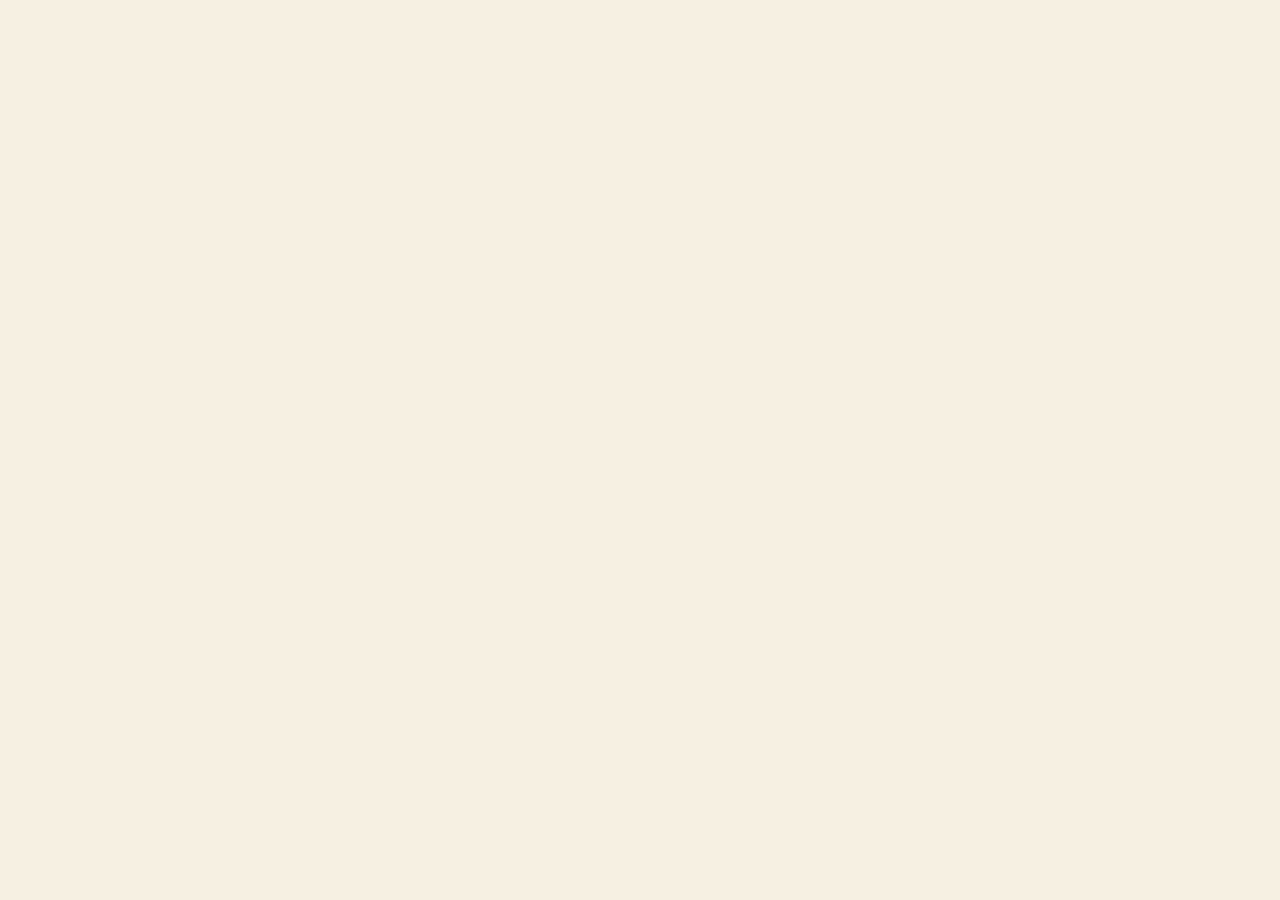
==== index.html @ 2b8ad11b "rename entry point to index.html for GitHub Pages" ====
<!DOCTYPE html>
<html lang="en">
<head>
  <meta charset="UTF-8">
  <meta name="viewport" content="width=device-width, initial-scale=1.0">
  <title>Semantic Field Workbench</title>

  <!-- KaTeX -->
  <link rel="stylesheet" href="https://cdn.jsdelivr.net/npm/katex@0.16.9/dist/katex.min.css">
  <script defer src="https://cdn.jsdelivr.net/npm/katex@0.16.9/dist/katex.min.js"></script>
  <script defer src="https://cdn.jsdelivr.net/npm/katex@0.16.9/dist/contrib/auto-render.min.js"></script>

  <!-- Google Fonts -->
  <link rel="preconnect" href="https://fonts.googleapis.com">
  <link rel="preconnect" href="https://fonts.gstatic.com" crossorigin>
  <link href="https://fonts.googleapis.com/css2?family=VT323&family=JetBrains+Mono:wght@400;700&family=IBM+Plex+Serif:ital,wght@0,400;0,700;1,400&family=IBM+Plex+Sans:wght@400;600&display=swap" rel="stylesheet">

  <!-- Design System -->
  <link rel="stylesheet" href="styles.css">
</head>
<body>
  <!-- Modules -->
  <script src="sim.js"></script>
  <script src="ui.js"></script>
  <script src="tweaks-panel.js"></script>
  <script src="sandbox.js"></script>
  <script src="sections.js"></script>
  <script src="concept-map.js"></script>
  <script src="it-apps.js"></script>
  <script src="app.js"></script>

  <script>
    document.addEventListener('DOMContentLoaded', () => {
      // Wait briefly for KaTeX to load from CDN
      const boot = () => {
        if (typeof katex === 'undefined') {
          setTimeout(boot, 50);
          return;
        }
        App.init();
        // Auto-render any remaining inline math
        renderMathInElement(document.body, {
          delimiters: [
            {left: '$$', right: '$$', display: true},
            {left: '$', right: '$', display: false}
          ],
          throwOnError: false
        });
      };
      boot();
    });
  </script>
</body>
</html>
---- styles.css ----
/* Design System — Semantic Field Workbench */

/* ---------- Fonts ---------- */
@import url('https://fonts.googleapis.com/css2?family=VT323&family=JetBrains+Mono:wght@400;700&family=IBM+Plex+Serif:ital,wght@0,400;0,700;1,400&family=IBM+Plex+Sans:wght@400;600&display=swap');

/* ---------- Palette Tokens ---------- */
:root {
  --paper: #f5f0e1;
  --paper-white: #faf8f2;
  --paper-pale: #efe9d8;
  --ink: #1a1a1a;
  --ink-mid: #4a4a4a;
  --ink-light: #7a7a7a;
  --mix-y: #e6c840;
  --rgb-r: #e85d5d;
  --rgb-g: #5de88a;
  --rgb-b: #5d8ae8;
  --sky: #8ecae6;
  --violet: #b8a9c9;
  --peach: #f4a261;
  --mint: #a8d5ba;
  --butter: #f4e285;
  --sage: #b7b7a4;
  --chrome-border: 2px solid var(--ink);
  --shadow-pixel: 4px 4px 0px 0px var(--ink);
}

/* ---------- Global ---------- */
*, *::before, *::after { box-sizing: border-box; }
html, body {
  margin: 0;
  padding: 0;
  background: var(--paper);
  color: var(--ink);
  font-family: 'IBM Plex Sans', sans-serif;
  font-size: 14px;
  line-height: 1.5;
}
h1, h2, h3, h4, h5, h6, p { margin: 0; }
a { color: var(--rgb-b); }

/* ---------- Typography ---------- */
.font-display { font-family: 'VT323', monospace; }
.font-mono { font-family: 'JetBrains Mono', monospace; }
.font-serif { font-family: 'IBM Plex Serif', serif; }
.font-sans { font-family: 'IBM Plex Sans', sans-serif; }

/* ---------- Layout ---------- */
.container { max-width: 1100px; margin: 0 auto; padding: 24px; }
.stack > * + * { margin-top: 24px; }
.grid-2 { display: grid; grid-template-columns: 1fr 1fr; gap: 24px; }
.grid-3 { display: grid; grid-template-columns: repeat(3, 1fr); gap: 24px; }
.grid-6 { display: grid; grid-template-columns: repeat(3, 1fr); gap: 16px; }
@media (min-width: 900px) { .grid-6 { grid-template-columns: repeat(6, 1fr); } }
.flex { display: flex; }
.flex-col { flex-direction: column; }
.gap-8 { gap: 8px; }
.gap-16 { gap: 16px; }

/* ---------- Window Chrome ---------- */
.window {
  border: var(--chrome-border);
  box-shadow: var(--shadow-pixel);
  background: var(--paper-white);
}
.window-yellow { background: var(--butter); }
.window-cream { background: var(--paper-pale); }
.window-white { background: var(--paper-white); }

.window-titlebar {
  display: flex;
  align-items: center;
  gap: 8px;
  padding: 6px 10px;
  border-bottom: var(--chrome-border);
  background: var(--paper-pale);
}
.window-titlebar-meta {
  margin-left: auto;
  font-family: 'JetBrains Mono', monospace;
  font-size: 11px;
  color: var(--ink-light);
}
.window-statusbar {
  display: flex;
  justify-content: space-between;
  padding: 4px 10px;
  border-top: var(--chrome-border);
  background: var(--paper-pale);
  font-family: 'JetBrains Mono', monospace;
  font-size: 11px;
  color: var(--ink-light);
}
.traffic-light {
  width: 12px; height: 12px;
  border: var(--chrome-border);
  display: inline-block;
}
.traffic-red { background: var(--rgb-r); }
.traffic-yellow { background: var(--mix-y); }
.traffic-green { background: var(--rgb-g); }

.window-body { padding: 16px; }

/* ---------- Hatch Patterns ---------- */
.hatch-diagonal {
  background: repeating-linear-gradient(
    45deg, var(--paper-pale), var(--paper-pale) 4px, var(--ink) 4px, var(--ink) 5px
  );
}
.hatch-horizontal {
  background: repeating-linear-gradient(
    0deg, var(--paper-pale), var(--paper-pale) 4px, var(--ink) 4px, var(--ink) 5px
  );
}
.hatch-vertical {
  background: repeating-linear-gradient(
    90deg, var(--paper-pale), var(--paper-pale) 4px, var(--ink) 4px, var(--ink) 5px
  );
}

/* ---------- Dashed Dividers ---------- */
.dash-top { border-top: 2px dashed var(--ink); }
.dash-bottom { border-bottom: 2px dashed var(--ink); }
.dash-left { border-left: 2px dashed var(--ink); }
.dash-right { border-right: 2px dashed var(--ink); }

/* ---------- Section Header ---------- */
.section-header {
  display: grid;
  grid-template-columns: auto 1fr;
  gap: 12px;
  align-items: center;
  margin: 32px 0 16px;
  padding-bottom: 8px;
  border-bottom: var(--chrome-border);
}
.section-numeral {
  font-family: 'VT323', monospace;
  font-size: 32px;
  line-height: 1;
  color: var(--mix-y);
  text-shadow: 2px 2px 0 var(--ink);
}
.section-title {
  font-family: 'IBM Plex Serif', serif;
  font-size: 20px;
  font-weight: 700;
}

/* ---------- Section Mark ---------- */
.section-mark {
  display: inline-block;
  padding: 2px 8px;
  border: var(--chrome-border);
  background: var(--paper);
  font-family: 'JetBrains Mono', monospace;
  font-size: 11px;
  text-transform: uppercase;
  letter-spacing: 0.05em;
}

/* ---------- Explain Card ---------- */
.explain-card {
  border: var(--chrome-border);
  background: var(--paper-white);
  padding: 16px;
}
.explain-card-title {
  font-family: 'IBM Plex Serif', serif;
  font-weight: 700;
  margin-bottom: 8px;
  font-size: 16px;
}
.explain-card-body {
  font-size: 13px;
  line-height: 1.6;
  color: var(--ink-mid);
}

/* ---------- Controls ---------- */
.control-row {
  display: flex;
  align-items: center;
  gap: 12px;
  padding: 6px 0;
}
.control-label {
  font-family: 'JetBrains Mono', monospace;
  font-size: 12px;
  min-width: 90px;
}
input[type="range"] {
  flex: 1;
  accent-color: var(--ink);
}
input[type="text"] {
  border: var(--chrome-border);
  padding: 4px 8px;
  font-family: 'JetBrains Mono', monospace;
  font-size: 13px;
  background: var(--paper-white);
  color: var(--ink);
}
button {
  border: var(--chrome-border);
  background: var(--paper);
  padding: 6px 14px;
  font-family: 'JetBrains Mono', monospace;
  font-size: 12px;
  cursor: pointer;
  box-shadow: 2px 2px 0 0 var(--ink);
}
button:active {
  transform: translate(2px, 2px);
  box-shadow: none;
}
button.active {
  background: var(--ink);
  color: var(--paper-white);
}

/* ---------- Simulation Canvas ---------- */
.sim-canvas {
  border: var(--chrome-border);
  image-rendering: pixelated;
  width: 100%;
  max-width: 600px;
  display: block;
  background: var(--ink);
}

/* ---------- Tweaks Panel ---------- */
.tweaks-panel {
  position: sticky;
  top: 12px;
  border: var(--chrome-border);
  box-shadow: var(--shadow-pixel);
  background: var(--paper-white);
  padding: 12px;
}
.tweaks-title {
  font-family: 'VT323', monospace;
  font-size: 22px;
  border-bottom: var(--chrome-border);
  padding-bottom: 6px;
  margin-bottom: 10px;
}

/* ---------- Topbar ---------- */
.topbar {
  display: flex;
  align-items: center;
  gap: 16px;
  padding: 10px 24px;
  border-bottom: var(--chrome-border);
  background: var(--paper-pale);
  position: sticky;
  top: 0;
  z-index: 100;
}
.topbar-title {
  font-family: 'VT323', monospace;
  font-size: 24px;
}
.topbar-meta {
  margin-left: auto;
  font-family: 'JetBrains Mono', monospace;
  font-size: 11px;
  color: var(--ink-light);
}

/* ---------- IT App Cards ---------- */
.it-card {
  border: var(--chrome-border);
  background: var(--paper-white);
  padding: 12px;
  display: flex;
  flex-direction: column;
  gap: 8px;
}
.it-card-label {
  font-family: 'JetBrains Mono', monospace;
  font-size: 10px;
  text-transform: uppercase;
  color: var(--ink-light);
  letter-spacing: 0.08em;
}
.it-card-headline {
  font-family: 'IBM Plex Serif', serif;
  font-weight: 700;
  font-size: 15px;
}
.it-card-equation {
  font-family: 'JetBrains Mono', monospace;
  font-size: 11px;
  background: var(--paper-pale);
  padding: 6px;
  border: 1px dashed var(--ink-light);
}
.it-card-bullets {
  list-style: none;
  padding: 0;
  margin: 0;
  font-size: 12px;
  color: var(--ink-mid);
}
.it-card-bullets li { margin-bottom: 4px; }
.it-card-bullets li::before {
  content: "› ";
  color: var(--mix-y);
  font-weight: bold;
}

/* ---------- Concept Map ---------- */
.concept-map-node {
  cursor: pointer;
}
.concept-map-node rect {
  fill: var(--paper-white);
  stroke: var(--ink);
  stroke-width: 2px;
}
.concept-map-node text {
  font-family: 'IBM Plex Serif', serif;
  font-size: 13px;
  fill: var(--ink);
}
.concept-map-edge {
  stroke: var(--ink-light);
  stroke-width: 1.5px;
  fill: none;
}
.concept-map-edge.highlight {
  stroke: var(--mix-y);
  stroke-width: 2.5px;
}

/* ---------- Table ---------- */
.data-table {
  width: 100%;
  border-collapse: collapse;
  font-size: 12px;
}
.data-table th, .data-table td {
  border: 1px solid var(--ink);
  padding: 6px 8px;
  text-align: left;
}
.data-table th {
  background: var(--paper-pale);
  font-family: 'JetBrains Mono', monospace;
  font-weight: 700;
  font-size: 11px;
}
.data-table tr:hover td {
  background: var(--butter);
}

/* ---------- Equation Block ---------- */
.equation-block {
  border: var(--chrome-border);
  background: var(--paper-white);
  padding: 16px;
  margin: 12px 0;
  overflow-x: auto;
}

/* ---------- Tokens / Tags ---------- */
.token {
  display: inline-block;
  padding: 2px 8px;
  border: var(--chrome-border);
  background: var(--paper);
  font-family: 'JetBrains Mono', monospace;
  font-size: 12px;
  margin-right: 6px;
  margin-bottom: 6px;
  cursor: pointer;
}
.token:hover { background: var(--butter); }
.token.active { background: var(--mix-y); }

/* ---------- Stats Panel ---------- */
.stats-bar {
  display: flex;
  gap: 16px;
  font-family: 'JetBrains Mono', monospace;
  font-size: 11px;
  color: var(--ink-mid);
  padding: 6px 0;
}

/* ---------- Misc ---------- */
.text-sm { font-size: 12px; }
.text-xs { font-size: 11px; }
.mt-8 { margin-top: 8px; }
.mt-16 { margin-top: 16px; }
.mt-24 { margin-top: 24px; }
.p-16 { padding: 16px; }
.w-full { width: 100%; }
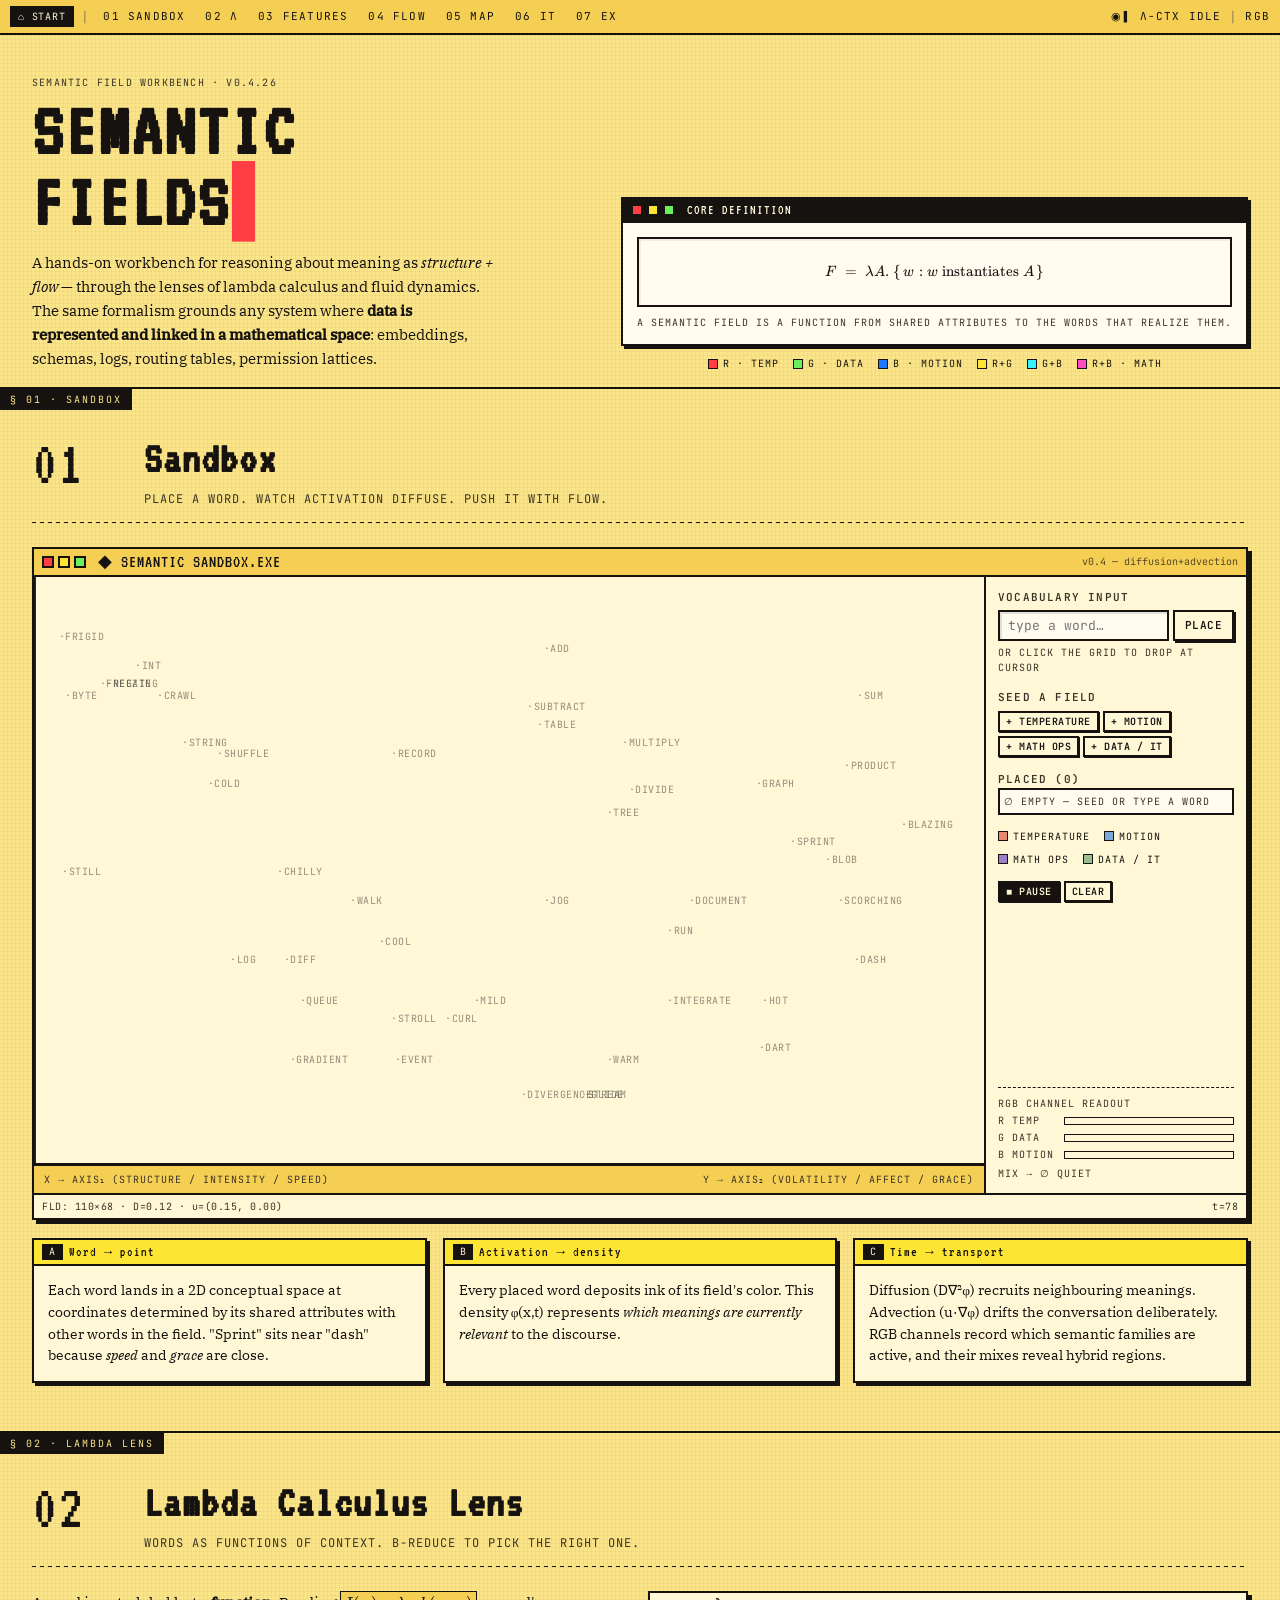
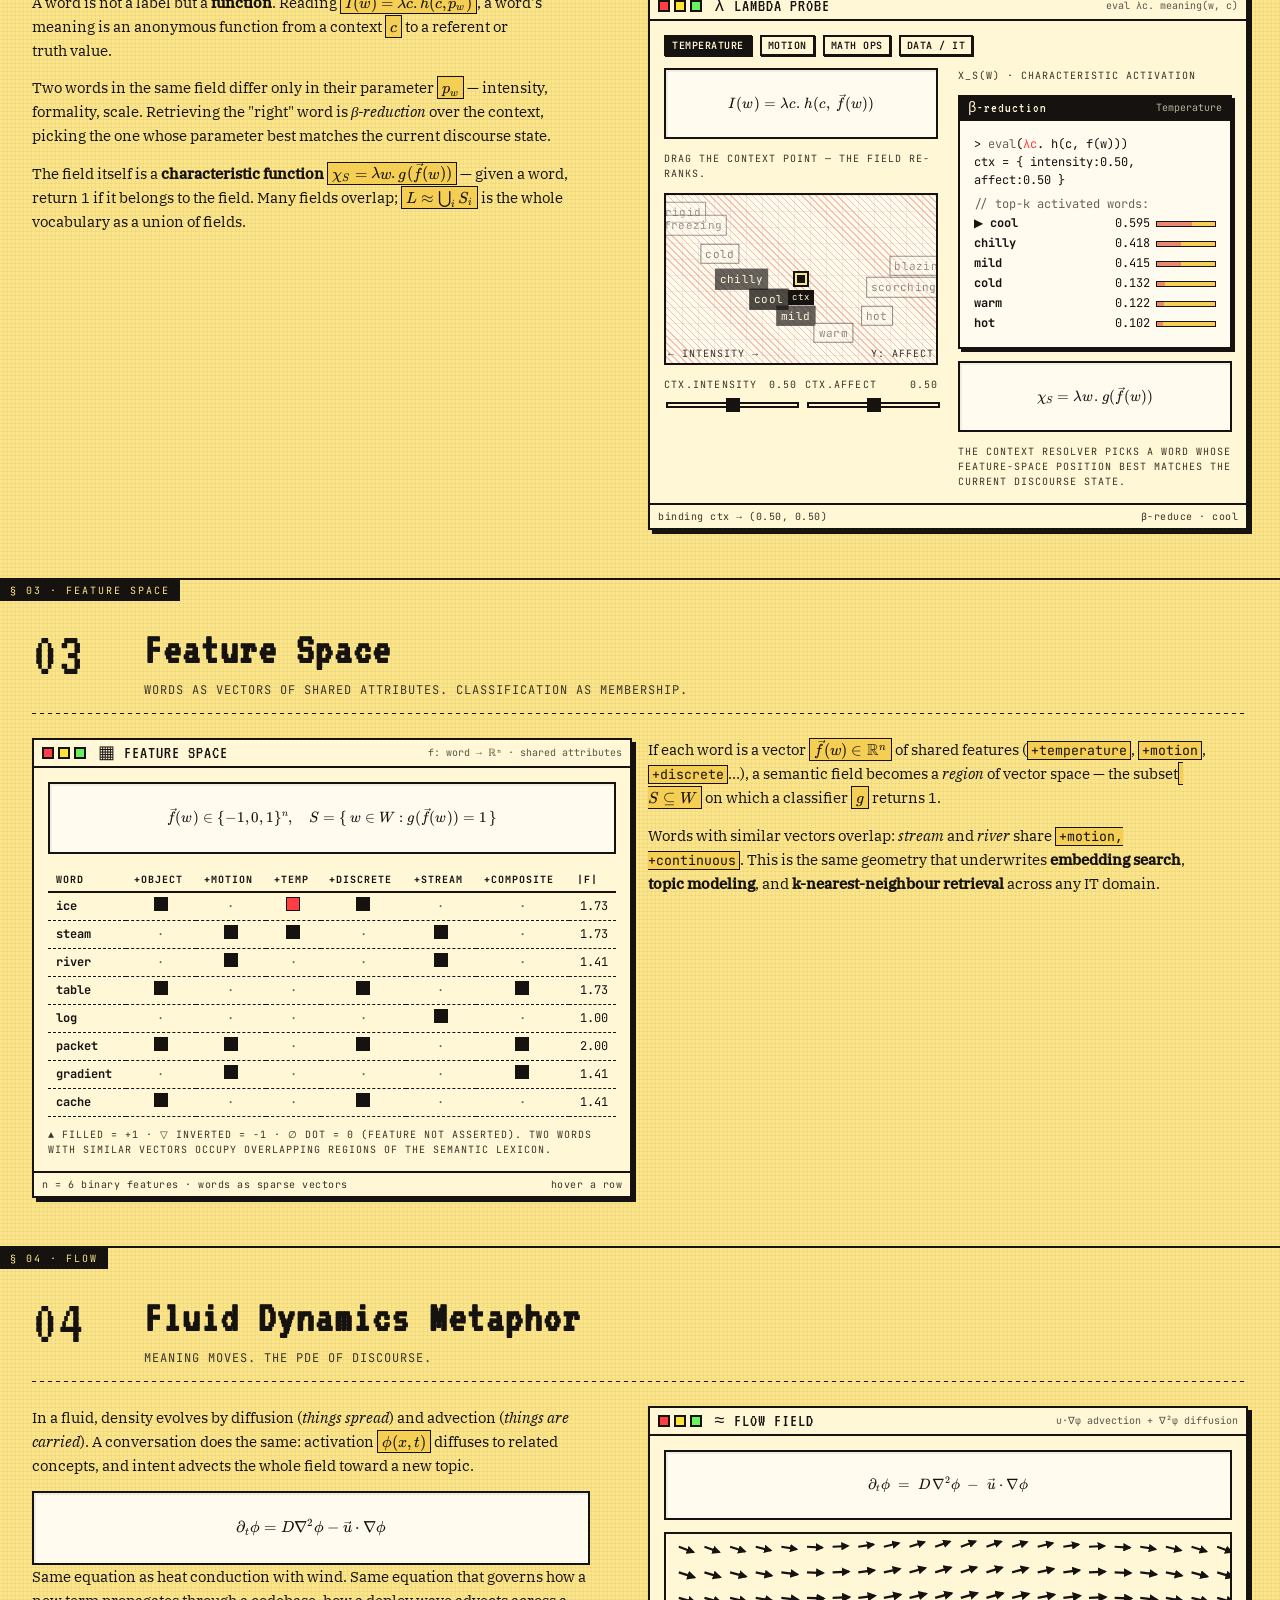
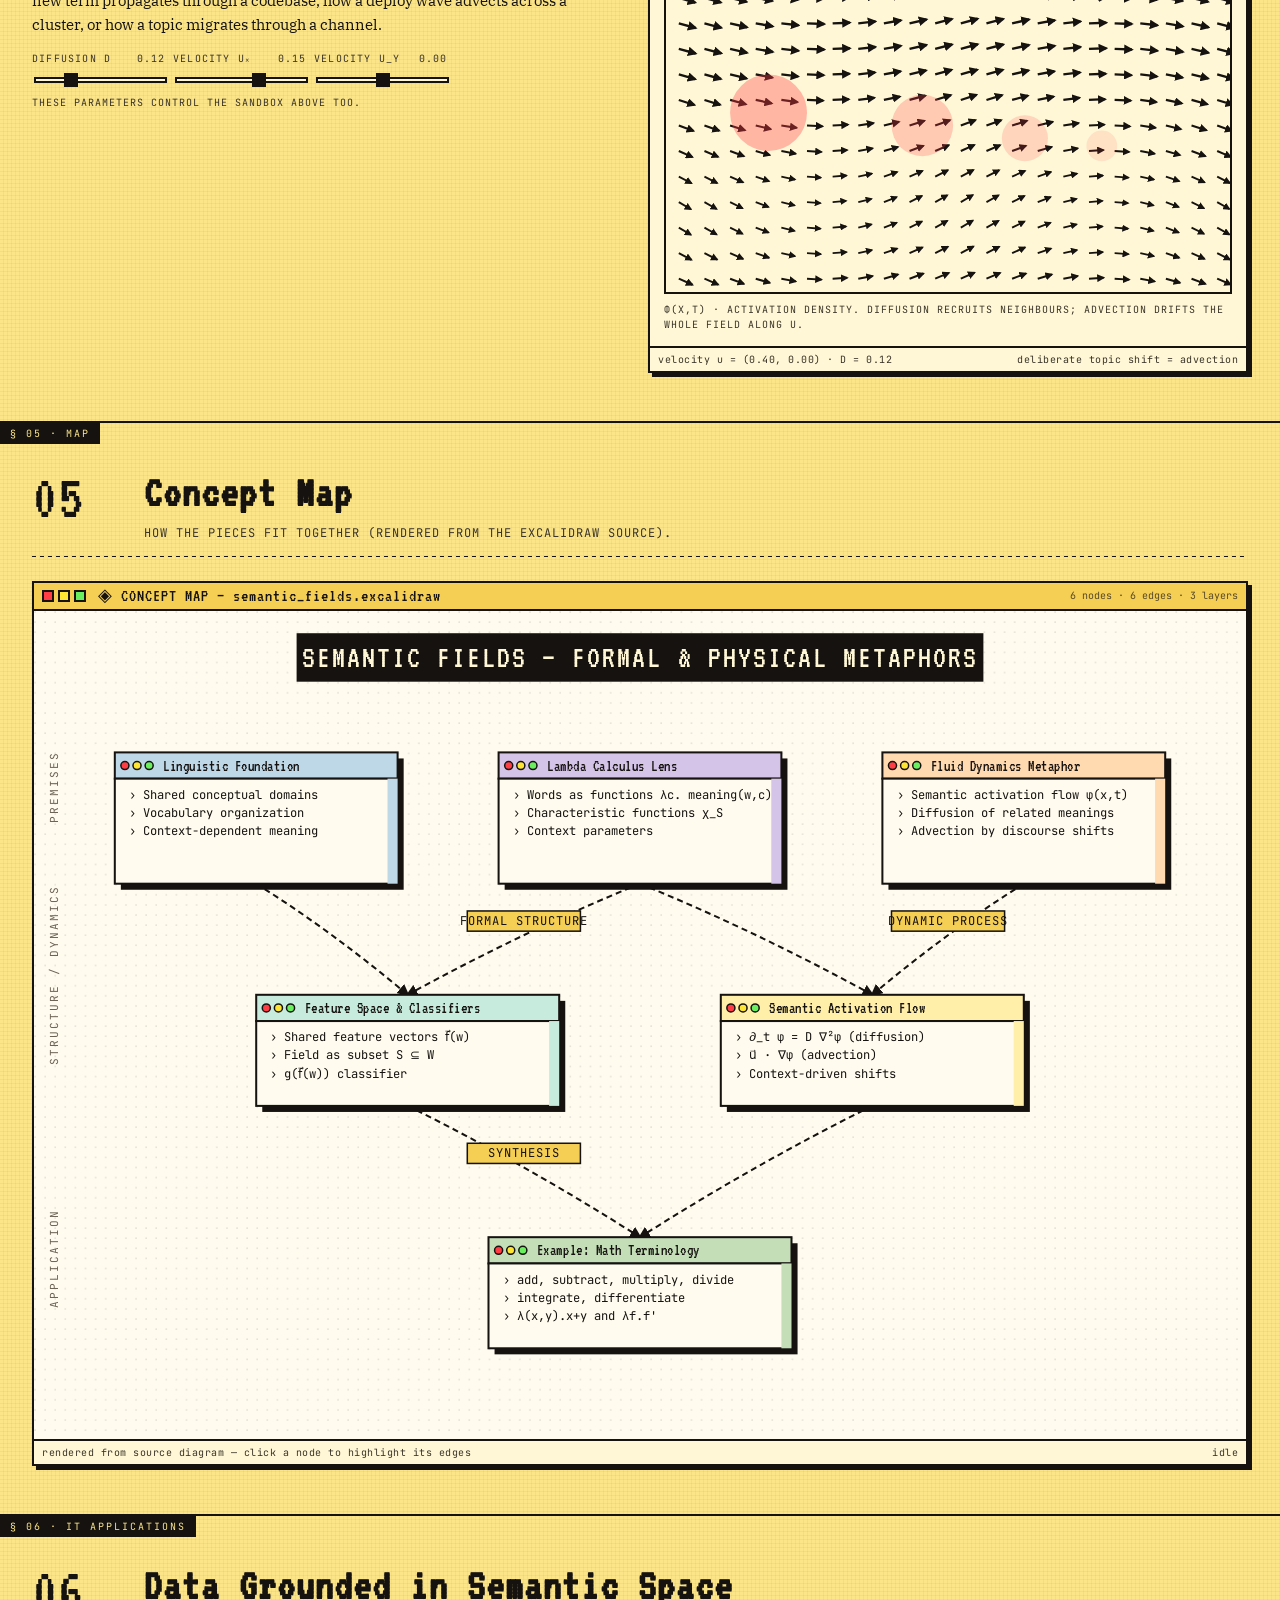
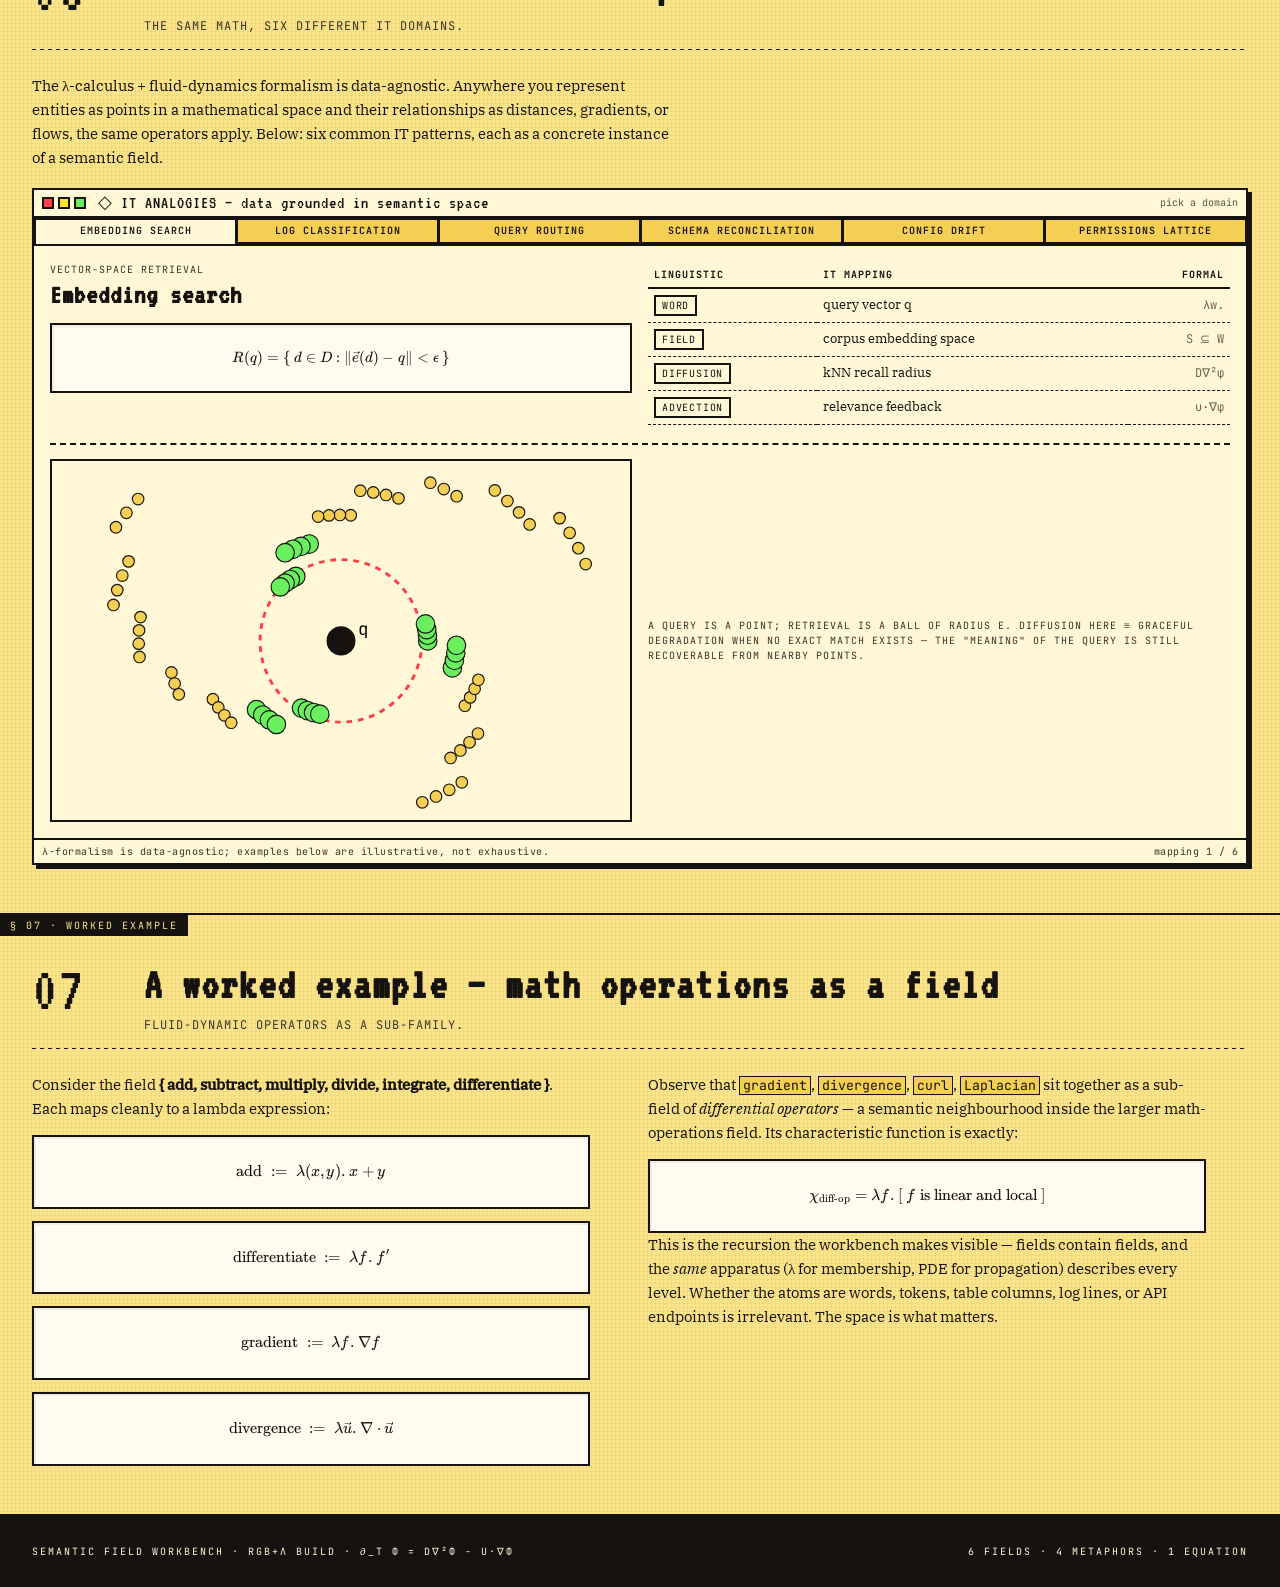
==== commit 9b53f0a7: "ship: replace modular index.html with standalone artifact Drops in the self-contained Anthropic arti" ====
--- a/index.html
+++ b/index.html
@@ -1,54 +1,184 @@
 <!DOCTYPE html>
-<html lang="en">
+<html>
 <head>
-  <meta charset="UTF-8">
-  <meta name="viewport" content="width=device-width, initial-scale=1.0">
+  <meta charset="utf-8">
   <title>Semantic Field Workbench</title>
-
-  <!-- KaTeX -->
-  <link rel="stylesheet" href="https://cdn.jsdelivr.net/npm/katex@0.16.9/dist/katex.min.css">
-  <script defer src="https://cdn.jsdelivr.net/npm/katex@0.16.9/dist/katex.min.js"></script>
-  <script defer src="https://cdn.jsdelivr.net/npm/katex@0.16.9/dist/contrib/auto-render.min.js"></script>
-
-  <!-- Google Fonts -->
-  <link rel="preconnect" href="https://fonts.googleapis.com">
-  <link rel="preconnect" href="https://fonts.gstatic.com" crossorigin>
-  <link href="https://fonts.googleapis.com/css2?family=VT323&family=JetBrains+Mono:wght@400;700&family=IBM+Plex+Serif:ital,wght@0,400;0,700;1,400&family=IBM+Plex+Sans:wght@400;600&display=swap" rel="stylesheet">
-
-  <!-- Design System -->
-  <link rel="stylesheet" href="styles.css">
+  <style>
+    * { margin: 0; padding: 0; box-sizing: border-box; }
+    body { background: #faf9f5; display: flex; align-items: center; justify-content: center; min-height: 100vh; font-family: -apple-system, BlinkMacSystemFont, sans-serif; }
+    #__bundler_loading { position: fixed; bottom: 20px; right: 20px; font: 13px/1.4 -apple-system, BlinkMacSystemFont, sans-serif; color: #666; background: #fff; padding: 8px 14px; border-radius: 8px; box-shadow: 0 1px 4px rgba(0,0,0,0.12); z-index: 10000; }
+    #__bundler_thumbnail { position: fixed; inset: 0; width: 100%; height: 100%; display: flex; align-items: center; justify-content: center; background: #faf9f5; z-index: 9999; }
+    #__bundler_thumbnail svg { width: 100%; height: 100%; object-fit: contain; }
+    #__bundler_placeholder { color: #999; font-size: 14px; }
+  </style>
+  <noscript>
+    <style>#__bundler_loading { display: none; }</style>
+    <div style="position:fixed;bottom:12px;left:12px;font:13px/1.4 -apple-system,BlinkMacSystemFont,sans-serif;color:#999;background:rgba(255,255,255,0.9);padding:6px 12px;border-radius:6px;box-shadow:0 1px 4px rgba(0,0,0,0.08);z-index:10000;">
+      This page requires JavaScript to display.
+    </div>
+  </noscript>
 </head>
 <body>
-  <!-- Modules -->
-  <script src="sim.js"></script>
-  <script src="ui.js"></script>
-  <script src="tweaks-panel.js"></script>
-  <script src="sandbox.js"></script>
-  <script src="sections.js"></script>
-  <script src="concept-map.js"></script>
-  <script src="it-apps.js"></script>
-  <script src="app.js"></script>
+  <div id="__bundler_thumbnail">
+    <svg xmlns="http://www.w3.org/2000/svg" viewBox="0 0 100 100">
+      <rect width="100" height="100" fill="#FCE589"></rect>
+      <rect x="20" y="20" width="60" height="60" fill="#FFF7D6" stroke="#151210" stroke-width="2"></rect>
+      <rect x="20" y="20" width="60" height="8" fill="#F5CE54" stroke="#151210" stroke-width="2"></rect>
+      <circle cx="26" cy="24" r="2" fill="#E8886E" stroke="#151210" stroke-width="0.6"></circle>
+      <circle cx="32" cy="24" r="2" fill="#FFEFA8" stroke="#151210" stroke-width="0.6"></circle>
+      <circle cx="38" cy="24" r="2" fill="#98BE91" stroke="#151210" stroke-width="0.6"></circle>
+      <text x="50" y="58" text-anchor="middle" font-family="monospace" font-size="22" fill="#151210">λ∇²φ</text>
+    </svg>
+  </div>
+  <div id="__bundler_loading">Unpacking...</div>
 
   <script>
-    document.addEventListener('DOMContentLoaded', () => {
-      // Wait briefly for KaTeX to load from CDN
-      const boot = () => {
-        if (typeof katex === 'undefined') {
-          setTimeout(boot, 50);
-          return;
+    
+document.addEventListener('DOMContentLoaded', async function() {
+  const loading = document.getElementById('__bundler_loading');
+  function setStatus(msg) { if (loading) loading.textContent = msg; }
+
+  // Error sink persists across replaceWith since it's on window, not the DOM.
+  window.addEventListener('error', function(e) {
+    var p = document.body || document.documentElement;
+    var d = document.getElementById('__bundler_err') || p.appendChild(document.createElement('div'));
+    d.id = '__bundler_err';
+    d.style.cssText = 'position:fixed;bottom:12px;left:12px;right:12px;font:12px/1.4 ui-monospace,monospace;background:#2a1215;color:#ff8a80;padding:10px 14px;border-radius:8px;border:1px solid #5c2b2e;z-index:99999;white-space:pre-wrap;max-height:40vh;overflow:auto';
+    d.textContent = (d.textContent ? d.textContent + String.fromCharCode(10) : '') +
+      '[bundle] ' + (e.message || e.type) +
+      (e.filename ? ' (' + e.filename.slice(0, 60) + ':' + e.lineno + ')' : '');
+  }, true);
+
+  try {
+    const manifestEl = document.querySelector('script[type="__bundler/manifest"]');
+    const templateEl = document.querySelector('script[type="__bundler/template"]');
+    if (!manifestEl || !templateEl) {
+      setStatus('Error: missing bundle data');
+      console.error('[bundler] Missing script tags — manifestEl:', !!manifestEl, 'templateEl:', !!templateEl);
+      return;
+    }
+
+    const manifest = JSON.parse(manifestEl.textContent);
+    let template = JSON.parse(templateEl.textContent);
+
+    const uuids = Object.keys(manifest);
+    setStatus('Unpacking ' + uuids.length + ' assets...');
+
+    const blobUrls = {};
+    await Promise.all(uuids.map(async (uuid) => {
+      const entry = manifest[uuid];
+      try {
+        const binaryStr = atob(entry.data);
+        const bytes = new Uint8Array(binaryStr.length);
+        for (let i = 0; i < binaryStr.length; i++) bytes[i] = binaryStr.charCodeAt(i);
+
+        let finalBytes = bytes;
+        if (entry.compressed) {
+          if (typeof DecompressionStream !== 'undefined') {
+            const ds = new DecompressionStream('gzip');
+            const writer = ds.writable.getWriter();
+            const reader = ds.readable.getReader();
+            writer.write(bytes);
+            writer.close();
+            const chunks = [];
+            let totalLen = 0;
+            while (true) {
+              const { done, value } = await reader.read();
+              if (done) break;
+              chunks.push(value);
+              totalLen += value.length;
+            }
+            finalBytes = new Uint8Array(totalLen);
+            let offset = 0;
+            for (const chunk of chunks) { finalBytes.set(chunk, offset); offset += chunk.length; }
+          } else {
+            console.warn('DecompressionStream not available, asset ' + uuid + ' may not render');
+          }
         }
-        App.init();
-        // Auto-render any remaining inline math
-        renderMathInElement(document.body, {
-          delimiters: [
-            {left: '$$', right: '$$', display: true},
-            {left: '$', right: '$', display: false}
-          ],
-          throwOnError: false
-        });
-      };
-      boot();
-    });
+
+        blobUrls[uuid] = URL.createObjectURL(new Blob([finalBytes], { type: entry.mime }));
+      } catch (err) {
+        console.error('Failed to decode asset ' + uuid + ':', err);
+        blobUrls[uuid] = URL.createObjectURL(new Blob([], { type: entry.mime }));
+      }
+    }));
+
+    const extResEl = document.querySelector('script[type="__bundler/ext_resources"]');
+    const extResources = extResEl ? JSON.parse(extResEl.textContent) : [];
+    const resourceMap = {};
+    for (const entry of extResources) {
+      if (blobUrls[entry.uuid]) resourceMap[entry.id] = blobUrls[entry.uuid];
+    }
+
+    setStatus('Rendering...');
+    for (const uuid of uuids) template = template.split(uuid).join(blobUrls[uuid]);
+
+    // Strip integrity + crossorigin — blob URLs from a file:// document inherit
+    // a null origin, so crossorigin forces a CORS fetch that SRI then rejects.
+    // The manifest bytes are ours; SRI protects against CDN compromise, not this.
+    template = template.replace(/\s+integrity="[^"]*"/gi, '').replace(/\s+crossorigin="[^"]*"/gi, '');
+
+    const resourceScript = '<script>window.__resources = ' +
+      JSON.stringify(resourceMap).split('</' + 'script>').join('<\\/' + 'script>') +
+      ';</' + 'script>';
+    // Inject after <head> so the DOCTYPE stays first; prepending the script
+    // would push the parser into quirks mode. DOMParser always emits a <head>
+    // (synthesizing one if the source HTML omitted it) but may carry
+    // attributes through, so match the full opening tag. slice() rather than
+    // replace() keeps us clear of $-pattern substitution in resourceScript.
+    const headOpen = template.match(/<head[^>]*>/i);
+    if (headOpen) {
+      const i = headOpen.index + headOpen[0].length;
+      template = template.slice(0, i) + resourceScript + template.slice(i);
+    }
+
+    // Parse the template and swap the root element. Scripts inserted via
+    // DOMParser/replaceWith are inert per spec — re-create each with
+    // createElement so they execute, awaiting onload for src scripts to
+    // preserve ordering (React before ReactDOM before Babel before text/babel).
+    const doc = new DOMParser().parseFromString(template, 'text/html');
+    document.documentElement.replaceWith(doc.documentElement);
+    const dead = Array.from(document.scripts);
+    for (const old of dead) {
+      const s = document.createElement('script');
+      for (const a of old.attributes) s.setAttribute(a.name, a.value);
+      s.textContent = old.textContent;
+      // text/babel scripts with a src: fetch and inline. transformScriptTags
+      // does XHR against the src, but blob:null/ from a file:// origin is
+      // silently dropped. Inlining makes it a plain inline babel script,
+      // which transformScriptTags handles unconditionally.
+      if ((s.type === 'text/babel' || s.type === 'text/jsx') && s.src) {
+        const r = await fetch(s.src);
+        s.textContent = await r.text();
+        s.removeAttribute('src');
+      }
+      const p = s.src ? new Promise(function(r) { s.onload = s.onerror = r; }) : null;
+      old.replaceWith(s);
+      if (p) await p;
+    }
+    // Babel standalone auto-transforms type=text/babel on DOMContentLoaded,
+    // which fired before we swapped the document. Trigger manually if present.
+    if (window.Babel && typeof window.Babel.transformScriptTags === 'function') {
+      window.Babel.transformScriptTags();
+    }
+  } catch (err) {
+    setStatus('Error unpacking: ' + err.message);
+    console.error('Bundle unpack error:', err);
+  }
+});
+
+  </script>
+
+  <script type="__bundler/manifest">
+{"81e58ccc-5fc7-4208-a067-45e03e51278e":{"mime":"text/javascript","compressed":true,"data":"H4sIAAAAAAAAA+29a3vbyJEo/N2/AvbJhJRNQbZnsxc6mllZl4w2tuUjyePNcXwkiAQljEmAAUjLzMT//dStu6sbDUryeLLZ9915dmMRaPSlurpuXZethw/vJQ+Tf58Wo7xs8uQ4z0YLfFLjH+k4/5hPq/ksLxfpTw08x1e71XxVF5dXi6Q/2kgOslF+UVUfBslhOUqTrBwnxaJJssmkmBbZIm9S+ez0qmiSplrWozwZVeM8gZ8y7DhZluO8ThZXefLy8NQ8TibVErsr8QV28eJwd//VyX4CXefyOKmrapGMizofLap6lVQTeOoGWtR5jhPYutefLMvRoqjKpH85rS6y6SCZZPTNRvLzvSRZrOY5fJx/mlc1zH97ezvpVRc/Qbe95Le/Na9n1XgJY9/HtzjnSVHm417yvemrL99vJEPXJzfjLs0sqFN+kWazMfTAP/rvetJF772aIfYm8062E/njb39Lmnw6sc2kQUqbCM1+/ryx8eze5z4CZJAoANhJ/gyrADg3i7qAdT67B6N8zGrGgh/zusHWMOkn/5p+mz7h91tbyc7p6f6r08OjV/zz7VVeJtl4XJSXSZlfJ81qdlFNm2RR8Vbgbg246etpnjW4/WVT4IZn06Yyn0LzHmHdJmDdooIeNpurrM7HW0092rrIRh/ycrxFUzvhEXrc6SlgAT9JlohLOG52SchBrfenOSLw5rT4kNOWIEryOvd3dk/P9l/sv4T1nJ3+6fU+rJa7SidV3ef5pDl30ANg6u9eHx2f7rzo/gxhnE3Drw6Od/6wfrhJnV3Gxjs5PT6Ef14e7e13f8xbeQZ4mrfme3x0cPhi/3jNjOsKN6uOfPnj4d4NX37EHQ2/3D16dbr/n2sWC6iwyD+11npwdPx253jv7Hj/YA2gqvo6q8dndT5pwerNyWskFWsAtWzmSGQ6v3xxeLJm3ubzs2nRtGb/cv/lUfens3xWhV+82Pk/f+r+Ypr9dRV+cXRwcLJ7vL//qvuzajJpRkAAS/fty50/Pd8/OzzdP945PTo+O/nTy+dHL9zHxSKvMyAlpvnBzpv/jLTu/fu/m5Y9bGopy2W+OJQXB2V/lq0ucvp9Mc2ZyiZJMUn8F0QXy+WU6Jkhs16D+4oWm24S4FCLZV3Sl8/o0ed79A/O230PM4EJx5cNFNgb6F202Xucl98uBpb3z+7Z9bVWQbPwyH9rHV5jb0HBQunpFvLtBFjiH/N8DqS2BvLIvA+o67KugXwAU2zm2WJ0ldcptd3S1H2XG+3ZNsgvaDjpGjv/9wIOZ11mU/sAV5b8zD1Us3lVQh+f5e0W/SujD2m+ON1nt53vBU6k1yB3mBSXSwAEolSzHF0lWZNcVdfJtAI+kZXJcj4GyYI7bK6q5XSc8Hkcg8hQ4xYUC2BF+RiZUPfin+OAuzSaXT3MDHgTjhysIPx4Z7T438t8mdsvvYUPGJRbyRvhSHUOJHK8BJHkIr/KPhYwTVj+Oa05H7+hBTXnKNRM88tstEJJI08ZoxqaKPDIF/RqCPx+2uQ8xLgYn2APIJXwW+5K2twJ/tV1aVCF256GL1Fkoy/M1ifXV5XZAWgBe7NyL7FttkiAhXN30tV0BSBAho9SwKJejhb5uHuPjmjcXxU37ZB7+cXyUsY9qLMZ7e1nQwvl4/1PALyTBcDPNDEH01LBJg9b9Rv805x5c/I7e6TWhgbIieeP4vNM2yNCL07e80Z3499uBjwHBBbiM7VKitmcZSI+o0WJtBkQ/WLlYRT8D8gEiFT31s0euIb85t4NSG/4hhrvjMcwyHLmrdctFTeukU57PVoBfIE0JMc1w8mcJxNa8/UVKhX4gleGuM54+jGbFnimxvekUyTxcchtKNjysI+2O4BsgYtz2svx1C9ylplzB1ADwU2gbqNiUowC0N+7pxaKr2Cdt4PyM70a/DI6d3wB4AQO2Os5dPA5l8ZWx6C2ks2v+Z85qHmJHPhkVM3zndeHuOtI52hj9z/N87og0EyTXRCBAJ77H3ErfwCtFDYXPki9bnYzIJ2iHtiuvBanlh3AXyPEBj3iqyr5UCLdA1iDhnWxNFwHJgKMaJaVqILmzQI+9BfAtPqHArHXXwS9bkAhBrDCX2fZx6oYo+58kE2nqAUlE1jZsiYF+KC4yGuGdrNYTiYpKOELRBniOTwU4wNQW/gERE/4gFSzGf4GbawAejxGZEka5iM4V+qxaJolzASG2dv/ERZXTMegOXnLICyLQeaUGAycKWDeNMk+aJsyQC5YnVxX9YfUo8AnpPAdCmVvLN2PiyzDjueD1jeK0w+7XrS/It4zbD+ynENNLph52slQ4i+e3dBTW+iIPdanD0jxCDBG1PC8wc1fXFWAnPAmS55nF/k0mU+Xl0WZ0hf82WGZgLa3l/RRjiqTOWxjdglYcF3Ax4Df2WiUN9Qpo5Xhws2GqPgw1gp5PsgxkwUKbvZBASidZ2PacUurQYEr+3RWFiF7dOQIhbo+IsnZlI5LVl8u8cw2Kfy+XFwN8AliC5ofduo6W/Wp5XfJk+R7/mgT/hwmjzcGydkHmM928uQZ//V7es8/Hj3SRDChXt9RK/j8vR6Ynr5/Zttampgk8xpg8haWBWei38P19QYJr5DnuRHw1Xv8/xYkeV2DDncnmDy9PVCeKqg8DcDy1MHlqQDmqfzsBM3TOGye3gY4tNLbQEeDx+tiigbKoAMjK4planSVlZdkYEJj1LS6LEaDZFUtkxnZMK8zoP2AzmiKMt+xfkECajXN3wLqE8vcyz+m19fX6U8N4vV1Pp2m3uasFSTvQCWeqf6M8HJLMai/4fF1/pr0596GjzwAL2TwvW+antspwRj8By0zo2zRf0d9vN/w5JW8ATax2AQNE7nAZgnC1OYUbZxswDNEYavJJvkmmqTKy81RldejUGTBkRC+BzwhGXqWzZW1sljkMz15ETtOqFt+aye3QdxnF6A8WU6BdL9SWsc4Rw2xSaqSUWEOjYpPZjb+TFLgv1fFZNHvCaYNk17ySODGg7zNifiVOEkgtNA/qPWLhOyp0HU2JhqaZvP5dLUhFmrSfUYZtikWMjDSamj+oUkO9/9tmFwtFvNmuLV1CXNZXsAuzLYmYmLfIuhuMV/eevLtPz957Pq47ZaU1SZrojjvTTgOlyKc4H8HAnS05y0qVKh4/imykr6ch3d06N4PzPkYBLDbCDQX3GdQUxGQgKuLnDVUaPumnFVLmNfYqmuicIUM4lVVzfvz5cW0GB2iXARi1YC4W16/UlK3PodnVrskA5D/cape6sNmVddXfGa9Tn7726SvH6RoX5lmK2oLArL3rqRpodjMfHqaNe6c4VDXjFZ/JF7kj/soeZA+gP91C/TO9C1B+c6N8L59elqyPDOdB7sZ4jCOnHxDJyVTyj6p83BwymqRrPJFIkOmCc62R/c78H8ZvN+s5iwOFwshs0U5LkZIVDMUllG0ABIM5x+wC58jztEJ6x2ylABI1TTFZYmk+RyPa9rggs/dQYItkYuVLDmnl4w959zPCEEOZxwUhXqxIvmFVKtx3kAP44S/kEukbxq3zLSncWvgb44jr1+wDTA/wI9cHw9lmTHww/lkFw2aaBaoshCnt0av5C8o6Bl7iSc84ynhmfiGKWU02b3KR0Borq9AFAQBHDrGvSRqSMsEVUdbd+Cx2WNrZZlnwHiMmQVh/Dk4XGQ2KsyP69xyWFSEXD9CxX8GwjbNs/IzqAww52JiRhywNpFUONProsnVFIA4kXpsnwAaWEPQlhjNXnI/Q2UX8CfaMsFa/Q92ZnAvhB1sL4i+bidSudEU61dJtB0W/rH6AOh1jaJHQSBkFRER0HQ1ApTMgCKv+EgBjFA+fvgQNuPhQ8TJLNk7esm2yIwJsnxqevgTyi/ZysKWTiztIw2M4g0Oy/[base64]/YMJKYCZQxPy+JRBC6WmNwxxEY2JXE+GnSzXx7E9d9b6PzzBznwCHp1MAGywIJwdJkZ3qdrRoSlwhvgRYpJEMDxZIwkZtrvJd9WqCFx+cNgJnFDL8DCaiNmHmdM/dKLpewFwA72XivD8JFPMizWT5GBwY417KXg0RUBOiO9WDcKH8GjAiyh7QwVrvptAqdQShUsIKP2XTZmuevgrp8efaZMHSaL3KCcvIKZMQAvv89cV3QjFa1Ftn18r8c92s13BrkP8nRDyZplheA1wH2E5kknpF/KppFY9WCM9RRACa8Q0VjOjPLl0/lvh37n+U1qbcoMSzyy5UnpmUfs2JKVkA4UcgCTH8iGBVo2iErXcEXb0vEaRjkaO9oiBbVCubkTQnFLqvoGCXmYTJe1ozxOU3o74vW8HNRZFOF1fJEuBms/ULmNWZJ8O+C9a9+BVQ/ERK5Ds01OL4cyw0x7ml9zl6YiXS+nRzRHqT8277OZ/PFil85nY7HlA8mdZ7/Ne+rhhvPQpH4OTkLkSB/lU/naLlGYRjhRsBntCesnGhNRYvHFkxW+ugj7jekvqLryUA2sjZAIXpObVBxxH+fuefyESlt9BfZAg694Ul6YiQA3J3AUCgFI18RqGWgPUwmOV+sMpCmOIP0nhsIP4RRFHyc1aHA7S3+motCM8mW04VZBclU5BiXA/7DfNApowmv6IylS93Q2ZFNR9u2S9BjYxqGNTdb0Cq7QdH4N7H2LtXu7jr6GEoHVh7gT6XVHaUBd639tSSBry0H3DxDa9PXEjlOtF6WSbMqR1d1VVbLZroayATFAo/j5ngbtiRjFaxLfA+gs0tSB9OEADrKSsNeUNmp5mzg4t4sWWTFRSCUf8pHy4XRegy5w1maSZJhYMRjS0/Ci8d64exKqIik5XRj3dvAKg0XueghidFz5lWB5LnkDnEukyVdl/WRH3oQ2kiTw1Y/1lCwnBPPtDjnjre1dJOBFafjU5QNZNJ440Ib2xBEYQB75rm/SV3N+MA9tNyfbCJ29bhlaoGEUnU+youP+WsiT3jUL3IgiZ4vTKBmDUhrIhQk70xvxvjKkDSrtaFt5yI36IMUS7wqcbJqt3w2/DfHPG/ix5Va5EIOkvxnvGTK23Bx42fguPkdeHlj8FLzcW1LCC0NyFDitM5iuXZCiHNh7QYnbmIetO7H/Y7bbTxH4uA1+U84Hr8AjL+mzd8nK59l7f00TTeGySL7wIYN4UUwHgMHOHnB19EAe7E/oTGKLWzOREsCJBO19f2kTpho8Zs0kHDEbblLmAnkE5+1fCVbzRdbamQaX89K88ttNNrK+AvtM19knXl4x+Mp6CaWSeQUtzqgHSdUmSu8QxoeyxhCKkuK4KTCwpYdxEfEvXwOFBvJC4r4jWEM+Ld1VicNEG3tJOmCMiAOG/grZyIPAsZIQI+iJGExu7OjVidDIK7MUNYEBZV297ISv/pZ9ZHfJvBHbUg594d+hiCLXFhRG31IxAR/nTsTO8gICwrRwGOQ4UEnN8teIyKQc+Jzoj7d/FgI0KK3LVVSFtp3PfujN1BXADMgTCAf1rTOEZqJkSujwDiqC5JLGkI6UVCBBMGGNSTtyiWAh6ZsnMe+YErkGISu2PUqmeL1W9p7P7D2YG1PeOcr/AO80+GIC+bXFMyCBBJv/qy8w2sACQEkN5rLrS/2vn367T9vwGyYUD67p0CJe2FQClYvd5MeRrOYyVcXRTmpHBsQxYt7eS0XI/3IaRkkuhN3dQQoMIx62RlFst/7piGegsfWbTw5kkyBjCb/kX3MTmjvfCRPk2+aHs/33eP38seT9+62hXeFpGYbdqMdDORfw13kO+sjMSlJF4cZ+OjolkA3a967FOjr0XVpAcV9bOhVd22ItB0Eo73jx+9vdHGwe7K3nM1WCGhfzaLHbr9g/yO76NGh3aoEhC/ycuR576IQZfTH5gqoGjAjOEOgXALHG+FlEcGw2X1jD7ea5ms4mf/9tepfovgibs01FF6rPfHA4+0WimLhHmOf8a5S/[base64]/jfI56x2MPigY1OzAgFaWpskuc/tv/ok4j9imuUdAadibWZr0RdIw5kMxf6shaIIISoxXZNds3/+aOhTb1bnsBGP3hgtqALz4zQHQ1oPi08uc1Q9R6tm5Fs1JCR1iu/ckwM0rOKVivXIKM2wMspE+jRb6vqAHZsWuUafZJXWU52g+we3Gu5dmDls35u1lGdJuOht/jV8SYjuQ3FPV27ZRRyXcsh3RKnFkagra6UXIX9ArfEZLedf+mGKv2DwWeteQcw0fUOtYY+xqwv2EtX4F8PseSYC5u+LMdor4Ed+JBQiWTlRA5wdelvlUvnJSTNsLASc/Qitd0s8jHnDOmaRblOgc13lJAptFTZTdxkG+JuPjxQowBuWBgkOu3JEgJZacAgfUtIfabAaKgOnvKpuDQI5yPXbbLNHFJx9ru0AtMcK8tc6ZuJ+hQRiFg0HyIV/ZICpUsYG61QXoQsicTk6sY89AiQSDJF+MQPhESkYKNvcK70nRMr2RIyLeXZHbp/meT76mqAN/3ddkSUVykEpPpkOkc7OqQR/72UxOaKMspGzbI+LnukM7wjlj/Lm99rIw1MRYwCan9Tw8rudp8hwds8uVgS+NjNJSZrpjynQ0OadrdnfQXtfFjFjD+3Njn6aPhUWwdIUx2m4Jpku7EiCjL4qLOgN0z5bQBRDhcWWt9kbTgs/x9gZtngxpjCdAt0TTX7mc5TUov7itGAJplvuI5oxSYFYXTVW2Gny3fW7tp6Nls6hmpkvj8I6gFiqIM+LYDFRbMcYQLTrAR6AtDq5HSjfCfa6SSfGJr+2YhQwMMrELQyd6Wyxz1lrscJ7x1QGjImFr6rCpzqdkNQPMW5GdsmHT/[base64]/[base64]/fRYdhrCQ83HiRD3fCZkd0wZBklNby7Y5mf8b/OMUQB81VsYWyjdtM9AD7DsXHhPuyyfYH2gbRaX+laRNbck296dkavqkVuGCWeRjMPEy5liOElnOqaaDbGGrDlFdlU53RBwXVRUq2ZB1/gNnhrMHdKyXZ4AwRz/oFYCiAuHBE0tZRotQTa9BMetaKkIFdevo81rfwKmhyIOkCfYc4VUgiAk19gJpA2STjmy8sx0wFQzdglQfhmsWaZG+IdbpykkfVPV86ZXHin5JeZSCgvGVTtnZM7n/ci878pP0MMMxb6ILQAFR2AiVi8e+/rBjAdBX+9wQlxpVgimWFI5HoHJouMJYDqW5W6pv3la85bE/1Op5CJfGnyx8S+DdPXtD8/odw1LzF1TbQDndMl8rVJ6LL2W5vVpbuDF5jRRTpZt5WtjCR6y9Lf/IY/0MdATUgnxnFTMWEoxhrqsMKbakDHjNsBHpAUXjQoSvcU4/N30KXyCQc2WXxuPbL5ID3z5vDaZAOKzyFM7jOMjqM5JhslCa7ssTQABOfsP8ec/Cc2jk3DE66TuKiwuti5VukH+D/cf/fR/RZ99eZuG2r4fb7XAcwuop7ywUf+8xITBsWXaPMG6SX6s8IFYwIhzzAb7K5sf7aaVtkY3nvt0zN50f4CXdHazfGpB77QGHI7KGA3fRl6Y8Mf3NpFPoWbEGFcbg+i+3GD1XYCDByFwuXlVYyNxLLziOlM3R45R0l3J+23cKlI9k/2j3/c38Oj+vrEGrdBgh6SxWcgw070z7MzzAQXPKEUePzsnlxMU0gpppLIpjgwSP5yZXVyRbqcegcHy38nEU87F4DgLD9Dk0Z5dsYbWMc/XyaG1f+IMgea9TnjT0zf8GFkwxAxXB/9sOHo6/3H1ck9tYU3/FY97OV8dQzSiN8NtlM4i2NLT7/9rfRpXBoFKj7ixYx36mIygjE8Pt5IEUHxrjXjoILd+lJQAfZ8DVBRN/[base64]/HUOjkzhgaUPVODA3a3YShQMX+B0PviKEA4i/HUGRaN2IojPAFGIr9HE4sA9/NStjV5/nOclGRGwma7tbwIdGTFHvTii/yiFZCndQ48sJL+Y4FmrWt2df+FdoxkCt4H4asLozs7xQ6u0cTHwj/ZMVFnnfecO/[base64]/LwhmOuAkzfaerRI4YMKE/FruKiX5nPgrlxWlvESH4DGuu7He8kTmOMMBu33QHfa4IgKMJkbs0ngcFwsMqGmqgb1nxPOJln/uzLoDU0Iu4/5JdvLEmDFgX3Mgn9klIuliXZJkGtZ1DscEPZuROF9yegheqaRdi/kGP/xMCmrrIdG+1lPg1f4z3vG/meBA2N3WN5Wk8fKfEsXZSR4u+BaqXj2UsDN2s0VH40Timfkah0J+zhPjSuvYicR2QAsa6VxdR6e86/suyyD7ItAGipM5d4dhI0iLUwz6Mi7kQLiSuiCPFU7JiXdO4p9qqAJx40bcY/Docn/WFYfDPrJG8qk2Zh34VDqVO6qGjglf8BkyUwoKsus5UhuT0TRtQ5SzsO9gZlBAMM4WKebefjYeczxaxv7zczKhY2JUk/JhQ1CIc4dQ+CS0KWlSrJ6TqZnWs2U+JOdRzENjnfH9iMowbYbK/2clKbY30cUh+RVwmnVezYBhJCE0WkLLbU/K7k4HGW3j5F2Jd5J0C1AWf1kiOSvGmEFosmKambXOh3RkjuEwkrN84AZ7LpfqOryXcOoip72uWEDKvb6x5yH9r+mJbA0fnHhLxobaCRO08qHEELnRj/NRVY+DO1GgWnNM944X2RND/G1QXK6oAPx3VnHKPXs+W/574m4hOTlxsyZT9nNyiZ4oUrD4mNPBmXMIg9yIGlfE/BMjRIJu/BxGikzHHUE6fRyjSgu6vqqs32Ia7K7Ed8kpHBu/tLd59uFlNoehyUHAZMEz/mPEqV1P7DuCIYZ4xa0KLyR5+bGoq5Jzu8kHBm5nPG8yscjlPznNixcDLEzjeCPOdOwTynkp0aUTo7zZnxY/dnNaRCBdVuVmTs4a5JvQZ0poXKUG4nbA0rbrqShH0yUIarAsYIFqRTgohi4uxG9/Q+gg583k3KzIllRXl2WFrBC4muHZcVHZh9GAFAVO5NrTXu2+ZKxSKxOc7Upbr67rYuGkafec1BGXf5mQmK+Wib8gkRWyiOiAqTVp292Jvd2yYD0k6X7ltQQvZDE4kL+W0+vKIGEjggxX6oDnjg8Kt3S+IabyQ65wgxzOoygpkYvQnO76AVWu0A2zEAYrC2JCf2uYEez/PlCjoRzcdBYvLwpeKwhBeLzgMPOaZ+tbxe85xYYmbdohSpIpl+UIaqoEUsMcxcP1Eqhq6W6JH3ruwVoMH1ejhh9sZvMivVrMpv+LsUTxniCcwBOMhAUbyyOp9IBSmt0iTOiahXlPk9eo/[base64]/9B9FwMBJfbdRJVjfhjSFlCCB6qPqfWq0jnbItUAcKGvBsi/HA6mQWdSw5ORRkZ+QflrIyltk83kqT5kQXvY5CcOFDRKatogFORPcbMAitjksX6+073YeVEwhgn5CD5xpN1GnBXQ9PEz+Of3wbLgmZ9L1/X+rvDz6BZwXFweXXtMfGTqZCQhk3DjrKMHcahxfIvDEaC21fSjyz3CmrnvK2Gi11Np9FqrSzag0b6xV/Hq2bPOgxXvkwdv4b8+/DcdFd3xLQ5M2yUKSd3f/oZUPLRB+p583a5HQJ9udDbqvSkpVL2XDOUy3wMBEmJvoXe7F4vScOw3WFVyx9uM2932acHjBk2801prtPO2wyvowflOOZaUYcjyqul438iHQKr+6GCHuwZPnIXAm5r7LuVZ8seDRL2gOavfZzx/74mxKqhnYmFQj7QAaFwO7MzMKp1MNyVavVakk1An+ZUZyzOmW0Dmh2lUvkTIw5HXyHj42gDQSuVdUh6inDWqqCpR+lnkZIf5Lh6I4U2PzZkv0JRg6K11Os58WyxnQUAzN94dAftC51UzA8rV64cPtkTTo7q4xJQFwveQW46qeRGTSyUq8+fPgySQ/G8v47KsZT63cpYTa3OHm1zSBcUszoct/VO6AU5PZMr+2JepG0nktVzjNvfIUlekT70HFNNQiicnJ3cB7LvMJUuVDV5xxkEjdKDjqsC0UUNVF6CNkVMouyOI3ZBLLamgAdTXTbWjtiSf+weTt5DAYCygdlEDnD9eSCJgMQAExO6aanq4fispYJR7Z/vrqAoIajSIotELbfZT8UeeOAP0PKuVfS2mXZg3ZqKdNLUliPwj6A6dIrvsRc7pNczLxss+H5U1FNFJjRyjf3fIM0kozXR+04LjP4ba4HCxS3aSkqVukfe7JaukW0zUje4ugFnJ/ecbOupWerQn4P8oQP/9FKCbdZRueTL3JLZb3fC0pKsf87qY8NWKTWXgbja9i807yU5FQxZqLT25fEnmOlMsDsn6JOrn3Oy8c14qi5IvoRVMz62Qy7Hs7SgZvICU9AtByjJ5bLyk3SPrE0+ftC+yPP/Zk/3XO1RfE4l/2jPOqydvnntvhj3PmLnfjLI5S74YSkTMo6kkuRd6EJgQHLppI/[base64]/xQ8irIygXTleZsSYvTJvGJcs4Qoow+z7u/HnrUe4Ge1dfON/1ufYB/+QwCML6O5hBgCu32712lTmDxQ8Rv4hhMULSbCMyZ350pgsk1YVEQe4DHNQdXhVmKY79i8Oq6XbGfFAwozS5Mvj0Nh2wdftn1GwBvgc0v+abNOcdWTifW4TKcjKOw6P2jId8CYkCMFrVTEaWeUu2Ks4bx7SFZIvEUYcj1xI+QmXdO9iCp9PV54/RV5ifjHHrPnylzNcXwC//gCaMBX5wSsq9qnaP+FcbpYNm9LxSivV9NA81wRRqWdtyZ9rGU6LEZAtwe/Eq9oZF6RVnxstnumd4T5J0+32JP5gwhkzNHm91DMS/qS2J++9eFoCqt3zeC29tRk8+t/+c8S/cJbND0FA8uWIAZ/1gSEbr6k404BU3ZPqIKvbKTRVRhHjc2gFHG9veEesoNoz1jR+Lryz58F/x9UryC4wex6KeHMMRub4xYa2zKhVShSJlqPm1Im7Js+hJUEtQc5aOZQaGH6rSsj4gnA8YlDChYz/5TB4LMGaOnxozYj8H5WrCuORDMbrnsyMzPKiQXG2h7ZAMOxqFI1fvOXs7ZFoRYP6n/oi8BnzpVCINuXGMVJt17SQDvr8zYbJZUbJEklkpAw0+G4geatJSUB2lklaRUpfwMHQ7NApvNBhqHFVoV7pWr1ZkFGFsZb3NVGHIrnEbA9Drf/[base64]/0oMHeIwOp1dp2FXKhUT/oWuQVUtNb1QgvnQiKMkxyEDL84b5MYk92WKIToQKZgQR8VSbfflxFJlNvsGeXDQeiMkRp0MNvzwmfdZR3RhElKH9gWEh20m4cFFJXnI5TWnNcJ08TB0I8d8Jb42Aw7jz7RxhS2nH/O6yYGbWaOGyTo7rkhXN7mFKJcwN2kfMGbGcHj6X30Df9nWAZW63YSsEdC4KTck3oiFJxNy6UPvF6df0TAMSRJJYK3lEHkCmorVOh9Z8hy3ixJZSufL5sqjCV2S35OWVELdOz2xlKBu5dyyvAD2lO9S1lyy5qB1jH5pvjKBJ2MjEdqU7PytMrCb/gWZbmA5iq8AJLTWr8Qmw2TsvZE7yuvsUGJMixuiFIt/VyijoZk+pe/0VhJyR2GOhdo2D5KPtiMicKf8K2Mp8Tfw8vKFQFrygjNkHZQc6XJofztIecxaxGf9XUcyDDUA1k+P2RZty5/944RquBfVQep4nO7Q5vqzCcdMAdo1aMAh9W6F5eAwbRLP6YrfRCdi1FabqEiiU940uTNKALzgyAIt9R1sTTxLr8UdvJ8Rs0RbTo18q7c32VY7xtcBIZDUJLiYcD73nxR8PNwA11eYO6V/v49t1QgpImJ/YyMF1ThwMzHHBr9IbZop89/dzw2eSt3Dr3J4lOXfSWNrcnt8PY6gDf3WKCf68qi9b63L7CPDsSXLO2fuUZEDvB99IstDuq3uh+PhEt+JnZb7e4/kt6fz8pKY8TMivvgR4QM3w/SnqoATBGIwsa3PyLb8YTYoq5NUh5VAzlkudhdO40FZV6fTnGVoxVQGbKQ1h01CRcOjFfMe0dhibQ/WqEZnzZ5ztjzWZD6S0DeK8ZwUrOOf+zcNXiGDuxj26afpBdBXdeNlSYNXpgKzPQ1s8AqK1CB3gz6lSMU0zwRy0UoLDz+7FVuKjTAyJr88jNwxhL//ECew2PhMeg5nJszmLhCwZWA0mWskRwzNUy0qtP+ZOw3J4yzTMXXkqpocxWlIQA2OGm5cVl1tUDLrUvYkfO1K8iiPEmVsCRQuo7T592ROhJHA5e3k3XsnJY2seESPOqxb/CkrjYHiSGJbOAd8b694OaG6YASNZ0lkYHrnYdr+QFz4IG4XuOEUcA+/ylGgpfxClDW4ZGzTp9FFRivC0fAtzPGcv7x97UCyMPi+fPToGdumUesxDljlikIgY5tWtukUi2w5J9lcXl79F9MsDL8w5CZCt+D1PrzGY/6PRrfczFrESt7tRmiW/[base64]/[base64]/aKBXBh9rZM3qvjnHdTBMFg1q8kkhhUrJWfHDBZZzKfEusxJMrVXOfIWPcMuq7r4q4q/[base64]/lPE5PFYagaZumZowbki12bJOwJr+PElTveEZikH2sxQA9Xv/exyWl1kUzTL+GV68B+BoU0guuYMeolM3d5yB0PTk+5csjIiGcjHZHkj89+rvAF6J/M3EPH8hDo/Na3VdNd+tOdiYY5K83HgDqCdEByWM29i7giy1CcUDrgOb+X7wxssFAkOaJzrDz/AlKlcUhEO90WBhb6oCu5VkBDLgNtc8klVYGDBGrHRimpLcttrF8AYTIIN/NbI1NS5WbBBY4SPAoKztN2G3HbtNe62fyc05EshqiJJGZbYBk0G3nxBl0IZExaTvABTTJfk9EP8hcQv6TwWXg570Tfr0GHl7sxpa+naInrCy2+Bam2L9u3ws5XFDf+z6bmF0CS/N5qP3TPTxXct4zg7W7ZzUJHNrisR1V4xtvZAZQ6046rh2Or3/Q0GdZcp0vveM6gP1I/G34azLrhGKNJZtPN7kWECbnQHNAiW43V06zXpj7rW5TXCxXWOdOMCn361FT79oiU+vdUan4aLfHrzKj1++wvWqPq59QrVN53rU21wdV3DxNbmRICvQKTirPRWpKqTC38pwTJ//J0IlhruiwiW+f7GDVPxtL8EF1vFQFoDtVAxWlukEyGisk7XPeyJMOJzNcZ5QpVQffCQnFJWSQ5yChZ8wD178CeX3hOmjJ5H40LcPypjHjEl7hdXtk8/[base64]/crdv5gWgH4lOcRtU+O+pE/CaLFCrJMSIwb4SY56YXqxWXF5JSXZkrygFHdu23uNRQsSw9HHk9LmYrrH61z8SwtlCaAqukj9lh6gKZoNLQuY4ZFnsyhmmEPNyMQ25iLjin+uSy5gZZzSGChVTSXpxK5H4bmSlda1MdN1y3R9wl5jMcJJ8UkKPEnnNe740hYhy5xGPlphNRibCcoAPsU/+iq4heqPHnlxTet232Dd3/6W3AE5zAbeYp8NptQOlyMFF8xbN7hF/ngze1mpFxxxf9CmbuKr/2BAsYc5ChR+6wGFH8WbWaDQSiPQ8B2j7rQ2Lh6HXup48noYg9I+Z5RNs5T311nBWS1FgzYoq7tkgyXuKRbjXUjualPxXsz/5FaBp9V+SVkFLL1sgU5eKbjJjkaaWJiZ6UXdL7rAZZDUp5saJ2P0U5r6iOh/1B17LNIhUvshRtKIQZuJBy6Fyv2OV2U2K0Z4oUGSH8iGIDThbZe4e5k8uGIGHw+Tb5o/l38uQdyoqZSyETqmVfWBKlINkz+XCX2MuTgxSgJJWDFj4x+mjuJK3aMRRXBxZbCsNkRxhjs7zhHwQM0oE6BbVA99/BfJS6+OCy6xD7Pe/s4s4wEuo5duqXa9jQ2cNrnhGDHWn8KSrJbw10VN+fqM/ZrLHUOP3/cG3patyyDk79n9fk9sgT1EVq+T/[base64]/hoq2+44mkPDmgLqouz/GF6PDYg8pBzGc5TfZZemZfhhUfXleQ1bVnd8NG9Cfg2TZpvbmpluqfpu4r08tikfZCnTFIChKAgbb6JVWycihl82lz5onRtGry6cqPc4tiSDeerBSW9PSUvDyoshUq4amtE2G32DNqRA0UFo+/PuK5I3J7rHttvvlKKGfn8I+Jb3Z6jGyvPaLy98Y0O5mvhmb3/[base64]/p/CunXKF+WQLuWG0b61Z2mo2XiBJNHuvj7ah8i6zDdI22Ux68tpRjXic7c2AlNIjxt/FdVj5Eo9I6XE9BP0KbBSDOQTfxyGg4KBqL9wgEoaVR12Bg5IuavnfqOAnudy0wXxtrnHDbJ2N2COCa9KKr+OUa/mkqT/qz9LjkCF/bNny5WMJz3tmwoip7rfiQKxDobm5KIGhFQsWg2W1HMtO6h76PGZYXcA3ARkDps8HZ/DpRc5+XkgHiFem/pfPlxLzXhYj9uHKyqpczaplo9ARjp+bGMfWBzMw8fOsFsoMNkEhGX2Qut2s+1SXxYiPpVkcuyRRZYImmBwVOglno8qAN8vLSyp0kJl8NayB+r0kEj+riLnJpkoJWEFv/Bmou88kjbX4Axaqx2A+2jHtLimlgRRoTamFhvLk0ZUKuZh+yFapZvWkyAupoK3FJHOGsnTfCrVbGLT6AuaujpV3XSD8+GjvzYt9PNf7x/uvdvdVVdJ4A4y5atUwYvU5pVrtoMvnJivPvc78WJ012GNFv03ekdtWHFeJPqTovGWbfCcAZ4VL3lB2ul5DC+ohyTV5PZJ+nl6mnFOiR2hXTVcTwOaNNEzX7IQbr7K4lywlUgWc8rGSWXAvv1hentbZCIXVyGdhAfBYE13ie917W8bbDf8iv8xGqx/YRy3y7dHBwcnu8f7+q+C7kxEQ7p3Xh4l7tJuNrmyWUvfY2a3NKtft2b1ufFDJgehhu6C0+Swme1q7hs0KvU5AXdfI86Fb11B7YK1rF/JXbGsIE9ZwFMLMtWAwL5OpGyOWq8QePZXnjonbgqQJp5JhhliQog6mdBIsz2Qf9HJ17ZJAuT5sZifMnS3OXtLBxRJ9vdmWg8Rerp+4HiVSTdULaHWG7neCPyQ3BmjAwF/SUg/H3ekzW8gUD3W0voZBfiVUBEz5DCwDlMe0nftdhCyiAGCPQ+3W3k6ZHNFZSNDTZtjewJ2BDnVAiixG1nx7Ic+i/kBtkl/gSuAyNH90F4ig1/8jEP6PQPiPIBDSyWZR8L9KCnRVCFAGDOsUhBJgq47B15X/7LrkhhQdctDEldd9fVUxto+D9Nauvctx3SKU+usWn7Yk8rDkOPwrvFXi66gf4E8uDkcRGS4KsqAaWCbd0kU1XvHdlgpMtcSUC8zR7QJ7WSCGE2WlIDDpY1JhcUEulZo1gO/DP5fU6EmaoHcUi4uUgGdWNJS6ExtjciA6HdANa90mv7qJSkj6jUQl2NCODen6qe4aFkdZ4Yx7xzFwOOqWgCBffNuejJdaGQSxlZuKSTFIHifzufTRFdJGdV8L3oRN3IRNyvtIN+vF3HhQYRgH1fIESZXWaqvVYvZ4wLB2cgG61lJVqyl2g9iDFKMmBKDMl/Qb0z8vF7TBYiSZX5EH4VubZVI5l2PCLJJI+EIOaQ9W2+Y+HU1Ej/SGh77CfJqZkUAoVSGcX4yOaySZpWo/JROSn6LR4TOfI3WMYDATmBWErLaOUeTERSo1UhhXNkYDJ201ET4kn1LvGrdHNk1ie1J18natR5m473UKTOwpkk1NvMF2En6r4mTH+XiJKS7RvO6BeJpfgnQ/4yhVet6gR5FLqkW1I8dAQunMuqp2y8YWtCxKl2sKb5sVBWVznJ2k8r/btvONl4oGPBExNNie1DlWhncWA2KevDpcxMBzexXZ7MaC0aHbKx2qGJrEvF6VxVmv27nSf/m6nbt+R66eXzbxNUK3OwVppLvYkTpBv6a+XHDTj7udqs7BIx3Hxj8GfB9BVzX/i6Hx9MVOfcl/f6Xp3DxOfHYTswQvUOEXTyboNjb2Pgk7fb5qG6ATR/OVho/1HJsB6Ep4jV+Vv95U1g4Rm9OLDA7O4tebUHf/UYZksqmaFE5fdS5dvcdm8hKl718BHu1+o5gym5MK8jH/[base64]/8YwGf173/hbmwd/qKvlvPVgFxRZ2BZ23/be7JdjP5jDzA4mgvhNO6iepWdnpB/uuUcqNCfsBd42/ZiZNIAB+h54Pt8Pg6SASZAKsKw2nb/NpsEbSibE/wksuWCRQbVn3muErXpfCKhdA8ps4RpcC+xdA4K+ahF4v1sgqyaXZn+CJnaHwrbe1gUfweaFzXE/KXZElHlQva6WF+momm1NslF+ASo8K/hbRdOAYrj15N8e/9u/+ZkwbTlnpTus9zMLvY70O6narXBIv/XLvTtVIfDW5MgtyTosCyZdfDZb0vdKIezy6JTPfJ8p3HVxSNHTAmSJPEUMiDymbY88pw3pem73tavBfmleOagoZcodEQmEutsJsb4u3kl89KiDxwP1LTsPtNfF5qYX6vGrH/Svj7D/1ShJuKdKVoqPgm8CllMlZE69+rwxaKH3HTpDotjZG+P/HXpDCtrZmxybO3RH9LazPzlud+iPiOj6/tQxvWvH9tP1I9A5v2vf+6Xf669KItrn+Pf+KRbDkt9mkpNNDA/JX/O6EgPSqRhRM7SeoYmMr2CS12QZSyaYJjnDGxVgTpGUtNpDJXrj8Jsn5jLi5CoDKf5QFtuk8fZKIJoUn3wZJmdJ9/mymC4OSxtCcoA3UnSlF1S2aytkXDebE7N3GVmpLBEnWkNZ8ceXJingSCbF90oXK0rxmKDt2d2GYWipxhS2d3MiMs9kOCJhtP/JtwhylRV8s518SulSLl3Uxay/kdLj/tafy37ysJ8tko3vN7a8OzGzLungt7/lP949eU+VtL1yIGYWXiyL6cGWiyI7PU2ioWWipwCFlpecMYsvDc2FYBCj0+ObjLlJgu0uxAwzY2s25jdfheXKRt7ekp+KcnWiIGn2qFi9zbMPL7O5K45kH4TFxs2LIWZH5plEhmF/8rD7vtOeWujI6cMCbJyUlJOXU92pjG8UsYzqB+XjaT5IstBMYClXZhlA44O5WBlgmI0Y4dHlFugSKH5jV5cruT8p2cmVYNly1jFb/7l9sU97RyJrCxDowgHL8ANFuf1NDh3UqtO7AW8q6mpqtFyz/84LxOhDRbVsXteYGgpNwKMP6I2Ek6XTlM7DN6E4cMi5Aozvs3M15ql09JKopbWno+mUB8x2g8472N88sbewnBOO6YyyCgAV3tv/0b+0sfePZOGXS8NA275nCRjilFw+NVbsuWk6QaIDT2X0MEgTOXMTLwhK9E5fbrUOgXx0Yk+Bu18yeaqYFqEIadN+SidV7Yf+HuAx2e50DOmivq3Qs7WC4aqPw6Dz+KJauIiPMNqjWR/b40htxvOitZsK3i78oa7+iplp66QEGcCIvpGSwp4zCZbzU/erfHkL36NH5gizHQJR8dKZ3wQiz2FhI6hWJZT2OJ9MY4VR5Xka3Xpnn5GXXjo2oQ0SKY6Wo4yT81lnunLFVh+/Q+ZBeAXrKvi5EchPQaNFwKST9pRpywfJu/c+TDrYdmInDmzbB6L60R4EucS79wNC4/aF4s9rp0w4SZnTv+IUJ1Jgw0f47moSboRfKPhEJ6emNin7oexpemoyTNW70aJIzjPAVe0yJwZDwFDAMclkxlQ7F7Fu6V3Nc9+I1GaC4ssK6M/vWEjz/J8DSkeTEUulzpHMvNRWsJehpM4oToqMl44C4vCp7vjkQ8ERc+hUwr2Zwp6cndhkM1HvcHf54eK68mkpT+AFAAxVd726tJlPi0UfJbqg0opMy3xkZnnDV65/+tAV/X4S9O66bDe0LaWUS5N8hyFKuFX4F4VOqUHeNe9JbtH9vRu9j5EmzimLWWJRB1oQeJWoK9llG1JnAj+4U5tI3LnYXkh4VFVx2lnsD72mrvOPKNxpIVocAf0+R0vMCTBJxksaepZ9KmbLmXw3LWbFAjPhlI5eDmjG0BVKC/yx32Oe1dPCuNOTER696ympriCOSchtsBK9RqryMq8TSeGB7kp+p+JSVbNvopm0DJUCv0e8FF4/KYz/lQUKg7Yo/U7VFFBsZj++riMBVASNXTHqgVWyniUhisCTzc0BftVCg1eURit3M+Uzi4BVJ9Q6bvGVhZNkJNe16y84guQ9ZY6cSioug0WW5qjR7dHZhPH/+K8DtQbS5CgKl/QXI3AB+lE6U4xv5GiLH1827LXVqm0IWgxndmF3M8rdwq7c3iiDcEFkaECqVpUxLOJLIPoQIcWBHNDzYpVcVhU68IzRnYlQUDxYLdWsQWmDZ7QbtMKsJS5pyCaHKRzCixwrPuA+52iWkDwcZldwywzistLFZ8xP7uDOPp+/0jgwFlwKSFLAZ5JPGGDV9n8cGHkvLqPR3tN2P0E9b8R/tpPMARcLHyWI4s9aD/GgCLVDksMJfMhVsQGCMqVavlgROR8XlHyaqZPlVd2ilYKGpDvqOjLusOA+zuRuDouAeN64DgIjtHLh+u9+DOysfvxXlBERrx6Alv/AWCeQPohNg3YJWE3yIkcEZN8xFA6I9H6gPwkni7xuL1yK6Bq1Wmwg/oRtsfQeIiwaG7BWDv7dszV0PedsQxuBBmcXOdKOB7+33tbfPYivlMKUc1OMEuuyb9o6Jg+Uq3LH58i7R7TYorRLp70jtkNejph9U+zqkU7IXFB6XtFAeBk0qYjzTb+nVtKLlCjl/yxA5XMLQf31IPGH22ijfSDtmv/igypNZ7KuUqD/X8yS0uQs6vPso/PS+pZ6hltx7EgrETbkSpgXIQ52IcRnng2me5TPXeLT+qyeUho71m/gVIgclAQiZ5QKLH7y3AH0FnaKmD3GQUBfjTmlQf7otvt02pzE+MHVAKTgNpwJSoOztKn+OPZjQlnETZCIoRhiFlFVQhmfAbG+D9AWKRw8oQZDa7sjsXlVwjiLYnRQuxgD+P5mu/iG9OSZrG6L3+sw2p/S+oJ1XtOWe41ZhKmhFrGn3mDbt1l7bjDLEtp5vlN6HsyWdq2KbjvwkkIZzZg8sE0Qg33qOfDcv993zeF42R9p0TCm2xG6bcxvSgzlK1UQG63nsNzb/1Fi4CLQuae3ubMMXGAejkZyRhCjZfVdC3iZYwBcDsSLYs26AOPWEtafAGXCkM6b64JMBzqiOWFbUyRAd9i10vhwvZNlg2lCc5W0Jta1je390v5fFM0iKEuzLgzXLVQv30Z1ekfeTTcMddUhW8F0O44ujWLzn8TGsJGMQTwYeoyyez/XEUq4MokRi2iFXLahzoE3NIB2VHeLPOowbVD3XG88UGn8VMUXYEOV9QLCC2NO5qYT5DlaoVu5jHNe+/QskhhUqtuWxaLdHJ8GWZPaVkSC8wtM6/SV4HxXWOMsbYLiGLx1x571MJZsOsZ4mL7Za2q8Vs/HNIusmC5rMlz9/NncPBJJJrdbkUBorjfcYrfa+y58wC13jQckBSNneM1hSlhJxF/sqjp4ZfabgIPJXfl1ekYPAhsbmyVvtwmmI8Z52623GSBo0L/UKOGaNmp7uuCGogJdp5M4xRSB5tadC+kuXXmzCJwSnJ59lY8+2BRhdLxP5vmoGUgw1gCQYpRxmkOL9lxQuWNz/JtGY27GUFJSvMgTydiWKQi/8HIjYnb37cSWiyUl+qIox314cXRdmnsnR21smXcz91cSaGzXEiZEgp70QvV3gZpFEecoFBOSk9/vY9JDcRp8+D8K0lIR2pVIsyYLMAq/GN43cHkHrrn6cWACg+Omby0pXlDyxFEue5KYqRXbZYztBd1+fSKD4YCTBVkwMQMnKbkXOdVsyjM0+C/nlJt4Ok2mfL06syK466VNDb2rAx28iB4wJQCqoIWhNQNr/GHY2eUVpgJAU0GXQcsmn8saWwiQ7EiUCJryC+Sf6Iqai0jCB3QpKAa5tilIMXja3Xd6c9+vyXNmp3TbAt/ojbRJuLGJQX5N0JNgjrmS7/[base64]/YHgzsoRbi5hZ8u4dDuu/CwCwH7vm2YoYpG4htkqod80HLV+/k3jYy/dueEnxI3gfFM7l80EkVoklnOE6jmXFkjOafbngrr4nqzJ35gUcxRqDkSZiCBm5auoyi1FdmCeudKlMZEs9O1ZUNQTshiqLXs0GVjo4d+sP9BfZW7/4TwfaOCnLho4FJzrRnIn6pE3MEnieuKgkcrHPTmhsq/hhqzfxUBIWYM7Ibp4yJSay5GijMiPLcwCCnuEcS6zCoRb48kw4dYAvJGOx6YsqcAQG1PxEwZYSL6DsFOym9OUfKbQntK7YOLvo+VafskJwJEAEb9pJO3MN/4WBuP/4l0L/+oS9dZ2/Jsn/x8Rtu8uU99RdPYSdb8sGiBz0+lbdig7uYKpKW/Mte20Y6e/UyBA7eVw9jnfDJ25HcxpNl7OrO8Ubou2Bh8RTMQM7FdaEF4Jve5qOnMA8gDlfOrsJhXzkMKEMDuQ82j9c7mLdFOLsRxLRly9J26uIjWss4YqpVRD5ISQAH3+fYAwcmiw8JMuV0zy7YQDKslouHFqntj7k63/mz589+c//3nr/RYwcceYSU+GHl9Rdj3XgXtmWrZBs7IFCDLO+GzngdIfCX+uZ3iU+ubHL4LPQVVT1lVztrzc6+psm7ywLvVx60UEmDKlNduje0nP5ChH0/uYdanq6RTVxhGOdd6jsl8fcqpsPC1GBQZNYqp9NAZLTQhi0o1XTZ2jMB6acqjwfUPlcTFlBMkfEoiZYf6cBqRl5DYf8nwudX91X6B+XIMuxR0u50BBJV2JVOq2RPGHrPljvnrT5HLgxY4SbJmcOXsqCXIIwj5esjB11Lb1gqMA15KHZ87aeR/b+4jP/Qrqi/TgxvJTVX6v3wzVj/BKRr0pjYHHzMEN6GnhvJAHPtVYgFYyzT/mU0M/JGMHVffD2iVq9o+SB9+lD9aRERMj2YVQtoi5MUbwfXBpsYtQjYNdOP+7KNoPxW1NPpesPCXjXkq3+/SnxNleovKBsmBzBXD9kFBWH+6nzqsacywBCu7ASi2akRaN02FXN7xMXrESL9YGFHPplpnEybHYEx6aK+0HMPMHpkZcaw0ixHHhjZwPwwivrsZoycyMczT3SG5aJnlVQ2wLpTQGBDf5d6MTy09KZZ38rMvdf7bQMik1aYkqlTjMOPW/f/hZ459832vkYY+FK3347MkyQNqXjYSTaMjQIGmfLDoqTtagQiWY8NN7kjrIq3eIIa102Yx/HoXr7Cv07R91UQTh37chGIoCRGnRu85B3q9dxF07M4vjUupLcf3LzRpFmhM/zGoykYgOVOYoWa1EJzTuXGCxN5oK9Giwm0JAJEkg9S76mqRFo2+NyxSgGkySs42asthUDg/Ph9SYE1R0O4IdHImgay+KFeNUrFIE4MiT+9t+yEOHtAaT+QN62vgpENmjS8p7Y14qSsQhqUppfkbn8Sb7AMM8rqmavHGzImCQHQjJaadA6E+epUCkuIbgBtEyt1UsLGMQPWkfY8R4TuSVPy0aG81jnHPK4i/LXBE0Njh903yDVefX5IETIrZJ7H5iylsgT8AcIWhZRrW7C3cHCpJu2jetU2kNJo7LMp59k5cNthKdW1eWIko9x8LuE8ECqTPIM05rJB7DfTF3YYuoz64aR/R1IRHmTyIATYsFZp405B064eRrSMvM17cl769Alv0MkhRItCc0YZvEH9bBO4tpDcuVItYdBB47uRN138XugRY1ffy0i7CLjENTvB+98Y1QOvywaHYQzNS5smLY24aCsmHAP7+nzsX/Gh48ehSqyQyIbWr3rngfRIz4SXj71Lh1DdFmaNTOW7V27/XEIpeDLRgrWJt1yBfMVLSDcJLxxKCkjgUgCDBz0zNXjzt4XmSONClPaCWEhU4OSuaCh/Y3N/YETtlw/U2n0R/DWcnhyrRuOH4VDYTsEIh1fNzpGugvkU9RDmmMQCqwJA8QCETtRe4lN6Qblik8VZYp2gs3Q9K6EFYA9boI6xRpEAAA3HccjyIg8Ns3i3zu2ZXEle1+H9+oXlK84OhvbKRjoIChsS6CMvh5yomG2tcnMTx1H3Qgq0ZY/++YQUuR1D9QlZnM5oUd2PHFqXbRSKgc50a1sXNkkWECSVmbBtyf9QGVIClHgW4h2K6jVO56tcPEZm4vlSmN/R8CvHZps3Vue5e0OlZcIBJ4oymeMvv6FegiZ2qtz5Nfd4pg16rV1a4/[base64]/skMbvrLBXxA56SdUlXLPSTBdic30E767KJV1Y7cySmfgC8LDzsHm+O8dAS40WHFPweJF/OtcGqDvXJd2mOajcpaJW5E5UtCHDN47AwpECzI01Hm6tgYMFlnKt4+bwt0yBJ2nzkYpK72IZpuY5vHEgbtt+aL2LMg0T/bROhjb9scz6NEXcZJcDiB+sEWFQNtqlVW3xlEwigiNHSCUXsU/gj8LO4SYuy6/TklyDHOi6K75Ex6++0YKHtnJHGwO1croH9p277SMc8hxmek33u3KzgnLcPNUR46c/jDjog/xeEA0Trt9m9wjpx7UowXwazAGLZAqgayKywYhjlBrh5NSXvtGT/VDk3MzrH8s1bOCqmo6oU/2dhGmYPtNmbFsD26c7aSyZk65oMvCrik+R0lWA9VWGs2gpMM+R69MYu1CxHoxwNJzZ8k6yhWJ2BDz+BmMy/UudK2d7tpANdhm151pAUCHfrZbmuokH4QJ99goguT/i4ZXx/BN1RKn5ZDXtHUH6bT1S+bxXGWYnzEGU9ooLVVHHDTLcoydKwCisNfCKPM1P/j3OnE32W4trahq/A1NjbJOatN11uBUTO3QIeelcgbvHubadIZprecN0SmT05aZDc3S3C60m59ogaVA8nIiYZiwTtbvfnZB2KfW9RxhOuuiTb/Rf7tgBY52AP6Fqmv1b4EfOhJ4Qg+iRb3z145gMbcTJaFlJwMkv+4+Q/jQFLC0iq+ND34dI7pq4OV2sPW0KLFkaE9IiTk3NjSjY3ha6QrZX1rgTLsTIXwvJS6D/[base64]/WAi99XyE2fHVK9GMdUsoH4y5iAa6+pF6R29U20//mLgRjkAMi4cVD1osEzJZTm1MO34NkG6qqvQgXjSmuwkScY6SV8CTDA7o7pnV6YYqJRjhfJ7Q+ZSFTotn3ZJnaOi1n4AYOlhTKOymgoaaJcdEbV9XDehIt1Un5tSgsNDkdRsXY1RLdzA/wF4+r3MsQzLepQN5kGEiJy/nWyBDSYuIDNUSmbBb1+EaEYwd7NlfVUE17CQVG5WyTWknsfu3WJje39vBgW3F9iPEPp8eS9P+BiduMP14tU5UmRMp1x6vdYLhd1SXhM8nchtqT8lv8iTCBmDYcQFDLtiMEOqYFEJEVSmpLNTQBc3bCOV4Wq0Q9oOkh2C/bb24tTXhGIbepnqgS5MdrmtE15Cke9s1Mivj3BB4NyC3plheRe9GWJU+vkhmOO2FCfItpWSfeu6XOjOZNVY6Vmx9DbEQruZgulMGXKhDUXE+BN26Splf7zsmq/rq4rE8uy8gkDeRRzeTVJ1pKwyERMw195Psu+fW64wkCSmcepVjJcuaQpIuWbLyslVyOxgG9IbIawrF/1ORT8cv0YDxO99Far5srvpXeTYfJPpWiPWocY4JPfGtgQ+9pAf0oboYaYrJ4s1cdTXgDtqlDOZ5/oHamcEEDGoc1qhchUh89e7x+3ZX1dzriUKPwm5aYotLM6jkNs4bs62HMmGT9nmK42nnD3qH8j597QaSTigqslmYg4Mg2gPhXICErwY21UFQdBT7a/sgxoAc27JC5ihXUvz4Ow0K56l2aL6hfzeTJ8l3333ncmG5hgY46rP3nvIldTzFUcYg1HdBim+Wd6VLyipSX1KKputsnpBATpZH+0FrTLnmfea3KMw7bqrVHl6f6qJTfWlNrplhuiSY3f4nHQMWXiWY/23vltrv9ftl0U0wt33sOHRvOnlhWkhT2a72hv9eNfd3fppP7L5L40eY0udh8lTnQTNNzc7bz97rFjUaI0xvrudHfj/UynTkPnlvcs5QghEcqzJtyaHA7cEgaRBDSMamYDd+zF5IVePyq2tUxB4NIgZZqqlgmpv67w04Kdsef02vBzSt1uch2lHbZ+FrtdAW2jrUdK0Uj21nYfQHxFm1xnM7tGY42yjC0VUxuVvBJgratZC5ES7dUImd11fi3CNOTr/wyJrVZYPkQuVN3pUCxg2aSHh+RKFJZQPpKGs+JIVoh6x/TCawgizFDw6FsF64Xx77p8b3heHRjyF8idYO+KQYWy5gFXy8k+Eq9M33wuQPZ5Is63UNWmyxQLH+iZEAoH39fFqNsG6oev/UvH+FDltT9eZb8+ZFda0e/5N5fDie6oECkWKW1R9OASJkxsvHfYTOIJnJ3SovpVXnoaw2sWfKNo9/OE/M02JmZZmrrHmd1+RgVo7yV6ByOxdr9zxqyfWbpOhW4l+70SIkdtkfRFNsdM2ZvtZj6W6FCvuT78gQLLsfdogzswmPae810tsp7OFt2XaC/zjuIJeoMqhtZ7r8srm5HgAh1QjeFDFdRvYp+fZJckFJuxY58XRkpjN4Lg+AI/6Voth+/FcSx799uonNmxUodbNGqie9xLKrcxjv6SD59jEO+oRfPL54svY/Gx4AI56QN/a3T54XcOCQ7Tx5/C/f/ss/PfnXp9+yya3AjHIYC12YkzNdme8PX77c3zvcOd0/e318eHR8ePqns9PDl/tHb06ho80n1MH+R4CgONyavsz3b072j8+evzja/ePhqz/E+nj6O1vk6dXR8cudF7FGv3v82LZ6cfQ21uTJY2zDVBALVbVmcrj3IrqIFoQYKHBQ2VmD/MnorjhLZgWL5qZPPM7/e5kvEXfevTczxKFr9Zg9AEBhRbWGNNgxOuujnyNdKo85rVvBGT8KUz0xIW/9VI91ON7l74ikUWaAzKW9aox6JMZQtLshao2NtmTKbIkjKq5RZRpXbwxBe0HhEdsBVXymo/MxIoYlLTn7ZAesaiBz5NeWI3LAIdpEZzM61GZBhSEt8MVb+CBU1ormh6pZmHqJRvcbx5shEsNmt1sRy8rmZH6hMwxzoRTXo5xCbyTZ4M7rw4a8XukSLwPhe7qaUDACIFNdjLlG2sxOnro6yc24jvY26llY90C9G3pgp952p3lWt/obeU/DHr23kT5hhpYdenN0T+ne3N7RyDTda+mUcHifrFzohZv+1IBQ+1MzrmZuOw/L+XLxOi/H3pVHmX0sLsmZMBwJuJF9mQry4qetS6NYqzQYz//o+9t8I3bISMMNC0vNzLPxR0RgBHfd9EeOc2jpiMKLyBGTKAg5cfgXDuN8mq3EYoiVqjknBgeE/wWphpOdiJIQW80/9B1Z2fA1HG7VvsgnuzS+S02t0eh1oLCAmhxwR7hCzIrrpEVU9L2xW+IxD9IsspoZ6e+3kwh0vLEmBcUhUS1LvGEwAfFIkhQQ1oyfJDKsFSu35Un+aV7w7anjzdQRmmksyR5w6+5AXUr4iGSZ6CttOu3kXLCnU5y+p6YX3by4vH1FxU/lMMfQ6wZKR226cdSL1IuTVh91eN4GXBtRT5FuGu3HuGPoVd4sdOP+ZAr7gYS/ewusMep0/UEwU1ZtY7P15mEA7YF9oIZTCL2Z+JA03d0UA2+XiII0fmsRaqDFR8oQqLZ4Dc+zexhHBs+7/q0TCfCKeCFsgiKeFhzeKiSpzPMxHsddOv0qxc9tUC4RoqGBGuTCa3P6rhozvtwRE0cEBjplEN3P+pZfz4cgyC4kEj0KKS8qtJqu3RtthjAJUiiLidcnGVqUWBVHP1/8Kqwrp3vgl5BIWgqkGmPQgZS0I64ZMD06K61dUxskcDKJa3Slzs4yE+QJLRABuQmvhDnYfI5KS0Ac7wrsrpS1cclVvQkxKIpZzyx2d0ugseN8y0Uo/dTf6pbGuI5at5cbEGRfCIghn2RO6bo72fDpvcYZn4Um33kLQZ/5+yEIKB04BdPR/cppheSgv7HRsne7IsQ0V+hHvBpQIuA0Ntd57yNnwLqSRPDjPBv75d08R0fPHcoJO94xMI9joQaefNSRezfSVYCCnUiov53HENHe1KN5ylB/pwqs2Rlf1FLs0NQEKcoltd5VUDEcOD7gRms9nZTKY74GltFB12RC64BsrJ+ISXgNDcZBgzMTkmOSLdWJcm90XJD986bzGiGT8RFsnzeccO7SpR6/vsrJwmsyVID+UHBcAREn5RaznhmZq2zLhVteJ7cVvG4hdn1VoctCztwOriPYS0wlBcTvrF6WeLtuDmbfO4WDhIwUP9CcLF83qXm9pkGK4papeajfxmzNXgPfrOK9UtZm77k2N7u4GiGG8lu8X93r+XpzjhbV7i6NKSxuM9/1cptxWlLQt5JjF+u/A4Nfgw8UhhjbdV5/e9oGG2Kz+HsgBZeZuiom6F1+TUnlSmpoZ3un3b4F0mBmz3LFhQHRQ1KKFAWjmgD6muSARGoVmZwLlF4l7ZxZN0Kp+f3/[base64]/9L5a+40iIWIICSj7F/H5xFpVttdclXXR3BsZgu5+/U3a2iHiQoOaeexqbG2PEfFEdxi7o1vbX5zptXiSG6HjrvAm7hFoT9sKZx45vDCty/xaBHOrJ4+H/kXco0cDuw4+00N3uuWNh1lD/+cgxN2h+9O88yc9DH7bHowdfJhsPjEUyhIGt05Pl+9gBOaKApdqiLwAw7O3KxIkSyUTu1UTBuYrX18ILcvbyl5hYb7dVjoCWwImMVvYe1qZs6l0x0uxdwrWVYrLIDYLbh/kyLjBpirjipWUkuEUzcJcD8A3XgXELqMobU3bo6nT1Opb0jm0RF47q64uQXWzvnWzkhWZZAwB4lct4UWLQwILw+uswELgC0lET/XpcCmY32SFBiS3oHU3FmThCs14v+IFhaYnzmMZF7dGGphjguH9T/loSX7dyven3VasHkHze78QDreDwm1gsEZsBUnlAPV48y3eE1tJU4AVMXB0AYKOj50HfqOuWSWuwYaJ0pWhzeWMAX3wfW9h2mX1RbGoM5Ad0b1OyidyfivKyEYZri4ydMVg/[base64]/eHd12S4Zs/[base64]/7DKDr9GFyxDb4OL3KoecebwY9AC+hM/pzH8NBVR8c/vkidPf+dB+g35aGGt1mqav+vRFVvvPYW/f8zGefIcq4mS4LJ/8qLgNB1J0vqg3/PnAcj9gdKZcqgABnqVCxus+Zg6hKkMpMABfEtZwgjrMXFYk1wVl1dmv6AlTb/gs4YZG2Cz87GLL+vIXcdrVmpfeCbIjXEyraq6j256yRaOEw93JNrecKUY7gcn2tFveNYUeyKTBHND5F5vUNLYk0ukqKMnCclR+hlXlm/Q0nEhf/SyOkvJ1lrkHK7ihWG6szyjZI1X1TXdx1tyKqjvIBOeAevmf4O2LO7C/n2dTk+EodXOe5AEZroMxixLnwrfpneBz02rplLVEbCcDeX6lcjt6gLafXSuRFtbrqGfEQnxjf0YM7TwbNKtsiHjRIxnhOlYedy5M7reFvnoilJ3AkZn5DUJA1B05AA39jy6secSEM2O666zcwDVy6rOEW/OOaZTrJsIMHtDiRmURVgj+BAzBByf210RsJu+kiC61Ddl+Q2jE45cO8evoNpmLvHlNiO0VJpDl/[base64]/AzM/yT3z0aoA/F6IrIa9aaPIKKHF1BA5CeTBrgS+hxeZGOqtnWJBvlF1X1gVMDbxVNA8Ro6+njf/ndPwcwer7EJOtNRWCpQU8Qk0QtsxCrRQOHvMREY9c5JWiwIMGa5CR9C5I1lOCXModKhniSrnuNqV4G6IZibOG62JkKRC+gJ4EhFoAzZeCLcoJKQK38o5UT7b3bHOGOYIoWqva7mHQk7EOhvL9JoWexQnjEFNxB7B81kfJjUVclxzmbNm8tbgfd6qpisCX/NGu0C/doms3mFiCceZe/26Za8n5n2nJP2WW2TfMUfz6Vuyr16EmKE2V6u90pzBgr9pftB44DgzULmayXVFqB/mcFK7nxI01hYqgqK4YlyeOG+rWB/QuxxlizumChIog7hXyPoYaXa10cI/AdEktMmzVs3MQ4tLnltlywbXKJGPjcjdLMqiahqh+CMQZq6xsUSrRmMjRAG7oRa6f02Ypt6Hvzkn4jZgktyjtHDqWqYVyk+vksbKvTABh3ftOhs3dsJ1sP/9fZ2es3x/tnZw+3JHXEpM7zv+Z9XsLZGZUKPzvjqAC2uNth2pdD7fui4JPonU/0Jij4MLgnCe5Nwonpax/vEihoqG9z9NVO0Cy4Fh52vgm+Q8lx6P8MWoT3pcPuV8GXvplw2PUi+ErfsA/jj4MvOsx4wxtbhCt15p5h2/YTAlxh9zD+OARHaD4ernkXfOubqYddL9qAaVl9h+tfcw8onjmcAN0XKYaq8KRDXoHs+KP6dpBhYJ8JGls6MIw8u8epW+6pmtNBYWmqe8mEQNfU2CuaOaqpeT3seD5ofUMVHobtR+2Wz7GL3aqcFJfDrhcDw5SP801JWafDADGmrQ/MAEX4Ny/3kosl3gE1SuBHWRozEFON3boaL0esgo9zjHHJy9GKwx5RmsEeLqfVBWXC41BITFNERansRE6cwm6FyYyvYskABtINCDP9PL1M2X4H6pG9Q9sF1DgBWe2i+pQ3G/[base64]/ayxcm0SSlqEnY7QcVIylLZ5KaB2goKZHJvMTK+3jJmc+TZnmBJTo55+CcMqLhMb+uMQsl5/iySdBc3mtMa2bq7R6hGnxdNFi8qDTmyRmGoFwuM5jCIpdyY9VEMi8i6Q8qPHsRMDeCkuJtPfOUbz3SMqtOOBcolq2sVXR/idfIh6DGKxOVPd6qiXcXyqFPwectg7VvaiQbeza25YENeAB0yDakcA/AH1l0VuO9Glu1iJrWKh8RWlX8SvMSyzomhKF7I1OCeCzfi+nHRli73ig1Dre3eVP7PXmCO073CLA342qGNUSaaTHK+48Hyb+oDSG/Hej/WAbeNsuCA8d/vfPG4PD8rGmWHLme94wiixmKpjkVBwLwCTi4bpAGwEeAiFSc1qaxQXKxMhnrJtmH3ESQFlSgKHVYF9l8N32uucLzxtR11EcPlq5GcnZfCU87y2svOo12SZaVGbNRsId8Xc7XnZfLqYk9bnR95BUVPgNmzVkOcVVj3Q1bMxFYPro/UgYGk7VwzfKdWhqq5/yfT6DwAKw7adty1trlY9aezyAPpBsrboDajhug9H+S25fEGWMhsRfbUn8s6NXa9KQoF5f3rgRmZG+m2+2PRZZk5FEDtLKfNatyhNL09ndJmqYbbIXGotdCN18zsaXU2hlmzm2WVCL2tmZN7gWAgbZWkBIlJQWn2eV0rQGRJfS81/XLI8G3taPxf932Mmeyibd+6pm9XK1ZRdrXef0EaMs02TNZoJiHQsZePqcMZTaBieDdq2oHtwykwySWfhV3MsR/dUl6Du/PaZGNTZQMOiH6v5ljmEmd0zFOIDVy9ByvV8tF49/bOX7OHZN41BjfDqpoHTp77wTr89ZrQOc9fPTI8wKMycimRmFnogLl10cFd8jHQ80ZL/5M9RSVUUHySps6Ox7xw9Mh/Mq5EiG/Yqu5TvxtlQPHtNavQrLCeFhuAHjYkGQJp0VStsbVhrQI2ulbXU6V3XGlSI4H7OyC+476Xe6yO+NeX5CiOn7DMhyWLQGOR3NBMSpNjkDT8ih8TnLBOVLHc4k8RZhdUhUT6xSFRd3IXIDoiORtYlVFj3VK4RuY4nhJ/B69Roh60SXRQDEf3vYrKavFk9Rd+aTSITItV2ezuBWII+6BlJJcxU7yFf9xjqXH8MpNw9UUz5Q5BHPzgewVeeMbIPK5o0IGIlq7tExJNmFSmzO6KwHxU7FoOJLNg8uE74IsZM0HSgIhc3YUI0FmisILSJg5CtySMaitsPxljT5sTklLNeGPuiLo7zKh2K1wwvA1n/JonaGf8m9n5P+8mhtC2G9RRZ2rpB1bH7unvy12xnarRWgocyEjro4IFwnGoHQ8Pxy/TSmlX3fwLrmoXXGA+bE5IkKTjBOXpgotLEz6RQp0hpkq6ZdAp2ag0m2kyVvgjhqVkYiwXggjVNOPeOYoMbRcGnteKswM/HDo66whlhtLhaBXovz9eevyUme3ltEHMA2EWltjVqP4VMT05sBFAO7rvhEQP1LBw5YMeROuRaTVQAgJa7Mo6L6lmHsEpYTcO/aKCrgw12Og6qDufKQaLniMlBjhdcdn2Dp4k2dBWYkjjUkRlra+rF3/B3RKEVtgnZRDRQFnkIS70BI3234jZgj60AP1DbLqQO1+JPeHLNlDdnTduqYQAWwfLvS2VMPMGFcoI/svP3cRLoUNnuuMSpyvBFB37l/z8eu6UVfL9ZNWbuKtzibd4ZbVJn3ofSD9pgb6GyHmwwifYw8jSH3fHbEYMsfk66g6Z3WyP5G/+JTS5MQVKPSXWLCOJUoUJ7IgI/cUpUM0V5W2IAuwbSJJIhUsa1HeqLgxtP+IL63jMx4wFuVR7JwVn4SaFVLLhaVxGRgnK1fwm2u0vmc3amA3pzswTrNCshzjiqRpUsdpPQ8gP+6WNEIZatsU3BfxrBg08LeEnDBuzZI9uedGAon5LRV/iVLFA0MJw9RlUrTxi6Sgs/VikC/EnLWlmBtVE98Nzs8zkdlNT01CavLkJ3A35GLELpDMBLJLzlzpw41TKfoZKijJnMtKdbGiq6RRXXGoWWgJOOvgyXfmypK6uJwU9QzVY9QKOEAEE1OSDpKV7FeltEmbEbLdlwUJ2XDQMZVD5a/h1I459oEPJxmeZRXtbvzgh5BPfJGarHqPsusv5c231nTdf/+Y7FzjvG4q5O4spHfR0e1tpzGt0vVHJlYYH4m4yK+IuBFc8ImbWVLDVguuK8zaHlvybqA2ZoCnv/zM3AzcWwPz6Y13JrqSxRoCHtjCzB2bb45CqumT9k3M6e/Wpzh/k/[base64]/E/fPF1ximt26MYEd1JxaZcCLUfXJhiEbcMJOx9w0tvmYIEb/ge9+CyrToacfzV0asbEkUo9zq9b8eInq12MgvbF2du8Tc+OjCXPJVZ9kv91FQmW5dQT770a7UCLOsf5bNh/g/5gWbmwEn97PR1dD84b+lC70h/+O/WVRUE3Zo/uCn6I81pP+l1veM+YE9tppUTcr8+Uy/tlV/txP7t25gS2lHqyvqluzVR0693PL18dHB4Yv943ZL4Nd6YO+3boheAqPFS/RYMJ2enB4fwj8vj/b2W/2eLJt5Xjaq8ZuT1/uvTtotz85O9neP90/PDl+d7h+/2nlxcrZ3dPbq6PTsDbQ+Oj7709Gbs7eHL16cPd8/Ozg83t8znLjlPaa7zcjeAf+rH2p0S7YDfPQaEo6BnrTAaC9TxVF+txvuxwu8xvoMK0Oqgnh+w+N8YhvB37oBYOt1Vo+5hfuhm/gFu5OwgrduOs3+itPBf/TjWT7D0sD4j34cODbZ5Ceej5xpbN1Mo7sBaqOKLVC/wkZ2G9yPoAk5Bhqji/e71XAChDEfe23Vo6D5/mSSj2Rk/jtocDjml4fj8MVsjiG7IIdw0jRpFjwNPzI1L/S4wcPgkxfZCjQj3V4/CRq/5D2Vv4KXxzlejNb8Xn60mkzM60nw6mTB90zmz/A1CGH7n/iknmAlEWkaPg4+8xDN+60bGtcjoQs/8k+gvZ83MF7j/wF6h8jka60BAA=="},"930cd26e-d1ca-457f-acdf-722f75ea306e":{"mime":"application/javascript","compressed":true,"data":"H4sIAAAAAAAAA+S9CZvbNpYo+lcY9Xx2VZuSCZAEiHIUf4k7meRO0unXzvQs5bo9sop2qa2SqiWVlzj1399ZABIgQJXTPdP3vu9lKZE4WM85OBsWfvbqdrM8rLabkzY/nH6cbF/+pV0eJvP54cNNu32Vte9vtrvD/sGDCHK9vbxdt0/5Z2bzzQ8np2cTV2ef+bJ9tdq0Dx7w72xxffmUH0/OL6Dds7F2n9rf2ZvFoX1Ptbf9893J5HbD9VxOPnNF9+361VP8c3a4Wu3zk26Epx937eF2t8m8lMntvs32h90KGn/ydrHL2vnHy7MuwyHfnX58td2dIGiTrTbZ7rSdbU92+eb0wYPP8PFAjz9S/2fcmT/stjft7vABYfnHdnN73e4WL9ft2WdF/ro9nO3ONxd3p3f59izEvu2eretmtz1scUyzq8X+x3cbV+tsuVivqcDdXX6Yf7x70s4uoamP0Pjidn04iwe8WdzdndLwdnMHzVoeHSJptllct/O329VlVuSUcLPdrzBXkLhuN68PV0HSbvHuh3a/X7x2xamVTb7IV/PJvyx+av89u1nsAMftbrfdnWWTR4d8O989eLCbrbfLJ6tXJ9sHD7az/WGxO3w+387azeXpR6xiDy/r9n27m602N7eHJ5u5zZUvOFu+mc/nrk9PV4/mk2xxyACQAQ9QGWjtzKW78UAHTjaPxOmjCUCpr2uoZL9eLdsT6PXpbNferBfw8vj8f188fp1P/unBi9uiLOXk9AnUdbL5QtRPJy9uZSHV5FFXcipqYIMz917Ay+mj9aOTxSNRf9510oEXOaZDH2w9XbnF6ekd9ulqvmnfZV8jyk5Wp08sFa+YTJM/IEIJOMmvZn/+MzHKn/88b3uWgfSOgpt8c7tefzbfPHjAD4sHD06uHDEX080p5PboeMiv7p7sPPbrW6BGewjTer4Dkjw+Of9y+p8Xp4Cy1fzj5MHkbPJgcX3zZJJPvsDn1wd8/Bwf1/j4cPIQHv96u6X0h5j+m/dSP5nArJg/Pn/wxeeTh4D/J8wKPs86pp5sd5evd9vbGxAa88MM+/PLL5Pldg1o6VKeCnp8ub384IgAVdD7eXFxenYAYbXdHLwCDgywu3w9/7gE8GK12Sen6lR8Nge0r0AIvf/xFfTtLodJ6E9Bf17zBIGm2qeHs/Yub/fLxU3r5e1yPgeBtHkNCR07bj051udbnbcgSKDVqw83V+0G5GKqtrarZZFPpv8kJqezw/b77bt292yxb0GMolD6Ch6/XrfXZ/t8tX92tdgtlod299X2fVAjkuMw38OjZcrJ9eJwBZQIiADi+TBMWxy2133CXU5MBNT6Zre9/tfdOtHK4//9Yv/bk/P//eLF499c/Pbp6cnTs7NfHvym+G3dwM/74rfl4vTxCjRPu+z7kzGLH54ezsXF2eTPu3a9OKzethOQlVcg2ld7wMSHH7aX7dlH7MjZ5OV2u24XmwlQbr/crW6wE2eTP4IgaXcZjg6lvi2HSq/Ns3dXq+VVBhJmnx2u2ijT/vBh3WYn+2324sVqc8gWIJNevNjfXmeLXZutF7vXUAcoFVByMEXW7WlOWZbtBjDuVQn8js83MCnxeQXNbd9tsjVq0Em+XK/OJtPLPJtObcNT7B1OoNsDSj8eH6mfs/PJ1eF6/eXm8geo+HoNUw7f4eea3y/uwuH/roWuXENDrju7N7c30PXN61vqzStK5oa6vnyDfYFxQZ3Z59j4F9CZdfvXzfaTcN3h2KKTSjpkrttXh+lfbveH1atVe5kdFq/3pzOo/hXm+vXVv1rf7q8yrBQrOVzttu9+3JB0S9TFWhV0Nw/zgMPcbKdUarrdTFsWxQD9XaJdgu6zkxVTkwRU9hpYcpO9/AA1EXxKyacw7P2hXVwygqF6kALZIusFPrDMsqX6gQmhhnaz3N4i21DGDTeGQ6KHZ1ipG9CeZEo/nslvlssC/nHUW+ZhZ7LP6eeLeGBf2kFwjXYsdniW/A93r18+zCDPw93u9euX8HwCtPzN6Sz7CayGbMtDuAy5jGtF449RtiMEArUBTwifHmxB5jiwh5agsmCEscyb/GbyqIUpf71Y7rZ7hwJrZNoBX+OAKUP2OSAlMdDfkTWXLYHtttcZZ7Wsj+PMHr548Wq7PQMbdbHZQwkYJZqT14DeFczrbIoz/jVYfxuYujjhOwj363Rm22SKgCk8MixPiYBdCKwLI80POL7V5o9gfgNSl28Ajd1IYc6/bHeDifD8pl3i9NkDS0HB1TVIpIMrmSMF2+s9S6ZXKP6RRChsIO2/QH79dXf4r+ywvenSPi52u8WHu//K3oJZugKr1Mt9hY//xY+Xi733ihb7rn/dvu3eUAgibl+C7kBBCKiGDK9ebt9zVnhoL20+BBC/IBTQeHOEGTIUerPrxXuwy1rQdkz+KaBgugPkTTscZJ/vVz+3Xwy4i+zXb9bbBRgE1OR3+59AwQWTKy15fli8AWS/eMGM/bK9WrwF+b9602bfo2X8cJ/JqWMQyIZqk7LmvhxwWbeb1s/MdaLEz5ZXIJd7lfAS+ZrA09V+ipXyG0gFdnRsp8+dani3gAmTT1avN9tdCw8sz0Al9MPqXbqLcIg/IX6BT7jm7DF3N3u1WB2uXt2uCau+0iSptu9EVbbi6UT2egaTB+ZJuwCikUgAQYIac7M9ZPvbG3QEWRhQG914n+N4rQvnT6fPBEj2HcxdN95PGQ7m73uUg4AFx42E63qdffvTD9/3/dvfwngWSN/b3brrzU/YG2p2guLn/XPgqHhWcg/F4yJs/rtXMNjN9Od2t82pRcDIbrq38/YyQ/aE+dXOXs9wur54gfz7sS6K9vrO/gCiV1DwJbDF4uYGVeU2s93A6T3LfoTR7d6t9kCSFuw9kk04o/Y3YCHuodQGCy92L1eH3WK3Wn9gi+VvmWJ7lrDvp9jv7PNNcmZ9tzkQor5GKXo5iqq2DFH1/ep6xZTirDhVWEJ34niPY8ccPQI5b46Am137FqeSRSZI+tXBCuZsvd3eAKq+w2DCATN/x/APuTWHunZQwxPCD7sPmBF4HjDGIGQOoJLj1l+Pv9bhz9YXYzCh+VxXJ+RoAIt1aIZMoDJer7cvF+t/Rs8pkl7YLEybuyedw4Wm9Ufw0tuZpcRp51TYhCdsrbdk1+e7+ZeoFGarPf2CSwSWeHFxdkBX39kgXahm52rbzVAWQcYn+3erw/LqZHf6cQkeSde1M874mXhCybYimzqZcKplGpuaFZxqtb5N/Xh3Ry729dwLk3j+ZdvHew5s1Kz2M89tCKIfbAAPYiRgtQYpZKIGKb69GQB6qy1IZmshTBoo/gA41FIBkCVl2B8UV4MWSWIM03iOBqkeO7n0dg4O30fwt06B5leD6BVwBDt4u/nV+eHiCVYCv7YsutPw9pSCDMzj/vMJAk/P8O/ZEniESXnwIx9POjsJnF7QGL8HOcAj9s0pDHxh0cXcwwmxaBy7xHDJYr6wxU5zeHe6Erq7oOnxGbr1C3BzWXfiyylROcNAzuZkQkJgugJz/foGHNKXa6fzSPSy8iRlDtaxlTkPqa6HFDN7NMnOwaJ9NLmYQB+esMrGVp6mIqBLGDNMmwcP7MMMs/9tfcCSURdOz/5nW73d7Nrl9vUGOPAyezh5tHg0ifuAwc8Z6MfnVMVXaFyttrsklTefQOXNKUjwj5u5K3i3XKAcAnGwmVuq3lkZdPLZBihtWQCIgPFf5oCNzwHwctIRavM0Gav+H6dU/pk4PfsfbnpIrk2KXNgRjFQdQDWQldVezn3t1c7AiqKQuosMAVL7l/l6NogYnVCJ01OrfxIk7WXb0/4R2jrr35y0+IrVDEXw2ruT0/x2TD3kfdB8FUrC/VBgLneLa7DAgjQo03rZD2HO3TF5BibwPA7t35xfntuaLy4Qvfvbl8lsr8Js6OH9/vY6mfV1nPV37SaZ9W2YlQaSzPgyzIhuSTLfhzAfMMvq9VUqa4fEL+bSEu1mfo7i9haMqAL5Lec3gW+Fe5O58GAlvnWwKpcerMa3Dqby0oNpfCtOwX2Yn1d5neP/Ktf4/0X+an5e5/yv5n8v8tfzcwllgnxv5+clpAX5Xs7PBfTJS7/IP8zPC0jD8vb/i/z9/OPvvnv+h++//I+zG7Cb8p++/vef4Ele5M+f/fG7P+Bz5Z67FAU4fTc//4jrCGcTjIyC0fdyvV2+2Z+dn8ta5bURF/m5Vk3eaIMksHmXH8AVWK+WXnZRyCoXMsi22IFDsVr4tYpSNrmoZOlle7lbXF0HlcmyqPJK1rWX63W73b0OK6uwj1VZC79rf3njNydlA+3JugIknQtjYChVgYPJz1UtmyJXdamVVx6959u130hVlDKvaymwNxckYN7Mzy96q/h5YCbOiyeHz9/Y9YUnh0dziYYP8OUbsFMePGg/x4dH4sIau58VT5wxe/duBrV8vQBFkwrvtzPu09FMbyggNANnb/3h5A16D6f4H/X6hzmM9+f5x8vtLQhyDHcuQDu9O5v8IJXMRK1fbNaimIpiWVbTUmVKzvRU66xRUyHLrJyV0yarpwIe8EdlxbSGNAW5mqks4I+elS/A0obsMzmDLNWszgQ8SCghptWsySAFckFqAQ+VgXQDhaCAmOlMKEiYSqEzKdRUNlCXqKY1ZMhkPW2arKTWMjkVArrTQFeyGquHRvS0hMol/[base64]/iD3SwQp4BIQjfyDNIEByGAyIBaeNOYivRCLpoaJqWg8SJpgIuAk1QmgQZVhjw0lXXWAE9NS2oOuUZMkbgCeoLVI5UyoA2QukQm3U8FAJopvSwtFRViEpumQlOFFQpmYeCjKfLRlPhoinw0RT6aIh9NkY+myEdT4qMpcdEU+w4FaqoA/1B95dVULSEhw+HApME/yEkZc7LOAHPQYURmpYBXswZnKSJ4Tcj/tiNlI4H/pyEbQZZmKWkiFRkyETA64AJmiJlKml4qwx5DvnqKLARkmiILZSVNcABA3grZMWuoqZ9/KHBWfBr/[base64]/[base64]/ge6IP8AIzTPoPcKMtc6wykOtWVMYlX7jTo6OFmhZN80GS7UtkDaYNuNpKaniaaBzCDD3pbNEloWdUNNS2Fs4/AUNn+12N1saekGm9U4J3H6E4kBaxVxvClJW5tySdONNBzMIwmiHapERQD0AotEs0CCRkkiAWBZFyTqQCsB8xY8CGDbGqUJTX2UtTi4kmQbCieSdkDYBv6wpCMdAS3tpyQY0RgDlMDcAFI2JMWJwXVFlEdRA+KLzKiKoCiQUN6h/YE0nKKIZO348zVMJjA3kpPbIudmfbv/FQgK0AN4/zsRFKIHZcXfhaAhekjX/XoEATaAnzCRedaZWAWbWF5igMrL7TvkNY3yFLoHgwRjo0ShohSYjxlJ7RqTMCEzqCDEnhJQrlFe6ufSFJSjBmlRK9RbmR0YqoSSCIBwrl7wj0ElBTKGCqLawJQrUCWcF+c49UOiWasQDZQugJCYTDQo0abF2qYNQcnIgV/EI9i7UohOeZhCM64MoBQE+Ld2emPi94SCGDmW19BeqTsEoab1kDPzEZOxdY6jIaSMoSQjKmNliIwOFWRn9WiwSGAru0MCoyBEAA6fB6/HBv6t/vkahg6CL2aeWJ861oln4Xb7xpONiEhRlPsp6j+UgAr6BEbBcxyuNaxVtRcVgdBokDgNpw3keaZBSWU1ekOomdFAqdAxypY4aFRANZkgEsUaWehT0tGIfwm4KKBXbHKguaTRNSKzvyRLEicuFCRtD/OXjFlEnkFbCHErUV4ieVBrk26t0JqRAqinyfxno6M2aHQQ0yAe2BBB09NihHYdtK9xKZMQQ0j5UwWE/rbI/mQq5LTsT4DinuVodn5yVm7menGzP2z9Fiqwhf+kK8iKRWyJYd2jmbjWn7YYzyR5Kip91YG/[base64]/T8s4ya9Xl85olUWBnFCWFZv4ONYG0WgIc2BONogFcGbpHY1nQW4eIBqsjxpcevipliQiqimOHrEI0qRC/4McYTKsJRl/NcoPQKkxU4WzDFxnQR57rSgmAla+BNYBFrgSaKM0S6GpO2TRZaWgEANqQ7CMQXuKDPWfoQbQ0WVn0ipAQaEJVLml9U/[base64]/RXAEKTBGlU0QpMQv+ReIKnE4VFkecThGnMGOADwomOKBzu1ptDrgGKwCXNZm6IBPVUmp8hGkkC0uhxj1rFORghhUYL9HYSQ26GA1UC4c38DzLmaASgCN6lhVI5CV4fwJMefD8zJRrKkEu1/yMpkwJIl5wI5AZsA+6uIDMEqY5Bg8B6p6hUxVa34pDNMY+ERQdZXLIsTByB/[base64]/T8XFbNDE0hHCc/[base64]/s9DnboxY1wanEdBsVb4obChRN8F5bNiOxv1JI4ffSjAFq2SgEaURZ32CYjMzoSx9k5dUVheZeoKpiqGhFA0TjGGhcoKDHcYg/WcyaRA7mQDEYNXUwxecfiaQldTCl292Oxx4QHJVVPIG2PaGK9aTql2OaVwBWpGjq5OtZpWJCygiLVkKJ4n1iCF0CqgGQ5zrQQ/g0LxJSBFAX5QkZbEBah+id0bkFWiWSM23pZ1MHBnclDsAVAM1SvIswYEIMnR+yuqKQUeMwo8guDGViWtNGFMgqICGLJFMQfCpfgWtFjXY/A2lhh4BKezEejMCMCWVBmbiOhQY+BxalDVkOerK5okMCq0/rqQREbsg36TuBLaDcHF2TDEZqNRy1ITa5BdKCqMsVUCV5fQ4aUYG5pwBf+RFEvDim2UbYmIFzUI4RrZzIDorfH32yJoso92SrCO4oanXcNT2/[base64]/pw7H20yxt9xk6dGTp19yLKRsZwGamCtmAaDzRLr1dYq6B83VdknSNZeCkI7KIpCARDJotiZ6ah5WbBa9toGNMyHC2KUPSIFyxxIQ8Xgkio0/I1KSta4MNJYJci9yzrC16Qqr/tB9XQcihFPxS5VUBbwBRWxzgEG72hhVLsM6HXtoxyAxfBQRKmQ0MxpixbWWzpoj6KLdIrPr7+Tmwhunt8/Z3YQrXl4+tXYstGYT1sIV9OLQd6cdhkaJbxygE2jjxxZFarql9NBXeb2qZlS4pxNBQDQTkvCbMc8YCnivYC4Owy6JNR8ARRVFeoizUZOrikheIZLe2aoiekJVBJKVzDUbhQVdAasR2wRAGNf0skqUY7AuehQY1ZUw8xKE9LI4IVCOdAw6MLsAF9G/Q/UfFKjIxjQHA5lRSMB57lvFNb6/fEhz9nPxRBFK42b3u8hWE4pICiUhRXu8K4GkZXrqYUYcOwJYd+MVjz6ZltW13UzBo8QoGVoxG/GJZBOUnBKHxR+gqwupxyqAxXkUn/[base64]/kKjO6RmBjAGjnFZoLsH+FEzDhGA6pNA+6bCbIA8HD3MZCPso0MdBmPKqkLUgUuxRIGMcUEgqQLdhZ4YTiHy+jF0RFuhmllBDrKSqDlp3yDt6OAQgZLfYyC2YHwK2lyAxnINzo9BO6ZYA7NWU/NMYICR4uQYUWlQwJVgsxZLUbEHg/NSsssp5b4EI8JQUGWK3h6GKckxz/QanZmZ4Dg2YraijTaoXTF40fAqZIXbEc1MQXnaVqRQhEnJewUViISmxsCtwAiDBgLUJFQwgod7ItBx4mdEkqE9DIZiRbjEWEr76PBaYuwT+KM2z6oaQ/bQb2AHwDIG0kv3uCRWE2iuVDU5pjQ1gCVn6MQiMwPF0HXkte5yDVYJ8OeselZqDEHRMp0qK1IPTUG/y7K0uzeEIMsbWKRS9om3nWm0b6BOTUEUEKaIb/IUwclYUzSn0DUgE2gN4htwRbEO4FKw9xS+4kbNykjAoAC2lLTXZklhZINL+KJSIPwNjQJwDLiGWdl4r1AdoA3DtlWBSzNQtcbATuWeHSYrh8mGMdkwJqF12iXjHj1MllXdYbIoa0ZlVUaolIhI/axs0PTCAAcIOVETHvmBEQk4Ri4lIVJV9OshUWpGotQpJGpTLTGo0BT1lKQ/mMmG909WoM+mFEyCSaMrxB3QqEbjXuM6A0XmUe5rkENaeW8d2hCHxEilYszxM2DubbvEia1xO+GStgSjUpw1KG0LDuRVz0tDq30GRVllNxQ0vIGA/0rcdMAKVdrNCbzJASORxr5JLoqeR0nrw/gGZiJyHSdxZTCb7LYFXKhB/Clc86ItQHI/5cooAGdIb1BOKosLc/gGSoI2XSClkMB2UKhCypnADOTN4Io4ODIV7kotUYSi4wRN8U4J2v2MRTBASftPqBY0lTIMPjIewBsQuFWCMWbrfV6S2sa4L7I/xt6F3XDBPcPdWjhgXE96sflWCtxCrAWuO/F+EVw/JPeMakWhXtgWK06zY8IA4FWJlSwpRED0m4IVWtX4tzZA4nery/ZqcaDFJwkVXdXrGrWEqJe8Q6JmQhXo6mEgIYPe4NIKVQqYrinymhmwWr6vYU4pMiBEjQlgdiASeJHMrKc1Wza0vQLYAqOOfRcooA/CEfog1wIVpAApqXg21MQsYIGCd4NTEKiOSTRB4Rcsne+hLLcOBJGY0s1lXqMD+0+ygwDpFZeDv30HyqgDMAv+xg40f0sHqrgD5m/sQFn96g4sr9rlG8sHOdKPOCGfEivATw7PNf4RIAvwHf+T9BdZImfa5ughYcYpFYUf4AOgvJC5od8SkiTzRl5groryIXfkXIPKZQ7Zm7zjDuqa448cqcv4gZLIIlCPKLBN/EsoynmY+VRRVyCd8IRPgJY12jxQPS7kw5POcWGZ0YVdgtzcJ0JYzjUpSKOkPERY2fWq6XtFfPM39oqnO/VKir+1V46TcuSDrlfm7+iV7nulf2WvXi52i5fbt21id7jCicr7jddlZreIZ94e8Qw3ieNW4oy3KIPBZreJZ7RPHP5iDIx2+k4xt8hwwYVWgFA50H7xDHc/dVvGUXDZXeOZ2zaedbvGl27beNbtG89o4/jS7RzP3NbxrNs7jismGquiYNrU7f7m7eOZ3T+e8QbyZbyBfBltIAclZ+vYoxlDFnTmWlsWR3eQF8Mt5NC70U3kR7aQZ3YPeUYxaUSypP8YJYx5DE7RbnJIqDPeT444Z3Ktp0hTt5/8xYZiHEDyYew4Gfw8FhElLiKeAt76FYuebsmTY7N/96KnDbYCsf571jzBiEK/6L9nzZNWPGkm/1+65jlY8jTothumYNXti7PUr9wuLidL9lfb3SHcyF0XOufdoyiSYCLmMKHyqc5FBfoKkJJD86C/QLnQmuQMD1hiMv4P+sbuI81rEF61AuUD4suALpIN7m7OMdSQY624jxSqwfMLS0l1gjDFhCWeRq35f9pUirJWYR+g8ga6tERZC++oFTG5RBHPh3hy2lya0+7SnLeX4g8WEFwx5rb/rQEnZS3yYg3JGO6DGkxTa85mTFVq/wkmWG1K2gcPaMy+xRXAoo/J8v5FfCOQKRraC5mNAcJViZ4adirmGNyFjlXg9xgD7ix0hVe/vAcU5DhC/KMRGyX+EKHoBUVPTpzMRoRolrQiltOSGELQuig5lzGosSQ5jliAKlA56QnAKDyAs42GCqZrtllA0aGtwUQisZBjcpMrUg85kyFHMgGbCIqc5pXMcaUsx5WyXKGOwzmE8ybHlbK8hlTwq8HQye1KGUumDu2EQifyKvBAOuTWdgfqKGCSOyR3urRn/X8w4wdsDxP5b2P8MbbnHeWjjG9gmlvGR7a3HDbtWKx7QvT7bO/tQscZUXik+USQpUHE/sz5dYms7zjfTsduNrqH/99wfoBFHH3P+whKkmVyl385fl0P36BwtVpf7trwnp3lerHft+HdOFct3SfgJ122N4Nbja8X77/Z8n6ywd05H9aDOx5cu23YJF5r7TUXtJRoJKj/49Frba4W+2fYyDxxFnw9c9fVnvi9oSulDrPD9vd4gZGPSHuEvZ1fbpd0s9xsuWsXh/Z39vWb3YIW9E5Ocz7mHgy6P/L+6LTFE+jt5vIZwk6CbOeHC9v2yWl3T2vLPfqBbhZN92kyubfRR/NES1znybCpnwZXTnAjyWP3nPnk9O6Jf9lE14PrxQ3ezfuX7WpzMpm4K0N+mn+cfPnD8+kf29e368VucvaxlGfnONvx35msL3JVYwKezmsMp2oJ/wBADQEK/tEA0GMlmjGAGalKFxFAwD8AEFFV8E8DADkGKIeAEh8BUJ2dzwS2F0Bh6Doeuq1rbOg6GrqpqgqrGhu6NsnWbUPN2PgbcbRYjARurYmQUMM/[base64]/HS0XUVsXzA0DjHCiiUqqkqdvUBtqa4pqGaaAuBR3vZi8Aq3GgKqgkmB+iBFGgVKM7ZlXYzVGYQjqIEkzMWS1laTxQMwpC7kiAZsJOZ5jW92UwA/pRqiySqcLvPzBIY2uzIg9yHBm9tJTo5wUhTNbJ5LLw+K6roxTJ1Ip5GOlR008gtVRZ3wNHBAsUqUE/KsGMokpzHF7Je+DlPXASG03RsEjpxlWpkXQ9kp4eR8NTHeAmXa4ujper00xEIDkOOsLtdXUEVo/[base64]/BSY4dwSzJsWNwwhwIfRof/gzg5T1w7cnheMI2VXMcXjdHJySYwcfhStwDl50PNQCUY4BqDFCPAJzX7gl1a/[base64]/Bi2U98CT7oMHT/oQHrw5KrMN6aQjcHJUZQkTPLBNe3h9D1zdA9f3wJujOsuQbX4Efo9OM/foNGOq5LTv4fUxOFSv0vG1gmN7VZMKMUByNG8p2bB28Ax2Tlap5Lrx+9aLa6saAK56uId7B1dlWt8BIK3vDLnlA7lgg5jkkY+BqmMiwSg1Xqsar1XdUytHPvGflNww5GYmKGvD2KIoikgf2/[base64]/Y1gWWgvaVdzlGACu2yNDB86S3ychZdNpLsAgutonYE4Ave3Eoqk0nXQS2CUFugy4QWP7CetwLs8G+R20Dt3jJwABVgsRXGWwvmHlTAVh1eG1lUhleFI9Q7pBlFvleI14ZsSVuLMuzeRXgteoTZNQ0Z9tR1o6K1wQE2636cRbhqTBlkXQlt0a3QDagTlHc9lMBxF/[base64]/SEGCGAI3uHkBkkey4VdhCpjUYcFCDwRaZVmGlKVD6xtvkGiliGrMlAqCIyBYErqaILIfKaLRfEVYmGLxkUJoVAZG47Qwz1COMbqStQY2xemUzxKzJZEJYE5OwKmyvE9YEuBFo6f2wWG2mX23Xl0dtPAxfcZ21Z+B1qSCeUJ+VQfy0gxowiqH/FPlw/[base64]/QT1RX7CawLRKQtrS3Q7fHxVD6LNyMjpWYRbGSkqZuCjCDaWDNQhMz/RqZMC1NGxpHlJ1PGbdjWy9gccGViO8+VGTP0wAH1ZfVAhwJUpqDAhZXhmJeI5rWlnufaxiAZK1T23AAkxkFVUrtZeQDwtNvXwa2LVXueT0X4aSqrGbVkbV1XtLPDYqGKBaFSuibTTEXc7jBbqWj8Vl+hoZacorqCoRI8lpa21rqI8GNtLXdaK/I3emrVpkxjSHsHuo6WH8GwLa/uLZ90MSG9SdXrFzTHM6iiuC+DuCdDeV/vFc6i4zmq4t4caZ/[base64]/itpp0rTwS7sKSaAUM21jInSHK+5Ke6DsyLlTRmm23/Ww+vjcJEMe/Wc0fBx2yMZ7HG8kdgXwPVxuD3qOg5PT+we3hwfoT3qOgofZ66muqeoPWU6DhejVdeRAdODjkuipq7ugR/1mHAT+T3wo/5P06jIonEKo4ntpB40FnYHUOQ2OJApimNykLZnpsBu4ho+uz4mhY3dxuZJMHdcQw2lXgfRw9WAHhLJQwex5hjvkcEo6FAJ0z7xYzl4g3TK6im6bdLHNA5vhT5aXh0tT7r5iNVlGrbppVFlipa4vfYeuLoHro/DrWc0WIwxTZkW7j08bUG56FLBMYbEOg+ChlZwB2piR5XidvZExpjQwAxHBRrujEyGBotg6e27w2K9Wt67AIc3n/NWtJID3sFCHG7uKq1dRz5LvBoHpl/DG+IMO2CDlTe8U55mZQdvggZAEJKuRrFVD9bgkNgVBadLXpnwF+LAs2sK8uxg3tNimDf7wL0tQ2C3JAf8anfw1YZmJ6/MFSzuCrsP1Ja2vQqW55DAVsrYXvkxHxRGRO9ZJWi8bo0uLqZTg3Gd8pfqQCxwmKmDmmPQYOEuhoqjUP8U20iW8mgF1VFofX/16mgF+ig0DPcqZXzuidf/oiyJZb6ewS0zqOH80dLrggrnj5GFz96pdT0GhEs9hkLctPVUDdb2gJNcnbzpI1jgg6J4nh2hmisOVnugtyUxp66pbLDUh9ONVzbAeaEbl0RQM4ZXWRDVUg8W/WZCu14ZWiosAyDupObZyItzVTggIoESJGKCRUBvsKZCLZNaCdRaD1YCu96AdtNkfwTLgVFnTRqDdeU2ksWk0eCjJdcH4/[base64]/SY4erDRaKypMEu/WFgjXHXuw5X4xCGjrAWrjNchEnnsxGKxFegMsBB23E6F2t6eGZlVjlxD9VUkYgWJ7qeRNd2mus8bUYHUyQm24OtmBtSKBF65OgmzgM1ezWtnFy3iJ0g1ckRAOFyit64HvxlYQLi9Gmi61yhgyAx7Y8AvEoXA8yNqkVwYtEkwoiaz+Iq8FsZBY//MEMCtdKaNQOa7flUwL3CYYLga6SWr1a2LBD0lZN97QwnW/ntJ2EoWLf94oREUbDcMVwEH7iUVA3BDMzEB8Fq4DRrIxXA7EMx1aBGC3KmiZhKnTg0MJ4wz2DhyvEVqIHIiG0OwOFwsjUz+xYmiZJVwxjNhSR/5NAA7XD3uVas2I1CIiy6pwETFisuRKol0vDDVxXVgLgudxuJw4NE3CZcXefrO8Ea4tAo6t7nCdChYYQXWpUgal1fHS4Q4jZ5Ry4Wi5caBxowVHC8cNSlKKaMEx4oDBqmMCLkPNC/[base64]/lbz96WFQZusmT3w7Y/9JLt1ilXNDyyi4CKojjhaV2wnmsuVpTIuuFBXfAqWVFpUQf7YO0Zy8q6UoGTzCWlO/ataVEtPJcLo2YzStXsWYqg3obDPHg+gVzL4CSucMukdjzhIdwuBlSy/O28ZDse26ta+l7yYKyKVaQaIlBZj14nu9OwtT44bjvsrEkj0C5bFEnSWBSGbnK6gvDMctkoHpEM3WSuXljfsFb2kt0khSzlw9O1w2GFB2tFw2sIHVQnocaEe2xD+rmyIVfZk/oOGp6i7SioBEOTbjLPvsBNBnHJBR1woJZU5c/[base64]/LHRDwZW68XXcEf9YcYGi0r4pk9pYC9QySf+YcGBC+eP0Fq65x74xO38DqZvyjWFG8BS0ZJBlkZyhVryG/rG9+8KEVlrvAIc9NQ2FSDv/N91C5N+GQq3zb3HvEfGgqQOw9W/ZZB3Kn6F/6+zsDhz7tyLt37oVHAc2AbGFrn0TKrUjlond+bcqyVZD/zY0rHr3dmCssP7v3dt+WV9YN3Rw+0jIJ71725sUhqOjMlSgtTT+ROzd26T27f3bkDEs5Xv/1ur9LgZmHdhA8Rc13+LVl1bHS4fKvTMnhfM/Q/E60JW9gxvCuxX12MENnbTYwR3Chw6uY4TKbr0N/duBCzr+vQLn+n7KTRwdd9rbKuODmsllYcvQdKVZ8pBm+oimKxHtFbHXAsVHNG23oiOa9tKnaIuaSx8c0eyv8EBWqD3Pw9afdmxd674S5GbK4IBmXCLaPZs8npk8nJk8mpk8mJk8lpk8lJk8kpk8kJk8jpk8jDlwM/3hxy6mD+WjmOk7NxOuZwCWR4pGPE2bXFLHMF2J2BGtB16o3eREF+MEDigDBp/z6QFshwSOJ0vVpqjVwOdkQM33e4ioKj4sGHiaXV91JLZpb9HAubRqjbqk4zHbu54STmUd3eBU2AvJB95k36FoxO6qzHjEjIrYdwyKxcPmU6ZNNPLhB3yGVGqS1B5cvCSc/qqHzqEDCd5CNfAO+/oGF1Z1n9oxMQKcTh/ICjtN4pOXiXOXLm9KbEfeYLdxduAJdgXicz+M08D9s/ug3DWYI0VCvy8sEwT4C217VRa2YMJlcWRJn7bsmqw9y8pHT+jm9eCuyWhfo72zLXHasqsywom74jPw6oIOiggn0VnLRKEIH0EPAweOR2XCpU0fwhQI3DZfb4r4ox5dN8KYYkcR1w2TBNu5F/prQf9Trtqw8sBVC3gpPmuZOmnpaBZv8o8dvS79U05ZamXwvgzhr+EFewy5l4Fj2DWgo1G5O2BjT5HPbOpjNoxoomiKL2ZSTqbtnokkmeGDXNKeuhhpMeGBBuDE6cyhu+kLaD6ZOd5a7Ih2tmYRsbqzZ8vh2ASz19Ar9VsKl2S96cPiInUuc+im9qnOO/X7mzqRmfZF06cxh+6nP+KE58mWgkzwYOoY5tDL7G2BlHvJMi90L31cJj1LYrvQs/T5P3QquyGEzqTPOaEfGTRfjpkDofcYlhkz9CKf0dOokb9oYfFSqE+t1NnLDhSfvYzXPb3k9JlLO8lHz1x2cMs3IFLtPKFLm1JnMe338txJTMFuU+3uGD3mmybPYXbf0hucL3BXdLrPjoWHMe287K7SLlVF5l9CeDoDMD6R6b7f4E5kpr7hNXoW86I/iZkuN3IG86I/gZkul/AeR09eXoyfubwYP215MX7OEkF0MVVBV866kwqUrKPkGd2aBqBmFFSOD9Ud1EzC7BHNNCztJxLMfuENeUJ7na+PdGPknKbjDndOM102fb6gK6uODCM6m+lKJc5m9h9mC89mcojF3uFalwUfwowt2vC7blG8xjudOZTu7nTmwO/uPjfGVsIYVMpjWt2ezDwGTxhtqXOZF/2pTN4oBpJGNj6Qz2QiIqzY84HmCJC/zAT4GKDFncaMLIj+NGbw3cdfdQ4z/H5cNNT4FGaH8fgUZg+KTmH2oOigXA9KnMJ00VYnnD/ho3PpgzrdOLW475NyJZ9gQvuv/9Avg+77mlxzX+WN6z6KjdKvvCnuKWtPaY5/2YpPaY7DRSIiJi6605kJAJ/KHPlujT2TOQblE5mj0NRk7qFHv+rgTmMe+cbXKJPZ05jjReujN8qnTmN2VcenMXvQcenDpzGPwY96SPY05jH4UZ8ndRqz+yRVfBqzB41F2FOnMTsQmVeyMl7Anr+hZI9pJoWjO6QZAfvvX8lxoWxo6hQFFK0Ld5EjplescdAV7W7Hptoq/kgrHuARoaVqKj5kiXsYHUQ2BIkOgjqrNz4I2kGig6A9JL4Y0kKsNVhJ3EhQ1rxozVPWHQFNwIzgT3ygYNSdXS5oQY+/7cGQ2oeMHBjtP99Tj+vCsdOifWF1pPDYUdEjh0SdZzV2SLSHpw+J9vD0IdEOPjgkasNao4dEe3jaiHNhscQhUQ80NNd7kJRpuiKoTBMWQSa2pVXBNZZFAlbyNXaliGFNbcvRfJJoItoPAHt1lgmYq7OKYU1tYWq0L00cQuCr8twXy0a/C2TPxx77csix87GHq3vOx7r7872VLO+W1GGyuzt/mBydvvBg6RuDuvtSR2Hjl6aOFhm/OXWsyKddPYpBvdIeKFPV8IhioYy2W5nplMzgiKK7mMqUDTJ0eESxqKva7oEq8Mr1wRHF2u78UzyF4itJUe2Vw9OJ+B0L6pDBh+HxxG6FwW2xCE/dFYXifeNgNEYHFLuhotRLXlXqblUNT9yBmK9YNVV0DfvggKIFzwxe1BydUHQIbMpw72WIInCcyNcbu8KUL64P8VRUkpEPheuLwenEwkVwwD2hK6+rNGmgV+XF8HiiG1FT8MVYATfRdjgq66ztVM14uSvdmxseT+zIZ/jsfXg80au6QrEUHk/syKfBjdSpq0ZVKfGTOomlL0nnLFNXjZZVdDCQ6yroozepq0btJZeJDY9C2L1rtWqKaP2rYh+/1AXvWqoqk1wCs7echQcCWakUVbQCxkcBC8V7mStNIx3scyxEwzualL02P9wdWjS8aFc1wt/o2A0ZiFnK6AwgzxjU38Pjf4wmXusevX20AO2QPvTnYUiKMjr211+WR9ROXENa8+xPXUMqatkMT/txf0CGeffaR12xF2oOriF1MWNwUokyiWtIa4Pf5UheQ9pVbiicOjjlh/Obd7/VNS9MDRexhgekulldkyj/[base64]/bim5HLZTVfKG/[base64]/gPvqIIvkr/ccPG+gKD7/7RBnS3KFmauhme4ipAZuAHCvkrijUqq+grihYjtqHK0Le0Bl9RtDhxuwUHG5kxJNZ9/g83dERnu4IsDYZxRj6l6FDCXxdrjuKUHJnUdr2uFsM7+gafp9Ta44DaoFYffFAxIK8SZeLMl98VEN+l/2GFYMwOczyggF/pU7Is/1Onv9wNCTg43wvxid99nZLvQTUj1RMehh9S9GcC9I/MhXi7laSITeyPVBJ0S7QVz/FRVUodHcYqek7kr2kON+V1pcH6K0fcEzp54+qpGlNH30Sw+x3KGtdeuvvllNFJTwVoLfzNerWp3cVZFU2XwZksBCOHsHtZCfri39BXQVPaas74VFYhQNl1mJcYDEzv39MNf78qEuDgeMgy3r/XoS/ltnR5LM9CH8uRA1kWc5wRPxkqooNZoZAEPInodJZPzkYntvm5FuwW4eFeP9cGojqx4S8krxtxuOtPKtN/2RT43SS2/vXNiDpycsK27GgGno77eHNpGp+Bi+SevejATCDS2LMbbmtyzJ7c25QWnMNdTt13dFNbnfAAlOp7odFYjE7SJPXR4DjNQC1q0wR3RgQjru0Fq/ZYTrgrqv8CrD2BOjhY05VXwu6dGnw0ObADtKw8F8mSC4zHXjjTVzGTrhLugu/nDIul0F9yR1C7E+9ap/wl3fTYI3PPc5oGU7NSqhzznPBzs33Gkj9mcz/H0mejh25UwDgVR11NXSancFmXxveoPAXB8jPhUSFxq6FHNZh1Ci8o89yq7tio6oUMmCSmGfGtKlUIzwRifIyopIGT5WOKxsGOrkpYxh0DCE3OeOBquUOEeBisF2mS3EFVjrQl2KELD7uCodEPutT0nUpVj0s9u4UtdLwGXVb47eeh9zXADJifyoy5YNSg29PGHwLp/LDBsJSk79EO/bAOe0bwzakJZ6zPQ5+f7lyywb5GsHNIa4VOWZpKvWs2ZIQCbQbPPRvwZClJ4Qx9tEErZVMV9PnB54vN/nm7W736Nd8gVPGlLjYwS0d7xj5DyHtbkifc6uQRNzwdQt/UTHyGsCSrMPEZQt5WHH+GkHe/x58htOmDM261u+tUsOoR/dWyvPWLD7nRWTX86vFgV7OT1yhFAqS5Q25xiWibYu8nByjuj7mFqXUUQa/r/qDbIDX+jkzdH3UbpCbI3B92G6RG+yvquj/uNkhtIhQxJngLYGFtsyGUz7QVBvcNwWRQ0m2uYLIkPh8InFgnz62xRZLYQWsB8dZXC0he3N14X6DuAWyyxNtEVEXHSnS87OGOUo80riPS2TZ0PE95juiYgIwSHY+cT9rFm37r0Hf2JrXdJz82ch1vkGFAE43cIpEFLJM/USwevi0Wf6vG7t8ZI3wzNvzGHz5+q8wes3YbFVNQXKHhT3bEmLDlgkuooNO1BzQxH4B+HtxtYv06isbE3wy06cnZyofX6AaUhmxMpw4IqIcTsebAYlQTuzrOae7zV26LRiyCVHhvideGu1FkcH7N3QnJBxND37jmzjuC1CMH2FybEX2lO9qW/[base64]/F5NycS5RilTDx0qzY6Xz8Bib/2aHsQG7hdmfjyGVcmtg2c4gqmeyiC++NOIVDghppi5NCTJV/yg3MOlDj0xDZ68uATgQKn4FMvfCxqzbGPkk2LwYWPRcnX3dXpyx7rorHfEk3dgYH+W90VH1wECTXzxYiu7CByUfDyuLaeSaiDdcPdStyLQdflk2+XuBwDT6KXygd6F0EKzZq9Tl2T0ZcM7sqg4FS/uW9wU0blAq+VvQ/Kvy4jUUynhuF5E4w9H6vOo4ghzqtIQMQoRI5CylFINQqpRyFqFKJHIeHuElkX0kMdux6yHs3gbtRAheoxburSDGi24auFUzdnYNjSbrViOyF2QxwgtEYbaUofOrhx3PC9efb7ceEd012T2J9y4JX0Ze1HXwPXBI9yuFsE2XcQ6Xa5Vzo06gAPvNTNV3/oMlmzO3JbJctaJAY+i9eu9TZix8X6WTpZKUX2dXO0syaNQntxRpEmjvUFhGOnseIyXRzUQDVwaejKJBYs4dUcAyy6i0Dq5KDsR97Cq5aU8Bkx9G8c0FTBMt6wUVs0ZCgt+Y4lFwgv0qSLL+7AnUe8jU/aLeXBxw4azdt3HHD4FR53uUXn9RQOC6pTQ4NvHOCFy2zBscESaRF7ty8PZHABeckSvaoSt3jQNX6lV3j4jQPlvmBQpe7zAN1e1J5GT3/koCndsIb3N7rvI3SNW7bQhuSX0YLA0n1h3XeMXB7Bd3dLlbrAsR+98wGb5Oi7FgZfEbf9s0bS8BsHw+4PbtFWyu7PS+5yRI/cBKUTOx1BPIR5wk1EDrVllfzAgbtshReCOhdKi4oWpux1c8MlwrGmm2TTlSttkmDF6xSDLxwg1YxfOvmFg0ELg92Pjb2Eryp5ebJ3saSqacXN3kl93M2ybAQi0ZlFSVdL486i8Ws1ysFHAxzyLF+l7/13eaxSGtyM2AuK6NL/qpQdyArhwq51aq06UPT5oroD3X/5hCcZPO/MYgtUYeXrxJSLRhjrXDQd0WRw+aHfv9BV85Q7s3nCXxsu3w712eB+iigKFzpt+KEzFsXDSyrSSjh033rdMbyxwo20sB9uGlxbYcGVKsLS6njpgcCzSjq6xcJNm17JRNf6W1jiQv+hLzK87zCGD+47rHrqRpcd9u5X4Nz9qisNU46dY+x/wJWGCf8t8Hn+IVcafoKbZgPvn+6hde37zlmXaBKJgUvWJYpUokwllqnEKpVYpxJVKlGnEqOzYSNelg8LHCyfAr/iQsJf5VEFgLHvcCcWdhIuFA884T3ZmGnsOPmNJxZ2Eu6Sj6t4YSflJHEbv8Y/4qkYuUZBn+JlnYRD5KNw6AsFhaKhpzwgG6OKnR8ukfB7LCB2ebo70ZI+TwdNOT0+yYZLOr4blVjRGbuhMPZxgvTx2wg91yZxG2E/t1JejV2EiR0a3+pKreik3JiwTOjU4i8JxXEP5r4bCVPOC6No1G9hcMpl8SP1qQWdlKPiB3ITZ7CS7km3qDFy/mrcKwnB4dErh6mkQ2I1XMIZYUjKDwkba5KNpV2QfhKlXJDCL5g6ezWsPPA+uHTa8egQe4/P0eWLpZ67GvAT3Q2fMRKehs9r91xn11/rF/kWfep/23V23kwY9SOc9gn8iK6m4zfaRWrkUx0HX7F/qs/g9za10JPyFDpVHTkJQQ8SCz0p1yAsEy/0jDgEyWvtQtg/5lo7NP6Xu9XN4Zjlb60mjTvwjf0MKi5adGYTuqeVjXsbcAB7u0nTtetOr4rebqIwUqmtV1VVveGERZruY4xC9ZYTQkpVcpjW1Lj3zppOCAF2tcdpjfflIE3f0rTnn5QR/eF1LGOE/YAPeHiarSdGYwAW4JOIur/bWaPrI/kztHi1SNVZUUGd4I6XnRmlKYLZ2I8vNkXZn1nH6vjuB0Ce6DfI0I7fwgbDSjqt1xRDCN62KRFHTYeJwn20ABx/up2lwwRujbIfz+0MqaDLMNV1Z0kR6txqRkXHDZqeE+qGo8DaGKM6Y0rT5YWSo7iSDi02OoKA7UFHULrxS1Xwxx+ceWX6HvDmD81UNR0CZFWUvEIo6VaPoeRHzl793IpjjE0uYlkXuOW2cZv/[base64]/a3HeLro8aAOjV/O2BqLjLQkFUY8agzAe1lROmy7j6iMaiuZYJ9hNvapuvyOLg6Dh6nD0JHaWClobxXGiooLelD5pZDOXZB4nAMphOwxvNshzBHBXmkXDlejmXiEOiIR0JxDDguFbuZ3EnDPkVHeZz08+Y/yZuacI/SwlKuu3uRJM4RsEiBKyeSygRpRCc3GoWrSmJW2qM4wZIwyw3IMp7B3JOB5MbRRlhuRP0X7ro8khxHwM1xcBK1DszyI+JN+w0JFiCjUJ3k+Q6a5Hr35QKWEhGrdZtYRWpeqH4qy9SocA+s7AXFMXh1D/wYSZywGIFbcVHeKy4MlC+RU92NnRy9I3ExBtMxDDrArG5SBS3GSV6MFizHC7LAiLpTO2mRhNwrKtzsHAqMLl2P5B8Ij8EsHw6w4/BocI3Tn+YYVKfI1EOT+LY2pOXwJHoseydglneq+3hHkKbCwt11r/xdDWSecaBOADtBapJF3bk9ebRoeaQocVAMbWz8ErloHDrKSU1/4R9fxmY5KUrXI/ktJw3TmZPioTpWirvqAvLES0fAOkm3HpxEvwUbCkxiGN8KRIcmOuNIscnAknfp+lih5hhw6BvYdFLFY4VIEUdAF2OiiOSY3WisYTJeuDoOro/[base64]/LDZJ1Oji9gomTTI3kIU9211Sr3L/9mIC/bmxrvu65EraQPlMdKpgev0oNX6cGr9OBVevAqTWKVJrFOk1inSazTJNbpUer0KHV6lDo9Sp0epU6PUqdH2aRHyav2zBARLD3UJj3UJj3UJj3UJj3UJj3UJj3UJj1Ukx6qOSKwjDwCK4/A0oOm1fvC1P2yIyenB5261qjuV/OHueNb1KS/kj/InviyoE1PU5eX7/lypkSh9Hi7lfsoXfWVxcA0sbs1+yh9ZOSJLwhy+sjIab1+bITi2PDjrwfa9OiDarV/PWpdl3UTpKcpHl4i5KePjDz1ncDaLcePDSL+PKBNP8LnbO2OAutjwDTTk42bSg8cLE4akYt2dd+4byi49MT37awG1eNocSv4teruULfp7pN0dWB3dKv4kdoYke1yRFyXI+pnTC2N6aURJJmR/nQr+cN0OSI9ZVrsmxH6mpHxduv3UfpI/SN2cbdyH6WPqBA5MuB+8T0CVGkRaSTfaUTJMymMz/B3d/lX84/79WJzsNu9+P+LfH+zWLaWt+HtsGsPy6v+/Wq32rzpXt9/265eX2EVVUl3B/Gfi/yvt4tL8I/oMx74l3bQtO8Pu8XzoP7N7TU5v1pjrA5dMewDpNLKpeErYvCPplSc+7zjReMHCnCp97LdbLmOhnbwSrqupbYAqqbi89holUMv9rc3mL3CzZ11UdpqIJXy4jcoeBg2lQQt2h0S65eGUl8SZnE1C09YUKUv+asQ2mbkwr/bbW+w1oZvf4JkW94CcEGswKEI7O96hQORMG70KOF/vLGJkimKREFTUSMA7ypfvF/tO/T7FLxsXy1u14c/3q7bn65Wyzebdr/HtmjPuaE/F/nL1esfb5AWq81ryyZ59ycE074xvErK/QnBhKCc/gsBFHkgvqQ/IZC2alv8CdyJsf/rbqTL+P9FfnP4Q7v7+hoQAV4y/gcD3d6+XLdY6Hl74/disdstPmD6v60uD1eDil693L7fU37c3Qv/cdIOsoc57/Jn84+TF++X9eRs8uUkh8fLAh5/x48tPG7pscUMC3p8hRku+bHLcFtUonB14IuAl6/ci/RfSnj5xr1Ufhls42v3ouDlX9yLhpfSvTTw8nv3YvyXhV/mpQ9ZwssP7uUSXr51LziEH93LK6+MxPH8wb3geJ65FxzPT+4Fx/PBvVRebRLH8+/uBcfzr+4Fx3PlXnA8/+ZejP+y8PAmX/q1LX3IpYcd2frZcDx/tC9l4UiILziel+5F+hAcz869VN7gShxP615wPNfuRfsQHM/GvRj/ZeG/vPRfln5tlz7EZ7HylQepcDw37gXHs3Qv0itT+fSpKm/YFY7nvXtRftXaf8HxvHMvxn9ZeHirXnpDqJY+5NLDTtX62V4Rru+evLrdLA+r7Sb7/UmbH/Ld6cfVq5PPfjo/XJwernbbd9mmfZd9vdttdyeTb7abQ3bdHnar5T7bbA/Zq+3t5hL+7uB/0HXZ5NHh0WQ2OX3ydrHLNvN2trxa7J5tL9svDyfFab6YY73nm4sn2MbiwYP2vLhYbbJnDx6cbObPzvH1YqwMPP7yy+QAam7y2Xy+++WX5yebUyhoM2iNOU5Bod7uNh8v2xsQTQuoL79iKb44Bxm5opsO4BmVypv2HTyBgHpHcmxxDkLpDjv+1/nHOxrBd/Nz1LIYZz+X9re0v1Uu6be2vyov6VfnAIHfJocU+DW5zkGmo2Btco0PAiWsubjI/zg/n1EsG3c/NRh9RR0kaQEJdZRscomX/8PfCi8//3buiIWkOv3IY80Os/3q5/Zz+bQ9++68nYqLc06Z4qrfj32Z048drdsTKH64Wu1n+8OHdTt/u11dZkVOKcvtersLUrCyIAGJ8HyYeHMF5s72OkhDrogSvllcr9YfouR/IzpFyc+vFjdt1J0fQAWvbtarNuzp9eJ91K/r1SbQfAHwz9jED8zRYSOElwP/+og58K+HGcb2L7+0s6++fP718+/+8+sBlg7d4y+/dMVCpH322cE9e5g70A9w/STC3sF7CTNYPB68lzADY/TQP/fgAWr/eN6lAjOFKD64pxEsH6KkUYzTpDuAtLjZbQ/bw4eb9knH2oC4dnPZMzHwLebegXmNlDnriZVjN888/FqcnwXEyIl6Zz1Bc4v2M58eOYmzDmN5j+uzASHyHstnAxLkHYLPQtznFnNnPkLzIbrOkngFgQ2SmMRrBpLzcHqYXS32P77b/AFs3nZ3+MBCcQcCc35AqelQiWK8Pdmd3uVY4i0Yic+JxXuR0guUfgLM5+1TfOXOMDFOLOotxr89CRHcnt55jTzbLa5v2stBW2FTXndO+rZnSyx6cur3GBlvtMMIhP4+eBDOvmND8FrD/CenPCSPeXiQ/Zw4+yOJWH+IXy327WB8KF3nBzfbvfqfMPN+e+ILi45G/jh2iXF0ZSzM0egwPkAe0C7q7+pnePIJgh1rn+zfrcAh9amwujz9uIQSWXVGP/VZOy+fvNy1izdPKEFxuoZ0YdOtjwQp6s4f2qchn/sKHbl6RhJ3jOCuNp7RXrE/WKE6wm6unJv4nxV9UbRw7m2QhIPX3k8A+KYXzZ9S3AqTlgXNZBJXZsX4p1Rmxc+Ryljkf0pdLK8GVe2JW56tF/t9u09V0xLXglnWcfDT8wmXAntz1+7bwxRTJ484Zz7hty77xdn5Bbb0suPNqLV4tn/mT4mxBnuFMHE9cEVco75GGmnO11q//HISazIfKaTOyMT96zmotS/m9dPiDH7Kp+JMXjgFBrCL+cflfv/1NfjeP9yefTXDuA6kPhbNQMx/dfrVuJj/Cv6gue6mGlZ8d9KN+/Q0Vrw46tftYTC/wiHb6fF0ctgtNvubxa7dHCae4rzL2zsQaD926Jwrkm5fz3/Mv59/vDmcifz6+kxLqR/LuiryZf+SrzbwPJM6f3lzJuiq8zq/WZ4JmV9ewt+yeSwwFrOEpKqpFb9tLs9UUz9Wlcw3ACh18VgUOt9DFY8Vfi8uv3nvarvLfzf/2L6HyZ23OMXz61uc6PmfEuw72QNSgHE+m6PtsX2VgQ45aYG3bjerw2neIgW+B/sOf38HxlL7foLS+C7/w8AgJ8Ii4bkolTvdzb8/5/eLxwGvnZzObNjl8WFgeT1p1yBSoaLJ9S21xV3ZzYcV9OxDRagHC+zBwtmus9X+JxQPJ6dPD6GmDWTvKagKNzDX2GLQmI1HckvYufZ68lmXv/cWNyeT7zZvwdO6zBBylj3EWYePjyYPwTmMa0bGv1ug/ECm/i3AQ3xECOqYHb9BhEYSoHxze/2y3f0WTHNnU4Hw+iZBb+jMYfvN6n17eVKdPsJR3OX/nBZrr1brQ7s7OUkB705PZ3/ZQtOTbAIt/WvADNaR5uliRRkY2ufWil4cYOgvbw+Q+vGOk9hPnVv/gxzYee/WkBRHMyDwT8ALxuJgbQyJbS0E2/Ts5nZ/Bcx0QGDnnvcyAObxBjDvG18kGjand3f5f8TCbX65Xd5eg0AAI61dHNqv1y2+AbyTWzsyT7kDv19ct/N/DpBx6g3j1Gt3IOV2KOXs4M53F/M+J7ydDmzhELGng/eUAIWa28OXLsvJZkgcMqBdI4t58WTxOQ/iarW+BIE4W7eb14erJ4tHj8AQX9zcgB59hrCTINv54gI47vfbyxYmWmfs3eX/nsDs5HOYLE8C4nEjiIhH84cZpc4nDx+tZ+1+Cdr6ZIDZ00cPJw+dpTmZJJB0H9ZZtzyar2dXH26u2s0CcQMz5cypUyLA5uLR5MnEww/Wv3PdZAb1u7njjg1xfB+dFqdcJcyyR4tHD4Mqh+RaXNjBY/4v+qGvgHSrNOlWSLpH85BeK6TXD4vdm1twQDqCQZ2fPwbqPIKq7/J/G4ms0OTPNza+4qoMggve7A8iL1ZO+GlXcVSERYOfQgGsYSCkkxhxWMOm/OtsuVivCYl5S33Owz4fUGAd88792TPQhUPStDB52QfZk2mXkrdrEDubw2K12QccjS4llOQZlDBX/sMbxwQslc3E5mcKJkr8e6oEmjP5n//voeqvpuEhpuCuVzmBpJtc7dpXE0Ts/7eou/h1pF10dP3LMbq6WOhuGRJ0ffgHUrJr8pB3vWnDhs8n19vd5eQiMAGOUfC/kxwUIBhT/JPV9WtPFZDp29IQ3FjylgdnRwmvvWnAw/o0i+CA6qC1KugQWASHPtrVjnEJj2LyOfQ3y7B/D51O2y0fTbKH2EeXBM9gsGbQMV+N7j5Zje6s5vLV6C5SozurRh3RcHhpBXqwChTAk4ePUQcRa/8TraO2uLrz4rYQpYC/ZSF58fRVmNpw6mWYKjh1GaYW0MB/HheH+SJf5dt8bycQuhK/fnbwokw4Md607/5GDZeapPE8o562QSdB2QVd3HXvtoObLoG6t+heuXOr7t11YesJX+rBns31yKQnW20dTNJuJgH08Pk7Z60cwFrpGHH+Dlg+30COzee72cv1dvnGGYtPNpCRvcG5A9l1t/aLOa6LPXjQfj7HRTG7ZJbtZhuYi86v2tyu13d9ZDdclDt9sk75F+tHkz+/AuH7crF8MznNH58jVyIPIschf108hsr2h77aU+d0ED3+6bx7vjiqmP7HxRrGzchc73sKQgBxkhADzB5fFDCWk1HPyFoZp1ZSXC92r1ebPxLjfXPiVeOiNaHt7yoHHr2v/lGH69d4XJ/W1JhX5uj09CT0iVrowunZPaL5M4Hi9nNqY8QNgkww03xfKCcpO+IOUdZ7PCKPhuD3TJg80x3FVa205iwYLgBp/Wm4/HV+1C4Y2qj/9IRndegDEYt2yu/pCfs/WNMiZ78FEfrF5PRsYbXGv4xL9r/FyHV50zGOAwq+YzP615kbv38OBuzhcHP2+PG7d+9m78rZdvf6sSyK4vH+LQaA8e/AGhl6nT++/Eu7PPR9GdCutyK9QjkKrDa0pA9RzODgxQx2IJx3acdzBxK6PRIz2CViBvfMnYefw8Cz99frDUyKIwh6+D+EGjRcJrwJpDeifMRw/K8NnfP7cDR0zncp57xlJn/7ujOL/te9DH6zOFyRpBxY4O0OZ2q4ucFlbYe5Dv9AtsZeTMLVwq4jTwd8OXEGdZcDRG+c5efzYHwXYF3e42ANmp18jmWzS99qZtAjMlLP/AzD1h75duz/M0awyN0ck0jtP1jMrFeb9v+snPlUd4d6+n921nsTtaN5v/usJTqjeQp92x8WmyUuxPynM04xIjrYjPb1+xvob3uZ7T9cv9yukbAZtJi93h6gM89pSQfqpP1ozBPt/OPL1eZM5Mv1dt/C72qzaXfwCyPE5BvsDPzu2vWZuIMfcKwWyyVwwvSwfdNuJriiBawLzio8TbY3ffKe993CE2piynCXb6ACzH+GRj8kw+9dvmjnm7Yf9yrwpU4/btrz9uJ8cTHnVeZD/nq3vb0520Fvbta4t3tzl68ePMBoPWfd/L/UfYli27ay6K8our2OGEOKqH0J62Zt0mZpkzTtOY5OLy3RFhuJVEjKS2K9b3+zACC4yW5P733vtrEtAYPBYDAYDLaZmaPKcDNDXE+johAxfKL7cmJFaX5QF0v45K7jupjjB7NxAhfiJwizhQ/EorrYwEfiUl0sJF5aqp/CF91+cUbf8NM5fCI21sUJfARO1sUVfJD8qYtLSRNimULjQw+IA1i8ldjpDGgl+tH7vPXP6+JO2xIFkCHdbfy4iWC5WgFBtyw/xtt5FUR3zhD+ugLA7XMlXrSpF7Nd91TT4H0uR+GetDUVVTCdXlfRUQnSYZC1v6gAGDA/VquqfObG2VkVDXSf+qMLo2hTRYPkhhuBCoAeLQGZ08bCx5PwIvG9cjRd2ZR47a8qQDpj7v/4c7w9Ae1XyZVxR8Nt9sH1uRMWYSVIt8OoTkG7BBVY2szCwK/ItxdSHMJNElZJFFdzvnDjZRUI8wchqoRfUgKkxmYvnEN2i8UAmrrJZ1EHcR/O8/mXkP8flPUfnByXJ6fQB5R8kIfOJKfQULfd5brdlbfJt/1SNYw7CiYotyDJCk2bR93yxI2qsDAHvUs/TuIqmCF3pnuycstBBgPuz9OVm1SQYsuKqmgdDDxZC8xebiUQY5mvQNi3fmVdPLQu8qNTY2G2xEs3qgRh4Vv47joMFvvqYsX4Nj8+NSIen0vPjZJ9aBjsRV69ajRSN27chVeF5tLljnqnM+OyzEKxkwHl/FRaTGcWiWp3pK5wz/KifetcnNgA4gymy7IKmCuLKhy3yk6rWJxkNPFW6rMThovW4RbMqPky35VnCo5JXlXBSXxDj8UrIjukHNfQY2lflcGslZKUE1lV/pi7Jlz7wTY/dhXMiOvZblaVIGM5yXyeu5WUDOWMl9TLEPQUgqqm9CVLTvyzuR/lbQxdy5iBtjBl5gV8XezynMwoLD3upYu8xpP5bpdJcdfu6ixfnjXyw2BRMmEPT1knr8LgbOWdJi7Y1Bflk469YBpe7gcbnrKeenkzxuHpQFdOW2x7a2fd9fYGuOHpWFd/I07Zx0jmTbDD02GGUTfT29Pcuhm3m2HZjbhd5tva3cRVhsbwdK7p3Qdnj+U86O2tkJm6DMNPN0mJ62rQm/nPohLvrftkrjsJp7YwDAoDUoHOWUKp3ptgx9yk+GJv3Yt83YtK89Ce24Xa90BLPRfsrX8+T1EaRGSU3tKw8aW1sfLichCvbTOLvgOYz/[base64]/O3SgFLeH+/CSLrhLfsIivVAqlbR2cJVFVL53KXjrbM67aXgpUPq5YuM72jKuxhqgcV9yL353tHVdDiWfPuHIlyP5xpQQ4t81i1mWAVI+rsd4n2Teu3BRq/7iS6nUeBmdVfBqaA6uwq2GOLolMw1QMHyklH/YNn5PssCDVXtpBixLA6pExUm2RGyGlnT5S42Kzf5idGMNis2eYzbPoKvGNi/hK6XPl/PWhWke5J/1Us1ZVCVCDVE72EKZVq9xmylClbO8T1q3bYLVclOb3ZX60LNPN9thVs3KJ5WTCSdEoN5sMwLkUjVJL3IST8lhuMxuArpdSeHPtXlr7TcD9E16GQc8rOTY5lN/RAcUJ/V4E6Es7TOEgs6oEbC73QMMvHqjYEoie3J/E9RqgeVcAuZSskABv9Qp8P0Cmko5czq09N95G3oKbneWP3oWS87bcqirhTYe11HoZluV2eVX0zA/Oy2uwpYHxvbuuoKEtt+Xwts4m8tdlfOufcD0nKwDa05N9aaxn4Kp6y22nsPHnrRuVYRxLhUlQ1R07aPfVWjwGgSztFblXvFmCLp27q73dwkybh+sNHwGWwaEbEoTyklRXmZtMnI1/Sho/lEt+3z3bbkoB9F7dWSUD1S55Be8UwCOYJatHyxPeDSwZCszSKy8wm7cvO4N/KHd65ktv/mntRp/KsJSBlYk5K+oTk9U5CB7YC3e1B0baPCDj+SmcQdrdxUJy/cxdr90KINnvoNQ+gQ3imgTLnbC+WttsV/MwomOzDCa5qdZXq7FtVAqmsNk9uVK6AZs0Albl2LQJKZdU1bPnUC17pSlbDjVmAZBAlWvOTkeKMkLssTb7Gmi/[base64]/UrGlkpmU60+xm2tZPZAySkRF5Q3KJlTU8ns2RUZnmqMe5TMSAPtVzKFdVblxoJcrub3Fcp0CEvsntW4upayd2uyn4Ls22QZzJWNd+EVbErNXVaRG/ROchoaNmUWTN7EAHbIyxglS9O5sfy4STN3pWaGpYMH1eaXDQqsnc6Q3ib2V2GZsuzLvYlMxZW9pRZnMMls46p6U1sGR/pe3ZNk1kZ6C0NaaBUbHNLkKN3e6PQ6StdWXqOSq+4fQr909pBWz5P87RyDBGkB462V3JmvCTQw5jMv4RPkMlXNFD/OngybANzgx9sKALfvSXLQNeaJG114i7N85+iDZDk3hpeFI20TylNQexo4H8rVybm/8MIgASusElQeiuyFYRsh2gujLNfTJFlGnrcX1jituhnY0JP72Dc3jLZzr5LJC3NXpkRhacATExDP/[base64]/NPTiWcbMm+tisJvQgqgA19L1seApfC0yoYlih/7Z55WSDTVuGGrNHfy7qgrnUXLrL9En/e+md7pXmcKqqbRXTeS6FvFH45SqWc3jgE3W6K+0ZJnWcllW2Gip4d5mRvL/BJXvj2QvNs/bZa+lwtKvizXwK9rATuq3jeyYvgPmi5k3c7gVgoCXIXcam1aMt119sbe1S2KPLQmRTd7S+7A0hbdf+Vz/mGin6Tv/a3N5kuAoarlVu4a/iflP+f+WKZ5BT6d0r+PQ+9Nxnr3gYLL4rnobEDbdyylRciC3vtBojtyVn0NLkqB2nLU47s6USar06ZCgcTq3TPVt4H/D6/rWuC8Dh/4q2SShDWR++XXjUIC8pLd32yqIThJv+Wv0iu8qUS+akynxvzzj+rbIzcnf9FLkMqgOQ12GVlRdzen+JKANakb9beWRkl0q96d2zn++SRyunkc56qnH4+558qZ5DPea5yhvmcFypnnM/5UeW4+ZxXKmeez3mtchb5nDcq5zSfI/23d90CD96rnF4+5zeVU2jPx0t1kcfLv+TIZK+CMCkbkK5cyYaF2/+UK1eb5WXlGZu33iRXuFNiaL8cCCy8of4lvvQx8Cyk0MgZxF2B1s+1QYN01GZAJYTcuisZ0BpELhpLBrQCkddfvdJhovHwMPmyhxiebvcAqF2tPSA8lPywGoInVj50qgCRJmqZ9tEwc2lUVeXL6wWV+ay9LvM6QeezVRmu/XlUyVO5+7KpQqIuUy7z91Y1gHozVdSBGkTKulvVErnI2+7t/YW8cFJQkhqLtLWqAeSVwYIW1QBjybGiFtVM1QNrv6zKHU/cCNwja/J4DPfHqmg61Yj29IE+2tjbDWllBRZl7uLfK8k8rONPWQmsu1mBznjlVFVhehGkDOLyVG+1lGZLFbbJ73hxrjwLKKzTjfo73OXVrxM6ckVY/ZBC7napja4KNHLh7mav/+tsuXMYlr46kIUL2zNFBLmdGdO8Uzf2ogwB+snISNFXtBDPVB081OmecAkOtcO8+pDLx3Pxozr+5BLv1PEnl0jUyIVhGTXbLDVRnpptlpooTw0uEJw6/uQSJ3X8KVkiy6OQ4sa/CSMlPXfN0YAYMMSZV1aFzqx4FmnL05EzL4nz5b/lnKpNAPYx9dEvvwDvqbdS3+UMFX32K88dCye/JoycAwoHNybMwMBT+UBUXmgve0Zqnkdzk4IyZCbYWIHtfZQqjet1CAZKgbkG7294cdEZqFcspR2sMsuoeMB5Fayz5evam59xdKRNWba5Ly86BWeV7BrKa/dFGq/YouX8Wr0qh4KpVeYGITmjN4DiSuSFnKr0TKUlucVKNWXoPcoAqch1V6vwogCAr3j5/1zitI4/BnP1HrU8Vdt/RiHNRtDixUe1eudcGinVc6q8EBTue5bH4ywsmxr1GkKu9sGE8QtvZjUiHjwhXxmt2Os3N1UXJSfcemvdlsuey8rGqT2GE/9MbTNsNyVzprqqasBlru+lkMZT0opHf9J+XeQu6JkQUrklbhmC/jy7L5I53TRJHmfAsmeRcp79SiBf8/tAe5Nxe+gkghGQrxinyh2B7PIl9yZrhHtIXBFAeW1RIQ/LHaflMncUZdWl2SnmWYq5rHRpdlp3g5GTV/0S5BaXzmanyB9ormSueKQA32qAM3Jokx/b6hFwW15jO12FYR5GPSiWPgeiMhiNR1pzc8/PD1yNRppYJSCkAD5KfTX/lL0NbigIssCuK3NQjynTK2XFdSpBlX4DpOlWjprzPpSgNrIlfv0mOwX6Pzrfjee+n/[base64]/Mv5bpokROAeapEU92ZwztWxm5ZrrwlBUZ1Sa1YWu3jefNP+XzWuku3QBHyXm73nHvz0mrHUnuWlG2rC+QoAVHpdrlnd+VrbJ+8eRUBOvJdw3d/5AHkKY3EwB+K2bI8fyhMbar0R7/EvkhLf/yjLPtS3oYsNU4+XsrH3a5XjtqWd93D0vxL6WgiLM2UlvHDp1WoWV+9Kc2/lKLyJpeZk++79bI8lu3/Ks1jov5Vlrdg5f1/SsuxCDml5eRdj9I8Ltcq5F3K84h5aSl5LayUEinqRYw4au+CAXO3DCPPPM+LGLUTFdSUcqEm49JcoNu9ZrOOQZvgr/zwX//Ff+/exb+7ad4Qa9NzomaztNtlrtTLwaLEvCKgXp1rrMDRS3GsK3HwAX8FhpHG8HkbJsb6KAeH/Xe3Csk4i8RYE+UAUbL+q5KWeRYNmK6V5GA33q2kZ1FAVFim8eiS95cWHixKyod2FqIqm64+ZJGY1chT8g3GJo6LVMhs1JkxcG/lGzuo8X40JdlISwFNaJ6NDuV6f42OUeO0VXsgtKPOT55zt213ur3+YDga3/+uVb8r3qHD+Hfeg0+e8pL7zlPO3l95zicOuvwwabzzrKnZ9lf4z9op3F8yuO98d69hNZ3D+nRydL8l7oqHWM1D78EXXc1DXc17z/miq3nI1WjevMd/aTWPPKf+8NHjJ0+fff/8xQ8/vnz1+s1PP7999/6XD7/+9o9/uifzhXd6tvT/+LRaB+HmcxQn2/OLy6svdfEYKXjsPXikKXisKXjtOY80BY/NhsLk+Br/ZTuMk3aZvuGY6rCK6OT7JJ+Tlnmuchb5MvmctMxrmWP382XyOWmZn1TOOF8mn5OW+VnluPky+Zy0zFuVU2hPPict80+Z0+nly+RzUnNlqbiTGdX5HC33n0Fo6uIFCsALUwBeaAF4awrAi5wAvPUEYGAXsK3TKFw/ltELGv1+tzcW/UG30z58gaERTSGhYlnCb4Fp2PmbMPU6vb8JU3/0d7VuMPq7aBp2B38XptHob8I06v1dfBr3qvkEEtwZHBw0/iTnu3+bXA0rOa80ohyLn+o3UjUY5RBxoXToPsdB+9x7YONvNVrfeM5zDLoovTJnR+ubm1ow7Ix7h8/zLXhT5MXNmLr234ap87dh6lZi0rPoU1CIsDxpw48HKyAwfF4in196D55q5fhSs/uJ5zzVyvFlTjk+wX/ZyjiJvEd/8JzjY/LzTNd5aEsSP7xy/aD5KFxh9Knb5QdhtMZjHIJBH591jNXZfEFhNP4E1AkgZRffkJn5ouv8y9BkBM4jWT1/ejeP/E3SfOudbfFyLYJBKv6r/oh4TiP3k0QkPz6DP8k2yqD6c5B0Pkc8xg8PX737KxDQZKNG42tlrX+6RKxkgT68c4P4HaxLTv8yHHXcqVF/Dj4riH8G2E80qJ+nIicYtwStlogkkcXpw/urjXcR+bBWKDT3ZsCZ+OlWAzNHwX8Lv29D7TOvEA1XevJ3MUbQsTc7OFCfWtK1PYW/ySdaAjTaaoshydccLnjyWmLc7cT3+WrQjT7rQF+EzjMV30/ETtiS5SkGFnwltBi6jINvqQA/0wb7zHccjAAWHBxIWcCEgMIWY8iDlYMrPQfDEfwT6lBBxIQMHiZWgqOECRkdDKjaYdjkOl6bP/UDb5FGm56HQRyuoPnyQ+vCjYJG/XVYQw3uzoG1NUl7DeYDiqaMcen8gIMEYQIFqnODRQ1vlWBCREEXDBLb+n/XQhYE1lc/E4UsyIVYFkExprC/L6DwElAYAYUxUpOfiSa81FGb/Z34JR9SEmj6vuHpsE13HAxgpb9eX3vEUIwRTR8wwSCf0o3vMnDEHRvbalNU62wcKRWGXacftyk8Wn2NMRC49zkuIX7W6HaZ2FEyDqFFIb8rQ0B5OtATUy+/pCRmIugmKc6kHKdr4HRNnK6BU35o78Q/vKrIciKCnwB+OLSxVxrXmEeT45nRjKe+FPhvMVxh4qivIHA8AL7FYFaRI79hstE331L0CieTBsNDB+ITngrBJ7ysiO7Eb8URr+LcoaT/qhNVvJF/eMAv4e7Er2UlVbS7TNGd+D3LMmYXAj3EENcpZgwLtxN/FJUdB9iu16fxBT5ZRyRzF4a/u46jdX0CWTBV16d00WdKOah0ZBaq9EIeaGTM0zq5AADaGAFSfawgQOG4MKohM43ud1hv1g8bahZxKPC6MsFQ3o/qhqU0MeE4R6YxNKRpSDUHABO/keFPTk4nyA/fDZIJmWR1gWoUAwBNjOlrR7FVorUBrIzDHLiqg6Oq+IlRgnV4oYQkj6v40wWYjBsKpUYrFzo5MQrwA99mnERbvA6SljMNNi43z9QUkzFqlngMdZxF7mbpz3Ml0UYzip6yrWaWzZtvXA7q2FtjziCWhcxOjUEomzFJpVmuYG5w0cTk/zoMQr4tZ5QssSlgsv8nyNO5N58c1/[base64]/LXl2Ae0fdypfqb1wCKBEYZ1Ko4UHMHjkOcMhoweydE9StmRMNqST34drvy3qOXmcCLYwFGgx9kkixt+JzA7O9Fj8IkCde/UozXZ41Az3RBZmqyRcANexjMl2FU0q3pJPV79SSFGGCUnqHvwcnvnriAka6/Z+0lFRnLjJf18Ai5A8zxZjLUJiL88NKP86XT4HvmRIf2jx+Qn4mtu3q39E9JwXutTRj7CIQj0zQhUqsAbInjBGwoDEjbxA+tGIvzR2/lraVlDCwAqxTMsgeJsjJ8ZWWEWNJXJV3+YpQFK77ZgMSmLZO5Lw7NJDY4wHJxQhGxmfoVDe1J/[base64]/xYoegY1DEezuFPAUwsK9CGBhB5rThKrBiilTjILCTXM07ApSYEg3i8Nqt8MotgGoXp2DAZZZPH2wpEPo8/CB7upQdXXsBMehwVvgSMy81etPTJ/6qQrzxcpUMfBNqp7dzj90OnLNhQO+vkHLIsEV+gwWXmrVwCrxWcNPd2fnMI+IteOKLfxs4GcB9C5SeheK3lOgd8H0Kok8ZXo3h/[base64]/eeau/dWVWOJJ4xyXatBJtCUPxfxcvHOprbNTKE+fdrvTu9fwsgWa/X5nPLAOs+k2pOPJo3U4gIoGoDk0zclRe8JbFfZ41B49cGD9HD2wO+3eqKdW4CRqdAu70YiaDGjd7wwU+48/[base64]/vli5ofwKszJ4Rc58h37fALNX6TIdssx2y4Q65KOxy+dbBgbmb4aA1EgPDvEZb2Dgo1aR2ipPaGUxkZw98NZGdwUR2yooHaz2GOaZYsVZcv3uNU5xWcftPhjg1JJrpzqzxs6gyR1kzbpCWEEJEAnWO6yl3BmOTNr/pE/GO4DEqK8CeM+wJ9oNcNFX3xtQk8CRL1I2FLdleWOqBFJ8fHMiqr7Dq81tWepWt9GpfdTQ7UrvkZtct67jM1rGnhoI1uA08FSaYFgE12hnHbVY509TlevR7PGMo0+802a15i0KuOsH++4lAFJVRiV0BS0VYY+wErM0Sfw5L3FLs/8TQvWhPoi4DSxJ0GUxvEWrPkNaKPyCamD7+2AAVLL7SecLkGS4YeRKdoIUniIJJnXPrh5R/7nsXj8LLSb1da0PLba97zz2sy0++2ERe7EXn3sMYWfQW6Awn9ctXfvAP+KnDEmnl/IqtD8+9aOVeYfNjc9WtDFIHLdWCzanTLuTSGQhaAT/Oz9DCn/wTuBBdPQ5xu93DM/F4UrFLPU0eqDPupj1NlIUaObg5AbyDP4f2bBplAkcfHAS57794DVxy4740WQ+HTsBWRFTcPFDHOelqX9r4Jgwb/YEyTiN5gARo+YPwWvGG9BXQJ2xLJM2mPgHxdjvxg+d8DbbrE5jZumIb+Lgdtq3vxM9pes9M9xKd3jfTE0hHM2gCvzeTHzyBPJ38DH8xkrWXiDUHuv4B9wMAgoERToKXgCEGhvuZ4fiPx3gZ8GcExLIMiBgAkP/[base64]/SZXSJ4GOxPzEP/coTX8Tkk0Tdwcqrz1dPYiUGXF4uLKC5DgC42jmxFNcRPrw4yagehzQcSEm0JcQph/dTTF1E3QWM1X2EvXQBKYQ6qDJV8Xp9k5ToFWg9bUwl71bhtvVAlJAHddOvNocXSovMLq9MPp2ku3pTC9Pcr2+4zl5lWQ2AaWFC4LN8Vxp8wYbcHDAB6kn4eJKMuiIv8HshZuNy1sikqUmMPftxDxxfkS6eE9YrBNY1OFN9HWITlr5OBb+cHz5+ppCyuNX/M2h5sG0w0J061yVkmAyjH0KuYHxtPBBL7tXk8vWkxfvfnr58B90jgRf3z/97b3gAxD49u7x2xc/qe+5VP69EwulFXgdSmqAiSNFIKknZSBpYoWg2iO1giZUagVFr9INdf4Luv40KTv/zB0VkDMB/DVLd35cNJJ9kG5fz6bmxusFSCyYozi7g1UYZjaV1Q5WqDe9pi6Z1i13s1ldNVwR8+2GGic3QjItoVdzMzyaAHe0Ve3KHawkPaI3j+bnDi4fp/XY/4J36yF/[base64]/1XvIyStsULUJXRk8Yjj2RhJ07ynavO8s5RzORtJHk+luoYFCGtEXCpys+KzIU5yNOxq9cGMyFBeAFOz5ny0DDyOMNS2/01ME6vEqf8cO2okdC1tJOE0i1Q+Mfm0AK1gE20ZEMv83h4NB3XMXvhrdDgADU+U0tZmAfd2HtHGk5umDfSXYk5rnUlZIQHpxd55U98uaMuO2EBarqLRKIGnCm2pim8cAWgCMUg5qtTEevQr65DdcYZgkB4jl2aGXgfMsldFLsf5RJgduBl0z1YGbq8PoKPit/uLrPV932Y1Mg+qIEwbYNPQXgRyMU63nQjqukym2EGf0pM9tJYQUaCXvZ4fU5J8lDEOCXOLVLVOu8wShdx9IHGIQOjTwkMG/dw5Z8FuPOuYBFYn+ypwU5rfk3muwyZpBfNeQ6v3Lg0X+FMp6asSH5zz4THH9FWYubjadMpIRU88VhT3HN3NUIXZipjMCJ6UioAQiM+VaF4P/[base64]/2Sb4KZi5LvNpb9YkEENY4TeZKkzDj9zFrzOD5m5GjJzNWTmesisq4aMgtW7H/[base64]/qRZJ6MZqlgbrzckf3jxJGZDb2W/hwrWRKyQSvtRqSmqS7wVYZ1tTk+XmEJTTMp5m4M1hA8rQehFouuhBpieV1otA63m4ovGCxWPMa2TAwLiVbDVmaI+Z/cqNPm03RXbXH9QPNdP+m3gGFp6DW7rJ4V2nflfAt1XLi+fuxsuDI/cw/2797h4uQn6N0muA7lDjynP0ELEgtvq39Vtz99ApYSkzr5HyFHA+uG8w7hCqYD7jjpHJZXMM6ArX7qbRKDNqJQIwe0G1/hH6YHvg3om3A2X+sFLXKD2DVWf0BCZ4+0Z7cRDKrNwoRKJIrjReq0qs9Ma72cOqWdbNTELkssXvE+crDmysefIlEYqKycNEvMNJl77sZwrv7GfVrDyrzaQynJcH8b51Wu0+/Acj/wF/HBzxzQW3PsFcezAYcCZ8Gsq8MedhZF/OQ/9fMq8v84bDocwbDkcqz8Dc5NoIhj/3Vc34e9CVUFitBEJaFAUZGKxewiBNDNM/zcIAGQoGaDMpQhhaPfwpUcLXARluWrcRrhR6+ndMCOlSWY+xrKlBHV8XzxqpGICxU6k1s+NZknpUf7BGuf1WqgSdcQhqQuZM7j5gUmosaqC5MnWCtrr/7d3bKBFVafbrBDSsHDdgojyRTNMXM1/BoHpUXJvJJxjqEu31tf6oXjddX6sbJ7kLJNfXxQNxD7Q9Paswrq/[base64]/QZzR4WWtLyVw3ezpuoKhZ/ZeskQkbvEbvacvC8hTwmYoEmxvfLei1maadeZJ5nM7PMLDUWPWk049WRCQ+CLYPUUjN9mZODlW4kUPEtTvrfl40kTxJBtdcUN+ZCesOuN3eM6Bc1KyF/[base64]/Eup41lFd7lHry+idemzzkjv7S6uQEnb5fPM9vLKAAteWiDti/vQ0wb6yoi1+VEppfgmVTXINXNkyqv/xkZkrZtgTYMZdEd8fUzJBAEVAosMwN1g5/9anSB7MxNjgubfDUbwm2uxDjFkRn64pt1qCg6zGTZ+MiS9/h2u53Pe0Mxnt3ExqvbF1VWSu1x0vicyDQY429L5ul0o7l8gqch5Kd7z6ra3N7zv737+zwpe+xN1INh6zvY46GWyRD4nRvVGbXKtgkMYRfmCNw0U3ux1lG4x5gJ2YTmq1mZfDcIQrz0hbFajvNmVII3suOcBvOCebggB2J1FHF/TqXvXzahf9PH1fl6Ym8N6sKfx1CNL2JY3M+LQDxjHC+h1vw+4OV6hTEsb2Ppg9I9OMiXl8fo6GdjFaLrzCnvILpHvAsJMzfvRvKdg7qaAozT/sbxeiaO5zPe8HtTal7SDYjGV77f5rVkra+gdUf6AF+d3a/dSzwTpnsO9EnkX3dhVi5pB+L+tETcE7Ou9CiH26QaP5vioP0chGCby3vu9BVYBiYUfkwz6CtkeOaFh0aEr7WMe2HiZXGMqr3/N3gQpG2JtXwFGG6TzVZZcWp0uHiWkdKPO8pUkLaGzWLydjmdVbjWNMgQJ5uLB96+3BuXFwaqqrFx8/tGZCHKq2rz06QRoD8H8SRx8Hqjt3STCbpexc/[base64]/povEsN3aP+eJDWQl5NXlWGJK3qianC25Tz+WeOuxWbzAuVFLgZb5Yt1DkspKmTBWaqHyn5Ap1CwXeFPqEV8QlLBu0s6S9vamY3ep3BsVyL80mcbFsw4xSms68tpENk18r+yiriv58IRrq2WIUu6WiaEHFqR4urzLlSU4B/pViitR8WmXhVJFgA/[base64]/bKQkaTKmklmp3F3/1soUoNRluVL1bIUf1EjpaeqLBbIyKaRYhZVNpMsx9+K7FGiJa0TCf0+fAbfFLT8pkVxNCsaL8d4eytyT6CF5ZJMWSdupNCM2/asxNIx8MTLMDJlNSdOKYyBNRXOHFIFqClMkVJWAXMO6U78VLy1bW5dqPs1h9Lx1WF0SNcf75+ehJfX5DztGkN03W8lXoxXJml96ucWV3EC66n5EhbkCd1Pdi1RRwS03a/2O132xXZw4Jq+2mLDVxt7PaEcJ7Z26Zpv5RzPpvf/dXxyOZvjZsrqG00PbqnwZSRYrP/c+HppT+pgJF7xn8vOpG632/8JCfoTUht+8pp8QghgrXZv4K3rO8sS9/91efQnamCE2Urae2swdlR+bKzUkzpZXD+qC60d7iYpJrOTGnqlv0Tm6l01dTkqFH7+tlRoCX8nnmX3NVJvYtmdmrBku+gJ7p3JPfvG/X99/Hhf1PFRf3qpMcntyqRSoK52JTvxffm91NyFlcjpeX26mL5yT7yV3like9Tmlplco0MVeoUuP3OIFlHnhTkMgkBugLoCBB1f6ZuvQRoLh2/AWnzgszCflvB7+PjbvqXrw0OC62ujUkw4arhOr4O+7DrdQQ9GU6vXQb+Hh/Ve3ZpAZtfuUGYPvXO0wIjwnTqRB/nmJfBjW9iiA/+DmTM7jmfTm+qNnGN8iTyAMliz/[base64]/bKFz6MurK1zXF9CvzVBdtGE3TjHZ8fd2WyqTgs6KZi7OqXppkkXxIWRwNfKqXRqwJrGqHZY072D6Apvtx6HUQTsqdEG2Iu1e+bF+Aq2FkIrNwtIrM3RcefSi7xaEtak84OPQa3kv/rhBfBeH2jU8ck/zHxoZirK+cscTAia6/lrZSP8RaE9+gDtk9OefnpwMf2kjszeSbk5R8ck4pUSnXep6PTaeBCXys5lhexclcrOBvBCNukefIP8paCAtwABwvNKHdpxR5ui9iWVqRNFx+Vu+iWvni/RRQzNKl+0C6iMrOYm1pk4zQisgZyuhuA9enzDhi6BFBA+55Y1FryV+aJwJR2Go0vHPypH4aEH1FCHcQ7yS2IczaA/VFSi6A60KH9P1St4fFyCRy3sqgn9xooaTBy1szCBrw3vqJ6DYKwT6bnds8zLj5qSfyTpxPYbfqaLA7ehgy8CyCMgeiX5V8lJUnJ+M+8U44ly3dVesfiMLirerpHHderRCjbm19JpE223KZ6tYpzn7YlxYQEUdyNwflHvOkTdneMYrFsWf+dkJ8Jb/Fmva9kXNfrByrSagShoD54n69WTcI2mwrcG3zR3yM/VrnGhXq9IAgJroinNEykfeVzQPXT5du5x5K433oKf0AEaPE7HRzstPyYfcVdonfnxY3VdCoY6PliRJucKLU104YW3y/D8AgxeD2mKqyqwyMMvdcESffNgwCq6IEB2CcxX8yNldR1KF7MT7ZhJ5Yi8/7/L53zbRZMuh7W1dL7HEwgY2UulbMhlXuOr6TNskvNFJrSbsGPpYI4cewn8PQGrr5i4FFnfWBNQLednTXToifsZpoesSfht+0gp1Lm7mjdwQq41a+jZoXMvhJ616iL1dTXh1J18Qb3DW+CGcYN+bmSkupSP6AXmR/QjLB1UNNivJj1rxHR21NCCRJhrwSoBcOi3rWLRm2jR+Ip3fiYBu2WiR7QS9w5fqKgbPdih0jdCG3BvpUtsfEa3PoSv6j3NMregYcFsok2IZ0bbGRvuCycXNyxt0nSBDzxyfqckmlMY1XU0drSz4ik7jwmni+vrxmnT2dzvABFS7+JMCjr31MpHKUtro7pSb2X1Vofup/w3CJHhurC5LhUt7vEde2PLspFfJqthzsuX9EKOC/azeTXBORNuwSGGcoSms2CWKj4whUXR5Gwnfi9fbHjGkDt6hjqSmGiVHLDjSuiRhhB8tQzWPDDDlgCfo41z/FZrXfTWkXn0lX39wmzQq6NgJ/7g1dhb7wy0K1204giWaaxKHZcyDUOpAk6moSXTIJIqZqSKDqniQGYiPs6qbqqjH9ZDL72kfg0DaKp9CegGSG8C/0PU4hdzscffVDFz6ffxY/[base64]/cGB6fqCqZ0wRfQGyIJADojAbGPce8FFmKvQ7DOwIxI+OLFhxipe0g8wp3ql+5777e7cY25Rlaq6hZYylyE0ae4FgarK3r4AyUpSgPqHocdFVqirL+DvX18x047Gbjyb/TyL7wjnHZ19pyU+zd73pqmlYzXdOPZAMuNWL0/9OfGpOof6kvNFZf6t2zkyKYROzPjJmCGuTmGldV5YU4sAZqK9Ml10mbwzVeyqVp2Z9IW/l4TAP0IC9Pd7UQ7nNpnDgR7zccyW8EtMxUiaRyW3cbK2grqYID9guxyslTGK2NaL52r5eHDn5ys1ZGFnrF3bLp9c7t91Y27WICyEd7RsTebHFdvncrXKvXDdmtAllweIL2I3OoywM6YmC8f8hBIB9JldhBd5gZKekjOX9/mskvGVu4Yj9Myx2BpUh5MH+MoSszz40KqHL35c/JCooIrnA7m2pBL1qfK9LV45msm59rGx025WvkoyUg0znBSSvKJubsaKilbYfZMvGTOyvuiqlBiqdsLrcbcyplfCZO5wGLVBTM6+k6iKQ2+hxcTdB54syKDASnjxKDCzHjFgWGHLzAt1lumz/kGaz+oEH0wWvgvRMV3aeg8fTe5Yx3V8dbnHF9iZBdh4WG9yVupMBrrtBGBpNPbhCItJ0hLI6ogBgsqaqy91cgrumKltfbSaea3BdxLP+adgcNW/95Ka+J9kE0DstmybTqqaKjYN61On0y8gsilPMOHu/NmGh8nUs/v95Gn3VUYtR9S7fHe+Sbv0X//olOQJ4vJvGzuWMnMZenEIjPXci3Kvmb/xynLzG6ZW/fln+1Zbr8gnVQtkZsd2avYZVOdgbM/zFvMjDD4jLmRd6Cyc8vaD3DORvTm2JJBHNswtPA8Gdo7qXdb/BCGB6Zy8fJN0nirB2vCTmjlaFF3fDUIDSGEiaomabmqhpWEcJVTjDJgDaeh8tWGf6ZaQhWmFUJRGBz76jWsh0gZBv/MuJRLN8x/zPhjOU25RbejJZZ/Jo1jKEwyMRMR9q9G8EOS7dPPBsP1eoJdtVEfMpajsgYoqySwJjrMmC7g5XZTcWcZpZbPSR18cDIpQ+oTvsaNxcPy4iEWF9qzmCanERluBFpsBTlgBHVww0tkMqNspqVd2d0C3x5k9lAiI7d5Bi58bsO+8/6tCiT2QtfRc9vStrf7/UEBn3x9DAYkaGWbn6NFu9REZKSmiajcTavNFvZ2KDdevJX+LN0f8hfl1ZC/SVeB8hs3ocRKMZxfljmc/EurLNUec4HFaZBXPwykadC32GZZJugBMCubk8LJgWvljJkf88vYHxI50H8uWwGUeq6s9Fqphi2dEFEsPfmK64T9YsN8rF5aY38YKUfaE1/9UKWZ64FiZ38HOBFJoXc6VR1Sze3sbpBk+s9qz0qxO8Gt+xs5TlC7XWZvoEh9nLjzT0omUf/CBJau8PHL7dulFGipJQxmKFIEliZLnGNWjg73j6CdviU9aspnWJJscr2J/PGlzYxCH/NG0oV7FT8nct5tN++2J5gK1YNl+SJWKbbgE0n6tN3gCXWMu/Vkn0zyhGg+++iEVdEgzwWZjpDpoO2GGFFOTI7h20R+wRtC3kkxL+TTyD3DLshIQMQk0ZWPG3p9eatxZojEZn1iygN+vcUO3q1Em1D/Kbluz/Lkl95wys7xIvcgKTvP5/3E4d7cu6ULy15S+DCf1eCPzX96m8s6x/y6aVPENBJKd0Wotjq+XazYBpEAtFnYjImiSa2UImN3xIucr/Vv8clGcZn7QCebS10nTU2X5w9JJjcS5sOEDgcuAlXmmsp88CJUBa06Xv2pcR6Y4WVuKovv/EGzfie/oXua1FyLotyyOTr2ZiqiZiAjahZaNzGSjUcS2lU/elJ6psgKhAxadowaBx9JcmHVYIUsbfKErW21zYizhjz5ZPmVLy55OpjQnLEDhabUk5qaMsA8ZHOkGU2oaypn5HUwB/[base64]/HQbtVnx7pr3jpnWJL0H29i3xjqGRaJVsdnbBp2pXcVyk/[base64]/EvYXARqq5KQhfu2+bqwsK+OLQbaotnTjWhAGTWiQF/lzmM85mEOtfsjFVw/a19erbx1Y4/bgpxwLTNPLmi+jMdLt1k3oKyTKv80DB0Oh9Y/wyTjeM2jh1v5j6QkLCJw0Vk2Ho6WVg1CgtcPG6ttvbTDvKLzaYcNud7oH0Dp9rqo7z1SwNCfEO2UvBVH5HfnUemthk/jJhAxpb+F799xJmhZlfNHuliP9vBfpX7QSaWcAEdSFJi8wF6QyMxVgOounxOLKreQkPj14l5hARP0zP8BTkVvPgVq8CUczCT95AUgrfaM9Bju3xyDrMnuOkvAMV28q5DRNkA984UZZFZnnRAUXyu4j5Llw+6ZDl6MX4jfBe2w0hz/Zy49p1DqD1Z+XgGDNo5DchuAAm28jVMDfyWa4yjN3xHU9vaRlKxICBOsowzfxU65m/T/Lyyg7xxS52C6ckLVvqSJLj8zqx3wHT7LmdAuN8xqs8I4ChkPfH9+j8gQOsHN2UJ93gvReh+Gz4vrazNhCYbrq8chDEwrv3MJYxJjUL4InaSEQ/hdBjS5+iBo2G6/yf/woHUXXFqGHOhS3487w1oesTl78yHVIlF3Jy+rwvIMO8Q8OULuLOh0PWC1QqOjt6DYzq3l0kYlglvprlJXRPmd2etU+rzGOFVRNIGacs/cUofWnBmfjvr514yRcZdoV/EiadOVsMUhmb96ihMY8NFuf6IKyQKjU+z6ukz9+PFuFJ+TIQH9Esx/XMHJVzKmUIPIJpRCwImF0+EGoD5kUT6VcqpTLQgrIeBa/3HVjuc/nciosOcOoZGtUepfDp4X/ahxNjj9+/Lr75uA//vX77Prpm2dW+twuO6XrS+duDV+BReGqFsPKzgvQJvaMG/gijgoPHdPgrVlddga6jCOxWVMcoBRIE1KC0LsEmV04qGxh3YwKEXRLNBOpPqGwfgCDLpsmdzRmP36qkxXuHcpGUYui55rAMmdHHx/L4FxmaLO8JBQ6vkTX3Uazpf0htVpkrg0p6EMMJhf54Y0blvQNCLoO735xjAc/OnaphcrPVkruHYoikyf1DvkxbHAhxygucApiQvQyHNZEmh85j10qwDZ1TM3FaCQ1YmwNZp1T/xLno6zpXMbZzJjQQ0GPgFvw9cYDjb1MpjsQUiw24YZm5AZegHBvN0T8PzNEzMg1YMe2wSA/Pp7NpvWvfJ5QNpNNMQRD/T/omWQprZZ0l4dgX9mlZxke62tYzBGr43gm9fxX6GDSp+jmr5wrd+7/69hujmeq8cyjLAfuKrnQqwUOVVir3z1keHIZjozVixGJB3gQH2ZXEXcf7sFSC7cJPgmih8qAMj48FPJ1sArgQFyB/[base64]//bnekU78oTv3/D/ulUqmWpOYY5Ze0hHmVloUByYX90lT3Zr6SfKzyNopaY7xuuBwg8dgjP7rqc+qtm8HpcWNQfNxoBi2X7xrrh3gDHPhbw1tdNbQ/+dVlKzV2A+iBarMpkju5dAjJu7mWyLp+CFSQKLcQuclC54IU/stxbwzblHNocI88GsjoTfhx7V4+Q+/SUKqADf0czKsYmxTaEKGsNOxmIZZUkEuw7lVfiJt6uSULqT/56pmWBPptFkUfVs9sm44rlKcNx8VYrSXeOVREnLCkZ3JXp6mr8SUlcoZ6t/nWA/HE9zYIv5OeEimS8zJqZFdmRLQMcigXeYfowCNE5wlCOrYMRLppBtPInMLRyUzAuhPbCt5rIXOIOltThkrviCtvYqU2LCPSb716yR27Srr5zokIgOoMjPFd8Qgpm9HmKiihCnF5f0y09jSts+Oce/zZ0S1gjnuziQSz94OBLPKj9rpsSXbRKk8cPXXiuO10x3N1gFV/1RnbtXbtec8e1j5Q79eeQ9KXWlVGfarQdDrdFI3d6yO0PRppaEgCNBUZJpr+X0fzqjsYMpVtnQ5JUKAiI623Oz5N6+31Cbo/6mpoSAI0FRkGGreTounaY6q0nUJDElJTnmGiMbjQGXQRutszWD/oYp+UZ5hoXIOaUY9ob/fSSkc9pKY8w0CzaJuN6lCl/b5Be4caVZqRomnbA6NRzMluO+2QDrG4IuNVbzgiKjt2yvrhCPukPKOeO0Wt13eou+gZaBRug0UDA8fj/gm6KmHHD64Rkj4wQtInJSHpg9KQ9AF5gyhUcnN4+rDMN48/M7bIQ3X6mIgw72kBr7LnItQHVonWC0FVLSJ1gG++xG2126OdOEWnwNe8R3DO9yA+foz0J/owE2cI9fGjhPug4fSnDwx3vncuErFYirlY40nQFk+CnKUzdzyYVnQkhk1e0U+N6wx4xHmERbSIQuYvZZkkeJmLD5SNFZpln5Rnq9LbTa58g14P6OskKTJ+5p9CW0xZafFfssWxMi7+xChuOCw6jYRnHTUYGnUuMpA7aOt0u90M8FkWuE/A7BhPFen3B0Ae7ULzW84VOlj5ZJCIasTWzQP9JiTLXahc9lA6dWENEgVgHwyGgH2WYo/KsPdS7P0U+6ACe5TDDiSfrsIw0pVA4bYrq1g64Z+gm/GYmOeev8ogHpVxZp7WUY6Y0Bh4oyLFJwWKb8OLAsVRgeJxGbfnaR3liLMUNwz5oAPzLM7xie5BMCYU1eNFFTsYBWAfDfuA3TLkowy7l2I/TXnSriI9h/3jx6856fZyHBnW0ZkXfRyl+MepVLolVRHmXU6y85hPUswpX9zFLTCv0lu/3JFDr4TsP0NrVMR4WiT3T9G4Drd4hXTpmQJ30q6m8zZYoxTrHcBDUSsAq03fMNJpkdibmi9dbayiRig26Evw1FmoN0cLXjyJM8xecva5o5xEHJ7J7BPMnnP2lXOisk9k9oXTFp8cejqFsxfuAioXUytc32C56YXzTpV7J8t9cjq0H/[base64]/6or0vg53mnBepU2G0x5g990bHh98dgDmltYQ8ouQnJbdFEDE2Jokk46Nu8yViaUKQ5lh/7ogmYmoSqSbiaEhnmAGZaNMFqCZDiSqlI27KnFw6GgfC/vknYlbD0+/+QdFyKIulI3r7ekEZJZlE5aHdIMGkBiV9SuQSUS5RXFmZYVAIHblHGXH9Gf67GMQ+e5l+vkM2jP60zECeOQajwBj2hIFUDs/XdTksYtZkFltjuvbVJa0dXNxp0xXgOMtGhfyASAxCdOYvJUP0Gwem0+Nu41RVt+CHRQZHqwxf8AdmC3zaJmrCHIIs9LNMZ9+B3sztGmMEI6uj1RwA26ACEjSUGXSzdxd/d3lh8DJrdgejDwnvVFvXDRnI46lmH9Xm71REDgR46BbrwnHdAcpEYEOkuVA019USv35v3EVG/M4Lx0wZk494Y8npDoLYz6M+RmIHAJNtu0TADUrE0/sB3YY+FTc23R/LXvAc0Q6EmlmyOoc3ILmoUEj5qyQFnj4BNXWbFmPI78A042rN71MJ2G78NgIrmAMdev81FO5AMre73iFO2jd+boxEyCLOhekSJgxn/joAC4EyTWDPuEGswG2vsE1V2DxqFfO7NO1RFZwis6+Knvg0M64yhLZ3ufIC0QsXIKLtPhHfHA/jTAW41+/3xfIBlJJOhW9WHkZbdnDQNByQrA5aVTl906TfKE7p/RdwDYXfn1PEd5BzICKS1iRAUxf58PKB+od/DTgu90yNDOgCObq6Hrf68j+20x4AY83tQH3SjjW6zB4Nei3QmSVaXSEcZbBM2kg/074oepEUP5A3ye30lZ2OMAAYSDWnct9QQ+tQdzVEH4wiBpK5NzCSE0Jn2iKRvhDxDegZjkgFFEA0Sppg7uGtjq4Y8ilSzoLORyC6B9JC+AbKryUwBSSBh64GMwgi1bZLCIQ09FGVsnC3l1pa/5jRUBQsfjU0QK3tO/[base64]/wAGP6VO24UY3iaWbL7a3+LoGei0d8llPch3u6S4/2JdBWLS8sVWyBd17pMpFaTLxkw/yw1bYHUwm1wVXLS/RNnXo3f+I0CLB5Yd3vFKGfILRZS0pCXCShUHJXWpJXVny74AMsPPKnZOp856e9ThT43UXOo9D71JXCo534oHdEbzh+WoMs4iXBn2ZQxjx82omTyMGACFdlG5TKwUD+PCe550Cnywix9fo0t/KJP0fJK9cH1RzklkhKVYP2hFE66HQOvcNEKj45xw9bOH10WFfRXISz/Ii1BgzCvjIw8UNPzodsFJDWhJE9Jy1B83+3NSJrATXaEIv0sQjMdR056Q8YN5YfDAjA5uL4C4uSoUozd1ugqqVKYPpvfwxiewgwQ1Do/JencsGz8BBUG86eHZhxBjxN96BYl6jojNCUpvp6HZzUB2PM72ERyreHqFkZotMBhbuqH3r3O632sA+js0nnz1BM8oQogvJsnvOaEf8DM6zRax+iw9jno16/BVMxZMaAkT7DZIGsTr/[base64]/6NmgL/iMFzW6jDPybktbZo8NG3RpVo3UY9Xe3ZXcz3c3Ggc3jhewDWgnmiIH+h+6GwnFz1G1hk5E9YOjYYtRDs5b6uT/[base64]/ydktStlqQedBYg63THI2M+tNlyRiaNaLIbdtQAhkkKjNchjdYOj7ERLa94jLcliJocebjJdSAo+jHLy5AnD1BufTZqUTX057TIGOu8AckUTlcoTn1B20CgfHp6BYqTHU/X+BPLv/r7kDB0hPwbD0lKbSH/[base64]/+2rKS9CLXCRFFvoviOYcLh3Y7OWI4QWssN+BuoBSyOUpApzzYbBmOR8xUvPuk3L1WhgkEvJpgug3bz8xQ0muS+z+oN/rL896X8g7Wp9n+6yIROG+dtWLm3e/MBche4yXYJJHXoUw83K9qDL7fSTJL3VSLz3l2t8hKTBg+vv8Lux3gNJC6yZzNz1rDXwdoisKubSRMTV81erYc/8ybu87aGtWanBh0JSaBGYtA8Nu5Cg13ehQHZx0Rgd79mo0lfg8G7hM5YQeeDTTOXm8VgzTTH9KlG+wNdKNvptcHOGAKk3ak1B71urTmC8kPsxmYPdRMAjej3kHDYAGF3V/CDf4aQ0O/X6M9gPhjUbBwB3W7N7o5rPZv2rz8GHdy8Hdi1Vcce4YcvkiOJ5obJa2CGZDSGPdbXQIGpAd/V5FW8B+suEasVeVgdYSXJ3avhGjHQyv5LNDrKSt4ZrFrFZ0LnoLM7FxaCl3iVpcEXWeS5MQYjSE+iRf2Yc+Wtg/qMc9VXPF0W6cGyoENhkZ4Hi/R+gkgP/oW6pSDU4b/Qtw2EPsUX6sqBUCf5mBdvowVFWKBLOPr6Sc6XSfa+ijBvmmQul4jc1RQhr/9cpxd+9I2eqmtBZVeAVqnT5NR/Mp9iC3X4LLJnyCJ7+CvUabJQB8Az8Qkb/QBSvuXCGEhOFlQf79PXE+ideOXGS4Zjms5wO+AdR7pCPQwzfQeszu5MvIJE5fBojepB3ve6bL17/PbFT+/5t/bVWApTlYvbDjpv5UZnnrxzZZemdkpTu6Wpvd1MfPmfIp2cRaGHkof/W5lVaMn7KB+7RtKj/fmo92i4s5PeQkNARl0A5GvT/[base64]/tETuHCtP37SnHYg7HtO9Sf+HufkZajcv6oUgqbt/jDVecs2PpVVnVMEnlXBKyjhgMXx9rqPMoQ9dOvI6cr2hrUXi4cn95hudm6n7atqUXNsAONc8J717hdcbDCC/hFB+BQBuNqzMJivjb7cp7v/TnnwIvjgvuiJHADIQlVk5boFefudMu9IQvA2N5D+yj0LEn8LfVQzl2WkP0xtywD2Prfoi+cq6gBXpDGJBi1uFJhLlz3EWmu8Lx4agtYnL8nAuPVm+3Rn30yi4CB23G+6HZEYoOwNQete+9i4594sQMaUi/MTGrbJIkwiCRFRYDiJWYV1Bkk4c2JMhGahorxyNsUCd8gFYR68m6oRMcSLSwfUZNZHfvqQJs/p6qo9XuD9BdkDxKWYoof+V5ZQmObwfSsDjHaGMcxw6sTuhS/ty4sceBynt4KRpbv3iCijXns4HHGeqw/269kdcQ19d5PaKU35pH2x1bkpeLaXphwtLIBAlIZgZ89g30auWduav0TG5C0wrMKDiXIGPeh69cGXBs8i4Sc7DQwvW7lGOPI4FOp8jlfykPM9qq+tbavfx1NRjR/ft5+E3ykxc9XYNk69GeNEMRHYY4CHXa6n6/3b43btuic2/VjLXOe4wMWQp0JsK6aic+s9eEE/8M1oVftc9XdlOrrA925lYF0CEAwFAJ0VUoKiF6CkdkAkj/uFkyKiFSOipBUkIqQTQlaxOC3KVm6ajIT6moAEhpqADQFGR4hRNCloDy7LT+8vy0+vL8HgjFi/9tK8OyZRFrp8z6SKqg7LLo//XKrmzZlluBXmfXoea695fKNfCTG1bE5vdWfZa663wbmT5edBjQCINDakX7IhLSMYc2SzOqNTrSDia0ckXdyoXQZGePE3fJ57IOsnQXZo9iuYK9j95KUm/uzyO5grkjPekXlhGPtmeT2vulV9NhTGo/4YNo9FpTu3Dj4C4sL7ar1VWN3kkvcCmRPt3OHK2nr7dJZ2rdmOrAVNdpnaZVV6qhUkWk9Y1WLKkGSVWF0glq8OtRrodzmdervxBjC7qfHFl5OfdGGS6UeAwk7fE5Ok4fmM/YsJJKJpfFqezpYMJSsdcZkrRIW7yGpGJH5T6ArclrfhLNU3RDQgvlNkjGIRRGiWpnR+oF/fFsCnXf0XUfHPCT9QbFN1QVUHxDvmhe4Zc/saa3dX6fd4F0yk5IZPikSVV2pb/JfEB5eZ3jWUOyyzB1jplXRkiGqigXQbEisEDSvKwTBD38ZBBrYzRVOWX9C/[base64]/[base64]/gNpWfRko5t5JmSu9luypjTmUVufur85k+8FBHjjj89ToH6CS/Tdplj8mh6zZEBckXZloLJzyN6nFKZuWUm1ntVx+tuCayWkuercCHTn3FjhNSE2dPmrPEV85N9zCNiKCp8YAoZJWJAeIGhiRU24Y2cZYnymz4CvXrmDkiJwku2mkB7QT6H3o27iLVEualEQwfK5Ngw4Ei9Y+HE11UrStyiNHsx/uKn+6OUHMZxvBINt9cvidh4iKEMoH0ZtSv8C8vbInBp+KwJeNvGfjVnVBh/OWbCHqh1zq8BEDiBqyMbQaeX+hhtVHUOiuXPlSyG0uySvsmT3C+zGG2mv1C957LpXrHhkqrL5Zumy/hioE3k+Nr+z0bdIaiG3gJ5P6JsFwEpbYmpndvsz1Lil3Gt8v3R3PuzliLwn5M5fD9eF26ssdU3QcD2Vfcgz4zf3O4Vo9iM3t2W7uxfg0Fl9gyTP3RuAs8KLF83btZf0wgLL1Wru2GvRrvX7tJb66Q5jmqE1A6qaOOFPn/NITDfNFnFrVx/4LusNfcfS/uO3Rv9H15cf+ZzNj61nvJW9w59DgHd+kvz/HXeWV9BMYWkfz62s/77edQDhC46SOeyzU/Ud5OMxhoHzOSXhJGdQl5yDnJ/BzBZbTfchJ625cGdudOTk8BUjc9C4587AA3XlByrFA7G0OG+xAGb4x1e3JlZVpRuPc6d3bV3XZeCkjA+kwDmdanX5TxYu0Jkji/KiFwYYj5yf0BxiKc3GCg+Q+knoNP97i+lQRa3Al0vEa0H8iHSE6MMhX/qIusnm/Sr8o2RYeHLTavTHM+VeGS2Au8D7cpGVyyMhMMjAa4nOCoQzd+aczes0ip/oUdTbHKaQIVUWhZJrqZL6xWVhAZLl/X7TKaF+oTBXKsi2jVWr789KRI+iaxn/aa5lYz5Pj2fRvJDWlZk9Uz2U++vSlDPPJs2d+4KPFrpSFUrWwDOAIIDrsabHUnflRziTm6HhSaazcDaokF1XSpARQ5e3E03LP++0SS0DNpsA07/LNqTHCrW+b9pGOIwJGF5gEvOd/bMbaBBtCvWyRET5VbCImuz7JmwZBmLjkbFTUt5uF756ha3TcGPjk1TOX7z5+PLkFDtyT3Y+Fp5N9OBAiVCdr2cJkAewruwwj/wtu8VbUjhppLwJidrYM6Zt9ZcCk2bqRTx6Ks7Xp/lPhm9IE3L2p0u0FY0Udm+WJ0IHC64ede9EhmidF6095Ht8PpazIqnwdVkYBZNpnBBT+al5U+ZMTXmHJp2LQsMqcgDnh4vvAGs0S8I0jcTTyOjXTC5d/QfZrZYKs1golc0RZCIwUqF6cVnIRMfRwzkWCQN7+xZAYtASp2Cq/IQK48PdHxwhLomPoFpQGCs82HhQ9bXmFuUXhm3yEh6fZCA8lXDqtZlP3Vmz6H2HXLxwAszwblkzHnX+Hm6EwpF/xNv4beFvK1syhzJJB/lKoxWwbszsH3FRFQxpoPrehXDZseLALY8IShhIQahYRei76W+KolUalzbYw0zQZM8b993uJpqe/0ku3i7R1q14iGrK9REuil5Hz1Yij+ITOOdWmayKvUpJPZ2oPb99jQ2h8SepgeMHnlEm07ZDhklBRVxPtgjxoyU/[base64]/hw2SCRQfItPCcJ75riN0mIkJzP3Jw/itt3IvsxmIzksxJSlHQOaSECVoH2+4uZF4FjFUAzHhjgS3KO31X6LMsatX6hyeHJlzFA0Os4DDAg+akG66bQuypYs2LFFAI/IoLPSwuaQ4NA659cevCzdOk6aWiVEeABegblNXGmoFG/OPwl3sdLu5LNJRdtP5K16M8IJzvkGxq4Gqrp14tW3sLWphsLrKxy3Cyw0pt39TlyeaNlmhevEECyV1tyOfda9u3L74NRPdlS62xp/8zSMPesR7GCwe4j0P8h0Pq68fwgTNH5y6Y9rsdKMIQyXSJiWoDsp550HbXbUIFhhcwd0m4Xv3TMxpfxTXNm/DC7GGb956k1y900lbB899L19v14+xig18XXmfg3BK+wTyYPjEO/MDDitlifn1dVlgGZwL+W4G/sdiZYk70hvFIg0dwGPoFZZ8GKOGxKJms/ismb1ZLKzYsfWm6Z1GzBH9nq1CN2ksLOv6On7QtkrjtGSRoi2/sHalTaIBcgpjR5w5x6czcY4fT/DXlcMe+pZHx7MJD+5UEi5BkSwxwnopM74DLsZ4V8iuYwTmtP8voNgVDbbSY/fF6XeJe1bHXTweLxi+9IRazXuk30cm2Mwqj/OTggiplIAIayJxPgrDlecGjaV1cAAEkrSWUiNbYYHWQYUBTRYnjIK0jjWdcv9+UmZK5phbzI8AB+hkGaoJejYVg2ChJKpczj5VxA72jEPsTzuBekuD4vrNvG/DF23ovYgKEP5pBhbOKbfhE3f9u7yywf35A+TKOxrp24ODUzk9Q9qW0mAUrLJy9z4Ma2s3uKol7kltro4e4kntANdjAeClcA3IAq2jIg9farwG5Ueh1xq0LHganIPYILpTwAzje7sO4hpuZvunPugoUE/J0qt9JfHeSQAdfga1laF106gw3BHcKJBBgTrq1HzBwayD1E/y1UWbPiPbwMiivxq8cab8QNrX13fWIEZnGOOCxIMzHiiIQ/vg4ERHqUlD7rBE3EF6ykPUHHBoORVibh7xX48XuBmG6uZO2UGmHKr1Gh/RlsUHgja8UkKbiZpniXOm9tXRKw46RwaFJS7ywi9YZ3DSqSVgdOzSSX6PnBtpKp429mVWbFn7w/oqo8ZiFuMzvPISw1IMGPe9C5b4uSiZRWDxtsRocjEng76fnIjChDFZCdAT8eRKkOafbHapsvo9MiKYy9jlfPjWFrZ1pGL31jnUaJ1m5z/Kz/hcMqwNKSLDOkcfRYla0k7lQ2w2hjyZI5fX1Ts8xJ+36iJ/6cHG1rHvV21ybZz+vS3JUI4vOCjSF14l2Y1NLt60erGWP3q7nz+kvNfqDIcjdbRWf/ykoo6j9Nivmz30m9ide1sQwC78PoOippDcW8AU1hreO4NJrNWFP3hEZMw/mUVRe5o88NLFR2Il37ahaVeHTqvTB+ZLt1SbEAXEj5+A5eYtJh4sQnY8J1w0QlAPaLK1p9GDTA8DviidH0iRRDPxzjkXr5yTafzgU6pPYkd9Ya58MWQgzcH6XKjH1UWhCumF6aFzkTQ+8Tb49NWDh7zXTsP8odp3fwfJvD8J6e8c9cUSX6Cc83DHHm/BLOdRhdQ+gureA/Qj56fGezS/iT2vHjQeHTonFqF/ZCEUjm8es5h46IBC+KJOAt7BRz4CeCWAs/gVGOpc4ZdXh4/EEmpyvghkZXRoz3hx91i8Fp+dq/udw+pQMOIFiw2sO2GQvMWR8lx66oXVLoxqtE/wbysOQT82TLNZaaodzO7IWO5AP+20Nw7SJZ46b5Da5mfx0mFkmPpEKdnGE+cOzhQvcwcYoEswkrIKvQnr4CKQysslniaNl3RvzKITWObcG3ml64li6ht1vPK8ynXaE3mG81SKKoiOeE3iA/x6/eCFIUPi8PB1Oiw+OC+OX8+ur7/uxPfQumk95mHJftg/8ANHsgO+v75uNB7nLhHQYMRe8ejUZqZPkVXAhcLRKLnRRaUF498Sb7lB6Nmufo1T2IeWJgC00iSXVG7/6my6Do72r1mEBtkvDl8nMTKO5InopL6gkV4X/8g1Dq+k+HN31Ux5oqKr/iN/WH5liX9UH4auS3P5YPYXncVBV506Hu4/azTX9ztM/G/OVfPz9DcYbApSUfYQTwsBf/M3S/PyH5bAToVe1t1q72hJ4X7rxBYL/K9apt1v27jMKZlTYci3gf2NX50VnmivksYHWM97Z+5GbCzUB39eGn41e5za9juO4dIx+QePyW+cP0Bj4TD/htP/6fzBg3T6jRwvf8jx8o3qjj/UePm9arx8I8fLP2G87H7/iwetv9ONld9zTID28ykuep/80KKP19f1OaxgxPHvM82B3y3RgOHZtP8M+8M4+dv4v0OpWOajCCcYWhVKv8UZMfWArvTFjwoerRkqU+f9DdBiIOU/lGTrLRAG+dkpOaBepsfl07RaueTyPGcube7EczxPdj98ULP00c9VHf2DRJyA8p9UQv1oQO2Wf1EcfqbDcuApzhHP1Uye87uRPclekjIhq9H7i7U+3xnRnlMssiJcFkM9kYcVqauo+trZ8VJAjrUT30TO1/mkzoHVanWx4hvV8Cma1PlVDNhi/8ybu/oiNM7GZffvEtCqOPXBp6h5BgsMuiq8F3C9aur5lG5OT/2cqeXjJWIdbVWZW/4MLGpAwZvMoXm9Wl4qqqj17f9t7ksY27aRhf+KzHYTMaIdSb6lqG6uttnm6DbpsZXVLkVRFhuJVEkqjmtrf/s3M7hBUFaO977X99YRB4NrMAAGwBwlyCLzET3y4wlLlyWgVJTYNH3YoJCKvTG7PzpTyaHfK4RWqlRQdVSbe0Hhi5CjjnSagugnJhrsHZK8rAu9Z3ud3l7nqGVCdzutphDLzvbap72235/Z6orZJT5G073BN82IL8E81pDnMVkK1w/sP/5rhUBYchEsmGCWKWqzX4Cg8W6wFOQ2xYclnqa5X4NFa+CV2bKBenAd2O0tRFHCbsfIwTyfQqZ3u5BLat6PBxf98YN3/TGMrsdUZqiU8Yhbga9agy/zIQEoGSQtKHECJaZZGjc8PNFi3Hi7GWNRu0C/kXBbcGhIyaHBaFGlN7uwYO0LVnsAX2AMzfvDYjLiGjETH6PJurLhkll4wURko5sE2VfHEUpNiitdVH6PY3U56PQvH8gpdAl0e98aXP6je+a14wV2pYP/1PRAMs172Ri8bGGtCcua9sCmdwFMHed1R75bKsOWof7gpqPp7WXQ+ZMVVH/4vL0U0u7t3YbXQaw+OwYC1V9Xj/194OrXOC3EzDrjK20P8CnttTYTFBJfhAFLToIXMKYvHij0/gsY1betAW4/r4cvRO4zzvI9hEHNZ5Jre4KR+fah8+VbB1/C8sGZ8q3kZQ8l9AVMFtdCpnSpZiSL1CiJLGRp5pKGq5D+/aBTUw9XZnHVUkR5siwxcMecbqj9YLYOvrc3Mv6MwZ9KzJeOO3f+rQwxYPOCKZW4cGEeMGUyMSt6fLYG2cArlvOEzxOeEXYrfB8RT97XdMsVirswVKlgDxu97IyJ6j18jxG5gVTG6wZmqF53JYF68IByuvxin99+VR+SCL4O5F2X8Pxx+/X0cLTG3QPfqOHYJhExBKnYA9TyFOHcWMA+vXhQWvetMD1gc49aQu+D7e2LEVMjQamJ3Wmu88FLui2CXQwa2b2X0266GuzM+wUrEGp7GkYz8yZA3QZ19NugsjXoilcqqBnvfAJ5T+z3f8LAu/x2OFC981lFYvef0RK98ueyXGDX+SCWdzpSBzSRwPtdsjZ8kNTcsONrPF6Dhw1I7TVicWPstfKWFzSAxxsXGawLrSSI8W5qvfbVLrkEEi8fzOFItRRvUx6GPkXwP7qDQecMAHOvt8SLnhU0doo7czhcjsSIcwamf3qkbw6nj9404OcQENfFLXBRXVUHKz4XxEyAOREU6/6TvGneBQuVC/4J6xP9+FD1keavjGf8syH+M+pJ3SFrxHyQgpcmXzCe+DdatMuHkd0OLG3ePMo9OcmlTbuLPiVNASYxlCaekjIC+bMHmCxHb+scPchhMIqIISCeRrAhKNrjJUiJpvAUspstLrnz4hwWDm2REMoZa3Gi0NeoMPhDX4J8U8PmT1vD5jfUsKkdbMDNk/eolSp/jeWvR/LXO/nrZ/mL/bin8t5Tme+p3PdU9nsq/z1H+PRNAdKvWTZ6GQl4fT3mA8OHosYSMiRnF6PgkYQIXxdrjPopoTfkxWEU/KzhWTFC10O1v/DI5Pi0DputP0LLzcjDQXWOZoc9lwxdDJqv2SoNRRnbHT7hPSzVyEqJwvflcsVtf9HCtKLCwAJlJqbKxLWOig6sHJoPZpaAdmFzwuV+zZPZHJ/IIvwDMyTR38g2V5pI0+ORp6U30YIVKTeopdyaHTc3TQjN19ZeuFzOr5r4GeA+xuO3Z2zLqKw/8i2NTz8f/lMhbqlh6pWg8PemyXzedLfUD8qzGqtoY8fORswumpZIZhVNqpSaSTQTF9a97JNmOsnvfPJ+2NwzBCTjcXDvEMQUJttJU/CGQ0VkIFwplp/WhdX4/9aetP2W9KHbBckj8snb0icSdGCqRNzlC1MlwjMGK5afgG7ZdjqBPaBYczO0JpgcZF8XE1FgkRLZpzZWWGx/EoegSnyBsov4kUsI//W5WB+dtNav8SDPCTGtLcU05Sb0dlwyWDKXtc2uFoxFpeSLiuN8lPPj0Z7Hos/yNWcDJu6cPcB3LEmfNFacCOzfe+IHvgDxc9qmofo+/5Sq2YUIVcXvRsSP7eUSzdfS0FWKGjn96Fry6ejmmggdv6qzZ/UoKSsSx9LbTqObz5gu8bLUDp6fPr542BC/tDEOXS5RPtfoxn+thN2L+Ln9sBpDtS2VC/1Dk+M7/z/p//jJ1p3mzaC+B07fSlNyzOFSm9teN9OtC9n3r0uheOjQ6ON6fG5lpnrtyoo+L1Ox2yG9Y6kJlvumphp8t+mypKzc/pE/KXz84gplbnl4C+0xQ1lOOj5GTyZ4pwWSbyZeT0r99UTemcygefNREFVUEPkNENsOmM9jroooGWrN73tm+j0PXhjlzdlwMYKDRsaGImJUXKHcAymtQWfETwdLTQLukpiCzws1d1O8FeJuKliCZLslqje42VPi1Qq3In51Q4/[base64]/AK4OTHPm6tgCeLsZpbsc5Z7538kT9MjSCMy+onDOsfLtfaZ5OhetsduCH0+1VhC5n8GFUqdewtTpO5oG7pQnhziNcaIyY/agVJJ0RuOlnjtwMXFve6hFBjhN2wGDokBtoGKUqZWp1Sa5VUOcVjlbrTVDvQDKYinGVMcZG47J/FUKHNft9eeQiINcR1dN/8inU7N9osrLBgWHNU9zWEHKQB48N9gr6fPgljzctlgGk10SEFPQXj1i+RqgAyQ5Bkd1jA4KFsl/5kPnueGsatC0t1R4h5FncE9YbNF2yZrzYqdnmWrSXZ6uK3JFXZH+OV2K25p7W1gcz10w6xe9j0PlWT7xYPEUrUs/IxeCBgco5ZYzwN9trmyjuMiyExn/pnvzcLi1WX6A1AgzssrmINmy15mjWIVzfSW4dk4w4Zho+aDf+a4T84GOSPCQ66MXsj6rgG95a29YI7rymwPiFvAWjtD12VI72A1uNbNFrl018sCRtVeDtvVYC6M9GApi4IFnME0n3m0tQuPeRNoitzkgynSJa/6zzP4B8kzJcvAHfTKYy/JMNPQjMTsT4OgsKmNr5hwAXBWBnV2Is/Ry7Vl5qjxpN7vlHUa/6H1rZdI68Z/uT07xKRLGKQD5rTtG/hoSqdZDeVDKUXDMTv21TZF/GgUUabkAPvReEwnVrI8Z46Hx9l8omDMse80D99KGH0Q5oJgmKGgQASebpyObTGck0HWnDl0xZ9JKX/ySvBnmuWLcK5SxvJnpIFlC/Cj4DIx/VYllaz8R3qvZFdcy4RY3ATTb+1307bonfNbMVg0UkH8hMw9UjT8HJTpMBnJ/[base64]/d6TZ69/eP7w31wkGVCEBOabD37LZAJAUSw2UE/ckvIKRNECrqWi76SBGZMIffEGqbMLMEI5CijMPTKPQIMKfHuwRkQvVwuKTMK+nsSw0fRzy1AkZBTKBrQ8A8eg71HuxJLOo2WSruIJq68YnOwd1pqvzAf79akgzHPlX/HjQXFW9MRHkHFdYf7vg/nZvMd/r+02871+hhtvgCeJSTANLsj51hXrxyROs4XWD5AqHoU5yrpn5HMqRzsrjEXyg/pEBcxZVT0WSbcr1GMj3+/dgsOECt6rhfzp91AzBt8oo0GbzF9vd0lGvmhcjAXHR51lGbM1V5VCYTg7IKtEX7XP9u8tesf3FsHEUTPQqgPtQzR3IV0oZAEYzsR9SITS/bqiu0BWxj6XFQRlPtJf7fLh3m1etvYO70X+gyVMhlVrsNxtVhN9P7hE74bRbvOKk3h3wrJMKIsj1ReqXyIVhNnP58PriusoT1w+vIT+9FtXYsYTd1fcoZdURHk90Hqu9aT/WhAHutFc7r4G6qvfqDz5v9OtSsuFnrM1Y1M0dGWtvzfIb7NJA1zq8jaoF4OaOXJWZcZ5suj0NHR9kRV53EZ0jpK6PWcF3eDdgBmMM6++5K/V5b7ZjkfT1PBhMdvBWFAWCatenccDbY22DJqY9wnpF9hsiHCHXNMSlePWpkgn2i4NevGsTuMI+bnnOnwUDYbv7Cy4jKI2/BR7xnzIhe6du6piSHm5Tzi2i8FK/KPaC8hFnLUX0KFTrv/C05G5JfRtH/m4zJdihUY17RQtNeim6RZUr718L99eq9s2to4FB4NDX6kHuLt2dVjoVOYj4Zg9rJkIzH1uj4cXqHSI7yS8vMQRfsBQ0Wx7dFHIvBFoPHtzI0CKeUTwJGYGWMkihAq3X2AORTFT+AgUGZXSzfk5ad2Q/7/NzoP5bV9Brecf6IysptHzrVulcjqbNd+qWXPdS7a6eMz10+hFnDIuVyeCCQOwMyH7Ucpfk3ECnM/DjYhfpfp5fh6W2VKiAxZG+LG+3/JJWe+JbdvDZlDvRIyOYsy3GkbbRSlpzv6ZDTx8avOEd8dQ+nVkXRfuBY0PRoJejvaShkM8rceY2jFTOb1EKeYXpxtlgzaiftl84PmeXYGioUSlx/[base64]/HRLCPtf4/NC7ZSyChfLCKY4zKBCqyZ7fxhONh0iUBOAMWETiV/UrN65UDMZpMdeVtZOmNGy1kp9oAla9PccuRKnRNIaqpWsd4aWG91rO0mJBHJMS0NHuFDo3MI30J+ScpZrwyIVOxeiB3T08FQDTp/FRGXC4F5mwBLaTqoPtkjh/QtdUZyJFDyiCPwI/bPmOcyPyhv2YEEqMInR84dQn/KYC9j4h8WeEh0SU/b/Nphbivl8GBEG8ohbijyGhOWVfHemnEDMk+Ecsr2puEimV+dFSnIBaQb2+Nb0Jx5r/RpG+L55yK/DPs01wqY6wVEzEqiO+K98+Hcz8g/2NmJ9pLi0TxM397cNBeDiPl3oQP1OM6/avNXdrb7oTOs4b71doN2b9xwA9/aTfU7YU8ADVgqywj5CNNfDbJ0yC00JqzNIy7FLimThhzoyEuOvGmx4xsAW99Cvr4l5oZgbABi9VrUbQUztt6tPnD1ryx94Th75wwuorElDdVo4yp367bAFznr8vOW6c5WLmwhoyV1WeqjMg5ibMLXhdRa6R3TUy/Q5Se2Mhv5NNxi4t22JVb84lWD+0lFDAzKRVNGs5gRHo6VonW8bkp/soyWzL2NTzO+O6LoynIC3b4bmxtwPYNmkkHD7bZlmrTb8Cp7s6y52qVQ03Qs63vFalmsxioK+1kT6Q/QM7rvhB/[base64]/6UdTVJTFtMlqSvRLgKTf7/Cyens0VVW+By8sz60zv/u+sWdxsGZ9LYdy5s2RjgZzbC6SrYd+UMsCDDBpViSVRQ0cRMYJWK2D1kRWMbJZjDGBNxwi/XTcfatNc5XglBpS4SFJ6ef3oh1ba1ULlTh1L9vfgrxHHk6kIJ8WbfFXAvtm85geLnmhuADngvOCfGX3Sxwch6Eodn1BnFEEOUqaos1D+lMKegW4g48njxaQpyrRUvVwdMWIsduTQcDZ/mMLpDbWEsTh0I5LfGluPFftMj6on6ABHq6JEn+bZtPF3CdIzux39u2x6C4qJjFei1VtMRgnWhkp0U3vokfqbpUSG8dHD7RhnlJFuHWRiOBxjEB5k+Oba4aPCpcIWN41Hhy2p4auFXdKiSkff+y8PMNTM8PiLsn5YRAmslTBIHhrh6R56xBGBqzqysxv+he2IuU8R/sl5WlUvgtWBugxcR8RaZdz8m0r+LXxLCCaX7/osvt2XP9OpqyoLbhNx0Gwt1e3wFy9aWzIb8E+cT9I/UH7LLKpZIfk80WNW2kshtM8gInw/Zmow/OvZRP58zUOVsC/cUW9ZNfPw8hNWTbpD4hMp0e+WMjyG0MkokNMLq0InW3iUoBh9eE8XqlnGvN3yqJY1nnCxV0/[base64]/XSfI9p1aECMrmRUfVYGsCJX4k5mxgNQ01EzUZ0i/VQFyuq6x4rwF79vubgLWISbbdVaDU5NgxMlhsG7xP77my/gSDSZ9lAiGAMj5GM6V+l9h3P/d+Hu63RWeNe83zSap7vnU/u+Wc3+G/L/5KfAGJpD83dCbdi7k94vPTW3L7ufpMK8nlJZz2zLAAPw92/R9fdtX9/L34fR00e67es8UCKJ7PGXa8Vt7y7LO57AlNhNYkv8nA5S6LCE9ZhsllE6xbeK/msgXgFS0bQOz9X/B6IiggRK8IYzUlZV9ueMms2nnjtRmlMaCc5RBo7uEunuuk6xdaaw6AKDKHtt4I8beEEeuGtYeeVIWFPdXjhRp9zX3Y5MrfaPVAxvrJpf/yOMtB2lGt2m67tBWJD1vYKvjWH8xK2xcFK3+5YuLleMpilzZUR647HmOtl1aQyK8O5SC+M9OrmovEQ7HHEQti0DQy0ZkZWy/ozo0evE+TkiP3/0pcqCvd/37s3PD+/P7pPigp4FcgI3mwHczhhF+UzYe69h0EXAueepm+nFd7FY8pSHUUr6cYGCMSYByzKbiLi62aBRsJeERR5BAXW7YmOJmyxS6K2D7+Jo2vQNnqYVLXK62SgIlMN0hIhx24udj/MSO3Xs4SU5ZJ5g/eFos61jB+ct+D83Q8JN5FeYNE5ZcphFU/CqS80dpFt/sSb3TzCDXFeohGM9EnCtW1zqVmbBtk2Z+7qYeFifrWceRRg3D5U41xhdYvg4yY9kSzMAbibpKGLpGnl7P6O27lB90PfdbbngR6/aaatkCyCzZEQbnL0waj0hYeU/AYkDqV/Y6tC5RH2F/6pXCGwK0C1XrNvtOSQv8jPBoPRr63eofRD6GfS47felJhHEetIJEjm0aMn3oWjm7zFipmskghOO1w/OWtmNzf5hvMT8tzPFF/nJ8iAR8jn4Zv417tFw2ulLa/BZ3HBrOoWK9pEi6CR0jOQXhkgUxoG4aQXKrTUpgWEdPA/ugWXWf62kBGXyKcbO7/5vezTSp5kcZHeLUUfZe9sTQDGI/[base64]/Fe4JLjLv6IIl0xJpWmemhLy67qWOAMlz5x4L3TUT5uO+OhpCvxo1G5ghh1xxhboRbszR3j7u12vJ632947rOrVirjCsAywraV2VxHBjEk/2N5XpMW7ml8oDX/5MebOt776yIlkKNUwfQ4MUUwy8wtGR1x/hURDjUI3GegUyAeSfIleVVOX2w4lo6TCYjYhQxdVdigtC80oWqkeRYvfKEtTsE3W4j4tPqPPSjKnUS55/lRklEflyH7i56cPU80bTw0NU3m7JzW1uNZXnyOhWZmFQYbVPFkzalAITDHMRNmAyNHFWcWoZ62fWmlVn2WJ+RipQSt0P/[base64]/yRxVT9JU04GJYlpOmNQtU/gp4uNOiz/X0eWOQkaRqTZWrB4OsmdOzvcBmdsayExiYpiPMGaMDbCMv3IhdUEoyYKOXNcq3GD55FsuTvHXQgvU9+RS4kVPpKcn5NP0iQlV3S1ynkgR+90NmjmkQyFWnehrlsHFaMEjrEtQq5YhyB2pUNxdalTwQwLR6q4jbroTYTcCQC5NIeDK2gYOf3wyRU/xi0TiKzp0WB25qEuY3f3x/hiNQ9RQQa/O/I7WPD7WdQoSpAMO3jmx1LJQxrADCApMLOfyoiffQ88VgDexaJoSB90WUi/0N+SGBhqY5Nlg92L66Nyq0k2WMJ/AvQA2nkR76LGP3Mgiz/xocRSgF4Nsr2kBHk9CpZYU4EhDaLX7y6aixb12ms1obQuxtfwUBGyn30+y9lMxkxyTKQlT5yd7bVPmFPPUlHt/[base64]/F7zHSrS8GVKcNLAQ7eHKPrCGYmnwUYFS9c7kHUyWIUmzjWHXaTyuazpPKFV4iMye2Wa50hOvHEwV4VYdL5yTMWZRDOM2Yf6MsY1OxxbVRlKI8ztnoaQcAvJh6I9ckFQdxd2w73zVbd91BG2H4jIr3dAiH5WvF4tX6/GZ7aKV5CO/[base64]/Gl2KUbcTlCQSaaZMFBMYEyDTLlEAXabwsQwuonUZhHBXfTBz+jrBA/YQ+SPy9kuvx5wW0t2T88G/wbR+KXSCrFvxfiB08pOKpI4PBJzL4nCZuF8Xs2s2bcwPstt/OcM7Q5a+Y8Y5+iAaJT8C8rlrdHdAv+5QCWDw2DPshVumSlvFaZXDJU+SEMRVMl/6SpMokZ0S+iCV/jmDuteSLcvL1n/3Ii/ZDzdc8xvf6niLBpvfgsROBzQU4mNYfk1FEzRkyUQMxLOR/lNJSTT845OdM+H9Fo9c3V6psPLlLU/K6svh/AUu0PoCatT+82nA7hbMOOcB9+RIwpnBB53MQjknlYNBJD2+xTyOPFIKwJZSJIS9fFXFGEqX5AC7F5IE7LCCWmhjf3+kJXq+W6h/G6gzmeNYpA89focTeJPoXNnoHEPnswF8eBmVDaiQbz4WzUjwwpHsYxYm6Q2T9KXYUEgu79wNv1fAt6DNB7HgZgdJ4f5uKs0nCns4DRQm8CpfiES/HiLN4OYACStQpcP5b6UYLcdB8cc01Lstsz/RbZjoxu0cOXBz8Zc4H5zwHpPHvQPiMPvXswk8oMh8lQ2tRyB6XldidHcz4NYZi1OiOM6QNHobjcJXWAVskvGJpVTAMv57aXhCZ8O4Xsk7tvCtf1V+P6YqSxtG7NpMG/ZkuPBkF2k7c3n8G6yfl2bDat4oJwhiFlg3B+GV4V31GFfE2pbyuKjJvWImvpebfZKEoF+NXOZY6ZiA8W+LZFEefFotkPBdMlg5zH8E706ai/+atjoY0inlZ9oeLOjdJJBw5OhMyFyCIVPwr5g27z+Aed/Xqa9hwcD3tsQiS67SLdZCiIXP8zq1XCQc8ZM+kfZB+8nvRS5SFGvIEhiK0lKY/angonRvmGoFFl9obcR8J6ufcnbKlND/U/BxVnQoU/[base64]/NwsYwn7H2OVpWKL0xRp/KHGW7l7DL4bLbgTrPc/Xuh6xo2deGG7Da2X/N0QIoo2oBx69yPUkZxuRSj2bkfs2lpKyCy2AHk/IUciGmXalbJ7zSTV3ZfhyavSvnC0uSMIvIALvySpSbPLoEH6WlJsawAfU5VrioLy4pdm2/lJuEWOxjaGX9gJTb9TzGMqGy6tebI3kJ2wVabmzmoOvvfIeusnq7brAwblN1MGnPFKmFWP2gH3LCefolZ7Csxut1PH+T29t5PQVJR0GE60svTwbxsaVzx+dYU9kDj3CSYDt+WDDMTpOJ+NzbyCypf1SuwpZrhU41GNNcps5OJTCrVZMt3DrZ897/Dlu8+I1s6VSgr3BnUKlNuXP5zpsQqdCr/[base64]/oJKetcQ89QY+h6DgnLZpfuB1SSpY2WuqbbPmLtFHS0lDriKne5NyICW14+BYdthK56e/iz0X4Hm8nUP1i0NnrdA/vhfcqfr3zbQ0WZMertkfujqOzMAxEnOUYue8iZoFLm/7NjTeeo+fHIHO5W14yx1eZ4wA+hlx4JsWoPwlqZ9QYFuV+NVEzXeKGXS5/yHJlyLRl/6tB+8x2eqyKC+FI29yYHNipXCoQVlZ2slxXeG6ho3rFlKbKJL3iD0nvlyWfkvDFNG3F5zTLyjQrY5XO4j97GPgLby9kAikm0K/n6tfDH799yt64Vhz0Hf4Yaa92/[base64]/lk0Q0R8Bi+t5YQbSHuQ3fFUJmhNN353YaTmgFKa41AvZ1xOc8Fsx2GbrJjKKB0ZRNdy5I76pDumqiCsx6Yjm4VAeCT/hTKhV8oSbKTlPnb7yjMTuxe0qQrOKUJ0v2a355z1cbjhwfNolU53Fk7om1cejzriWnydMwlaCCRgHS9uU6a/cMMuh722m84eLdI6JQZVX5kUS0Ir7oWcJ931ov01v0rMKZ9sXoO8ZsblZ4GUeLtXNUyBtqbe6NoWFuC/MiJLJA24ZlEzIurquXs6/aSu8f0Chu0yvh62klQbF4CWMLlDt2SK8iJsZylTzAQgFwJfBDH6gFEriYBDBVzh5h68vDLDA+IhMk3LWX3xVLZ+iyDWT1mJXpO3mUuVShBieqyT+I4HihNiJXA1DgEroIHvyuMTLzzYnAxyVZZzzt1M8bEg/[base64]/PFDNAQ/TS5uoxiJRqJcRTgQ2+7uoS0vG1agoW4Fmm0vI79PhzFbOkYUX1SfXbmvPZp7DtF5WxP6zZUATZQQnVJovjohOkTaSNYaem3xNDNi3MUgTGV7JJhs6HUqQJnUVUlr2UjN5rs+5k/GQoFujBuUkZllIubFZV14V1RxklcPZ6ilRVsmqUXle+z5F4MRaIaxjvB3+V5V6cI/W6bkhNtS29DLr+bapi7WKv/snSifP5apkqtmltRR/+yXkmfR3OXKbExIXo0JwJ3WznkdFMijr569uQ7Z7TIKNycl20pBZwYioYJrpnFds4Lroc24HlqEuwrt9JUIhcEKhOcl/G+C7kErHc6oSmmiZ3K+pDAZlvZTrKUgw45gcnPTXA0isWtNLYEFcjyBNeve9LZAcBTWiTt6uqitHs1J+yFWPwsuRPVLqJ6JJReV2sdU+8UWtQvLLZ2DzhbYgU5PNCBi4iID7/fony5TJITdtHIHdgVyzd7h/YWIoXl/[base64]/LGJENxgZVcnYCSSC974zID93903vygW11CZFL1eCHKqglXhSk1UAQbHVrLFZF2YCZGzdi2I3jHN3mNDL8Z7xHQUu2Ya6PkHdXG+Xd1KbGWlikvRlclc0o8CgKhIc3yCS2OqXfNyDFRvb7MV/VmdC8pYgbkF6anPTmxmJM/h3aXpYKzPYYMlVB8csE+8EO+4ZuZNwLilaYuamaqbCI8i9Teww1l5l7NBB1DO/rI35HgxtwwqwDf5RRKsiDFzTcTlpSUuqHg6pzd81qDcrw+Y+lUKrlgkeIexdfJ0UgoExKHY4V/OYms7tuZN0kUFjlSDGCN1m0Hz3vofWWDPpaqNYWsrUFr7KoyEhmNYVLMgKwoxeqSGcvRE03N46KZC94D7Tmz1Xz57L5ImrS/Jbmz93Nnzuar4p0Nn9+W/MV/ZcinF1FeQf4lnR2lBxGYaC2dMTFTF2Zpr2ImEoGzeQjhmJGjT5Bb4yMPrWyhROjcZKypYBVIS7JXpZMDKRQ9Lts6yZ15OotnqFVyj0TeEtsmF7wWUU5LYbpj0Mk1ch6LMrWjsokA2dpMO4+zq3mJqxSpYUnP2G8hZP3IoF9knUkWKQ9of8akDax/NTFaDKNw5uFbV2pvcondNcoc37kgCWOAROv+3xkYN3lnZGXFkCkt+mQnRZGt44Tu29VnZXGGx/cWRn7a7v9yNExOOqqbvGBUFpZTO+YeAnxHXczzIUTqrn07g/bu6cj4T6YPZ04cqQcnexTkwXfDhHbgZxxZPdAoRFn+CG0DxntmQxLNovnaUbXIx6yIftF5oB43yIStI918AKzNbze9Rrx+I//wj9kgYE3KqokQuHq8wyfpwiYK49xmmR+ODZxBqwkL1LbGTenvmDzF3jbgRBuJ/KSHSaY8whziIUr4VpOU2+GRnQivDSpuSHk/tVykJ7ql1smVUF7Xtd2ZmPpr2UXhaWQ7vjr7k/p2zS7TBtI1gYckChXw7vbYplad727t8whlIg3EHqbltdrK3x4W2uLFBOyoqz8Pmx72o3o39rNDxv02LEclhNP17GLa1TYDtv/wCcnnXXLEC8CP2IFLjFEg+qBnoKK0n9Dc4Oahj4z9bFuRYU2EuZIe2Wrc/rXaVMf5fLxkC0fzB7mXZZMGm1x15svPLao5wt1/zvlsGIqYWXJYWUpYXwJlvnXwRtV0VgUMlaFLCYcBj/WwSOFnIjSE1X6aslhKEsFj+su//B2RV3+PUR7zTOmkon8hLev35BA0KQkv/fGgfELHfOabxiGmfZ6Fi7j5iOepF+n2x4BeZhRSVeNnBoVLeIFilwalQJFF40cHxZxxoiQ+j/kB7UagUezYaNgPNuo2D7WHeBJvRI85216xuH9TYPt9OofV3ziScUT80WZjiC2LY0CfoKyskE6rZq64D6OgGZbqKNWrGdkTZ/ZfKbqCU08Vm50iLa9zUyNfc3tqg2Bp4/X/[base64]/m2Gblh47L8GFg7CMl+qrerDXAthv0fxWF6AjNtILHS0TIVuZXj7PFGGiID1kFajuHH7LyyDWGiOc25+BC84alwjTgXWRpxmV3Wi9oRXppxtmRIjOpGkrT5cb9i4Ac3KEP5lX3oEueqEg4Xwd/QePK4Fk68IaN8/w8PS9HXvAjfDYxRDTG0nm4+9vXo5bvtZ6lLe+eF3yHuOer9n67vYv/HE0hxyvWRxigp++Xze8As/UltPQpFsRytvwbLLF5nt5QTeWodZ6e+fz3vZvmcGcXKjw/H+3iytw9pr8hfEyOp9Pz1fSU6pvCfyOvhTXcu4FmTE4IPBkDGD8j9qljYbU4S87P7zWHv4/8vXtn5+cHEgywe6ybPOnwxmv9CDkJY/i7qgML9b3guXGOka4fYuH9OUHnDMtVOeAyOkFEoAADSCHpgGbxewMMrBkBl5i4rMjYKq2sFKQNw9M08C7QeaFR6LX3D6/XOaArhM4+CxVDDlWE0wjBkCVW85hls8R2o8RhPBqUsKbCxH9fPeGpxgflwGqsiiZDrofpSoDH5dFW4G8xHvirbzw6WH2TN7EQ9MHhi8BMdqla2Cd8EsVHdLxIJK2fncHAigT1UxqLYOOReLdmEaGGJUbZYfVCI/DbbkOr48soZ/nwaAT1DPdHGHp02B2dsesar8H0gjsH0BKTcuFIuFmIlUOPc5Ccagkllotd8nZw1qxFlKQ0OaYaqAID9cDe9bB8ilYK3j8aHNCYhUUjzRpAjgVIFZgbSYZbS79BsSwal9lqPmlMw2TeGMdRuCro9oDnR/xyFostScbOaMDGebHX+NLHIBr1zU9aHdZy4KqmcfsAQxHa41BLLlji4jUcyp9snLRsoiH/wfYUD65hC5cgVNcsCcTGbpXjQ5YxN8ewJ0B/zQmLQt70dRlGb83JzfOXVta4kms42jQ3xzHIet+i1rneMasMHpN17eP0hIGo4ANbtgVXatlc4RZ/SsfhHF/7Jw0SZ+iOCJgYhFgqrdcIyzJeLMtGmTWW2bJxMc8gh0LuN5bzGD3MMxZsYKUN4LGwMV5dcBk7rjQFSmqqcIElhQv0Y/veq0TdAzbZcZqegZwTl3FDpziAe9Y34Rq0KQwugUr7btJ81e77lCIyNqkYaJVrR9arrdzY+Tc3BidUEbDki7j88JLPjP7GvP+iIgBgyYVRMpMxgS0k/+fkQgu9FxlejVD13k0b0r/XB0BhDNMR1FpLU5xpVgY36m5nRLuOrx4XQ5tz6rP2Q/L0WiEXKkZTsSbV/DVjrNLJVbHFVWwzpDXn53Twc95njk7SDHYZDAUaOF1uAZeTsmRTu/hMiqeUBW8nQdimi116HRVl4VM9wPM4LB8WP6KxJrl1vqaFEI4buF1JZ2rokYs1hWUOp3TU27o1LNcrmP/NbSr5mjSqs2l5mVmViCMnyx+jLF6sFjGW0Oz6qKTvLK+IAXHyEQV2agpMprDxl7jl11BBL2ff70sAeT6Cg2xfXl6uoAGxIhZuzXhUli6I8IOiCaK/IdLxw7cn0eLSbGJPwbu1TUdpXvjLEd1o3Ls26H79RWe99kQmPJS8yl+Q7+xbu9sVfbGf41Tb2jVttslNVPohHVy34ZTb6XWCbq8b7Pf2g4PeQXDYOwyOekfBce84OOmdBKe90yDsddrBQ/wz7nU6wSP8E/U63eAx/pmAzBo8wT8xCrFP8c+01zkMvoE/az7Z6gaVFFsUc8OJlr9I3fXksPjl4MTCkxokd727Ol7nqA7R+49WIPOXToZeJrpP6ahCG3LcPWz5YyD0w7LZ8ZUBGIq/Ws3mDQDm+U9jkRQUBznkF8YeqjNWS21z/TBofZvH+5BiMgbdo3dNfNSCbSn8ypaVRSBK1OLY9VoYdm2SXCQYjY23TQX27WOhO4NmgoWqScJLv3MneVD2/fAeCEJha4CBexVhuLSH7I1Nv/[base64]/7/rzFf9bkRkrM9+hyq3n/9/PiHukDtODHl/drwvAyVwl4IBGDXPSALnMMJEP3nc/SsjlnNuKO3q7lfkgMQeeqZiJ3w1CufQWcFzxPLEgaYV17F3A0MPJOhzyCyWXeGPYN2drorkhlg7PCu2QSb5dRrw/E9CJE2+lbt4eOr96QGpiQzeG0mV000Y3euxioCATb4PQOw0RpDu+IUko8yfNPbElMqqOfoy3FDF3a3SIjBWgXrflMNSkSSFYBER6VFv7CR8ggZHoJ/CftA+iiVq98zL3ZeddyE48FSOzr//UqOh4Cd/4XpP1Hfub4eVd+hiHlhFVTgh4+5KCHEoTtirLlVc4NPY2I59c8PcmjeTy5jtbra74Znb8PT5XkYRag5JBrq/w1B1Tga6M9ORx8C5Bd48ktDdI9DDR+NFoXyyJX3Q5zUEy+0SHD9SM9bb9tpD010jpG2jd6WntspH2np3XMMp8ZaV0j7blR376R9sLIZ9b3o9G/iUyb5uHb68dGQyMz0Whp98RM/E2NxKPxmOktwY/rtxL+fnzMHJFPsnKpWFGP8okf1+J53ZRRczs0aA1eZEcNrcEjclAMy0DzVHXdVBj0EjfmsrR8bhSMaBSWokngXZvhqKWx/AVtAaEFUCW7efv7J+u7spD4LwfXqkIg54CyKhDj2VW3e9TWW8NM+bA8OV6AYQOxQO6g3F3lNTr5Xmsjc5/HIO4sVuu6lrRP1xqbwCdfhbAqBT482VDvgMVBvt7txIu1cjR13d47AMD1l/rkPT+fwk6eflnbnsMToz2Hp46KC7wDYPnQH8n5OUW4WF/XktsuNNym0HfxxiJDs8jx5iJ1CuCBb1PJY7Nk19pYaSzzAXwNIud6U9ETs+j4A4pebCw4Ngue3l7w2abipnpxxywQyPkyzpcK2t6PtHUjg9PVDg/[base64]/sJJ/MJNfJxd2nwhkIP20LJJ5lppoHGhWNrNrm1mtKWyEwkR4tYgvrPYQSCGh9UxJXrtQlsbXkmsAheggfw3C6hcdEKfhnCxhmrwq+sDlar4jdhcrVhvZO1yv9UC212IZ2Ydt0/zA/+uteRlHWAbzqyfF/Ow9F2WnuAF+aZrzowzypWpbMmXT+8mrN68fnZ/3YaSz9GIeT0taJaAn2SWAFf4CDUYLR55N+JPxVU0tKgPdD3yLyp8BRcnBSSAXTAnBHa5lfA2MrwfG11fG167xdc/46hlfvKUWjMe2MoE8ylUFyOJdVcAs8lUFjDGwqsCVDXTUj3GxKjl5hKwq3F07Rc2qQFn8LBP8MLXrnxtDbyU+35Q411nAkbEubV5h0JrMtQhwei/KzFGsM2GWZW9ri4JfIBzbxZcztIyqQmGiWlCAjCkwpg780QV8X9uG93WUQiZ+JmFsARRhMRUkq4ISF8gJcwDpZwWMbflVwt7Lmyy2VzpuRHha5tGdOLure4hvTN/oF79Sxxvfcb9Nz8rBt3gd0hMHLLrkZm4/2sGBf3NDiPyyBC36ZOTCIVmzBRgy0dOvU/boisSnl7KBJK8flOL2+Cdcs3wPFaq9EfsHxnWc41bBv9YGOJZfITKq/IriZC4/pvMsy+UXu6YRX4tshTvRTGUliY5/wNTNtd/q41Fi/OYfXxKkzxL22D8B/qOPkPuJrGHdwiNpf0pRS2XOZB22ktOHdg/FV3bnLdjUNbi84Dt3oGGob3NrDZGDq25r8teRXiL7sho9llcRSjzDj0UNnHH+jiuJxfqSnRBJbMbyhUHb09l25Ib/[base64]/m6iTKmvzYweZo1J8l2XrvNxskx/RpbYr22cFcl+KZEqX35oHcxiacil3HNpt17LzJ1Y6nEa3Ep5fp9aP2Wm/o1Lr+odlaR1j+kOEmaJW+Zss90HQI6J9ohYNPv5hcdX5Utug2VXBvtRnQ4OACZ1LT78IZ0urd9yBoD+P8vOtr8uGQ2J945/Wcy4pv4V3XjsLg2z+Fv2AzZ5bNXu+jbhXnxfn39dC0xujBRfl1fQ3l4yqa9+t/p4Jvmm6H3ArZ8qf09GnpvPPNNezTsjHb3ju85UB86UH2+VZIWY33jn4um7R8ZTfda/05b3vra8KzWeKh6QjMe+3FNNWjXtt9vrvF7WcTxx9b4vVXjTK1Vcqn4mgHVL4n9tYZOK08Dz8nmgIvcbB+T1yP4pz5Tlk+SNMyvxOFabRVkOaHO3OaFera0sqqOTcZznmvDpbwq3CiZUe2UVgqFsnZcFXX3j7WrIkKL//rro+vs7OFcGzhrOjzQanq8TU2CBB9Wz/6xeJmYVLv2iT1T8N21o/L9ULai06329pM6e0vVWr+tyoHKtzHSoL7SW9jn8FCr6ekn1SQI4KLrxM2v8a316VT76E7unxqd/Dx1buguDuCGCRoulznGBvlETmbFbObigxObi7eo/HZOrq3a4GKjciqxwODEn9htKGNzn/cju8+3VXt7h92VGr3Vq8WQweyhWe4CWgp7OhG8r70wHfB7Qb60aimHPIudJzxmeR5beWBrBqGYXf+r/csYC7Wl2W0ULViF88LZIq0ADavSBpam6rGbryMorKc2Fn0tknRlNMbRFoXz2MKhFL0hZg0qWW9GHc3EDLJmVBWx4KG4JQ/Kq/[base64]/FzV5KIHhH3dM/GIepi6ltK9loiPfvK6euaqnbeLX1zM369HzFbMsLxeJSw/ja5nI8nUP7HzoLG0+j+f1mQUGL+FIL2E1LuKyrpsyleU8OTFyLjfmXBo5Tw2GY+W61Zu+1tN57tCd+9bsLH8Yja38y1tqXxq11+S+NbuoPdIWJMR05aMExG939jUO/LMO/0+JjyKtmlFzepqIXRzIpKU4vR7KF2dc4YeaKBWn2oJ9HB/p2nb55pKZgszIKHoki2apetnHhv5NfMSuzGXztSQmuqn6ZV+Zt9INHT0/v96uq6cn+3pXNxXs6uf5+bq2p6cnB3pPoSbWU1aHBmeiY27AmSyU6Q+P1h2Q2GqZWqNxqUcac+29zsFhzMTlWkC7Y0Hax12CQDeSPFqLM7Ls0/jQ6NOYCcS8sfLKBbYK/ox6mbIXTJn0kCc9qSQ9CWuTYPFkt9hz9rSmpGsOz034ShS1WpoFrUT1P1kJP4U1CS/VEIyvXypW+VGHKz3a8990uKYIG8IWyq9i4+XMABdXC0fKw/lypjRX8sX1Q02rVlf3gSSli3w+XvFgaPhDmzOPNVUayPGrriULiyYT6fHXKlGZonS1KPQOKZ1gkKYxKvr7mtQn4cUFv/qbTNhvyQJJuMjSCStXfOi1oqELUyyhX4XWi6eW5hD0ROlanz81qaJ0lM/JfIUVib/Uo91MjLulWSDTBcM8d6d/F25On8VhzrXG2E+9o8ki5DHonqlDCciDXBMXfgEdBPxZZvbumba3FDKHdoO8XBr432t7hd5pa6bp/TWTnoe1SfP8FjLO81vo+Dy/hZAvVnpnXmjiSFjaXKpN05dGNi3h1SKJcpOTXmlngfmqWLDEpRoa2UZH+2QHf6ym/RjWp+Ux9wv3Y2zAjA5p68uPm9Jmmd6fH7QTKqoC0RTHHxIaRwz6WoGW4YTrgbGfOr9S/Aj2rz4p4TPW4Np5HwQikbI0U96ExsC80V97YXETSyIIVfQtUy/jBDV1Me1SGQ78Zq2H+rqbXyz47HAecCAdznSAYmYJ39+aJXyv84t5iJL3U3rO6yUdnth5VluDQLyRjaeQ09dio8MnzxtVi5DBFOINYojtb62XWMXVC61mecQbgRNYYNLzDLLsjVpWeLGIdiPT1QZMz3G/Ov0NSZAWJtJhOkeewFzwsAae1MAzgOuP0NiJwoKdn9+gk1MBU84yuNn2fKC32u5I7l/HFKRNM/KDaoIM46ULc0czFSsMCl/Yhpb9nfLOHYWM2Um3ydBmoTo0QzKM3+irEEfMpjA5C3upblO9Vv0SDZs3dzq+3riy2rh5kwrn4SGdlI0AzjS3qEVFcyhdZSXBLMiVTzZZvvJ/IY0gI2V4ZzZb8vDXxMS/pqzVClwIcNvX2FdwPM94bfIySrEBSqqTyTwmj06QFNRDDb5W0+S1VkmhVQI/epitbxfWt6A/K2hP1qIdQYpKBde8RXQRwBusZcAG4vp2zX42tIVsPF8pKwAKWHz9xRdHB6eHMZSkqwlk2M0q6nQaHrbbJuoySd86ENvtcGoiCsM7HW8CePtWgRd5LJRNNEw4+cfHYxszvLIQL0hL22jfKl/Oq105neyfjK1eI3keVjCjaBpOp1XMRxXMk/b0yIX5uErz/clpHFYxn1QwO50wihztfFrBbEfH09NTE7ME4aDao9OD6XR6WMWs9qh7FE8mDsxqj9qdSSfqVDGrPWp3wtNTR5nVHnXbJ51jF3dUuzQGwo9dqI5RCqfdk44Dtdqp44No6myAY5ym4fjwwIHqGKjJaXffYpOLbD6p9mo6nbTD0ypmtVPQ+/Gx3SnArPZpOj2N9h1lVrsUt48nHbv3gFntUXh8GLYPK9Pd0aEoPLU7BIiu/pwcnHQriI7unB6dHE4qiI7enBxM7H4DYrUz46h71LGqXoR5ljnYDsg+idsuXFeXTrvRkQu32qt4cjgNnbjVjkXh/v5x5MKt9u00bu8fxK4Fstq3yQQdKLpwq32Ljsan08iFW+1bGJ7UlFvt2/HJ4UE4duFW+3Z4sD8+PrHokKSlY9QOp6exA7Par3gy7U6mVUzHiLXjwyiy53945aj9aHo8Pa5iOjimPe1Mu1VMR+378WF8VMWsUnRyNDmZhFVMxzwIx3HkqP2b6op6cjI53a9iflvd97pHh0f24gOY31Uw98f78UFl6Q2vnlV3iU73oGtR/m34yCXq7HcODg73bdRvnQLHcefRflsME0m/v6ABwO+kOf8HV6/[base64]/2pBd6QzEX0PjFPQsL5J8a35M3QnG5p3v+0Q+3QG3kjjCgaitNtDj9hOJXLwKSSCfETgV/CT9SXRbdhCeXUqa4G1fBRCwObRWJcFUHRh3S5R6exZh54HhHM6H/F8WSfCOU1amhCSt/9ypBr5UKHqsOAjrzzAcX/lJ4sc+6B0uXfDuPzmVyWwaqCfqEmGbYvtIeD8xGGjvCuySEUa2+rlSn3aGstAUshb7a7u5lpRfD0fZmHjTUGUZJBLYUrtNDhCk3z5MudzpLfYbIg4w68hNOnoCFR73qtJtAjP4uHxaiHnnXI6W/IIq9DAjpwIy+p2c1Nh7kwZz3DDD7e8nC/fvSN3Wm1Ct2X8TXMjSXZtO0WQeH3aejWrEtAyfXlLJnHzfYO1ZBLYwmqIxGusYhk5bBUa4O4QirZ0OMMRG/4tKpoVzDSNV9AzNxLAiBOL7Q4pbA8PEvXcKJCjMrW6pgEfzOLGywViS19yxfkYiy9WzK/8+QF2PC7Vex4ylFcTr4SgxBYKlTe40PhPT6pzHcMYDwMRzuCOBYTMCfEWCcbcrMtsK03yMcaxQvwKIqfaEmGkwNZu3gQ9wtoQMZY2V4lSvToWLQ6I+kDTeyGGe0p0lOmY/rZs0X4jqJbUOHY84wCPRPqHxdx+VRs6s1cc2od3tzEyHyrNJZuQpmJzp07HAPYhjkezIHC6I+OfHFLR3W5b88f5n1ugh6syjybN4r4r1UMHUEXabm6/LM2NT/Y6azFom5KIK2WSy75ynRJvQjfM0+nFndlGQxaetWQmYteg17RgMka8yyjCLApiB/oOi9Jo5y8C8vSGrwC5bBPu0E2h7Rohnv8qjII9xQjE7llki8YpUCvhgm3U/V9OSX7xVfAPbu7PNj1fJDAikAOJr/gcSnFgofLSWF7qIvo5RX6Ro77ZxnGGWiEpfKgjeyMvv29YO6rYptYD1Q64jtDIlYbYNFA8yK5c//3YWf3dPQlD5jHm2O24mVWwmLJfOVJN4hs8lKtdH3cb84Gic+r4VLALBgWQVfeF2fDFisfFiof5ph77yyaCYaPZ/RTc0ezG64TejR3tHyzFRuUKka6CnTsrUiPjpDZ9MIMv/Xazqo84eoOd9FdOFv+PWXxEq+tMMaqSS9wDGsdOXOZcxYW0nmzeR0vPNH7I59HAFNF10lubMevCJe0/[base64]/k5L7XOebCZAvPNBxk77fSFf8859+/JIznOfQ2HU69wSDCFfE4K5XqS4njJLW27mXVz81c1cCL6u2VOBGqSyJOuI+kXR1msUcp993Y8pB1zdtBq3h7O8ubGxQQ3NzulIQX0XN2D7f+vFPhsD0OggvDzLuZeyv9MB7AxoHOsk5D+julvRH8n9Demv23626G/Xfq7T38P6O8h/T2ivxS75eSE/p7i31PKe0p5TwGzMznCEqJjquWUcp1SrlPKdcpyUS2nIeFTXafUttOIIAf0l+o93affR/T3mP6e0N9T+huO7gdfpoNX4z9B5N+b5nH8d9y89lifvZ7Xwlsj6jp87IqPCD4G4gP9qDTFBzqK8cVHGz7a4qMDHx3x0YWPrvjAoDv74uMAPg7ExyF8HIqPI/g4Eh/H8HEsPk7g40R8nMLHKf84xRaE4gNbEIsPLJqUTYni8JGwFCA8fPwp0LDSt+IDK52LD6x0IT6w0lR8YGmZ+EAiLkU92NNcpCBFC/GBlZYCDWmwEh/Y0HcCDQt4L1KwbRhmaNwVkGMB2ReQEw6JOgJyyiGTQwEJBY4g6LE+8sf6yB/rI3+sj/yxPvLHcuTfj0/FuL8fy1F/P9bH/Fgf82N9zI/1MT/Wx/xYH/NjNeadSReb+FB8YKse8Y99bNUT8YHc8FR8YHO+FR/YnO/EBzbnmfjA5vxTfGBzvhcf2Jzn4gOb80J8IC1fig9s2yvxgW37QXxgNNEf+ccBNvSN+MCG/iSYE0n+s0hBev4iPvYlq8MHtm3MP4i3IpGCDZ2Ij1M5IzqTECudihSsh/RMV+3uuC3nCtC6I+cKpHTlXIE8UzlX2t24I+dKZ3LY1ubK8VTOFUhRcwU+juRcgaLVXIHSunKuANqxNlcOT7S5cjiWcwUKQLRLUYCaOJCCea54njHm+VsUMLGn1GFsT6nDqYAciAnUrkypjjmloBqZ68Rb+8FvFBoWI4UB5jXun+iq5S4L0os/w2hVxhSzmsKJaUj/UUgXefhOIZ0IpLtwsr0rkSao/iZw9rWC/[base64]/dWRVnHJHAlc1i3NPKAGCe2iZix3cE3WsBME90aGVIPunOnMsGOpUNU20FiucGtwwxRIvjNq7HQkSM40yXhgdpDG+MFiDiHFhsIZWlqiRwkZeGO0i3p/[base64]/KgGc+SMJkLLWiQIZFJ5EVoJgusmRlSDGdxJaCWLxOFLtEDPpWAMZ1VJHV8a8ONZAJp0mMkGy/4EEcfZXmcWCejSVICEq0ZFsZbAmnRPfGY2ma5ZLg3foTubSmCt05XJpNPRYgQRz0PXLpTagwAknEhQKLGzEe60sAI0liA874lwZraJl8Eof+KkEiHKIOa6MybyvsokxpRuDK7PlqizZclWWpCgyw9/G0NL9xt8GW9OF0t/G6ND9yN9a/[base64]/zKB9N5QgeYRQVQh6aZVwhlBVCGrRte0zg1p0RftPo9OE9b3RKjpYf29Qi25wvzfmIN3WPjcy7k8kSGYcC5A6QmBTXxhMQhe3L4ym0r3sS6P46YkEMVKTSPvSIB/d4L40VgY6jLw0Cz8UID6sJAO/0oaVJOpXel1HEiDF/FCBtBV1cijB8ggRKZDZ8dhKkGXbOeQRQiXII4Rqq3WEaFsJ8gihqpUyVEeCGEeRUPXK4JWJKs86QnStBHmEOLIS5AalWiCPEKp06wihEuQRAhv3g9nZIwmSgjdi/WjwEN17/2jwhwaSGY8ESB0hcLBfGzXSexMHGdnpYvu1UQk9OnGQWVUkE+QRQmWXWLEAyQZR7W/MSkIJklhdARKcjjg/6Zx+KgGc0yMJkILVsQIZ5JyMrQR5Xji0EuR54dRKkOeFE5kgzwsayKj2SHVCnhc0kNH2I9Udyev7EsR5XXVDnhdiCZLSbVuC5HkBC//ZaDS90f5iMAo96P5iTAx6r/3FaOixAkmp+0iCxOpJb8i/ahkBFEoQH2Nch/9tNIGuRP5tDBFR999GSVMFkscDlVEeD44kSDY0liDBeXTY+80YNjpd/WawLL00/2ZQnk5+v+ll7YfYafwx7ui9mh63TTin7nTcMeEHAm7hH4ny5fvVoVl+14S3Bb583To28Q9MuMSXr1inJv6RCRf4UWjCOYvsn7YtuFHapOtKFTSZdMxUQZOJVaagSSRpPjXbfGLCZZsFDSOLhqEJl/hjEy76KMdIwI3S4q4rVfQx7pipoo+xVabsoxjHyBqXyISLNp8I/NDsYxyacDnuYxN+IvBPTbhs54kJF+08EfwTmu2chia87a2Df24wLtKNYXSbnwtyAOQ2AzJtjLjDlSfxspwZSanUjKxYF3nMP5leE2p3/cFCbUs8321/[base64]/6ql0Nrza1BIBVdTE92WDGvPZhSYkbkcbFWC5vcEjReFCmc6GI7Q4ojNfqHpi8xkzgzTNmigzyKpYhojGV9NVZ1SgZQb7XDbJbTj0KxncgWG6fhXOmQpI/33Hqr/v+eIunUIdvJhmS24hcROwnG8JC3jHAbaY+YisADduZMytdNE6Bl7WLar00CdxfPkIkTFcmbChdAZzNB5/Axb8hKVd1FhOSgrYINnBJ3Rlmy3w41dYt3YBfV3qXfMsigcUWO5dRRpAxvLXZbOrxpZGpNBxPuGcEfUgH8bPEg4KwR5AXhmEAYlK5ar+f6SlLO1LBw6zM1tgiwoYAhFDK4cdXPFZ95S7JcMULe5kJaOXpZPWMUIHrZZ+8/wV+8af/YURoA07klqB2jT0CvWQUZlzt1lzmWZ863LhNV56GHIknCcvYunOYimOMxMtT6C6f+Nmg3DBCiWj4JsFAxHfq8GhaWOhPpxrEb+9Wr5ejVm8Tnq1gs+VVTEeNeysWGqEZ+zJYzpnO+ENbsgEaURoiEFboI52/Tk6IW0bQF7h+VP6Nl1meWQ6/Fi4uZaZkPQ7ueKZ3PgWa6wz4cCOwTDwUeCTaqANI6QrmvWkXSgYbsHrVxLD0iEyfcLC5WgPXPhj9HYgvYfVtIwHa3lGojLg+H1iZbZQBo4arT1YCotiFw4Kyurg9DwT/rCULN23LLKEqmszdGUkLjg5kY3OpdgmvsJzoIltwSkBYEZIDmK6Sd7DDQogmQvnF+GV8V3GmuCJLWWtkAJVKr7MFPro8lQz7FEYQ9WNBaromxMM4w6RDaVaPnHS0H3WH1XvSDxyJY5mu2vLdFLmnr+btHCWgKfZKvxPG6gL7qcTTtqAt85q5Oy6emoWj1/WPWENfWMtVrCTbWMq3Xc/ai+MCsy5/xSM0Eo9aFiP+olzgbD+UiZ90jC9lkjKvJw359JOww7x+/OHHfuzDTLyFspjevdVsv1bK0Y9Mt0yMg10rb7aKDAwWLwZ8os2ThdXX3uswmzcnSb17IaKcFDFLjyYTosdBtrtUZHrQHloqPNkg5HcTOyLF/YagL1L87Cmr7zgxZ1fLnu1ZHIRJN2L/nNTXjGc6ATRvTgaJM0LOJegh73ezn8HffCdS+Ry6HY1qzzlyZ7is0qHOTMRDUZoCQ24gKWbpRvWfTjTgbrFq2iO3SO28GFARaNePJM+ggwZ8C3cFqT51/YsULYsRpwcpk1UmW2XXitZnnmNcKiAQe7ngdSb16zSJt1vqnYCT8O0Sh4BdOzUmsCwjXgYzC02BMVOARjMonTKnkBKB9SCS2fshJtu2D7lehzE7YoNKXK9tB0mkylsmWJdlDGUcCQVcIAEIOce2bQk4zxDmj/Y6OeDej+4SVsBr04oCaw/TUgGbIXBjQdXqV0vECCIjcVA7IqQhIVd+6IxUCYrjUkoJmRt5S+ZWyq6MLxYHPJYWy1g6qkg5tThXFui369WiJCOCfqcDtb0Rj071n0QJLh1IOfa2nDFqKIk+CfDOSc7EHez4QFOvqWhKxvYK4V6FlR/[base64]/RDDmLLi/MM8yeCKH1vXdsLrAmtplicXeKfDxpJ6zH6xC8Vbh9XvT+JpuJqXPcsrwts0u0x5O5B8zsasb/fo4jVq5K/q3aM9nvW7tLjk05zvNEuNrLmxUcv7HtjVPU8a5DZTo1miXWFrkLKt35KqjH1H7vlMTBiE2sXTj/FF/N7VA+n9IzBvkWANhqXEaFvuaBv6r2GiXyvnwp+ftdAtQ+47W4xbOIngttMF5uoApImW16PNWd0Rh+q4zF33wPlfDY9ammr9fFRmJT/LOg3GaYDYyN7/vfnFMNydtndPR9f765svzuTX0foGfv89avlf3k/24vdx1Cw5BVAuy939Y6dlug7X7sDF3QK6B+Fdvf/7EKqByrAmrIGoHOLGBBzzBdAH7bHVuXyXhIOa03motgK5Ors8Qw12OlKE5Pxs+4baaZaDGLbQazmFOKLhFemshuy0ZQDVeypdcWYT+rzbGp017jXPel/enE9a+L/zvfPJvRv66zfuEcmv20F33bj35f2AFej7xtBB89CHDyMwvya5ueGjM/DaeKbL8TmDU/1+k6qF0ptQH9TNKjujSlsIZrV21/796kCH7oHGhtWMczK4Zo48eq1mOOyMWuGwO/KDVZqUvXC4D8IQlvtzM/HdRRMiFp3s4U/zRknsZkRoixkg+wpPIknxaB6mb3u5YguxGVcfMvjwMj8JcK56zFwlNL1/eEFn37w+ryL9F5C6rNu1cxHFAz4Tb6/xYJsa99Hhdd2c5nwhvSycnzeHX3z5jzv//eP36/XIR5cLX3Y8i57URoucANNJaOxiH7ZPxLX7hObTA+uUD2TaW1JpUqTiYl0XiYwXjIA92vTr3nEqjzWCe2+5QphnUY/crzHxKVzLbara+BQ2GlNMdVHOsTfJqwPunovu7qjv8qI6Me8D5U0gz3HmrfEd+Bz6x7L0N5KxqCVjhlfzxvWiTtGsjppbXMYgJb/J+Z4XwnGC39AHRbxIigS9FPWq3b654S5p5K0X46ym/pal3aaj8wxtal4txtkc9nfptCphTquq/jVggZI+BOXdLy1Zr1Lyt/Mhbq0S2uYH8r3HvhBHD0WWfCauYMQdunwiqrk8j6WDKH6JXvZbrVw4zqFHh5ALWn1vl7zbARF22UNQ3lKe3uD3g1JP6rKks2YsfD7lwX6w6T7eGNo0YIX4/A5xd3cX7bbL3UHX7+lldj+0zI5WJi8SXf3DlrHDevcf+nFzo3WQAT5PtWErFLVqMgixmC6Waw/OYo7jcIk5fv938vY/Hv4OG/HD3d9G3HNW6TunOK7x7KHsEG/NvHss5APG2KLQ8+RMDIcRgAwPaSJc3j3o3txoyPgqx7F2O9aOzFoFx5AC5gNenkzDZA78vbt7njYc/5kn+stZWHLPiFG4KtB9Gp7x2fHe2H2wFpPmtA5o7Q+gbeRXEGW97ysztWR3GjthPJSry2iI0JHQg5ATGE+gEXJ33RO0xGT9eAm0pyywk6cJbsJ4J8Vu4V7QpdrdhxHGToUO/sQQ2LUekjiM8GHMu9vCtrTueg2ig34ndzdAHZfB9ylrbqtUQ9bnD6WDVymXy2hoMwzzkZBHtnJAugPsUN1sBxl7Avf9M3QUhprWqPv0pyeVXJj23jHelVu0GtnqGZvo9DSWb+2l/9Wg/dGUex5Cht3O/Y8kHNu5YHuyO7NH20UwG8iJywWw2GadOfcsFg3m/ULsWOxdztqtpuEimV/1IloQZmz+l9K9Jss5d21xErefDAr18gBiNvb0MaDRTPxq0OmemKK+e0Sar+2s/tln5OaPHIverdXR/[base64]/zO1FXAGQ5A5A13m5B/0L+nrwa873oio8S/7TYgmRcUbGRx3UfsEFn+QpOCbna30nQrvfUkea3rfh2/iX/FmsEGKK7QdN1iJdKU2QSefvLWe2E2xjH+yNvQnMXnGzC2VsmiV50BMVPKYTL8uwwveB3yzEk9w0Pzbc/OfX7MLmlGwRQ6OaaPw+FO8OUxU3Sn3JgmINeEVzmV7Mwe8xmWWvy0YcYCFOHIDA7jjOBR48T4YijkVXjh25TAAOByAhM6a9BapNWbkr6XqSgjsElau5dkp9TEIyujF2/P4STAPAQGv1jLUbcKjBrr9BA56PEvmE9SA6nsrIWeDaMd5ZJJFdNKE3erx69cdDC0Zlij5iYS9iEAvaF1suorAtSCbQyr/sXcZ5kC1X+AvXlg3GGcJJ79IRiTgX6sE6YlE2mu8CN/i03oeN66yVd64jMcFepCd0asGBsJDp3nYVqxyDx14hqZ2pDZat1fn+VzVpaxSF2/QjZPKzc1O05hFqZhAMefj79Ep4Vu8CEubQ+9tCMOzS3ouwHo0wr/BVj/SbiphpX9Ywswar8q46ZVJiVGTQKbN2ARtUpwwE4leGWAFYLd2XivXNGkAex3kofNiAatfoPQjlDfTwb9SYhTRnOclSuYAWKOry5kWbK0M8QiIKesgDQfX6OwRiu957b3O0d6pF8A8m8R5Lw75rze8Az2zJeIwFtIndPNFmL9l7v1/oDMz9qSXBq+fvnnz7OW3r/94/fi7py8ewub/xx80T3obe8aL591aQybRmifZ4k0ex7081IDfvXnxnKC3ksuOOcc5hFHxdQnfr0r00Bw4WYAGX4360xKO6dC8Jm9n0L6N5H/8ASzwDUzzFzHKAYXV4DfDeDQoEY1NSCYd9JJYQsRBvpeVEka+V3s/5Ajg1LnGVvd+CR6m0QzG4Y+AlYSrSO+34PW7C/r1PYxVOaOf/wyeQ0n0819rdYUDAjV/nYEtbg0y+P8DMznsSC46BAA="},"2dd9130a-9065-4cb7-8b90-63089357518a":{"mime":"application/javascript","compressed":true,"data":"H4sIAAAAAAAAA7Vb3W7jRrK+n6doaCcQOZZoSRlPvLblwfhvYsAZD2wH42A0G7fIlsQ1RSpNUj/LJbALnE3m3B0sDnJ3bs8D5GJzsVgskAdI3sFPslXdTYqkSNnZmTUS8a+7urq6fr6q7tl8Qrof9PeIEHL55evX5xdXp69eksvjw6vT81eX5O5P/0scOu5btEEGjAYhZ8SfUJPBo+PNGuT0itDJxDeQwIexQJ5sPno0s13LmxmXzAxsz/VJl2iD0BUPRNNJBMPUQx94CLhtBvVdeDahXUAicnJ6fHZ02SBX7LpBTGB6QmLon1A8ybZ9I142yKVjW4zDlQ3HzA2Y1SBntM8cvDnx+Dh06CHlVpbQl6e7j4DS5uYHTlcKHcicvfji4OgFeX1xfnAs5G06tnlLZh63fBJ4hE2pE9KAkZ//bhpkzKhru0MNmDf1j8dHKuQzsdivuddnSt6J1AY2cyxckfP+72F5DGSL+ZoUu76baflWND0FGfosOJH376DjBaPQD5bvMoD5aPWAjSeMC6Wq5wmYwVx0PgzmJR0jYsNaub4dLHZIy9hqEDoYAEvigcQ5UoIVICHZTDh7l21C57b/ApqIbwadM/9t611DvD7Iv26/E2tPlgwdi4E1EFV3H/RKsgwMvhVE3yn2xNPBu5Q/XDXmOzCLpmX7tO+wpsvmQRPeMEE/bqRCfKerMaHPBXVvmUUCHgYjIuVPBh4nwM1IKAwIhgQj21fTHtpT5uIsA6CemTGXdJK5CVUzxnSizcQ0RMukLTb7ggYjY7SYeIE2M+akSTRYIDVF8vw5TktvkJmxyH46SD+pBUkoThOKbD7RmhZ5QvD/9nbajDNQCRfEaRgG6PmUxPJLrBu+x0Ha4Iz6QuJ9YwpDUmOaCEmO0Gfw01XThMVUHxVdTQ2zJ70ACezAYd3az3/PmWINTC2g3RqaX4np1UD+3KZu0K2ZnNFxTREl4JpAo/0zNgi60d5+H8aATgSkQu6+/SvRoqXonhuBd2LPmaV1dFjxaCm53Bd9b3M/LpC/sIcjQf/nH5qcWaHJyE8/kggn/tyYoeDrd+//Uo8zXfdTEnuWPUUP6fuv6BhmLj1bs+9Zi9qy1Wo7DsIa0klzuwZcLEBmUQRRgM3fcDrZIfUZXOoNMqZ8aLsHXhB44x3S7pA4zhIlJJKeRCjcAFdRy32GcfshdHbJLVt0o4FhW3GGi+hm0g9Ay213QR5HykjQBxJsSWDitt/03DoBjurxTUw89xAdajeSRrp0SRp20AvMSQYNoRNxka9NyVi+h65n2+1tgtD2H62R4pDbVrOTEeEQpddprcpp8wk5Oz652iHsGwgA6J03hOfj4HzAshPDhsCZ57Q4IqiMeVsrznMPAiXpO555ux/[base64]/8G+MfrBm/ZMFWTUDq8sXpy89RmSWeQXX2wmAS/tv6W6Vxv3z39SWqMzhEc0TRWBi3/cA2ibAbMXS5npX6RQX8mgG63Ixy9IGpIfdC1wL1gGCgNZsTCnimORvZAdMrlKUwhPAzfcrX07XdWx08q+k5Hi8MNqFO1VgwGkB1d2W4rIKDYV3af2Dgp58ijSSaSBFh7weRxUiZobqeT2m7ysNWDVK6PusjV35WJ3RsO4uUCXzVHHuuh3LMzHo1Oi0H2o/q+wRCqJhtQlzObbkuzTHEkDoQQbVWs9HWdOHDfpOLDoApVHtDOFoyQPeqV8w8ZQkSoBjBRJdE9ageE+VpdqIsKHv+vKUXwIV0CDtRBp8VWwHFGCHDGgaWQpZh/soD5/gsUc0SsQBqDbxJ8zaxPYCdAm7uVA6jXLYB+NhkWqtBnukCKmiQp9l6GV7IsCcgAzdmWcRQ67Ngxpib0ZAJtRCVgXq0J3PSqrIfQVYsUWQLiNFCfHH3/[base64]/MlNI+fQpe8T1nJBZ2vIwYTuXd71Wrbma6Xt5bHsmsblL7OIstczR/bXl1lQOROgcqh9CJxcYe8qAy05gyWbAhaaAOD3CZU58Wzk+SypXjVF9SpdZpkqjmlgjiCXFjA15JwBQAWbML2Qi1oTuC3jwbin8kXucW9TZp/yWaS+8aNsIWaJeQGMCbVpkExZpJEk8XG+SsPZIFswuWADzQ0dR//AgkfKFqZP3BsfTzWmFyoFnJki62YDQwnRGLLgABUffC0kYfDmAqslhXoAxjJRr9M0Zpii2TVk9UjOcMDN6GRTPggDa4AZknaBxGKVxFcJCQg/KQXpxQokVos28wzwXaQFpbi8ioCaCnOGsMMGCKq/[base64]/g8TEsqLh3sGzb3Gp90iD4C9G90CMD2e9B7O2yrm8kOgHR7MO6PQPhfNZqgXCetlZidjYay+afIqjLIA9Sns8VCSn9WaGRy3cKKVyRlxQBGVulGKi4RjnY+nQyX2mR0d6nZIMgDAF5rNDxRBlJ2La/U3c9l61QclgATS6RHo4IU8y3wExuJkBvIeplNDbOwAk0k8PzV1fH11fk9fnpq6tqw80QK9PKzOdUP/O5j7Glr2hrPu/JtMiQW+rtA9R2vRDzgDTvlxRQbD9LYbW4T7WhU46HqwoOMq1eRR8VIl1n6nWYZV3JTN7nOirGt5d8b5eypRiuFqeUZob2vRMoZ7ovq8zN9nZhAiUjX2tlrufBjue3jaJJtBslKU6J3eZy46x3aKQGvbRnIrwNjsFQp9KyI2jvOjgp7esFqLesA/q/NiwqSXaUHOHKxQrDTZodYjkUmv4+9AN7sBAA1QWRC0TdVEl2vRAzy4C7TIDvvv2fJEoqCBrjDslq3iKbg0+Lcsh0Jf0t4Ov0YQmuP96m7cnxi6svL47J5esXh3LXFkALBzhOg4DbfZApgRwn8Lj/8YZNMfiJTGWEkhQ3aeUn3KZ9W9/wxE4tLFl9Y+xhV3GL267iBlMcQAxMPPgBbmOJW9MbCx1h9dw+KWKZS4YQ/60SMrgysHnbRArSmnbI27aA1024yLvWOxI3ch0ATIqRVIeWaCkbt8vac0j9ebF9q7p9gDuqy/a5xvC70t7xhtkJtJL2VfRB7rcsEF0U/fZa+kNOLUxJ0J8U+C9tb1JAtpX8L/nJrc7bEaB3zuSm++fyvmTvXCWDpZlMfj/07vv/z6t5siMKPIm8Grcz7/7r/+7+/E8stRf133/QDmnNBRafkb7tUr5Yai/Qk+cfqI/HTTALV+ZUpKI2QtXkAYXdAMCfiMMAj5O38Q3iMPFAKOHerJ4Jzg/eDM0XN9IKBun1bBd+oqZa/l4v/p3b6PW+CalFZP0j6vXAscuWb4CXfAkEmrThG3SJS6ohlVXX9lNIVmBKeA7nGuZHw8BbLWTuCWMoYo86YJ9P0hLcoec4dOJDwDHVnYp8D0PkZTX0vWDEqFVSwA94aWk5GCUsBqN4H9d+bzMYlZaHEyWR+8cu5kvYXW4Wu3GWDj4LOiVlrZVB/zj4Y/mY8HaFaWxZMsG9APWmZEdZ+U7BM+40FnLB5E+asgvAJTkj4X/DA+xhDAy5z69pfmOqd/f9jemTKWicni3h75bQLM0JlwxzVTP3RHKoyhfHiGwzO+bKnwhGZnra7IzRKStpJpxMmcjlX+lWV2LBmPeKYZYZ1dieNxcymRJoDhyC9KaqalC32ICGTrC2jB9Y6WJbADbTur03y1fugxKtVYsol0HsRUwb67YikgGFZO1lym0YRgAOGut6Lxx7CAjMxFNnvH5P+VoF/EPmOGTajaal+8Bp6zVTKKvvrsinhE2BBZHLCHUzrh6izFbEwKuaGa/wAp1XzQdeogdbU1etrhaX+83VkxZ33/9ABrbjiDNRG20MP3ff/4PYLqhkIF7evf+rfP3+L8TyEAO1iJYciHThBYwt2ur5QvHVzFORbGaju7HBoVKeBDPimWY4WQg3Dn53ggeFOBuKk4/eQJSjfTaGEGqbAMvnNrgHo1oO99eXEwcDnHQBa2QWGEF/Nh+BXIRsi3xEhgh1nKcqNc1Eg5ZUnKtlBhZOIOUxqS+zzHwKJY92Ka4swdW9PGCuZFF/xHJMIKUSkIw2o0Xi+ILyuPaAaFPhZtp64hzzG0Trt8Mw7qr0F2+rUsAknS/f3Vpu7+wWmGr+h7hSG8+/kq9STgob/Ol2L9rVTz9m+n/spOvs/I2qAmPGRa2pPCaszAkSVQpQe/yfyLgAY4lTY6BKIe5XYDmMhAtx19pqkCN1V9yOeXkNHzqQRL/8CmHe09w2DIeAIjI1BeTxKKcGFiK2M1q7cNmDfnDd2NCXH+fy4xw/XsMVPyZYAuZNCeC30PKaiAsBakKAQfw3s7lDNggEbfQ+oDp2sMhtoQyQLsxtA+bR3iJPFPywXU1bkE3gQ0/evT6Fu05hB2aAPINA8t1Nz9e0OXa/Xt99TIf5c6aDOXiVRaEVTdrQgLodbbCANvO0jZSnMQn9ESwT9IfPtCFIL7dwMkpdlff89/uMpiVJT/jTj3fvv/vlW5JRuw0IB9/99AO8tOzBIPRFyHnYsdBkCUiIR9yjcF44rREucidAMfSgikVH2deV50JrFnPsPh6tZljLg+jhj+wBRq2U+YSxD06EAIwFNnW+DiCFmYxs+N3t4jbvEeY8vZ4LwZv+rrP82FweKAzjXs+EaKpaiSZVGVDF9lJFiAeDy+0y3TyOXl7Hm/D7VXxTXUmtOk2150+HZGqz2YE370Y3LQj+giCRBGMygXyE8Sl7sRwUUlvPzfKXz7yUr5aPZQkUYFq/[base64]/YaOcFmL3K/CeKxEW/KfZ6Cf6JM+Q2ArXQ+AtuJxT9AA0+YmRCkTrOtpDGLrRp/FBBLQNp5TzeqWRDG1ZJ8L9N74dGtV2bIE2y1FEWkJmp17aXbuo6m43BYUW8Zv76XY3r6H4meKovGpovnsfpqdIk3AXtPhx0uVtlcc0y/favNGIOLR8jBtstoGOUriIB634KEd+MRFL9PHkzS7mdBpcYhH8sDNbOQ5yTlw6kASTsIPSnIeZf4BSeZfMzVyZfPGEtJh4hDreCjlXyPzYaFGNwAA"},"af0be0e5-50c4-45e1-9b1b-b54c9e8d6dbe":{"mime":"text/jsx","compressed":true,"data":"H4sIAAAAAAAAA+U72XLbxpbv+oo2k1wCNgAuWk2KStmWfJMaO3ZZukvK5ZJBokkgAtEoLCJpXFbdp/[base64]/FYDE8SGiITDUKTSc7Jv8T2jBLNC4gdkB9u3r4hUw/ITVw7IT6znRjkA+wCeby0x9TXBxKOcFwTcvO3qxf/dnt59frFX97cXJMR6Ty9uvzx5u27yyvz5dWff/zpaScT4wlphZE3t6PVK+azqDUgrW8un5+eHp+2jGLEFMi99r5QeNs7KR87IFQvWSFMRGepb0cKjGNHd/BmavsxFQ/XChJXP10+7QwLrKdpAMJnAXkRhppOCtwENR8TZFzCNfETEJPGVGilVqVTH+ZwEU3SKCBafk/IOYgceL3y6SjLSE7QgCRWfm3AasABfKRyhKzXF+U0hPwAdsDUB+cCl/doPZWR+atrKmjzUVSj1s0qZLPIDt1Vi3SaAXzPoVE+/jVDvUPuk3vbTwH/Euc1mXvBKOt14cJejrLD/pqkgZeMWuGyVZ268sOCVy6q5CjT7nUyuijYq7XzqdsGudfXWzD8gMpLcgwvpR6U+EnNWO9CIUSmxKPsY3vC5iFoM6zYlnqEl/B0ump/2jnHdjIkBjupqAvGpXO6TSZCF/Kh74WCKBSrKvMbUVan2In3DZvNwBvk3AdDI+joVP7Ds9/KOABtXP2806zo5x0wreI+t8G1tO1f//XP/w//Dw6Eq7q95S7p+vb65uc3V+CrPh8QYiWLOxFdMwhmHurcYOotqTOMvJmbDHon4XI4ZknC5uL6iwkhii4H/d7R6dHZ4cnRyXDhOYk76J914fUBMhrs3XQph5/Y/kTrdbv3LjHJYT9c6kOIeaFvrwZTny6H+Md0vEio+wDcXDoPxCxje3I3i1gaOINoNra1/nHX6B89h99Twzo904fCJ37Tf94/6Y0FjLmg4zsvMRHWiVhoQmxKaDQY+2mk9Y9geRLb4H8hlGu9k+53+nD/kQIpFoH/G1jH4RICLDhDInE7NvJf6wRm5cNMDKRpPOgd5ZwZs6UZu7bDFoMu6cEc3Qb4Yx3SANB6A4YAx8gRMFYM6xr4z+qdSWzQIQ56PcSm07OOSOqZsR3EZkwjb2rEKwjgczP1DNMOQ5+a4oFRDhmyexpNfcDG9RxwS+tcI1wnq4jJ9r1ZYHoAHQ8mmCREw1/SOPGmK55wwZNBDH6SmmMKGRuVEgxtx/GC2aCHBJzBL7/[base64]/rH+OyERsUW2p+YchxUw081qY+Hh471HrpPF1P7Yr2K0G15dcGyDawGDE7xptO/Tvq6udAGTYRSM4sScuJ7vZKrTOe52i8GQ1GTNHkMXNn9vR54Nn0E6B387GST2GHNIvI/XB/k0MfBK9XPdffzcCZ0PE7pMTC5drH0HKVZrE6B3B61HgFrFL3dJSQ8iUiFcjjQTFg66JcJTj8LLum8VZgrB/rvCO6IvzFfrYgjYGUVz+6qb12kBt5ESVMOuoNgLXGC28LrFDUsT1IJqgOF0DKZsksaZXHLTW6Fd7Vz47Jirj4hgCn9y5kVlpKhRYUJWPaODNPI1KEoTe8DvO/H97Nly7g/TZHpmnMMdgTuoR9pukoSDTmexWFiLQ4tFs06/2+3i+LaITaN2r9smgvuj9kmb3Ht08ZItR20QM4RfctK+OA/txMWi3R+1VTqP9TZxRu23MNLtdd8ck5Mv7c7FOc5+0dI3UI8oSB8DtrxSPUuRSnLSeegXdq/oPC8kN3Qo93wP6xb6XOnRT1CNVc3KFef58+cYnre48b7erBUCNcUL83sZE7YhWL9X8gUeifNwf7SRLxwDTQqK30yn072spI9mUksnD2uZIoyppiKbRM7ZF5PvAUkC98a5bpEc8f8ZnEv/NCvLlIj6duJB/lgJDEoeVMP5bJsXURKsrakorCz5U6xvj4HANKFDdI79skxqzggf9l/PG3jTr2f+fWmI3OkLPHw6TQgkJTGZpGNvAkHwi0cjzTqEwAb+3ujpBpcpH6MSZDmRPQP7mdVJVCavM4GMUyAy2LDbTankhWKPZw/wUaTedVZs5t+NHrwWhCsZeIPtN6ThRSQqNSrh+xUNSiXM4FBJ9XtnhWCxfmhwNLu0C5NGha/lKC6WHZhWEP2IUcJkwajVa31SE8FvDo8mp8fPa8OJt0NdUW/4xdda/AM6269SXqQrVX1soA+wL3MbfgWyoX/XEDu9FCHkUg8Wq835CP77mpzkgXRkrWDIM9i6BjcmaCeF+6MLCK2YEQoE675pWM0v1PIIFiR8jz+TtodFmxBzYTc8lj5UDpe7DBUr3JXWiqSUy0CE/2oCiEyXpaYSe2t2z4OS4mJwSp5TbVJYhmkvCHiCDKQKJ2VsGwkrV0dmlc2jum+TWUa3Ik/cys42JNAs0qNjRV3Hyab3bFbPXn+7w9maEkt9VfbH0Eh3OtItGQIgurvgPDvT1cEWVA8scOxo9fAWhkSlGXz3qj2Fl/HCTibuI5PI45Pa9s1vMf+KpOree1eA4+Vx7EZecKdolCCk1FDOJfnUXERISJRtBoVdYNkWzTm21Jq9mAEt7hHgn4cH5RZ6eer1x95TR4qugcMQOGOWRhOK56lJlGK5xCJxFi0OMmKrOJYgeELq4TnwvWcXR8w4ldZ4APzrv/+HOISO6AJMgIpj6fz0kYx9NrkjLCAQ0u5066A4fixPFqWaxXgYWZxDCrT4YeRf+SWeRvKTWAsgrxPcxy4AhwVcQYUy+JWNe06TO00DhA0kmJ/DCCdZzK9pYUTFCY2WEcuy8NYgHwHm0wCByFovtk0DSA8sYQEWHpq/pTEeIwMgHkIPSLuJVW2D4MN4QLLKtGRtkPbTNp8cLj9+4lfyXFVlhDiVHR6sVV1VTor+qNqK1Lz2GSSqkLvz7gcLpDfDPoBIqFPR4CD6G2hEXl69fvfhithBAC4Jt5BwEtmt4PlesiK//vNfxJtycDmKEnBchO8HGYVmt2OSd0OADqW+Q3w7cHC2MQUrAZtJI95r4MOqdMktA+44fMIY7mYSmZ0uOHjs+aAW/[base64]/OIf9424kVSVY1rEuekXa4bG/CjHPuNCylAOUOGi4LXbmaTqGIqWgKVwPU/[base64]/y95FweBswhcNvdPGRdHmVKAEC5Wy5r1jDLv/[base64]/0nIMnRUqgXrXy7mIG9E62LLE+s1xUQ5ea8g596rS58Y69YmuR943+w0vCgVnfI9lFw+lyAm9XGFkto4Cr2BABX+TxVlpac3mBrFZsPbFFiwuvzEiEDqjLcBgaHxONYM4JVvDIJ8j1py74TUvSftMmgeNpe7yLMH/stRaGw6aMkk98VLzOONHky4p6E/OlPYnh9RhgFnOJj8ynWm+rXwDj5rq6Sr/JW/v91/fq91ZMfPm/oBFQ0oAZdA4svLD27XfEdBLw2ePM4VtA8VRI9ws3Kkuuc7EKWMs07kD9/KyX0bYYzrj+XSrL5tYgNY+CIt0RrO/yRve3wZ80xHWX4t+bm5MJiVbW/WfjJ/IH2UzofA1eoBd4bEiKLA+ii2VnoSU7ZNkMT3dcbfN3NrgbTqFhU60EjarKdqvOVQUawVtxs8Fbs2LRIfgQojQ6MvMeNutuuhw+wDYCNF14ycWW8mrh0ckedUfbkieB3DaSINlqV92K0vr449wg2vajhp2afNd+GXzfY5Lj4BsEm62WdhG2KD+/afMwP6PmG0KW82WNTCJbHYkFiYc3tUNOY2KqVZTMTBRUb/wLuvQ1MZgS3WTn6kIoYgh64yndxxcSes1T3Q7qc0tiCYtv5EU/[base64]/R10hHz6OQpCaoFLcrtoyr/[base64]/CwazA7/M7Md2i9+EWUDjwP1vpnozpP8SPOteVEjZBQSOZZBP5k3P2qYaGhIryjK2CYJdOWauhWGF0PvBuuv1KH4tqWEKS65Ea5p+sNmfPDCdA1b4/ZPxw/SuFE701dyrwvpbV3klfL7tZVodTDdaYwqfQ8W2O4ZD2E7eEGoL8TkJNaB5TcOReICYW4LxLp+zWkfJDuibcXJeBakZ3g2d75K11uCi/07Ql1mQ+J91cKUOT3zfIT+o2NRnVZKuuPMuWmllruL/L983lZETTUSbxG2rM6Us7uMLwEtWMXrLqUyhbkjQsUe2dwXYZaLMwqYy8Qj3KsvaxkC4F07dWd2S2nkF1OH3xWTiFZcD2J0nHjBjTlPQcQWi5FY0OeCuXLqLuvuIKye8xXEtZSicAOnXhzCLO41HUSYdRFHutWHPpeorWttv6x94n84x/Aab1IYEv4LamFnJxvYVc2e2uYWstqnoHf1h9tjsI2iGc43VOuAVWYOMB2ISfP9HgLkoYTdfhgvQZUqClXkLwIlZNYCXuN3wbVcr7ouv47bCj/EdOTPcrmIJ2XxXLTBpFsBG1IS0olXzdvQlU2JwIupLqjetSmxHZ3VdGD+maEruQRfP9k62ZY3iTZuhD7LJUNsZ0lNf+W+f/BTQxVArxVbnN7iLfO1eTy9WFiB69e8rypZJbc38ANA9lNuXtj9YGNmaycRibD4yQo5y6yYXha250pNlrkhaLWZa4nKHrH8xAL1vRmgSbM0uC4Fj1vhtpOY1T2uI1ijxnTY2V70VD3xAxlt8ZQc8UCCHMPQw27hqKNhspt4wAD1H8D4EtZLp5GAAA="},"8e7b476c-4a63-4499-b7ad-62073c876732":{"mime":"application/javascript","compressed":true,"data":"H4sIAAAAAAAAA6VabXPbNhL+nl+xzX0QVVOyJTvyi+rc2LHs+C4vHcete5O4LURCEmqKUEDQkhp65j71883N/cL+ktsFSAqSaMU35xmPCeDZxQLYZ7EAvP0tHP9fP88A4EPv7cm768tXcH7Ze3MGHy7f/vDm5Pry/Tv485//gWTEFA8h1SISWvCEJL5PFYe/fYCxDNOIgxdJFiKGDTRXcMVZoCGR8OtUxKGc/goiAXbPRMT6Ea+T/P9nM3y7/eyZ1d38cA7H4A3SONBCxuDV4Qt2UEsTDolWItC17jOs2N6GRvkDOLreT/C69+b73hV4f2fX/CcYp4mGPgc7lLoDR/FSPyK9LxCMRBQqHvvQj2RwhxYMWIQ9PtjeAQIZozbFB9hkpqOJBl3xgRenUVTvGkxZ3xsMeKA9NP34ZS4PIAbgfYMKmkGqsCcNWQbf5GO+Y5rP6qhepyru5gJazUthABfZRPmQK29htaPXd4QAQpFMIjZ/K0N+ZMfmgx4pOX0f95SS6sgO1M/n9ghqYhhLxWt+qeShXlj0AAHTwQg8jtPi9tlEo/QrGWsa13E5m114MJIPPnxcmeHbXKkdcj51geI4vF7Ex6jHsyvxV6iF4r4GaFkyYXFtMTzs34cgYknyjo2L0RGef26YbyOEBRFHIi5GZEfzsO5CH3q9s94ZXJ28O3v/9hFnGadRnys13217CSef+uIOYtVn6YdgkB3DTtd+omubv1uwM+uctU/3D89f1CHD9lwg4hpoDt8yPWoK7NDif87lXr58Ca0XdR9aKGRsKN2FdGtUvJDUJKaNzD6KdEhG1+tYq7vlJBrTPRfb2kMMfezUYRv22od7h5399mHHyjw8Mn8/XF++ubz+x/LMWdrgIo0nZN69j2z0YSQMM4yhYzbzqM4WROyNhA/3dTMsKx1xZYQZug46rxFlOE6vDw1gdfjWjsaCk7GUepRo7ojMHB5alHFSMsrzZlbJdqHOhx2c3GXv1NQH/nq7CGlTwTrRolukmS46XIxtNJ9I7bEm9dFvznxgzbn5nNcrYtiP71+dnGKcvvoHnJ1cnyxPJEJ7DKk3lSqEEUtgIhNhnE2g4yFtKH4jQQKkMoOB4FEIgsJfJONhAhpnmMUYzzH4S6VhGMkkaVq957k0m/EEB4KxS8EEf42SLlZjsB9zFot4CCFPAiX66IjYsx7xvCfZ/w0DXrOcDrPtfMAJsZOu+RgVml6OFvEwRHY6LWXE0UJHiKtdV7QFMqKYVbtnyms0TOcN0lFfRlyxKYL+0js4OOj0yiYa4BF8rAmKUzh7cwwmNWZide12ARLJG4bzZqB//vEv0hiSvYUUfo+khj//+DfJEyLmQ6bFPSdxow4/7PpgHeFK7ehz/ZChbZ8+2U8Imp8++Z8+UQD9QiN58KZ+sBgOrTdZUkbjL0BDGygxFCH2D7Mj2GnuvPBhTh+tHQy2a1jOf8fFq/kzCymwB+tYGitpzfW2C+zuiwosRvRoXtrQPsixLypsCKSMHL27BbbTXseOxZINewV2vwI7ZWrsYDvtHHtQgcVFs1CL3d+kNwmkwvHZSUN15dgq5qEfMTu9Vu/hXo7dc/TmDpCXx5KYu0IFW7nGgrfL1VUEsJLVFNg/OTk866xRIJng1kHuO1QYMjZ5f4JZYoQtRgL/Dliy5PuYAkplWowqQkSpCP8Xtx/Le/40tzfGmEVcdvtKl1Ns6mBbBbZdgU1G6WAQ8WIJ24Ub7VZgpyy6c135xQbXwKRKWoOtKxd02q/A/iaHrnu+2KRXpbGL7ZR0qhrbRGHoKm04KMa2V6E3ZMnIGVvp9p0K7DASIV/Mb6cY20FFWAmZ0o7eknoHO49SBPfPVYJg1To9sBLeT5LNBEFQNT0OT/fPX+2v0YOpfHdAN+RqEz3SmCnaEYwE/o0bVHb4wW02a1FGHf4dieGIq4YtfoUpA8uUGI9aWPgaQ8xWxMvV3hjsWRhWelyrKiCmfY381vkmUmLbVQE8jbSY0NZgPaPEVnmGuM/[base64]/5iG4BLeKMNyq3jZsQlGADzYwSHHMVcIFuNxkqjYvM1GO7yx4XGEGzt/SAMvsaq9CMzr7ZFQV46tSx1AG6dgwIwe3N+ZXsr/E+8LmvYrZ4Pc8dreavU2ksx7yxD3sc8pTd+p2N1E/KjfzlYyi8whHH4oD4Q+xQJaF0GdDGEgFz9P4LpbT2Hjhczw+y7t0Yq/xJDwP8EzIsRbPdgkeQxjisettY+tzH7gOFoeyN72fLl+9f/fL68t314uzGXbpHMIwvcP0e25aBkomen60fEYDEaxV4WEbQ8pKZV8iD+PhUcURL0rvOCXuqyJMBVoEa9qVnIiARVWa0Hib/JoS0SbkR2UmDXQcdoqoSTvFIYsiOXEqEpZidFdHy6l4gCxwUWpZ6e9Sjp1iqMRAr2ggKzEDsZGYK4z0R3kygws3iVggWFzWjHiSuGX8g/tpWQzNEBaZUICLlCzAdHsryyKfTWSMfFiSQGvCIsxbFeRDR/mGAP2ULgDK4oizSVlINAvuFk2YLI4XrXYJUNWYlZCJmHC6e1toGDEVLpoxLTSXGGWNiEM+W9Ko5LRsxa0mHS/Ad3xeft+zKF10M5HCrmTZUXDHtaPX0q28sBumOOvntLl5RLPlS99oimSh6qaWb+SUq1cs4V69id429vKLInO5G02LK1ygW2HbQhz2rKIByAG8t1clxt7Esxcl9frSLfGgaXacZiLH3AvpNilsTumGHU2pl10MmiLMb+RKE5Yo/[base64]/ilEWZ2R8z2lKzWOKYzE6c/ZbIOJtolVkPzZB9lb0bx126kyw8rLiJPZngIGYCzeRAMcWcOsjhWAzuFoIUS3DyQOjEuj3uNSats2poY0kTngAz/Dbum9j0apLwNJQNhXuNHJf3j/ScwGNIYjaha0arq5ZAEMk0hACNUFKEGCZj3nQpZ2y8QYMM43wrd7lCPXu7eJzfJ37MMbcO50xVOU9f8qymyCbsFa0ZWGGJoz2Y0TsPKcgJpzieGbjnJRgxzC1uAlswoYtbcxPuQiMeD/Wo62qbP03b/CvaiJI483an5BpGqLbd6nRau512p+UEFWoUYJ4WBHxnI1SuCMTWFj3RjODnPHQFGHhfod+daE/Uu0bp4p1g5EOrs7+/32kd1os3m/zBiy6Nj913j1H+MuAOXZEVdMT81gh4S42M7McW0933lyuYYuGelcmSvZfHtdlCvblYIBPPXM03dzq+uWOrF0nUvJSYuxKJiKslHnu+aJ/[base64]/OL/dQwlawtlnzBit3CppKxIYWJhurSx3fHYD6IrAvArADMCsDMsLk8Ylj1MeGIJSGaFJNWIkA475Y4CpCI+g526K0ZIcXXDF4eFyO0LUUZ/Ra1axGnvLvSX1iEDPuqRb2G8/pybyG8BPW4CgoFOHP0ktaCBmrcRvQqiKhgbKGVic3YVnop5x0zotpVjYawVGUXw/rVR3Fb2E2Pi61m23datoBt0n2xUffFo7ovnqD7dKPu00d1n67qfnCcmV4JZ5NIBEKbl7w0Me8MGF9+obBxhjOPJw4PyxjnzXtgeM8D+xjRSKFJd/ihac4PVHzinfmQ4iqk6PUhD9h81c2/AMU7eMiXbcnhLeJjogIUTvQt5SMfP9r5L9YhvvXBVl0U07eoOi1GHd/euhQo2UJ+3+oC+fZrdCn6XCaLg51ZLDHixmJnq1jXCSkM2AhQAQgQgMPCxVhuxRV4U5zpKsRw9gtBsoBW0ha23EIDbtwWLDRgD60J1voq1w+8dEL/IuIX2ZpJ3MboUhDqeoUlw5n5X4RF5w3HLHpUx/SpauDDuSt348rdbJJDSymueekMMUOKWylN8NAlN/3QQhEyQETur+TuKN2w/rc+D8StewpudSO5s9yKfmfJdO/WPzxb/Sr+rrkniuZ1cVFZLvqa45bgiwJ8sQJ2XLoEnxbg01t3bwoizpS3kkpcNQd41PIwA8v1r5RPy3KpqUh3MDbIhD9bybqu+U9+nmH7y+dE3zkY+4uM3SZSef7jO8mhb1Mx3/zLhu/8L4Zv/kEiP3g/1Cn5+y/cumLa6CYAAA=="},"3354da24-c8a7-42a4-abae-bebd13ac27e0":{"mime":"application/javascript","compressed":true,"data":"H4sIAAAAAAAAA6VYXW7jNhB+zymmRrGWF7KdpNti4djeh90GCJC2QJwifQwlUTZrmhIkyj+rFdBD9A69R4/Sk3RIShYt2V4D64eIImdIzjff/CjDtzD5pt8VADzRLCUep/D7AxAZrVIIowTkgsKMroiQzId7RnkAL1Gy9KjwF0rr286Ft8Orqw0TQbQZ4LETcMJM+JJFApwe5HhAN0sppDJhvuze4bsfiVRCDs/0DyhQoVSe3d9d4epwCH31g2cmOfVIApshyISEId4+iGRqlvUPxfeHVeJODlINXVhRSVxI2HwhXViThCECeFx3RzmPNl0X/AXjQUIFFOai1dW8OYrtFSa1CnyALs47/X5MYpr0A0rjXldr7n+jQ00/[base64]/5qghm+z40eEs3M9PW75li3wOW9Dnz5oqZei4pB+mEzZZ8ItFWTEnFt3MTgWJk4yctBAcPpaRBxyqkRUBewMOgprzk2YRpMNbKK89ODcNSenub1xi1StKT0gUfEGtzrnfX+PmE+Eo9yGkCoU/[base64]/4cQkSek9jxAdBIQkcyoHBqaelR3Gw9L4096n8xUVEuHxMinRA6f8Xsmh6yNNx7Tl/[base64]/w8+OnWbNfvoBK5nAr7+a/eX9Sv3Ry6piNe5o4oYKpVfu0g8IBC4r2vn0m6coiaRQTn8ndaG8Iputq+B06TW2Dfrse/PAjOu3mgMP6wFZJMMekmxMdZjjQ/eUT2ai9zlTccHC8U2tX2wt9O4s5ZupOwNKYk10HFlgWMBTgv7/+Bo/NIcYUzDFBi1OV4pPRRK9bjVnmnU0SVnpd3EzrQjYe4mvtYrWNKpRNLnh21V5hUmTiOcKM8pMCT2kVxuYLEVgRziGlxhzcboll8lR21M9fUAbtxerhmm7u4oxYntJXKFO79TraRFhZE/Gfsc8UyYbF1WaO/a2z/0qxP4vUdEwC5VRcuI238D7edhuU/fcfyNEcu9dofEcsbuuPBBxfljewrGecgE+Sk3nDiHxEibrhl3TrgojkGVzNN0Kjl676547+XO2Ypv90M1e29F4U7A4bOvVJ7/HIX6LJdIsG48RBC6fvdoSZVQd3lJ3vNTuVaoOejdgdD41xTVhLCPL9/wjc8kvJrfpht2zb3LqMu3ZmdqtgdW0mu7YToLi7KnoOnvo/mzdScMsRAAA="},"f01b7c69-80e8-4371-991d-35f1112a48bf":{"mime":"application/javascript","compressed":true,"data":"H4sIAAAAAAAAA7VbW3PjRnZ+969oc+0lKJHQxfLYJYlykbqNspoZhxrvjEs1lQGJJgULBLAAKJLhsmqzVdnKcyq1+5qn/ITs++afzC/Jd/oCNEBAo8lkXbYFNE6f7j7X7xyAO1us+1n/fMEYuzl/0Xv5+uqU3fRenvVfvWUf/vAf7I7HIfOClMfOKPUeuE2UPbZ/xkZhMOJROnN8lkTOiLM5aPH/MHYTNuSjcMqZy4PES5csCWfxiCdtmux64/Es8cIA02LugFhwdlIMtZnjPvARXTI39sZpwtI7sPGSETgkcvXPOynb2vnii7kXuOHcvnECdxguWJdZ41kgl7VabIVVmrOEsySNvVHaPMI9TpukbMUurs6vz27a7MLjvrt/1maTGU8ScddmkQ85vIEA2mzkO9OIrcFar3VhsnkjBtvs2hlyn4P+xvdcHuMvn0w5xO2qJa75hAeuyeinq6MvMk6Xg6uzf3qDh3t7u0fF0ecYffa9oM0Opw5srdgZnu7ae/tC4m/pRlz9LK9cPnKWgmJ396DNkrtwfhl7LkbSeMbbUmNcbDBhaykxvfjICR6cZMDHoB5wUNoQJW6tYOb7rSODMnzgse8sn0I6pqWeQhg74wqy3QJN5MTOtGqHEIuUh5SFlsNazc7m2aNZHENLmF83RchdL3grnOJHsg7oNeHpm/[base64]/[base64]/73yKx2CJK0+2evv3ZuBVBx9y9uffIQf7OBsSdlQVprSOkG2O+8mUrJaWkbJvtGQ/Ji1WoaKl4a3hBzH+HjJj2tOddkONZZMEZi7W++GxOMU9nscjZ2OeI3McvkRe5qonrdhbs3hnxpCP+YT/2rgCDXl6qe/E0y6Cm+EhmmeZEbJPjLbWvohMj6bfZc5HJL0wByDn23HNhkF8CoLxhv/+9yqL2Hfcmd6kYfm5aSWESphyVJoA8k3ZhF6OUHEoRT3h6GgJsLFKrue82S1HHm06INF0Q3dXUmfAzJ3UswAP8S2cp0bt4igmYZtOlfgjB9i8hN8S4Q/ari4uL786eMStyfN5iHVgX5MmGSwMEFpgOJwPyl8XFRRvXl/L6O7rui+uzZ3qdKgd7Ax95vuFiCimYMXMPurQHt967Vjn6TTbILqvIhhtk/SIZxNBzXY9wE/D0PXBCFAIbc5e9eimlI/A2QkJKUJsNY1JkAHCpgHXkCWSIaB64iW3yfeEtsqdzDwahhC25bjFrD7lAQfEWnFnTbunBcjpRqL14ohgzJ/hvuHH2iEQZsx04s6ahkME7zzZJSZyTp5GSSIcfIaXwpk4zCv0Qh06deyR3wEKWOHBChyQ8uOwDAIRTHefZ1FuUV/OEoYkDx+EscGFKcWTtf4v4+h3sPYpbJEn6s40/tJ1oSEM52T55hv1tq5Q5vGnkkzYEINEbcNKUBzNsLlFaArbnEZA+TuIvyR881D7V6intkzxE6TgWKeH7whZURVCec6nnTGrn9Mtz+nrOsHbOLxQA8PQgf0Cx4PYXAQuP1A3pkQYujYF9GugbA9/[base64]/JomL4VZRd7O6ntxvEwHphtsSEdr/84ju5Dtg1s18Z0toLI9hvdbLmEY155Tf4OVxCcFCBZkv6RKXGo10uXyyIB8TG7hEzde0ESzWQEmMwdUMUxVBa/DUzlgaa56arHQteYJnfDWtu05oNOKee4hgwOrigfeKIONUJwFdD8/ZHK31Qafw/hDtsfW72q8v7zHImIbC2k3Uz5FEKZ8wZva5Vhz0DzaJJ2GxNag6ldS4SgGjeP7zSMyy7mHxBRTnI+ZQ5kdCGAH2Yg9eA4DlT5c8oPojsSeyw83uQsjzblfZjsorGeKg9DHiHp1/vJQICVKiY7GIw9eQm28EWpoyvvU+nK9BMhslB7q6YaICLYN2kxKgm76bQn+cHmJcZxdkGz3mUVROkid1mNKuRFtNlM1CWAMsqU5RJgX+yqo6lAf+Ba6endUolSaOiyI5hb62qAU8jzUYxnlZQVP0usm5aDZZkXGLh87Mz/NSMvkYN42Z6xL2nqltK+TDJMlLA5Ehx6FU6RAnlmLMB/[base64]/[base64]/3g+EBqlgQjLTPGGhPmNGEsEUqrAtAQXLLm9gIIegEEvcX2CVDP7SUGlnKgDGBclORiqwRj9J7dI32Wse25JpApAw8VbYi6OtdDca7Pb2bDqZdaPN80t6OYPyAPncmonANtDeFFi90ELqLTnuOg6pVORRvl1KdWGS/DfWGCXeMlR9YOnfC0TyUVrARzMTIgty11U8RbKW6PBMFbKu5Icz4fAwPuyBvR/[base64]/scZ7LoaLiDIvvqNgo3IfRS6MzAJNEtRH/ARoRESvE9yKDLoGvCtzS67hLzarN+VWE1hRxH0CT1SHnbD2RDr52lDIxOq6lrmWzbnQbRwEocSce9hYpUt6Qd7gLICZJcfIbuUZP2PkPV13sztLqNGnij1hsWICmG7Zj2fyH5lVf8Sc+DypFvVxEzYdpdGb73MaBXLBA5ukJd0qToag/OXZ+cDs5mhO+iK2bF8Mc1SL/V5t/HhL3/a+CzAPn973mBTnjrdxsOufSC0n73U385e4DfYA8oJJ0i7jSX3kfsahsHCAJJrxLLu6jiJnODk4vrskK3ki531//xFXj1fs7/9lZ11VxuvqOwzxLQLbwFr3m8JqlnXqiCjtyYmJaJXJdHPJlHreEfsaV3a74ACp94wLui157pEe5LNOXa9B6qokuQlsG23Id/ed4YhUE3kuJ3dRk67SR1DXFh2CSWsVmziRPBttl6bUxhb7WyxF72rlzKcsdPey9/2btjWzrpAJVhnrMY+R+TZazPRfRblRDPmAGBwXRQxQ8QJHouT4sF+tAD09D2XVGl14IT3rebGNtQSwKbdVZ7t1iUaGdOyE67ey3cQCvp/tcq+MfiBNaNFZ4LLJsMemuv3layyEzlJBIMb0KuDQ/b+K21EO19pI3rfZlB1Qs3h5igOk+TO8eLsrBgMwoDTsaqWCQOR3rurjYy/IQXIQZ5JiiJ7xbbO9+pROTwQ2B0xEktHMDpCvy72I9I5xvZ2d7/GrUzU+h7bYzubK5IJ9N6eb2pdbCd5mORrZwpvOkMoFSUPFvECJIfDXb14aW19G4XiC6BzglDJ4aPyYgjafN4PF93GLkwWDOi/BoAuT3j8wHu5troNYtTYPBR27nsBZ4s9MGmwJf4IHot9dbHUF8h84T3cJTdPPfaGzoPp9kGjSm4VS+APE0uIi89fApHhYVKtsZvz8zP25tXgjF33+ufXN6hHkCvNZicyIdWkrWq9Fjz6cb3WqK5KIqvK6gAlvA8G1Ho6YV8WPvwBSjTvbwm/v8MEGPQL4CSaUWkiGlgRmLLctifqVavamuRh7/myuyL228BOuT/VTGGVMqklJkwtIgfw2BZ0vv4aEQOQWY0t9VgtgxRYL6HvN+Cs4po82up8u/t1m9H/W48sPg6D9MKZetSXa0obo6HONAxCzBPPb7x/Rj2+t1vPRb37ahphup44jJwRakRCiwffPiaWFHq/IWIKVbv2I7T0Cvm1IYVZBJBHHbNHtiF6n8Sek1nOYyeqJYa9/u2vK1L98Q7ModqqWq2K4VaF91SzIL/88bp3qj3zRW/wm/NBTWD9Ozmg0WMSzjGP6j0j94t5BMf4qFN8gktkDgHOmx6BwY+5xP/VIarFkp32o26vMig8JcuedJ0l+ko8U2+hQ2d0PxEvPw91xYjD66LxB1t43cCZi3L5V+Px+BFeUyeeeEE/TNMQUtl/xNIfMfGnyuETgsre045fiCylcCNeYHfEBx2PCCCiAlFgnj1o4SBagE9FiDHDAvtYXKixtLeWMjIl9Wthz7XhCzIno340uNQ+aj01wqjB0qjEb1c3Ggj8JOqzGiS/WSYMeTrnPDBKhVzMzyDmvV0h5wpNSqW5nEetDAq/Jg9/MugnfInSx9zOyIlE5XeyYB/+9O/MWXjJhz/+C7OAl2Yj8eZoR3xLLj8v2WHAgsA4qoT6BPZLg/0fmfUQUv3iS56ObDPvsEkMG6phXqGhKv0IrHZ1dt7vDT5SVqnIs/+MIr5WAX1d7XpJhIIIcqXKi3wPf868WL/LacKXZtMAD0SRt3dQU15ViOfu4OS3+aevogV3vIPBTUpyEFQysjGqSxl5ty5VnbSNzoFhUNKFhGlU7U3wF71Dk5EYoAYAkGR3Je5qqgX6R7Rz7kIfJthtpMuIM0f0/D/84b8a9bNQmYl3Ot0VpyyZdSG5nWLLXOHYVmXZhD0PZwjFBfOKhik8idbvNhIhnMaJQATHO5K4CuOTaCvAhPoAm/[base64]/hrKcWRo2jeh5UMhbhbQlMEKetw4/IWeVULbcvPiqYvcxZz358G//yvg0SmWzmxRIfmIEqzqX/FxY/2i2N4DeR3GeAQ1IXLt18hG7EElzIwH74sdIncTsTeoE1/QC6qh0hn44ui9hjsfAc5vBBlJv5Pg935ugPJl6LrJT5raqF3kgobHYl0Zr1bDBOEGlJlf5NrJXO9+0HmX390J/x+ZPvHYqHbE62lX42UY+W73PAhD7aqU+d6fuqpd0wiDrrW7GJv3bHysWLZ+4OkiZHD/8+T9hXTOU+8T1w5//m+Fhs0o0tYm0Oh2Xw6d+kbg+Ob0+7w3q+NXHtcpEqEOPiYKpSHGd5I4Xa0XtRILo+2pUXBdC6JOr0+e9ly/Pr9ngvHf26qfXNYZ1rN719Z2Y+fQLwW5jID7Aos4ke+iuxKuuLXawu5ZwQbcnJVqobkdu8rwUX20ZPC/reE6ezLOvPgtraJ79Op7DGp7/HxCGvqijEmElVn3hLSySmHz3J1/tfaLjPjpUGijcHu/IN2ryXrxjXRd+kpmL0FpJISIiKhRY/mnlvPBJ/i4S6IOQrv7yufwyr2DwWaBWhYhD4faKXv0eNkf0k9NYFyHPdOytThW1oXWjHHom3lmtxKk2AmzFe6m9vG/zfX32V52GLPnvPSH5V1Vr1MsSna3S2w4zcyk1bHRlSjrObioUnJlgDPGCu1ap+PFT9suGY/Fb2738o04CHL+beTxV32BI8hMmagq6GNLFREz8hi4lj29yDjFil/ioCoGDuSFsxglMbhMwiSUTxS1+hNskBvSQ73rpU88KfkPNb5hvM+M3KfMbAmgLduoz0gqGdMps+kntzuTb5fyo28z4iFsfNJucXcZlPqOlYxxwW22sej9Dc2slPuqTV3k4+p5BoI0NPvv5ufZzlvs5H4Fy5bcVvq/etDQLjg6stOCSs7A5NbzSv/OmX9qtW/TpzP8CipNe8CFAAAA="},"baec7fba-2a48-42fb-b54e-832787001d79":{"mime":"application/javascript","compressed":true,"data":"H4sIAAAAAAAAA61a627bRhb+n6c4y+6GYirJkiyrrhy1cCy5MeDbWs5mi8CoR+RQ4poiBXJki1UEFLtAm93fC/Q99s8C2399gPYd/CR7zgwvkkg5bhMhkXiZc5/znXMm2XoGnQ/6PAGAg7PTg975JZzsn8P9d/+GgHsWD7gFduCPQYw48JnJXMcK2B1YDhsGbEx0F1wEfuWsXwlF5OJyz7c44MvJCMKRf+d4Q8AfycD0PZNPREgXHjdFleg/THN4tvXkCQqx/LvqgWJ/wibQgZI99Uzh+B6UDJijIH0acghF4JhC38N71CEUMIfXkhgWSBPzeXW09wQXbG3BKdoSggiYF7pMbPBF6E8Dk1fh3A8dEhiiC4Ixvv0WCYQPtWq1rtj5tzwABvVGrTbbbdTAZN4tC6tw4Lt+EKLHx2wyUUTIEybM5ULwaqrsa9SRiMvwEq+Qg9RTvTs96/b6+PQN+RTNcqy27qLz9TLeztq7SARRu97E37t2g25H7fo2/gjf4209vInkSgDhCBcfHCPt1AmFY8KhP/UsRqbpZckdYDB1Ubew/Ubvjxhtkji0U+aC5Y+Z44V6Wf+LbzJcyYII/GDIPOfbmIuOoRJ8JioWn9A28wSMOb5Hda9gUV42gY0HFkPVZu1mC7V9wIRbx0edyIrEBEkLB8w1p+40hGNOWuUseO0HVggshGTHhPDLT2Y10ah0VzYNUhkNZabggXJKtvjXH77pZyZh1DAxOK4L122x3aljkX4YjubDtkw4M0cyILEth0QL3chjY8cM4YQLTDA/KAoI7iKPNERlnVvpcLBd3OG/fl+alQWZ0nVsexrSC9/GXae2dmwuxW3fuuUqdwYRpnpo4m6k5Bk5tshbxZmIN1mjIa3a3pVWbdeUVfXUqrHjqaWpVUg7DTj0J8zk8BQOXBaGju2Q8zZuNTsmIh0pbez7f/xYuiO7Dh3uWhTJcDoIuYA+3P/re3iNb4aleJUBZipj3RJ0mNJu1m7tPmzJYIqJGSzttdTr+5nXD9HrBWbcv/v7NwKjgcnahft3P/z8H7wuWUlMyJApKgs//5fe0juWxMNYTp3AueXehqDwWZzNmDY70pRWY4MpIRvylaD0Zmw8wQs4YWIElzzAsCFADaMCW5hllcnbglKjDOOpK5yJG5Vx19w6FvLVMeQcq4Hg9My2saKgm/BWL2u//IQbMjKqs08jZMo8C79/+cmu2roWm3O1BHC97lcrAEdQvARxwk+3ossG3G17qGTmlHh1gia51botMZsKxNSk7aU/SBtvlc2S0lzPrdYtlcQwCXyTh2FOUJpQRBoHMiYNIw+LT+jkidK9myPKtFv25uXZqfTmXHJB9G8rboNhW//[base64]/DzpKHJdmGVbGPK3nQ+QLeeFUHEdK7Moy9Jfo3Ix/REkvUS19cIaML3Nqiig1qXyA0lihljRVdSzHyPo+7VQnVHe3+x3e5vj2MK9E3chOG1axT1bDGC9bRWtItIRWYFnBrqC63ES8iLLwa4B52kEVHi7iLJUyLZWMCoHbT8Bgj1dFWxwPVAydjgdTDdB3zBrtdOQ9gRzvCQLkULHBwApBi1zlf0OvOHJ0DX8L1/Y//hD/OydXkrquqtHlxDZgYjuVyffFFSv4cy40q7KfYe3U01chXBr4VYT9mVWoayOmkM8fcZebNMKCWFhmpdJ2wCQ8qdyNHcMrXJcbIOrwdIszxuxf+rDO/rkENlXq9wK+Xi+tFxvbOscSorddrtT8RJHAyBWF5KnydKl84Qe9i3+D65s26CNKf2+HqI3w4ZsENDgyO1dHMcYUFAcYiVUUjTer0R8NNYv+1o+3Ki6872o62xin5KIavSVPcBVp8/1LqKh/4uIcp8KQ2znMsEJWA49AScm1dO9RvQv0BKncCpMsxabODP1KtbzWwHdftaMrDjndjaFs5C7eUBrnnyBkh2ktMt3yB2/JO6U0Gj2KV6Tpe+8rDbdXRMIcC2U2eea+KtTadwHRxFkUX1jVMfPkToD+ruwU6g4/MHBHR+/pOkQmx/LWAbqmIrjycbz2D7tklvPgKp9bF6voAgQQoqhpE8ltZSzstNhb3W6zeNHBLn8RukV7NSbk8ujzu5YUMc9onYhstJbjRSP2MLXDm6GaRb/LOkAMQsmvVFLudHQ3omap1HW3sWJi5xdszzSQbG9xD7JDcKC2n+KQS5xC2wHJFH8frNmxjeSO91lKZJmdaKOdnuR+wTWxDI5d49On3TvZPL48O4PCod9ztS/A6PLs42T+Gp9gJ78H5y6/7Rwd4e9K73D9/eXbRz20CMnJ9BwwLAqOa2NKAjxChYODPeGjk4jSXq2QRKWFv4BhUSeZrMlUhsbF4SITksgpdYXeaPRH+1V4hFcM1WQdil7PyXbx+sLIeK5dqEzYwpwEIizMQjD99CiX6pVKtVIS3byF7IvwcF2p/VJ0wpwEyunUY9nrWxMd+D+dVG6tmodwx9T8lJsv+oDozVO8zjtTTSD6NjKzvWaengn59griOLBbyJ1rAn/FiLG+RUQV26Wqg3iO3xfU6q7VynX2eD+GGR525s0gRZR476A+xx76EWrWxg+WtXrBJM7idWwkOeDi/bYJ6yqfAv8GESrkvdcMBlrk0ZSiX9cV7+KiikTHbRvrG+4i6LMSRPWDRshY1KboFzQdkqrLQ86wM7GT5K8Ac+sx5Vc46crsVMkX3y1M8mvKwiqcneiUZ3nIS3/ruwrgu9L5kkqBlZacl4a1Sr2Vlqd7I4LJRW4VLhUoW5xNDSwKzUmWWnazVqwWFJlUiwViFsM3HA2wWm4eBdux7/irK1hOUXd4xOXStl6Uql4mf2/[base64]/[base64]/Y/6otx5TGWvVnY0FEJVVBxtF1m0sfBIf1Cn8Bs8g33iBGiQGySCxoUGSjkxa1CwfmksObbbwy4Fn5NkHOoyP1F880DLcf/c/mA+KddjsM6OwYiWd6ebWcRmxKrCdOkReZ3Cr6tEyXNGDB/y01MSv5dYqwqT4m+uqtSZsF2fcx+t/5KGg+qeEEFsCmaqUwQWnC78n8vVc5BHnrEfO7mkv3Giq0wsqGPmUX2r9tcCXJ6yVz2tlaDTxb71maF+cX/ROjvq9fvHmWRfT3PnNYpAExfQvL14dXL666OEU2v36dP/k6OCRIluf/2aRSIIi98/Pj48O9i+Pzk43nlIs34a3Sw+eb1nObXL7fEudPat7Iz0tT0/Tl/77xWLvycIo4Zr/A8ZUHrGaIgAA"},"8ff3874d-faf0-4ec5-abfd-3603bfc806a9":{"mime":"application/javascript","compressed":true,"data":"H4sIAAAAAAAAA71bzXLbSJK+91NUcA+kbP6ItCR72ZIi9Gc3Y/wXFmfdjtGMpwgUSaxAFAYF8GcYjJjoQ+9sxJ5mJ2LfYPc+lzn0rR+g+x38JPtlFQACBChR7e52WBJRAKqysjK//DKr2HrEzt6+ZZ/+8ncWSr/hiqlwmSUnvlRO6EivyR61vqgNI8+iK1bbY8svGKtGSjAVBo4VVr/EtSU9FbIl64uv2YqdsJnj2XLWvH6evXntOrYIsvd/28vd5549kPNcB6Yp+9RLPhnY/G0gB6LOngseRoG49rlFV66cPXeEa+e6EFpyle2j138ROLmnev0z3889cyE9S/jhK+5nn1u3fvlF+nD//dXZbz5eXj0/++3L/jUebj26uuz1X725vGqcX73ovX7UIqUxVrGd4TBSEKfSZfvNdqdumrk9/dq0HK5bPuiW/bjBFhZfmJb9g7hNjeWMJoLmMIgEGleZka9eXz5qaSnT1cMc4wVMRP9dWGdKhP3fr6eIpe3PBL9Vtfy89nRfjAUCKocl6AvGjm1nyiyXK/WaT8QJBFW3sKTKaXwfT/Slf84D1so0jQUnW1DhwhUnyyXzuW073qjLqgf7/[base64]/ztgYfq0asMhZqouhDGBaXEkPdsD4QEYhmwhurhQ7FpNTAE5kkb+zx1glOTtuoZGgqzBCOA5kNBrjr2Cu8JRQTA6Zq6GDWdy1IjdSDEKgnwimZC88PnEs1Sz01EcPCjMn+SawGDVhI/QN8fH6gqmFggGx2VhAqmMIKL3Rqc1DzhyF6fiBUMILha3HotUQdmEIx2McioOs+OVAOqYIz7AoprsuE5OB0P6h4K0WPYcPrqRLyBKSikI+cAWufRFMHEUQg+mG6E4UJlVia2VNGwsP28ksu/aJ9j4W3PHiBX+yv1+y2pvdGJCJsaYROqNxWClayOZboRO6YsCDjAQDbt2alUgMWiNBPW/kPodC8NsVBZDYNpYtQ9UAJpaIpR/fdDI8z4JK6kNltxd33x6lt8vEK0OGUkG0kjIaGkovvHb+LMgzae4Xb95dMaB573Wv33vzetuQWwYsX8jGQNqLO1fFrMBs7IR3LAHxhoErrdvT5R+fs5ubL0/wg7+xx541zeXy5qbOZqyLn5ubUMzDJZxHhQSuPISPrwAteOTmZvXH1XELne6y3hb3KTiWY9qzLRIzuKxKYH2oYR0Oz9ehdhjICVNjHpDvh2BKg4gkDKXGJMAeACQc85Awz8UiUfOkCD/bl6M0YJQ2boYkMUKgy0z33yMVOsMFqE0IrOpWLUKsoHytyjtrYHEnlaJxx3fV7E4LKQaidxQZ0aW/oy3+XFKMclK8ICkIy39lKQY5Kc5Jiokko/oV5Zg488YivyaPX/zK41v51Xh8/iuPP9mYv1kJxOldfa/QtNEAvqVp8OkX6yZl0pWsxHFThTk2LvbbucBUmF/8dMPlAwHu+f3/sf02Ca5MKlVE/eM4Q/rKUHIvmpxUMAjT4eSkEqdgFfAoG5dvXVATAB0hWJO95yGoG8f7U67FNgmOaLK3kRozJ0SgD8earDUrrfyocbZ3ebIMm2letGKUC1ET/dVXH+KrDyumkyD9PH1YsSQBoqbk8yo/zIZtjPBE48kW/loE++Orue9yx7vggc28k8oZ1EB6PamAxNvs07d/[base64]/qo51hVhuQ1wc4dlfTIfvy2Nq+He2vabbIGUA+sRZxKKDO1KAhw313gWVdMEcXNtOPobDvKklHwGbO/SGffd5A70LzDgHvKl0HRVi4T42e1y09//Y/v//[base64]/GvDkCE4PO/Md61YvVEApEJOe2ATIMuTqbBhPeXZeCE3+6ZlxKXiLh4SDG+tkwBN8TtLWROo08YSpQAlkd0TQT5fVXm22x07WvNxqEiEf1yzknR9ne9WYdNfj+AA/TTJ4IseAQE96i4mM1AZP5omSkoGspCtSFYdtDQU5LJMBVboAf1PuRqJ53PJL5tqfyTwwmvxdk3QKNFhV6cH3zV2Ys88DPAHgTYbHZFIBqDLqEDMmjKknZQD6qJCqC9IRkFlMdRKOwSp6QSupvgmCkpU32iWkkXDOxE9p4nVtEEkfsAZ4JJYyI9pAqJDYB9L/2MMNiK3RCkENHr5NKUmAIBgV7tCkK8nSAw4A/hjGUdr9Ny0hUczNjTV2Pl5nbWCmbWBUu7kBIC2HK5jIXk55I4CHF1tEPaketplDgI5ZuZJQOUbeOIS9otKK/qy0plzuf5mIwF5ibO7D0uf4MHBGVuR/dNg1ftJhHaMhqNAVbCotPohcjujCac6RR3YHxzQDFPVVxuQyVWfW+vmB7MmDgewJAdnQlL/TetEuUPYkhbK4eM509byAYRReZKARrEBBmuyChHOGjmUCDCdPnyDEqLHj/yQgy1by8xp+AMr1hkykxEsbuJnF2nxTG4XtwP9vbojPDwbLd6s/eKn5rKccK1ix2rElbXH6mJJSCqRoPG7ppjqLbyU5Wr6VvBM2nzz96S//[base64]/pRIEHWPr4WZDuDVotxdpIu9k0OMUbf+zopCT1tThB1hEPyQenvYE4KVTGFDXZCGOhsoHMQEUoZ5RkcCQGM6ZtutRrMxVVEoMHocPdjyHTIiF+X97ceHzg8j90TEuDGXCMVojxtgzj2/pmtbyYCv1fk3eKP0VpFBgLndB6MdkxoEGl4ibLP6s9eUTwAeBB6p5MCNkvw3L7fKTz4WQjhxiiLQZcIQ8xTyM7dOWCzfhUpLpK3BK2Eyl0VSfCaB6Pvd8ZBZv9mkyoVIkl24gj7jeeZYvs+d3C8qJpvPMdp4Rrq7ysGCK7UQJB/n+y3F/RZhr+Ng9XGE749HG/vQKoX0DkEV6anpzS3m2tmr5brbPp3qp1rwhT0C6LnCX69M1/Z4QwRRc9fkMPvLMI9ObDR/+4yA/+4ScP/mHL4DuVxO/[base64]/KIsEWCgdn9ISRJoPLKtLsAuwS4gSUokEfhC5oQPrAON0pnitrhmb5hX1tefRhjRbEXNKi2l6TwCAieDhgje7C1PciusoYk5GT/De3YGKwMis2y3bGJ1yEpLdY493zzGzFe2sd/Pb7WCsiz295T6HFy+27qWXdZlTQFnnQ93xsPqgXhO33d5hzFfZ8IHSgoCOBPy1rOeEEecGMPQ4vbdluJ92xmarhb5Bah8QtyDWbDLoRCUbBYf1jDZuWFHgbjS95LTd4vCkaEE7Ruu4u/ZA7RHAM0qOMuvrrt01PYmVxbw0gx5LSfGLfMycyIKxYgACh0YGHOLiXw8gv6UeSYED8GKF7qLUSfIrTKXKZcYsMdZqlS1dGsv5nbbH9YESRee0aNdMH9mSiDArOpHy+20rTbXVdb0iEFC0MhmOyBxvm/BbhLGpo5xBjI1xfZOIJOJzfJnuspiCCqwiLqf4xD1DhNXaD9/ps3Lreltd59zUliROGH4PCZKyAmeAUYXeWtNHe5vs/dgsL42BtZuYRFfXyxEJ5a2gwKZPk9EmWzTxzFEzrRQTNc/e9hCY7SQe43+QbKOZEoAJyLgxI3Od6HC5S511FyY7lDIsPzjaeRYfHKUzo597OGzTM4unR8uPibaPSo+J3p1sbBUKmhekPOJ7epKd7MlPpk99svdv3v3m/Or1xVcUxN+9OH8MAxlEDlwW15/++g2S/h+/pYw/3ltE299Ysme4y8G/z5X3KDF1yHMAuzUlJH3ZTgsC9xuDWfmsLcQHls1p5bccWXxCRkxTngdln46pTJKQXjsI6tzMsrX9pVwSe/lzZfG16d4uefwdovxbmk9//Tm5fEaQLdn8TjJ8+JyUPi9DWVJ/15LoM/KZxTCnRDYWYj87+PaloHfvHT5vRpeOQkBd3GVDfTkauSJ54a0zh80Sec1InR5kKRcsuV2Q7bhV9IfkbsaZ9uhLDqvc1wJyxL62JGpfN55U1yydrZIvDZSd/d+SMm4cmM8/ahtNdasjMxP60xdIG0AaL0zU6Vb/9Yi+BDAMDGyj7YVB2Hru5D6YcBAW4FsnPbmTsM91HpGgFrU0YikIt9ZnZY8O6jrWfUXsJaQvXDw7jEe8Fu4wO+ASilqVJEp5raQHpIvHo4/HnbLjugcbIrSb+516rF50g7UBUzGxZ8BdyjaNOHrJINC481BEz554zSrD5BJLMoLV/Qidv9w8Vq2TpaBhjiKVf3/AHLfLdHO33WbOlpDV1o1bwVrGiH7gqHfb7T2H0u8/01xCHH7SufXMWcu78nbMyjfffCk/4w27SMhQtQ3POQQTMlZaZqMPPTy+1Lot9HTPomcPiT+k+pQZ/UnzUI+fLOqmHT7AXsz3kDa+AUVfyqADDRu0JuaL5GmXdERKs4Nu1ZOeqGYUTd9GOtKK/nIXQyvQyHQaaY8a9Pa3sFhjeLYQ/t7mN6PKvxhVTwfYgoET6ck8ALbbBRrXbnaMKvp0iI3qeN1q5EMUiyuRGSP50iCBpGPdUvwMybNhmn/uebaYd9nhfvz0XW5TttGSxfz4hHrhu1oPcKHTT//1DdNQvoNzKOHjhb9/U/IoZ+NADE8q/0IHcxNptU2tTvfb61O3fNtbncJbHfbDd3e88KTwwpP0nMIdrx0UXjuIt4S3vnJYeOXQFPy3vnFUeOOI9fp3vPC08MJTZPi5F+6BmB1t5T7TMF+VO/30P/+5xR5OqbYdzpljlxZHH2AyuiEYDe7E0lIkM4gVIBECYL0T3Aov37xqWgFWX7xDa82WVjTBhJsjEV65gj6eL3p2rUrvVPd0T/SxafZUasdnvt86RfNqr4bf/w/PZ9a8DTwAAA=="},"eca650ae-9499-4a37-82aa-4f9f21a7b41c":{"mime":"application/javascript","compressed":true,"data":"H4sIAAAAAAAAA91bX28jR3J/96doEPaR3CVHJPXHslbUQbe2DwLstSMptwFWm3VzpknOajgz29OUyBAEAiTw+ZK3JECek48Q4JCHe7sP4HyG7CfJr7p7hvOPWu76zgdEgNfTM1XV1dXVVb/qbu49YsOf9PcRY+zimp1/++1XF0/Pry++eXbF3v79vzGPK84mMpqHnvCYHzLOEjHjofJdlsTcFQ5xnk/CKKFXYsFncSCSE+ZGnmAquhVh0mFBNGFuwJPEH/suV34UdtibuZBLBsnKDycdkiJmI+F5aKELLt1pB0LCsT9hnvTHSqsjuDtlPCEtZjwI2J2fzHmgdfhp42eP9j766N4Pvejeubg+j+OEDVlrPA9d0pa12myFTprzRLBESd9VzSdoQ79EsRW7Fn/ToQHOYrYGn5Vz9WWe5rl+mf/+1xdPPgLB3h47B9UM1lSswUMOay0bzOXSY8kyUWK2Gbq1L5txKMhDmjLId0WsjKAoVBFTU5FNUnfsi8Bj40jCXn4yczKNzp+df/XNry++uIJCL8iAeoT053snrKkno9mxr5SvAoG3X5SmKCNI5qOU5k64KpJd7R1MClhL3PEgo4TqJzDHfSSpG+MFhoW9aXaY1hcf3EjG8yTvEyQPBJ4/Hs8TTAqIbp89Qw8ueYLknj9P8J17JM18lyJA37APGwvhjbh722TrbExiAZLL1ps2LHBzs7q5gXA8wMk/Zyd4CH4jpML/IW8l1i2vzbrsDdpSvz/Fk4gTP4B7gPXmZm2HaDsoWBNTmlSM+VVlVdSZE+4m+IwsIO5EqBjsySdiizlpoQV+KNjbf/zXnDEtJ19EYTRblowY8JEIsJ6iSE2pG+7KKElY4s/8gEstrmxXFcVY7GZZRndCYkgzUTHtzY079V+trtbavlgdI4+T0YLAubl5wiYtY9rxuqVfttsPGNDGiYoN/yofRerM54eKxv72+3+By8o7391mOixtyQx1znKWB6tR0bosmW4MzyOvwufE5Z4omSkRCRHSgoNFFEumMFjFTKS8aL1BADGOyOXk5mbGF69WifHGqzWZ66KVtFvuQzZK3ClWfcVEV/o1rRNECj/wt3qa4iOEbvb2dz8wtYyxZuB2gS+SLQZzo2A+C3O2gn3gx3Alq0fBVFqiH46FFLQerZO9juBdHjM9l6w38ydS68piCUPOZdXDrslccSyjBR5G/sSdx698dv3Kx3J8M+cePeKLy2M8vcYTVgacjsvQ+PoDxjSpp2LMp7mMVO9uY4nkpLgSuZWxzYBa1q1Y5h1OsyJ4++Mo8EpGxEhjPjFGsRZ0gzlShCzZzhNxEC3ZPb+rW5Yxl8rnwSuFx6kPp/sclsEU8L8dmDddG/Xm8DzXi5T9rD8+YDM+V9OKxb4VcubrdZCwgCuVX4E5w8kIaW1EOIPL7T4HjygsT8wsH8FJ1bI2P2ihfjgV0leUBkpWiqPAdxE9BGAErYlKboAZ4HuueMMub5q0CG9uvhJjRODJVHEpo3t6Bx1al218wmgSoUCs39w0C2v1pc71GaC4uP619D0LK9KU/AIIwL8THUQqda4fX2JyLpH5lYPwdEWu0bKZuf0kx8hBluVzZwx40Vqw4RlbOL5HwIgZwZYHOXkugWnsWE8tMtEzMWy8/fffaiSYwYNaGFgEgQ02E4oPG8gKt1DGi2bcDxsMC80H1bDhUgpr2P6YXh7zhCw5bPz4h24GTpif6J663OLJJxmgZMhR0JFLzGdALk+hgUyFlQyiKccrtJ1yJ5c0VcPVd3CjmJLbx6uinS4woEVrMTwjU8FS1lCP+2u2VyAORDhR0/V367Osh1PPvzMJ/BmfwXIG1nVHkbdkMfe6vcaGtkoN72lAySVsvlqxCbl5r4MVID0hfxUpFc3ggYN4wRJ4qUe2bHW7fnjbhpuu84KxCDdqYpwtX9Hctwok6H80h9CQws1w5SsMd12iYDn1Vt8hJsMAxh7ahzQP+yWWuX7XBEZqNmGQipRsUOOAllE/HZWeCzD16wbVwUqXEz/UVgC+qLGG6ReqZJqEUWj0qLUT+JGbjdfWcRvSmMdC4t9AtLWo/FtPiFjbuzLGKHyK2HE7XGEJw9jZgm1p6e3SBOlJwhe9xMrCTvfMzBRZ2u083ekevKfiTZmh4W2EkWHro4pz1PgdeVu3f9QoztRzST7YvMf/qi5W7jGbWiDT576npidscNSrYasqgOhIIbBxtuJOmgDWlQFa3ukg1ydg1JX/d8gWg+PUXa7JUw6oX0hLRU0HW7TIROWY+we1WoMDVR0bBZF7q2WLBSTjVY3oOt3rX36wDb828euagBKbDaEQVjpi1A7d2lfFiLH3iF374dIW0AzOztIQ+WhvXXWgWssdpytUN/Ui9HgyFaVVaL1zu7XzUcamN/aLX7BTXW3+Bklh76y8aAosurrSHCipkh0Y0npB81yaxg5sFthqLoOqd2CyQFIzGfS4A5NGUprlHE91DNWIUHxRaJ7umRxv2hoGrAtwJO9eLUwyWxeRCYJGku0TMPaiSXgMU6v/Zg61bKP54x/unebLTkapoZolnTm6ZRpNQIt/+p49zxNn4I3ygZO1Oqz5+dsffvvH//qf7/PUGZbT1FkL1PM//jfoN9Qv65GPrjs2vn2vF2Gz3+t90kxd+2kUBDxOxAnVO/qJ4Cci0ZdUHS1PbL6gN90Zyuu2/[base64]/aYSD5hn7ZB13N6hymZDU8rBljQc4jua66mjhslLU60ssOWhS+JH9ov+K/vHHTY1AfCluwUVIOBMTo8YkvhVwJmE1Sk3UGuaKkit/COJ92xRIvFiy4x5EAkT2IE4EvansCMO0dF/F0Ht4tQ4DS5m2DWxP2vosWw0WM9OFmPHQ0aegNIyDtxvulh2CDw39gWvKdCFxumWcXEri9dRH4X/Rz2GsxdDhv7/QaTw0b/oMHGKDE38mV0i7Eb7eVk1JXt9K0GbdDUOUzffA6P5eQ1EMT6jb2dux2QDNPvxt0r/HoXkZj3G4x4e40iOt4pJ+2TOd4gbkBYqY6E25tIHafeXaki7RBMFbmmoaxiZ0Hu1+utaURoLtE8GqwxLjTgkSi24A4orvrVQkqPOSNrbsw82VaOrUtzoi1VnpFB2Xblegq+tgUsba9Ycq5O0edKBGPAAhHS/lvJx87t+ZZPZ1Vx5IfqyeYsxLwd0bFFNLYnF+zH3zvs8xTwwH+lYG9/9x9sIrkrxvOAeQKPntn7u5+KkIUR7Y64Cple6aMhAIRE79bQAVBjJniI6NqgLuhFpg9gBJ2XCJf2JzUAogjHQsHlaGl0TZxtODJr1IBIC75bD0JHZCPMau+zk4P+SW9AmeIuwIuLZ19+QyBxlkz0th7QNaNtwxPtaXYjfe/4mI8Lu38ga7LNtl1B+H4m/Pn55bONcJqGJevv7TM+VnaHFiXA8LjXmyU56Zqu+U7hP0XzetkHmewvLi+/uSRwq2XPY3MWxA57qIrv3GHMlzN4X2LRdSp8zOeBerfwOqsMKlbpHxmz7GSVwy2aU9CYY4FHMfwWYKGsfb3mL/NbnJrkKaEojR20AU+K4aKjV1gW/mb+orvUoY+k5mllu5mmxpqUWIoD7x9g+4NC5iuEsHvEOdHO0M5WoJXt6ByXAksOTsv6IK21zuLzJoqNhLoXIh/Fsk402uqhW70NWe5SC9WoO+Osh7N6G0Y6KkXiD8swCZsdHBvbPTcZm8HfrBx40m6S7EaKZYPLPchWLh02cvJwZeNvL6SpWl9a+bpR20OlJi/[base64]/[base64]/fKGi93aKYh6aJvgYYySHQ+VIAqAcxGehPbq2SvfHpJQOTWfp62rE/ZCf0eZ1NQlAz3o+3xJ82UeQYT60ib3g/RYhgTRVFYEVdhiqS/lbNg84fozurNp2GzOzqlQEUE3PDCVrzh1p3vW956ynsuqd+yVyG0qmdsbVieSJ8L5rE7e62iUY9+eT/8EVV25EqO51PHHfagIc51wXZdrj2sLsX1biOkNpgslZkm2w7TbDvm7azdbd/X7us5KQbvWMwPt71M/EevDJd8OKZUuAxmgHukhvP3hhx0lbrBLzZ0L17naZAjDapLCumYYSTqIdvWKxl+w2PuC6jpz2ZLpm3uuH2OtUU3FZqjIfLoQrg+BzGXvxMkqsa/0Zc63//wP//v7/2RX+GdTlVGJZ4Qm+lYVbRES1pKJOUS1G4G01YivRrC+0Rjw+IOqtuzsuxQRw8jTFVt/UChuTF1zXVPS9GwNk73+YjyGzq1WzXGMb5C7Bofyjget7LrOtbkhh38fs36bfcL6x712hx332qXTGMOBdMJlJsX3LNW6w168/DOcruwKyuqgxs6g7MOQV+2hmJnEtcH71bOx9M/mQFgeXm5PwQ7o/Gpw/KSedEme0UvPu8ZBFMmWv6d5+lt4oFqowKbYGfP1wQRdpKAL+7b1mB326lnN1qdmHT5EXZrqnLEn6c5b7Y2iFHS6C4s33WX3oBZrHjdq+M2fwaBG1ZoTEzP87IPdBd1ylLK1kw9Fqzm86i7sEOky5Z8CpLKBcwh3DGHdepBaA1NtKNr8rX/ucyB7y9ud8nAi7PXjJL29TVHX3uDeXBd32DUd4OgfWWTHN/ZGd3oDXJhNuuyGjDnD0VuAiQAioAWZu+xMvyaSS9qkI1l0LZy24e+5pE1BvXa1Q0+kECH9voqoQnFvL7IjXKpAfNihkL2/VDkUCkrbdJIcFFFKAx2zZXN82KGr1AnhPcBLr4gSiUF4voo2DIdlhk7zXiImVhm5N/NDDSft5tAWxk564xyQOBB1kqL70KhsJPV2ltRpKn11Atw7wNefN5OY6v6BU4ifsdLXrmIPPIKtx9I27srAkQ9U+wirzFBRHci6bFPoH9QU+o1qdi1fCHj/Ol6H+Y0SFBzfOxDq+0h6rNsC4cpHvjOmMzkag+3rC4Vpnd4YkDH6G0X2dZVuXuvaHMwv/Mf9l9meyE4VevVmo54eld4Toqvl9BwQljscdNjHhflof1ebOomG1pVxBLfzutYNis7g1krK+8Pq9aO+3lBpYE6sI3y21Q9Mjt3JAyrXD6p+oPum2YemB0hsH5IOB+QH7lYn0N1VMyL9lbdvtpC+Y9vnz54+L3WeILdhPP31kE58aEXIFdrFmwnL/w5IKHO/wvwcJ82fU0ypkCa1Fo/FzF0LzXIqZmeeT84hvNM9NGhe5y6iMcy9ybWgpdlQiGqslXXtk6b0I5V5TIm1gwRKGd1Dhmi/T+rMboGZ3wh1cj/FWT/5aN1ugfT/ADhQHLHwPQAA"},"bb28ca96-b767-47ca-bee7-ed1b6060c721":{"mime":"text/javascript","compressed":true,"data":"H4sIAAAAAAAAA+x9aXvbRpLwd/0K2HOQSkjKciaXHCcj64i1o8OPJDszq2gliAQpxCDAAUDJTMb//[base64]/+POoUVz9Bs53oj39U2dNiNIe+H2Eujnmc5smoE32n2upK/R4s4t/nMKpuh1azs7oabZheuCJ3osZF3XDGIJ6OoE3+6J51pNFOL5LWzq3BY7Mypeh5JD/+8Y+oSrKxLiYFBrTH20cHUPKX973ITl1dfbbyvouL14usxdIT4kLRLzBx2JqqLlMYyLMV6P0mLjn35Douk9FeXidlHmewiJw8uLg42dk63jm92Ds83Tk+3Nw/udg+ujg8Or14fbJzcXR88bej1xc/7O3vX7zYudjdO97Z1u1W89msTKrqh7jM03wCTY6h5eQZZOsxVkl94hbr5smtl8S7HMm/UaDhZp1nVPY9/Ps+WlsDAI+2d970omGcweTqAsA4r4osGdxCcYJ8lZCUZVFGk6QGMJhlcEJG0Aa0cLUwlQF4YR2nSX1djCrMiaMX8VWSRbNsPknzAdXgatDxq+Oj7agLjQLYz+Lh23iSVNFtCpXndRQPhzBobJTWG8rIDqz2uAHoC9ovkyhLxlC8MglpXtVJPBqs2AuK8+mOi3Ia1/6ypeOo+6gKLy3+B7WiLm7cRZbksKhxOZkj+qgG8D2pr3uYUvFqR5tlGS+6VPLbaB0gnn724edG9GS1F128hVE+j9af8a9vKJ8/Pv3U7jWiVs+oFFQ/tzum1PNnuuz7Ff1zVsJKKZDp4KzhiPG8eZyrqtp7Awn2QtE+f4yVenr/[base64]/BK4rtfIZC1Kh4nfcT1+aQ/[base64]/tkX609MG/[base64]/582dWxinsL6R9odIAHUymXO5LlXaAZPLz6Cu9zgUAwTtoM68AU5eQ9bWX9aosbtIRZa3r7YFdhbttdJyMMVnvDZRFQprKPlWJJ/NqhrS3s5uf6QEl08LJ+ZOul05nWdLI11Pej39eODlfGBCBIwJ1AT4aYKRXYju5XoxKgKGRtU7rX/mj3k/dFV/X63MyLGYuAOp1OBqPqyFstAPbT/WK7CeTeLh4mSKCdkroVdmKh9du23pZTst4CMfzIC7fJqVT5HPC8wBo/Y/5nwK9JEckspWl0NsxweUuIIAruAiOcoS8g7SCgz68hpHU5TwhiD892j7aiA4TOCsA2WVykwLdQYiW2DUYObA/cFrrFO7DKz65GVC9iH4UlSnIClAlXD4EXEKsDtyRHSa3x6aMIuqxESTB4SQCpYrLDkCaIqRXkgrYQCHCaPdFBJe52y6DmToKs3gSEwaxO9h90S9ywOPzCocFbGnCBNarvegaqAJznqtkCqRFOqy8sdsA4bS8Q9kVMLNw5cKvi/imSEfI96rFj8ZJDHcfMa+76VVSui0rMN5s1Ps13fz8M28P8wbI/G1dF7MZUlQvsmL41mI04BSnGQwH9n8aQ2W3YHQ1xx2AtRtnMdAZZZLhiTR8B7RNCwq3I1zg3OSkLOazZKSvTcD1t2mWAY//NsHblKAQxs2cezLF/UW8WkG3wGlP458A/UNPSVwlg9/ixFCT23zrajhD4hzQEiEavCmIYDQLCJBbw/okZTWINjOkFYB64CaE04PFA4STixyiR0sH0EpH6SomBhpXASaWJkTRpPXAOnvT4sYcGWl5i8dTbVYwhC09AvsIq2n8FN/EgNPSWb0RvT7ej5iCq3BU10A00fT+enISIZWQMMHAwyYmlrCGXGdQrQfHvkLKh4jsDO7p/zr5axTX0CbMKiG+k4gM4WqBYqvqYsoNwsbhoDswRxKmYJezpKxx1sJ74s4TVL08Pdi32pUh3Z+eWv/sT196CJBGssNjeMU9LxSGsc+ULByguus0G8HUaYm+QTwCkBx/q+ZRSfPIK25eAe/NRCxcrc4+/BYQiqwDsUG4R8DJnBZFVv1mBwL4kQpJ4RLRPfY6hSusolUBpmWAbA0wWMxnVT04N4y5ejS626J8C4xaMYNi8/FYhBBYFymod7ALKS4m4HC8S4jIrWE2Hp49gVt1NIfciUWp6CV+mWQzAKER0u/jRUS0XQKoe1gTmDP09mfXeNayFNIXQzgY1wA1FY2xIsarTtw+VU+n6dTtDm+rchSN5iXdKJXGEECrYnMzIF3SGzME6ti/OVTrW1TvJY3F6uMVDXYWA2NI7TEyKHK+wElyRNhdX1EkXwXMWt8C9YJr+5g35DENKY4eDwELxHhB9yVDDwjaOoSZ3CQ7NwjWImU4SeouUf9rKBuOok+ig5gvgHFZTGFRJ0Bg8QpEObLFML7khpAkfFGNtRXVhV36ELK3iX1L4M5PKpI/tncESAZ4TVyNRpdKdiaIJEOJGq7UDaBCKNPj1uayeCSZE0kxtYcyXMAX2BMP/BqWKmNEfhPD5QfbxE0QSsKqsD0DTvozMlTRL0eEyd6r6fJsZwW0CpWPvVnjVGGuEZNY5Rz5ExiMSNaTkreY6JFkSSMyEEeQwmsDwHpbEOjQVnb9Ze8J38wLr/hwVXeb2Np71Xx274rAaHe24hmSIJ1AI+9Dk3jAQAKCtmWwduZnntvCCBbhdahjWfbFBnBeSOgCbBDZyxJZvJqS6Uwontn8Kkura9rMCueM4oVOA1x70eUfqstBp9c4Dg05mbW8950IwJa9MiI6ssVZdJK28IQcshjLb2NQF/uqTFePqRUQz9wGzwMtOgKsBmjww0q+XcyZQRm+dQRbrR0Pinx0lQ2xQrDPwFpqCWtKwgr4842zXCJnhQxbOOphxkE8GnXtWmfpeUhAMozz11XCTyuPHnXloec2zUdAMPnvReZBiQsMRsWQZK/3LzkAlhUwutA2fr1V/YACiOHoNle0DwyOsZclIHJLMFsqSBmZo8sOQvZNnM2TS7iWauS+oi4h2JRwK1Qb9yu4/VNcNaJwV+FYlMUt35Ini+lVkXGDeC+dwiEqyjgbfEJTA8x7kiT3IPNm8yxbe/r0yRd/YnRshqiQCaNJ5FjlnY44DRoKUR5xlQJNUBd9em4EEiYfyX1hskZIZwGRMkxm/BYC44GrFIgHvMYRWUDrSYXMo/4LJE0GxDjLqOX6gPUFMJ4Oou6eIXNj5BzGc75+dBc0wFwJqBChkDCFSCQsIPcR8UfRpewEk9OrA7mFiML6/S6czt303UHCVwpSDLxN9G5VFRFyikr+CsuUF7U+cQMbK+PG4LnqUm8+xkVev2DK9zSeUEPAuUBPuN10Sc/wzYu3lzg9s+m4GsBWWygK4O/Uau25AniGm8AjKWcMrCHYAne6o5/7rUI1mspZs/I5vpZSJorMAavM8cl0QPQN5HT4wGghu6weduO9D/[base64]/z0U0Tt8pDgevkJ4CJppuO3hrKGPZrGqQOFNIZVBkhQwDTSiAIpHRbbxAlDSv5vQWdimvc3yOLxvQiKOkE5AC4uAhpAK6JDIC3h0INZzFFe4y8DkwYrpbJ8jKip6Eak7egTzoNYehhy1BgepaPcVcOqoWsH3zejavVXsEX1D4ljQd+EroMkD2zFX0Ci/t7RhPO59pqkabPFIXOa0g7wOdF2hToBfbxBFi6Q3CJIA+SoU+0hyGIwvDuAa70Ngwl7OMQoKeErLThGQmfCLMFIb67UA0rMwhhhNdC0xRCUSVScmEhFlMhTD9nfxVL8HWPWFw2rPG/UDAsKlwa+im6BnUS7xRgMVruxEDzNwpHx58CRsR/2VaRygFjDvPRdIrVEr0h2pADByrqfG+TZFZv0rk+I0CZ0z9masThguPzJ4zm55PTpk3fnPNtl7dDM9IwnZhANdJNmPCAjEdHsG6JFYKQKWocRQitq5WA5e2vyd/SRbL7u2PsfyokvPPWfN/10VGzioM84gYfhNwx4b/Sauu5vDvu/5AyWnR/z93G2wa8v+2Q7bjZT3NfmukQy9J+GIBnAbcz0jw88oCW/m/FQ2hbs9ummSjN9jXb7AD2AEME3rgRawidcCo/2SEYtxxPM/qN5xMFCElbHEBgt5qlXdDbYG8XfaIW/7/dK9YfLMJnQKlfIN8rKIf5BF0jzSi+K1ihHwzc51Vgq9FNT6k05sWkceoxAbLcQscRw38qTyX4Nu8iASPd052jt/sbLNUlHWdSOKkVs3vfdN660XaF3gd7ETeVcbAYyUlMUCo6wosFu3BdXwjFD1JGZU88uT0eO/we9ZT5a69PqWLIRKuVXRVAE0cs2RPeBcgnvF890SDGvtlSQsP9nFCXB5qJjy2X6lJkPcYxRn8PPaYZCCP8WFfyWAEbmXWpHyK5XsIMob1qBJh6qUxnoBdiVpurSX9qmqyLi+OjvZ3Ng/3Tl5e6CV6+kyBBTDoshKNzWkbJu4F8gtd7DlJSekNB5BH+IixUOuOKuWwzijtWr1rDsUUQWrkj1nr4W3m/jYOoburhJ/jSO6CmiNK+Zb+sniVxW//uglRsV16oF5ErCAouKvZPw2ZZiejltU4erNzvH+0ub2zfWEW5k8tC6OQlpZIoKZUieCMqySp/vAX3vBZT8Tsx+Hrg53jvS1SNVzeLUA8S+vD/fvZDx3Iq6OTvdO9NzsXZkRfyMOCx3DCLf2uj1r/JMPGupunAP4vXp9C5c2DHTgMm8enF1svN4+hkccbm/3/voj7P//44/zJk60nffq7/QX/+Yo/d/lzlz+f7u7in8++5MKffbnNf3bxc32Xcp9CW33+u01/uPDT9a8od+sJf+7u4OdnT56s4+f2l1R392vO3d3eos/tXf7c3d1+/MyZMesA2BMOz1jm2r4On0aPf/yxP3jS/5om+uJLmtETmeAXPKPPdnlGf3ryWCkjvtnc39u+8No93vl+56/y/H+cTHbezbqd/znDS3bZADrnoSI685Pfd1ZVr0BAJJM427Q5YtKY1DoAWAqOUooaCqMl5TQ9k1ZOqZN4nHSD8gOkYNznLVaEXtKbL4kwhE5DIC7PjG2dtE78zi4s6bzVR/v2DZBK6bY1umSyZ06dc6WMcteE2ybW1pxDVQq1uJfTuCwEhRh7gxgnX4Cy6nTvL5JD6jJO2pvkQO/pAXb5JV6xYnv5uAAEVrF2mNbKPY0nNtzYpel5NZ9nWWOr7FIDfnqCoorCauzhsk7v2H6cg7xYR99GT/FFi9LOnpzLo3oHn6ucpKPOqim3Lom5KaeSDjv3gPN7rPsx3QN63dGkQFvk0RZYHPev3Amc1/LFv8e6VnCX48OXvDg6XFDECkPm6XFDv/[base64]/KawU+qayObwMP2ABKx0YI8g1r7xXQypuFW75Jyweqms2Q4bttCO0bqJhWh/Ghfpp3a/mk8x3Vte5C9A1bXRmwvg/aniRaLRoXj2DAqAjaNxzqS7lUjhT+zipxltO9v0Eb1XwHsrtihVoBOtyzHjEnr6vklX51915RnE9SMQH2LM6BU/[base64]/TF3TK3FaUNzfVfUYvPo7OOMjVAtw6jOJ8kZTGvssVJUu/leVKijAuytGHWqZi8sr42No8P+5Oc1P/Yp4SWrbIRyWSexeWKbYZRASlY1NFPKAWgF+pqdRAdqidt5Rxij96uuXWlbs3NOH3ol41+H5Uxbln/gbb1OyjesQvTHB1ZL6ak1jw7ylSezLfyemeUknWT3E52iZdkCggIxc6rF1nSOSds6iz1YFyUO8CcWPbINpJr4C7mhFsxlSIue0qehCog7hGkdrk0vs/bx5mzADc2s+ikU75p2Dp/JodVqFdFNDgmtp1kwZ4ctWIJrG2hSlTViqgTATThk1Q0tRXvuSl6PnSU7V0uje0azs46jFK3rlFyVOM2cEJ/KCnnPYRzNOvEKWIB+uD063qa7ZL7gA7skUqrZzt/n6c3mIof/YS+zs8D+3gBtJ3aRzxiOSM6TAYOqKcvTh8dU4F18W/wUADg++Gu7fdurt8aDrTNnSv99gyqbMl6QBKunhpE0N7DE50lSqsK1YiiS6x0SZUuqdIlWVFE6IZkch3VyfA6T1H4sdBom8dF+NEXYAM20n5IrMcbefBZZSDrDF18QJikjCcT9VHNkiwjpIJfRAt1QtDya059gz64z/F3+Zd/GRCcvPn+PxkGxC41J/03NUF3TvQSlJY+kpKXoSoxyukCUvG8hv1FiyGCoOQd6zgdJ2ytWR2z76YRo6bhvFKwNpOrZTObXcf/HlD2z4QrwifNLVSripq8u9DvCVnT03VQLfIhEzGHRZ1siBof3TtwbodpnDHXQ1CpiZu05tvoKsGLqUlUMVAUYtbF5qqkO69UNC29w0rcHKF6HRoa5fSCyBr5t/xyGNEedwnYCDZ28ZvGDx+vsnhBNxfgobLIKouUkZ8J3WHK/tf6/Sodog3UXi4/rCzkw+sE20aTPrkDp4fFGxHW0v1HJub4C20p8W9eHBCxy7/tsmhsTBAKLVZ7OQqTxF3Y6CjPFvzbQHXJ0E+/K3SNwL+SeJoBgcU7dpAOywIlKbgs6KWFfCj8VlD/741R6Z1bk1rMFbDuNb/sxhXpj5u5M4gCCqZXymv3vFgNI/ipN2514WkCWR+by4K1oCug44eA1S+V9QCbdY5QWnLJmcAiZnU6yxIsI1S7QCa/[base64]/x5YaMqC/i0vbh8uQroAV2gJrehuvuvwGqUzDl0xvR3n/3v21hfH/kftrLuhsJEnuHckLYnL+qPf5A9Yon/mTS4CuK3Ng539vf/egVmsnf3Y/3HjvHsW938+X12baGNZQGPAZWbQEnoH0YtSF2+T3BOLU9rZ+jnM5PVsZttPK/mhErAg8JPxJ4B9iBmjo2BRw2Q/o6wo8UPI3VKT3izwN+A/QM0NFPY12iZJnyBu4alWtO2XaOiJ/brhmUQrqse1yQBKTpwLbaL5p3i0YpqIkWqV2AMRHbDruKQTj8qRA14eWhm0oWFbZpStclvVsIxnYk4bHWwfRsrqOWZfNcJwwLzyug+83+SapU+ZLEgfXewoGjgu46t02Ef6Gj9VVp/8AxJlH8+sRoCfmPVnQLjpj1IobsCIRckWMbMio6G0JPd5ZSqTPWPXHyZBu9fhOxM95HnjZn2hPvIH6EQpZ3Y0zbJ+gYBRL/S3GuAY+IRRn9o3n3ZhYGH643iaZuZToXX90Y9HuO8mrQaIH15b34vM1LjBR9XclL7V6zjJFrPrfi5yP/4qylRtYv8aPn5GL0ZZOP8GUc+Qc6ksDOym/858wj+TNOeUdBpPEndNswRN1ftyiCgFh8b2S7JCU/[base64]/gw3hRDETT9G8c4VGmvytzig5Y90lBQTQE/XKneKTB78o4D1hlyR99kTECeUNQHvQn/ZsGsnUIlbgBwbblEAgvAxhWHj97tpllcb72CqJDh4p5DXfxRRFtTXs6T4Tv5A3Gh31SXes67q1X+iIP8j0nDydupRBKJcnES0vcaZgtBwlLoRD+u5yH0koRyWRWYluF9oRmq+6rS2M/EF+P9A57cHHXrO2lhbQwfUt58NinKytv7111+vqXP8EUFnmjUBZ5ptIHEh+GMjixm34G8q938g8C8Bgb8e7CMYfLWmN+xhoHDqUttR8g72Bc1mABbSXAh2oPUBVvTLr/+ci2yK+06CVRG6qoJl5Ph0Q8zAvEr0q44IQ6kFYhKg6KhgN38eG0Kj0h7VcFAClnV8hS6i6R4EFFZVR3QPBlnT4J5b+9ZQPm7ZQG9TPmAn/0VyaLOowtFBBS1MJp4fRcLsotPzAHpiNr9KLJcb6sxKg+SfDlJOybmIuJpQZl5zlPBpfRZCWy9L8ind0R+kXWntic5Ysh9W7fvthlxc11zjLryqBbTuMptFPutUJZFyqsF4qEhK5Bk3+et/AUS2rBRnaGmKkR+grRTMiLxFwKGHs0ziA+Z9AYooNEmF1wnKmTvoIAUdHsVlrZxZQQeel9d5mQ1QFjJAdz+3E9rO30FiH62TtKfpU+gKXU1J59irKMNihz+WP+Y/kgav1XCaj8u42TQckjTtw9CBAu9Leytijbn1JJJHPxbkkBtsdv2ugg8hDxGhEc6TJ9Hh6/19PEv4ub4rD+mHu0fHB5une0eH0cnOq83jzdOj4+jocAc9hAyzOfoMvd9Ah0/6MhgcKW/ayh0GVXJU0+q/ABucEDZ4hW7fhuhWK1r7nzMeeZ9HHJ1/8tMZr935J7H+dRNIq/Svof5V6l+p/jXTv2r968eNtVTJ5EbpCHW4IluD1mhVGyjsAgQE46uoBv74x+As2TAGK9sawaZXR79em6ZsCq5TPkURWvmuI8R5Rb6wPQRbseFclQznwK0t8C17GM/ZdRFZLMPx9TyOGtqH6S24ZgfKT5bCy5MkJz0OtFqPxyKAQ6df1CbbM7foDurQPmrscaW8yqIVdS/[base64]/VFC974t8pRZdCC+0SSRq7h4OgCCWTWF0/QacYrgvOVZxF1awQN0bSoKb4+T/bPGSpByGzJfR6YdbIsmbBDXGX1UIvrj3LGnmru+U3caR8x3OKDqOm4J989nmdjt0mEEqvlaIqLkE1pyhd0Bh7gvSaQVUrtwX2EK/CG5EnY0flZeAW/9WOnPg/G+uSTye1uuF1vbEfHULQG9B9V/V4EKxM/FxMBpwNC9t3NZ9b3f0jYznEQtexsRNttY40w7lRA8G6gAba6lqDVN1ZZjkdv+mgJ8XGOqqWlpkShVGP0ImNKblmKl7Hvxpglq+BDTZtw1IFli5J2xQswy1Gcw/[base64]/BEnTVCmUBC9bm/Owltf8q+9GlVLXBIR9MVgPsl6MPp6iJmObWfKOSuynqFpLaAqAgTb3MMNZh/EIuIHIfyfOWGJ7GbqB5WbRUNyuDwKKtbgFmzW9j8Oh0tJyqyB1iwjJY/QBa15nbPW7iFsDWzTTv3QbQAq9Z3YcXpNJc5c8c2+SX7aMD8Vv/nsq4uXyC3puQIjrnk/fcWQDGqjvYNjFrXgZfNh9GFsfPw+axz3yb6g/2NuFbUN/PZvtXGGrfOLS2dKZ7C1VGo1d3URo+ALjqPY4jBbv1mYU8niYe2e9av7sYmUDK02DuXrReZU007VI19/FMmy8lpGhAlX2u3dH0Iss17mroSmgHAVywpsXvMrmCBZutEoeHyRuCeMXfF8vvfoOoNFNuyioCNtgUSx03bQPWbZksA+1EySE4MMeX9gZc9gKxxtg7HUcMslu5VIEALtm0d2/nq7WvB8uH7HAj4f1TD21lUrECdi0abnj5ek+2tiFMpUi4h/HVLbaOyqS8vaLYl2ugadvi4LEL+uhxd4qO/F2Q4cz1jeOOAcd0ETLEv1giDtDBHiifHi9c0AFGxpBX1FBaGX5GRaPFG43syYEvuS3Ewpu89SfDOV86af7WbpdiAiRSWMxtnDc1djzZ3CxFpC+HeBfKGXiU237gU4opRRJE5+1nnHyOTv8ZpHt2Q10LIwHP9jYhkytxPM7exsloXkf56K72tYc+/u/XodR7MqmB9bGdjDdqNJjaVhmfLeVyexmYOS/D1thV8yTZnTQuhsOTQI12JxdvnAujAQ/Ne+eeDVnU3Ao/dJ2e7hziC9WKcfInDhvwvZJdFxmPDajGKoofrygqJ3mup6DDyncDae4WZH02RG2+G4zuV/UrCp6+VpXDNVRqTfLRGgdV5x46K1o/QUK/qChudTwxCgdCOfZJ5YADCK0ov6abW6cXO/s7BzCfi9O/vUJdbwlDMcaHHRrPQIWk1JrhXO/V0fHp5n57tRnFh/Zr7R5vfr+8u7EELPZr4isv/Dk42t5pr4y08LC+IM0/f7zHR7t7+zvHS0Ys4QYDNd/sbd9Rk8JI+zW3jg5Pd/66ZLJDjr3bWKWj4x82j7cvjnd2lywUh6lG6/zGWr0+ebVzeLJsoSQAZWvN/b2TJeNW1S9Qrclv42Dn4Ki96hRuRb/G/uZ//629Rhb/vGiMc+vo1bLpkemlV2d758Xr7y9Ojze39g6/vwOQKPTGBRBMwyQITUe7uydbxzs7h+1NFCpOdmO2O99vbv3t4uXe9vay+hzR+UKsWn3I2tx6uWT4Q3Qv6NfRM988/ssyaK45CPcFa3SbVg42//Zi52LvdIde5S9O/nbw4mjftICKzBgDRhXf3Xz910Dpzp//rErS7W2LPfYkYzfvTuPFVULfV5njn9LJCPn8cguQJzO+3puOvxy+Dv8QB6HrY5iQ5y3TBprJ6egsWIxiZbnlQstybpGUjVnQKJygXo15OIWdCXkT1eH3WHHQhLfjb6WtgsFi8cUdI/NQqCsVPSYrJhy/mCJzwRdF2B3NSb8SLzVR447GAPgr8uyJNtbkaViFmdV7LnYtw3mJ/layBZNj1GXCwhLeOW4J8EAK2SLnJaJxiAYFojGDw7ECgsUYGgdBGYnJJJ4gJ6P88uIdjK546QKWPJkpNsQxitQ1qR4yt5NZfU0+wFe0972b/WJifyIVZX+j3oT9vYMvFHbC9xjuu5GwVWRZPKtY0OTk7OQjV+tDjQ4G0gW4oA220gYXF3Sot02S5bXUbwVyq25IfuitAUDjE4dHaGjVeLLmvECLntGceusruPlkTbcgawljs0DtmZMtMiaVn8pSmwKipKIK3MZGlhmZ1bdKJGo3TBFaZKvIRO2PV0TvkF/W2TqvEmyeXxz309Zmujtq99dPvv7afU+eiYssRwGAHjnmhHI2WFPNyhV/J8E8Yhc2bBiyc9G2wtQz9D5Nwgroh7+Q/s3fmkhNaOA3nc6p/sBMQTAQy4ZfaRFEV6r13FdI2PUNnrE9LACWQCpCQCCZtj2QThvSlq73ta0A7KRkmVWxOKKGX+uHnRDjb9M+iZ9+6gqbrSjB3EvwQDtN9PuO8OA3P+gfH2D/1SBJsMf3Z/eX9z0Bj4bCBJ0qQXM2A7/aa4D3AxpDpNjaGsP/A1pDDNramhybBzRH+La1PTluD2iPkOjy9qxj+tCGddXlPdA5f2jbUMlp9TdFEc1z/I17ikVv0y0zxggTpFIW/[base64]/W51zZETak/R3ABxL/ADPZpjzF7Ly7MW3QmlrPxDSQvGbSjqUtAgKpomRqklEWtO0cA5C/iAeGqk9Cb64Y85gpe0+anlbFVdZewDFDawXBh1Z/E64OwtedKnO8w8S75iz6eLH5L47UE8MzGSdYIbJPk7nbERwb88kkA3yiTBbV7cGKyEwJFDo3vQOM57kQ6d7Ab9rQpkPsgxZfVWIkTHspYS8DqG1XibCCtlBxYBBjpK6W1VlH9IifPROMctlrVssI5q69+7UQdwFWnviGBtLAS+zMM0Vh3agcs/ajs6yrFyGbfEn+e9JZ39Z8K8qv03uoCKG0qLefWqxHhO6N92+Pa05LcbOk2DmZ/[base64]/JzkZMYDt78iej2OQ9oz4BGrtzieccpqJnmfBeXoCzox0hinmZYlcnRJVz1NBMGyx8kY/ZtJmA2WveGVI+mD4NYbyYxkOq54lWERq3qKASZeRmQWhFgxX7C8x22Q7x98ZOFb2QEaOjD2rP0LOmoOmba8F52du2vScmVHeuBwZbe+2zU7wRvi7LxHYLxcP6M5ZIJJiqjzEYc4zrlJF+BDL37+EH8l0RMcnDW0cd71qU7VUhVjkL7VBkbC/5HHxxEQQTnH79bByrOCiBuloTsqyLsmQN28srEXt41ArQYIPwX8OY8JND4DrKLV8TDdKYfvJmqyktCAZVXLvUsePUVLFruis5zSoEhsaTAgdj+wGz55m7KPari1pTWlOKyUcqU/k4e7K9G/bwsXl/IA9mHBKnJyb2Y3qGZZWneRmrO20rrHVSU1yjtqmfapogrf0zehGqR102SzoC55e43cSbeKvn0erdNW4a8n+Mvq5Kw6J5rFbu9seB5CTaz+F8FqIfdT0/JaZC6iI7ysiJXxNZkXM3byKyrhZBjHhHVZFDWHN4f2BtHL4hYNfnoOAY0Sfijvtjmco0rqOBqxA/tp/C6dzqdSj1zKVBT9UePLHo2YHgtUZbfFJC6zVDngJPE7+uMkh5cCOLXSfxWoRM8GBdrTRaKDXynrWd0oanmwH1s8RmrQ0hVqzZJTUL7rORKosyi8tGnuNmoNAUlmjuDediQAi6CYK4Q9YETdZ5EPIpDS7/ewVgMMDuHA4oD1SPnM4sJaJ1Rrt/NjhaFkbJswc0GZI0hmwOrIGaJB1jA0NYON7g/Oymn1m6961hyIi0PjM+ZdFMEl9hRkm8GhHt8cVKxkP2i0iYZgaLkcX6E1M4VVYGMep5eePyESMSBWE4stD4r4+Ycq4kp1KOYitFwvoklRoHb3CE5XTSAY1/YKwm0DDBukVex2Aa2fg+YVamWjvQEcQgmAC/uc5GycbQEcbZkCXGa4+IxhNNesuSj8xgUn6jqezdjMAm1Wxbg0jsjHP7l60wGIFcfVU/RemEajvaftXkceb8g/myZEcIv5SRGC+LNGIh4UwXaIctimjp3dAkJBl3kkjpomoxTNbAU76buqnbSyVgPNN961Hxkr3OhcCTzYWfpgpdEgcRIo38L5P/wY6FG9+QppRISrx8DhP1aSCcQPIs+gXUJnxPsJAiAr9yFxQKj3Lf0kmEyTsjlxUe1TLLXIP9wBa78rnYjcHN5G6FMBf3fYrwWcLjZgEehQuBFwcHyVIO54/E0M0LKYArP57ePwTPEYKwuimBzV92cqDvhj5DSzmDQ3W6rj3T1k26NcT532jq6daUGxX+KRSNQDjZCoIB9YXSHi5aUZCDlfdTvWTDoBYz3+Ty+oVNcraNfuRW53q02wbxjS8X/hTi1OZ5y3Ps37/[base64]/t0R8VVpyhFX3he5l8OwOqfEqsGLBo1u0XZC6hejXmwOKfe6U6ks/SwWy3JB22xJ4UFXVdyUhINH9COPAZoyjHesBxQuduKUFBboBzyqH+XMABl3AcO3P7PV/9KhrinOMUP4YpBWfN91D++a8zlEDPBdVU9Tcpvns5ds7b7osGQuszooNblFbxFhPQG2Bp1ZpDwFoQ+68dOFljN7ikogjDL3BYTTYfK/r8Em0BCmBMKteeNWAfmcj9Oby7jonlurnkqa1AuiHtr+vVUOXr1pDOc+e/uD3v+cKjRCVYU3ZQPjHO44u9cLS8kZwSU+f1W4ckP4BkIBEJSORGaNoNV9YxBnNkD3ClejmBn0XwXUHTEKREeU4aB/rnQdqED5V4Qlo9Vp7Av6DdYn6dQu9OE6sQ7vULF5guALId8oPLiSjWSPN07pZHFM91xBNWSat8z5U/Fjr/NC1xlF2ZWarofW2G3ZkmDZB5dsz2wiY8VsYr+7C/8vuGP+18Tv1DisaUc7ggpSVjyjxu2Yauypgk9vIIhtoKn4rJ5z6zEVEXKK24yITeL0sKnM/PBBPSJuM/OxG9204eSjy2RddcbtBhZA+uNE2jGljul/duEKXdgcNlLVh56InSOTFgY6um5PjEabIYCKiunt8baRN2z7tsv3BcTL+8CYbiJdadmm91tZDJGFotG0hqg1l4Z+/SVITmf9iQScQUEFys5ljgMxR97Yo3+5hUN8JxtbUEXMt1MU4j5RVjWIFUff42vY8clsww7SFNFT/0+ceJsAGLJwj7YmxoWO7r7g3qeHSI0Z1NvTqYlQ0WF9WfKrRqyQuygZpBr0bKLngp0qaITopSxb1hxIlYBSItlvMAXZP6RajuKb885ZKlL6bWpsReh7pqjaDZKnQ27x+gxaza/[base64]/fhZqGoUiAW2ayLJ4wVcuxZByOWdTujpNhkmJk5DiP5rn2lmG8x7ZOc9VTykOTPljWD9TNexA7tQQyavsgNBbqQYySoTjvywk59oRNDL+rjAlDrI5lwdis+YrNF4P1bEvCQE1lRhhkrzwrxmb1E9LMOECbs6X8WUttRap8IG/nkiPSyG/Gvdn2kTZvol6Q8Yg2+RAZqofHpPwqHpAB8vCoMd4JM0SORaffsTLmvHfPqsLgwhnDK2UUGh7DPThX78Zkls8im3oA4JoI6zyEeyUuAm9RuepC59pzMMj7byo9Cvob0WPXBVtVSuzFbEPqTMnR/YNEbMtS/[base64]/6vVuwZ/XLRNs9iTmscAysQLM4pgYKn8JWNguf8mmzC7dIsJBnwvmx5xmtM8HrYKlpPXOdWKJacGx5xrzPveltIlKTZhwWh/S8hSxtqD1tK4c+GO/a2LyQothdiM00FKRxVaZ1GalyASr4SHlVWIJTdBmvrqLM702zUwTvJR1xhO+HShvbiPT7iRODFLq0cMqeGw7IccOSJpxyegtEOcc5i1rfGkCwIsg1gOvqjiBEbdxDjHcvwSZiiSypkyVN3EP6GZR73i0XvS9PbK3oA/[base64]/0TNlz1ST+ZxGQP0sDMq0XJGoXc/zRFfkNhbBQtpmAYuk73LsFq1I6Bhd6EayxOG5YFZ3xPW2negKGwG1QLiAeURf1AOvf3gkfGeWL6g6c9GO4w0p0FNPHwekzsWV3ZQmbC1Lsae6bGrA5U2ANkZli7mbT3qXqHJMhnzmXBejECRVwAOOck5qAR61Sko6lcufq/[base64]/ral7XRW571aA5XhXv7DSKF20nsFcyO6WMR2nhJCRk+GgSqvkVnCbtpuO9QxBQr1usrZ0lvLRoZlmhTIE9NJKpY9C7edefHvmgrUhCca5cMlcDoDevKQKZlbKXoxNPnVBKKyZFx7HRKcpXKt+tgReev6F2v6KL4+iSKlzqeKAxUtVTOOwAQiQaosBvOb/tXKpBXqrAV+Iki0yGxKo3JhXrPqEcaoYCYVF9NrTAlo0evTg4IfR1KQBHy3Q5iI7QouM2ReMgqo/RSJOUzDysoQAXcKmW5tJ5S3K2oW2Z77OqBADkNf7e6ypV/s1WdktG9evX1jnF+qSkFfWA/XbRN6cjuGP5HCZbLoOV7oGIUClXfTsiUl0IaF712w2VyPxJioeGTHqNIKGj8EZHMT+cTHihE1AexZuhRL+motfgCjdJqeGCTo6UCqlJAY1zHWqkWdsi3hrDYE/4QKQfQjWnHTsigdaU1vEQGu+Xjv9/XdbeMKoWcDCP41Un4DuANUCRHdTOJnJMIXTfV7RVt9mzPyR31mh0+pbmfZS3z5puORS6+zPAMcpwaZhU2tJJZ7WVGTtQFNN5WGjgtZTp/[base64]/aOuwxysBBCA3PSxgtLsFzVKLc0CgTuKjb93OvLPGFUfi4kcBNhFw8cFcNM2vh2aHdZNmn3+GC4XDaoRzbDoHzVgOcywqOLPyJNGjoBnsPwyh5qzwvMIJfUqjIaJBOXzk2irBtZdqiNP+t0mrjQDOuWTibobFSrseztrK8TOO6MgIhY/9Pa+ueaY9mCgZDLUXeTVqN4giBubmYTaUfXvb+PxfUvv/hq5YNgwnZUZ8GYSVbrZa5sfT/9YqDnDfsPWwpC9taFAKjRxr8Qisy46mJGNzK03Da/wLX+zMpEuXATS7vw6FA1dRv9QBnOzYc4z6dLWvANMeFH20cb0VFOBpGAl0mNjGQjEgc+IiNRPgSFUCXyXHxSx7VyMBMkV8JXdIPBns9GsTit3xszTTlqzClMrjiyngBA+iuhrkK25k9R4KJLkxogih443jOuxjxnBTV1/lhXsCRfwHxc6fajQJ/JyKKtpM2melg5bw43iysNeFJxoE5Q1zpnKNxQ5cI0n0XemcJ49+guzIhUT+qcmRoaVtsG7S9+gxzFCOo3idgjdEfFUHULP/Hqgn9Ra0HdlcWQ45V5cmm0AFRZG5ZHrqaraWq2TajdpgBp67Io1dpiOIjtseMwMfGqGC3UqRGNlYBirlvQFl5IAGpa3m2LffUdw0k5YcC2HXasrayWOJwWr/Oh/mopbhc5LbYCxT1OTZfoOtILbBKDK5rBGYFFgJvyM5mncpCc3dp3Hkv96LmSEdsCjEc2R2QFKtvDpzHcPqQJo2+ISPw2uvYe7/Esk6y1sr1zIRk7w7nHGTdGHW4YVr2npCG9Br/MTiE8+QS1IuMaWxw/Ms0iVkHhGEp+q/lslqUw3S4a7cPM1gzQ9+ixMoppXypuj6fA7srJd4GsVoWIGTuwKHQhUgTZSnCPJJLQGN4oIWdBozIjwpnhGBvDMq7a0Eu5HBvqEorLOJf3He2xrnTP8o6GsayEe6ColyW5gmNfrJ+E++SXGu5jZE/otHWEVwmpvqVxlv7MckkAfFlE3AN/g1e5QVKGwrhAJMTkRbaL886v2mM4SRKi3oB4u729Hdx+NijKydrp8drTJ+tP137Y7l/[base64]/amDE87uj4KGxPJBlz4nCtnRqkXVhEaF1GaH7Mftyotpd1sJZqPI2DsNeesolU2AEPeK+ECNRUzjo1UG0De2N8B24vk2SXHwYxMsGwmtAbSjUgHMW5ygoLinGci/[base64]/ZB/kMYs5Pp9wCycK9ny38isTWAVndv4UYCEsBowTjIzF/e1cVMBFGgdLRQ8EG1LyCIP4QcmZk1y2G6OxO7aKyzDlG6YtBwNxsbwfNhErGX+EprRcfCH+I2dvEmPHwXBjQWpZuk4QQGqoDizIg6SeyB+C+CmJUxu6314JwQ8CoNAG//9EBCIWvbfXtcPhQCz3woCDJH9/+PeL5GHtF5PS1GnwZDqvXIZprfl4otZ4shFGmF3G4jUUWwPWeC6IXufqGfugUnrkLxFu3vN0mGKccluY2aRSfmJvK1y6xFLQsfRjEMCJI4f3jb1Kl3G6vzRc1/7ySvw3NcFsyXx8pcfiPV5NOSpV7URd/WOLpTLNt28papMSj3+mz+q/lgrjxqmVG6NchjQqyhPxLGmiS7MhNwoUgrg2UKHmzNtXWVx/[base64]/TZX1xpU2BD82skYUuF4k7Jamtt1DkNBlW9CrBxc1QLi0BKE9OjiM2lGPF8nvBupGv3xdQW24nk5lWLwgticXgnYiSlmiTQmoqWbqHdNAvchXAoDFHIr8BEglojcpyLw0tyvgNf86Kc0LtXJXFbUUOuBNgv363/vSrL5/aFJ2eBGp5uYqPtiijoRUZUN/zfNPYNhk2E2jfP+1CSXlk+9hQ9VC4Es4ncARsbPMBd4pC7gp/w2Ddxsiawl6YC2cRVX2ZNL4LuX7r3NaW3kaM9mYIcnnt17v7flpaHW6szdzRZLZKEADasyJrHE2p+ObuDg1j13tmFQt5ol3xtwuGZmltBrYKQQt38roE5P6zxFu/Nsves5tir3QCn85CSa2Knb9zvKcAENiNcTPEFVR1MkMX6zcWvWkj/jdLlkLRcuTBp5yiYx60beiMWHthVESXjjaiq5x4CdS+CPmh4WiK10OPjULp+f9qPlFIuhZeSzTRaraxUOYVeB+WaE6ISj/svl/hPveSUs2xrgAGB0qR6AKGByaFmhdm1UhlTt6f8KhH8RjV5FifBBfOWD4cJxRYZpgYpgkGgjcvDCqdT4l1mq2pT6UZhE2l2Xfp6PkXT7760/oXqrkfEiFmYVsBpIsyLjFU8TxHXJ1LbAgOmgzcQDmf0UTpGVdIWA4uWAWcAdPy566Hq9x4KjBnQRe0HI99GPVDsmT/PYFOdJxbdLg5FK6BguXMnXhWZn3dbQ2gJ42abLSkRnA3Zgkgpa2HVf7MUdkmQZu9tE2qKpD8bHmNkKjMFa421Ifv3Otm8DzbIK4uysRw9cue5NrEm65Q0SLKV+18FImPtgrc66pRyNVxCVRAn1yHViV7SDxLpjK8cxBWjCC+nlfNo4+xvb/Pk3KBJv5oVibdakGIuM3TZQbo8junMvalY7cRKmuYIXbbf6k6GqCBwiVFJ0czNByd6Aor/+CkWXOJxQbqkebSMrPEZxRW4dWo8CpBNwEV3qLIrADeISXKrwZeoHNsmI6iaY37Aa5KNHaqF2S+fNkz/RDeJV5Ie9ArUWViCCs1gvla6ADQOgcbU0G5hEqldlQcyZenB/ufc8fPLw0KAToUalnUK5ZlgRjHt0NKj5A6qR2IqccAA/kF811KWBShVPAGcdHOA8qKIdxkl7SNJwkG4irKzSy7tEJdKn8MpsUpXAjoh5bubmPDaiCE8JaWQfia6WTP1ME/AVsa0mGWOOQGuPzxyfv4GTbyHGWG/3VydDhgSiodA/vSkbia5H3k/AwPyfPHdEAen1uiPwqBQ6R4RJFv0ugb7l2CKkHKp5/asE+m1IgmDxlXUOGz9NyLBWcVeW4OGvILOocOA6E253g0A4CluU3KvddBVVg3hyPbjZ3rtDI6K8Dv2HHkZikcFQpSB3eCQ1/lI3NvEfpgY2dphrh2nU8j79JPOMq/W//6s69XHdnfKcepAQR1FV/B4SnexgvLsQeqBhUlKUATMEIjfp7d2jR9h1co32PuPDnmKuASzixyO9yqtVtKCwUOO71jypsmJWs9SL01fmS/R6aNUCRFDFayo9wboh3z0QG9M29EB/bIWQ1KDZXnITiCpoHLy5ZSuLCXuAmXrGeqVwUoBztq2Hub+uJ7hZ2qkH7mSBGGuQ7FgKJFRIJRlTrEo73aiJ1Z8DMSPKhQURXfojSN+EijIgZEnrXiQYVca2HlSqh1ZGVLyt6kCHsIappWk+cNgC1/vCpKRbbQJBP62eQVsaxMUvM6NkXo7g8tMludBBjVDK/WEoP8DPypKUpAz6lnQVjIfE2iTW0Rwd8TQtEiCTVLpCxVZJponG3sA7S1SjqKVSgkNP8mbT8SxjMo9RyPQrxDwM1TU3Eq1gPDFDgfVlauBtRGMoVM1QQ3zQOGTUmx9mMkLMXzjYasb959qwA05rFJQ/FohG4OHvMoub2XCd8lbKcN862SRPSp3aUgG6NhzaEJBRJ7zD8YRUtELXBrV9w20bTKKwuHOISZsF5m8q62RnFvM4gvn37+mastFxbQ2lJgS+ecN2dIL2zOBtn8Mx7Nq2zOYqiIT8sOnq5X2XyS5oOfWNhKFN4j61UH75GGqjQRxeRiY1su/FUtOHBfiZSwaqn49OFCqaYIvNnefZ5j2gYQfJVR5LWlpsxkAlD7SX2UH5FCbotC8x77vN1CYm55kT30r4fEm12sTWmYlYDDWsMYfFgE6peVDJSwPErqqLU1B+jkxCfLdDQt/hZQqzLHk4OpJJ9CaDNfy8SrVn+qyCGQHeEzZOvtPSWK/ryS2UuTftRbLzvsN5Nd925JISSDduLhddet27MMZijNl4OxmgltZdg5py+LVYDUaEWmphozPoksKz0rM/DW+qDuHgXAMRDGLgiz/C7tFRWdga04RwhI87HoqjFgWvIiemd8pwFC3u5fYUQ+z3KfYsCiNza4V5B+YA8iRCrI1gJGV5DvECk8aet3M6SvgbgRosCSbnI4vubUBd56gmuna/jr136cAyso6xdaBwlfiJIta6ymPeA0mb7DsBoVrydrSgi1ZIX15tPvLVZAUGuMrY5Z00/Rz8i92FjE4B5DBJu1VQW1QpmliRLAmQEllNfCNLrK6rY5AmvgA4x9w719awfxVm4A6F62xl3kLuTobpci9JBGxh1veL9fb8GgsMA0geePH6sdoihlcUMA3v3dF0/Xv171ZDAtKhlK/x7m3HiQ75mLbalOyKqj7bai3tg2yzJe4L0DK0G/B5L27C5ntsDOJcMMuDvPWodqd2PPE4HVE+Q9W2letw1lzt9zGGKx2motZN+kDSuwbRoiUbrEWW2iw5XRfNq1ZWOFUkZlxu5uPVVLdqbrhkI//[base64]/wh0p2gP0CLT0s4av2UXMiH3seUTWMMV4uTUK/TbuzodP/wdMJswGelJ0vCyWRV71zf29YhdVwdeqacVAMN6AeouTTwiOqTVfKru426qMS+b3zENkohfrm75ceKbfRtiMF2P8Vh+/Vj27AQxciYyIOHnj/t8miMhI7p+Wzzu8pOq/[base64]/Lgb/vTcUsFxR922IU+dXW9wAbzTy3fXa+6uDfaYP5879MCs0ZqlD/fI7VfcibmDa47GrhQCu5X2zkN8u1emuZoOOK8sMbQ2F8gSQ2tlWp0tbJtrbozZjiUkET1DNm8fYzZsri5ukRlciuPdrEvebgJV1e0NVKKpX/lm3DJKS7J/P8Nt8bbJhs166nrVhblfZrGtn3PU6XJHxqpjD7XbVleka7ctsveUXuFhN6tEIl/p6Xi22w6X7Zpwc4vajjvcvZb3+8vt8qqkCackYhhK0wxfnmD0/G/48hZrb3e1NY290mJO3cpqCnPQbg59wyZher35+DRdn/imxq093mnytIQ5cPiapUZyt3F1IGdkQ2vcqlPDrQRibf92lqS/Xw8IMHiS/7H2nwx9/0wD0PsYbxIr/yHSmKcPVMUh+NNcy/MGlD3TtZU2pAVedxvQhFgGv4uesnxzDBEbUkwXZD+on2ZLy2O04+q+/kADSJVunWHF8bgPPlaBZy0oYeA28m+4R/YAEZ/49R3LHXwcpecRtIVa9NBBKlwPi8a10iARiskkk3vCwXXLYeMjQUeDfRC1zxtgp/iSY0xyFfNTbAq4UCnMo9qmkBTkDGbwQUPTx/S76OwcnWR23P1oxRJhpb0HXW7/IghTMghXNmowpeMmqYUOxtfqGGDsXi6HtDMh0Uv9pEH1kp4Q6//YMXdQ0YKJ6Wj76CDafLWnwx+ot0Oh4qq5IriRyXy1tb15ummeiz4qYWucEXGLPJKHOyCyhvFrXBBxe1jnQS6IPpSM/XieiAIehgyvEgIT8u+qNDs0EaPf9SiMF/QFPOGsTDCiwGhVkb9txO9DbnZ9IB/4AtjQvbpsqXpp4iPQo06F8YPo0UmfNv0GR29tm9ltvKBj5rxuuiYLuO/[base64]/Qoxm3Gy+7/6uox5+iO7xhKMgfpljqY/DjZl77y6fPpEa1MNc+ZyqWv+p3JyeNvvW+Ld05BPm/xyaZqnjHs/C0abEyNqMwsaQ/mQ0TurhtaUXaUwab5MOTH5SkMiPw6enteVh3ukjZPRgtJM8fSRjrxbd7UvIOSqWRlODhA+8nd1Xc8LSllBUHm237i58bVmr7g/Akua28hzB63RPNF3mIX6nyB1qtYeWc6Rthiozmj70NVu8YalnV1V+1R+TvdDyEhB9G637xQKDtwhpHZ6Iw0nWHAYJzxg1HdBVcj4t2FE/z56ct87LgyJV5X7i9hYQbrRqxS/TrbgHrenh6j4yvDucUgVut8Yt5ihJ/yqu7Z6eUryluY+PhLuZQPK1DlCiDie5LFBRs7RhjEV2CbVYlGgdlC0G0Q9oSmVa009t9WKWDomnGhVMWqExVDJMqiouF73op2oEdBoSrHmntp/iALgbj3CyFqQfph57K7yFEuKlqqirfDJkRaWUoQ2tCtScJiE1shWFa8e9keq63Q7ZsUFW5ZtAGpaCWA9bYY1h1eBdqsLNjq3u70aES7WPPQhSzS+XcH52f/jXZj2kvW6a0pz5rdh5xMMhGRwzQ4L8OwspmJZn5lsRy/FNnGYcoyevUS9/XCtfmVqygOr2ZMmM/KYencWmKFGglWQubzLxNZuP+vxWTRhN8vc5kAmKZ343I8mSGp+ypKbKwlGtP1mjGAi18rMeW1bSxMdm8TC5LjKKWKTU6lSLxBHPitk8I2MYayxkZJRljYAIo+QmyVDRYDBN8ZG8GNdkFqC/+slokqxBrzXaPekwCU/WP3/6+ZrlT9xesedB8amDQF3HTVZlicGOkTe91KC+vjp19vZ8kIitjd9A1QOAMsf/GHB/WabA5plgfSp9xwXgqMQhd35xuHmwc/Jqc2sHL7amn+P1r7/+eu0dejCmSw+rHWyevrxHta/WDuL6mv452NeVT958f1fdp0+ePFmrbibimqTCoOmV4/efbV3JpKqaATQO/HfAvRyxRpUOD1URJ4a9HfnPj/iHHTdi9Tmj9mL2TWGCzRruIrVH3JPi7la04DfkIZCgMZMSo1/1zeYwth2MV0DjevSc0sh67g3DuZAPC5IkygRWG3uwAccegR/xCfwpF2zgpO5QE3qmbW8cOik89uce+Eh0XAmSDGcqneQcNMX1//[base64]/dT1xOnvQi+Hed/n1K/35mY9alLXfDkVucjtr6sBgB8xLiPFEFRm0dx2cKd5bJnLR+AJi2WJTCQV70np4kynZTiVC1C4gCrYTw8qCSXPzPADvxNPoFUL1YlL03RXQu08DvI+1RPvqzipMqG7+iVPtq28jibkCwFpXpGezCBgbt9IFA+/XxXvM8YnHrUn2EVuIyhg4SVV5EG7aY2jHiYeIQzXqhkB7ap2pVD0WTij2/xWI/Wc8VqjVkQadx+XY+YzN99IfClJ4YWOugOMJ+cuNKPQ/NrO3m6LUG4EaILAtpNzcfHTqEkjkMCXsA4G1QFoOdUXpjc7+h6oPU2sXON3A5fYsCCdwcpjyOxt3VgaaSydz+mzUqZhomgLiZiMl8sBuKkEWXiyVxEn8UtPOmQMBJJAvOKLdROighkZZlUMsbJ7embHAVqhBs33f6ZWVTm/aq4loSpl51XwYpG0ujQo7SRqKnsjIR/y0MIJgtnlH1iVUYeGd/52Dn8PTi8GgbqZ11RQad7vxVJ36mEreODuzCX6n07aOt13bG142M3ePN751+1t25KGRkU7RNdMS2yMSkymNbT54AgBlPVACPQr95kK8mJZHiBUCpMB849tRB/kC0TE07APkkuhw4LzHyEsLBUPURpdjveGXrIzxUNyWedCCH7Se6h6FQMUxeikJPHS7Mx5DYgnNdWt/chAFTxcQFzhlWtQrCvWpXU5wMhoEKFBhoAMWSGqrsY+QVfmPxK8/ufWBcflTV5esQEOV+it67EqBQgCahp67vk+FbgJRiji5rh9DExkqbAfi0+Bn2PV6bYJU+8INrV0Asrf0p+eKzr5Lx8Mv1tSxeFPN6raoXWbKGkSTXFPBeAJjGV0CHs7E27dt1UdYYZPe02C/yCf7SMrY4T6dk2bARnXX0x3YCHaAdkEkh4MWAj07qnM0inMRdGPsBzM9J3AOAoh9byKI5WUgdOgmvoHPiAJ3U03QKYKpu5845i8pRYWRCPsxwAuZrs1ZexrARk76VpTMvpciK0k3aw/jabtJRmU7S3E17VbBX0b+Gk//mJh8nMzipbtpJ+nPSnIlqwJ3Rnb2pduhBn+rSrxdFXRdTM0sr8QTBx0/8IR0B+6YTaS2O5jV6xnQTrQmZxJMsHSZ+GsG8l+h1s5+Ma2+MmOSNEJO8isfobsirSWleVUrz6p4WM68mpHj1IIVrOcv7IiuGb3cE6JwUf6El2V9qSW5rGsC/rL3GKS3UPGWEOqCMUBe00b8WRJwmqfIdLQb2OLR7elecDvY45v3ZPwUs3Z5ztFR1NlsneUPX6d6y6fTW5r0NtxKDXYS23MoJdIOLb9p/6HFzmjqOR+m88jcbC3OODy60yX4W7HKoBiTbxd1+McN0+wEn32mOivmzCKxAqLkmkuAUpwNINc1/OK6hJH+cAfQZQoxNhOd0MCyy+TQ/nvM6mC89UpOkh2qSAk1Vph190fOnU3icJe+wJP59EVcpAQB+fF8Wt+r3yTXQpW/tKrtZcauqOQQJJqCEVxcGwowKwt/deJpmRMzQF+CGeZmc8Ft2pZL/AuQu+tOQz/04n8wRwYgrZ5VO97X1e3OE7sJ0Sl2iyoD5lBXDjzdxmcZ57X1uZkRnAwHnZWzFMz9pB+jdzQp+een76YSm5Jc/xBjH6dBLVeSCSv4hQTDBL0QeL/nLWkWpphbzXz9uGdsknhlQ+z4mmg5g53sDAxPYOCyCfzfndbHFAIoFVRLCk/19XNzq/NNkii8sySbwV41Ery2VTPWt7rGuGgJXgStAVeIEQtcqCepbBeCLc60WudK92mzU+t5fMqtEIy+4nMd8/O431GOqjuWbDakFU6392sXOgNvS6Fx/aDJep9jQrxORWVQNTeMSyHxshX8xssXi/I141nwdq7PDn4BdrXbeMhHOv2St+OMgtT6cdZvG1VuuVL1VnAr9xqcuGHqiEvTU8EMxW/jb8Cn45fAMdsLfVIKhlvDL5kfs4mpMS9qTWsCVIiLBCvJT3yXyrdGifDsXA/rOHwuWV7+pM/WhO5rFoxFFLT/ryE+zV5KgNks+9W7Jt7Vd9IIr3Dwxwlk6yeUbayCWT8cLlWLXAsZ2Wuk69GXV4G+7/EmSjXVx/LBK06cURonCdjIsSs2duyl6Wd3kfVjRZqpDnGDWznR2jfeuald9O62qRLe2DqZBdfWXFhlYSZZ0wKQqI3o3Nczd3wLVgve6DQ58zxtZi34yOjmxAryI/Ax1E2a1OLyrSE9SBShOMVYZ2pkU4+jx7N1jo0LODm1eQyZ6Uj9kZ3kNgYkr0dhgG1wugnqcQMFCpp3cYFxaMolXackTWtDOA6oIialG0vfor9JLPyoB8OOskWVRbM3kyk4ae50pos1PY8Rwk/jpTNT5qYcJ0AKB0kcsyjCJ5lZ1047dEZgbKpB6MovzUDJzYG66um9DqYHW5f4NdGDdzM4kNQlmpxLazOLpzE982ShazGK0A3OS/EUrSjjH7jbW8RXiejvpNsVHUzvl57185O72zwWKDcw3RpJ6832/TPBCHlnHjyeXZtlRc3xwiItRIL2qi1kwuSzeJttxdU227OGsYjz2DhTnHcCdWWaAWwJ5rX1Zh2xFHkM1lvGF5jN2bXKT5KOi7IvVylCSe1ECF9QPydXbtA5Xf5tguA1ArxE7ocbyTQQqdeUBVlc2FaU/ZWxzyZ+XPdkRiq03TbKtuEKDGuiEW+SRnYb7c/01cYt/SdAnEU8Nhu6ZkMtafIpZgyFs12bdfYJvca9R9QY7p+c4zK3mVzyL7ro2JDdvM+JNzsxPnpmm8YId5aLmATmBNhO/WkR8rUfQF9mwpDq2PGB43iBVvLLN5dkFE6eTFyxeFiJx6C4/KH7GP0edc9K/eU2ai6xVMUC/NRR2jtTz6b2ctTBzlODji20fRgkQPyNbHzRc+SqaFBJ1Kl8RrbMxamIlVK6nFezQ/[base64]/awVKs+UAOU9B0QBxtRKxAxCaf+FwWKVXOBSnnc3Oqnbi8SgEllwvaGyYrERFdaZ/[base64]/Jb00QEa3cTlib9S/e7q+/vnXT9apOJPoO2RR+lxp6BtNPtHTMh6YOmLYRw5zreSOpXov7TX9L7rOFCXQmHsUlOKd26nyjg2ZxoaN4pw+amBo38UYx4qAog0cmpMrwMYwuYdPgb19x3qir8qEFUWVtwDKAnQyxlt6TNZf3LDij+xpurZ7BiF6sTMENdBonWWSUXHgC1bPH0DVadfVuJ0jaYBqo6/gRCclqt+tdc82+/99vro2UVod08rK/[base64]/v95BOnK/uFV0pC6uYQPLwTA6LnzdsoFgyi9yjs7KqvJvqG8xtbioVt/hWZL9TE/HnWDLQE0tGvICricgSuj+1QjqKh69IbIzGenp24Dc/W7jlkjNfwAE/KNYJbBfM5ZEemrk0Gbtf/oK8sW8mNbWarDfHeChISNnQwKoUYr/PYroEEdVMk0RbPMVe7jm5v8B6IYTVcbq49mP1Se/twaB62tNrxKvkYHsNzyYUD7QBofxodLD0U54vSJ7TCUvvHK6IJ18DGJgbzLTEQ1kKcbaCoicpbT9ul/00P6ojIG6KJsxNE2ey+RorSGFEq1R4nQ0wjIL52pTOW6A2UWMu8ytt4VfUG6Lu8N/hiv6jgiV9Wiu478IqGk8+4dqEG2nI6K3pmhK/4fqu05P0C9ZL0Sb+SiNTqbk/lOwkTQP+V2LxImhYIXlCDVdAQkPRM7607UnTw3W6itctSbIqu9iK27Vx1gZYhKyVkDkppTfFQR1HYRkHUNiCQHFrLZs7IvAif/P3VkRamgW+yE7TSvYLgOg7AoFnd31tsVsQUaN9fSCnTSWlRGPv65Sx11YLnpGeQ9cWqdqeHEfn7gLeB/0PIgek28BYD8e/6HagDV+rMjzgV5s5oMVvN6Jx3sYu/DORd+rACc/ZLEtLH7vpXMxfwggLyGf/JIQY3ZDMX2Y1FUua8gFNMoFXPhUy3OPiaqb5YGzdS6kh0zZv8mC81aFPubkl1BDrdOlo0p86tG42wHkB4Rp3zF5b7nSutYAHH9nS+iiAeqyckW/hxBuXdbF8jPAHfF0/Z5aajpLFDQlbuUAfT/BKZ6tQO9+/3QGg/26/tPTapcEiPdqUgFWW7sr9t/3S6hpIkvdJFeYdzSTJzL26DxK4oyFOnDzu891Fu+ga5OEgtXbK8vaHYVMaMYrlrvifwfNv2Am4rGqVhJBbskIiyZJTgJVkhdXSQkUQZ8M1NmTFbtRqiGzTyLmiqaHikLGpVmVDOclIgvijCuywkGTAHIxhmIl8QhCtvTmsKrolMJCoD42t4dmrHGZVojr92hqZAM/FwH39s4btvs5OY5unGhrjZAKtFTbRoqH0wFsQxtTdWk9GtEVWK+/VL66bFcO7MyAHk/o/VMLSywn2ZWmcigGj92DgvVHnOzfv7qmB613RkuoNCijb3Rq+0w35gdosAoH3YywHMmT5Tw307IQH2I+PNNPnln1raX79Lm1Wp/iGfea/c5arY0QZ2wvCdz5G50lPQVktbp6z1qjgNTWbtXZ32edEBbwGCczjH/8Qzynq/LuI05S2yHUEWK0C0beNfbZwmY2XpwwE9cvliecTifq2tHpxVMeMejozplefjwCVQmPKe73w+1i2AGYPLNVgQMHrdIamzPGZjDuOdAwqyxeKo0o73uQHnyM/EPkBLN9OLxLZe9ctz0H8H/+VdEAT/vUBq8fG0PZZ/4+sG83HjwC1sqapWer6ayIa+fGtgpEHaC1dqlEkAJYtibUDIZeam6efWLbPaZSGWtiauOCLkb8+CNpRcVIxN11yDxHfvyBQnTv8H+fYujnX4ZsFNABkg3oUaPb1blOMYRK5730XfFIPiHI5SpDVkRSyVoXbMOogjVz/xbIfS9OR8XFX0nvGlX0mKR5qp6FM2L2nAPkgV1Crn5lSPV4QBGFYVF7BsdVpFpk3irrBRMrSYyGfHHlmIMF/bUDTQONn6heDuJZt4lLuBDd1To+i0YjqE8QQCCYlYnpF4rgAhZhZ1D1HDeWfiyN+6Jbagv5ooZ4pktKuBZoOmhRJyCo6jXg6QeyU+bYxXrsZP6oenAF/bAttwmhoGg0J7JR+UpNx9zirfL9wqyVCHrREwl6ekNflsMhxkHdIx8GdTqcZ3FpWoVlsd8PyM81+9czw9Mj6upBTvBSRJjCJ+w6yVc3FAj/wirrnXFRdHqu5nXnKi7hqPS/1YWu4p/DhVRrVwmqSVQR3zUDLIm4C+txEYrbd98BZ+ifrC6KDxntwwbYHF1zf7sidC/FeXRhZvBM+an6wHXFQsuGKFXNSL3zK/R5ok+wwvRbRZal+AhKzg35UL9WBsUYDO8kSJzTNdvMNicmeL+rUyQdoEunFrwiJfSNY9fmLsOVrSHZVVm+sUnPvOHgUYKevBH6UZgK0mGOs78kC92/LizoyS4vh/coWI3H6SI1ceTXrPbHPzqd43Nts1STgxAmkTu2GwAqvofvn81GGqF9rMU7M+2du52F2CPP319LO6GIQsb3aeyTzoI1y0SiDXb/ALtEyhfiHRTGMc7SISE9XUu8zlFhvG+VOgA2jgWv5pNqgJ7hsInH7B4O2WT01ojyT8DwHnrH8PQNBIXqvSQVVUIwcoJ8w048U+X8WsShXEA3QbIHifuJdH6tLm+UmDk0kn1CzqxNhS35LuooFNVBV/IK/SORYwr2QrDTKmdRBJu4+EdfCz0dgb2OJ/qxsZim9BaZAuBjIHXMHKCv5rdJMkOMiZbnsDIrogWDRSTKWp9ePLCxgQh0sLE6GW1hQ6fYiVZz9pRs0aLc+XY0TIFasz+T6VXi6MZeO6XT6cT5xDDkdgKc1UmSe7qvjs7wNKmd0RHH5ihykm2no/FaxkOnjVs1BdJfOjrd2YBm8zkww9NOZZbWeuOVxVKvwRj7CPX0Kh37ndTwtAuAS39xLwEpkTo61b1UvV2qLtiHGft8qXkIJPGKJwMlgMMjIyyrbJdyLC3rwk0a5dVeY4tXtcce5UTl4kK8mdl3GYq/ypo4OHbVDMPw/LCZ0I3++6rIBCzNMNK2omilz58r5xYiQBuLO372RyzulJQfKfKJ6U76DEZy7jLHrhNdHU8YfXo9zId703MrggAgK/b7RxhLe8aHHEQp5OU5F5/NtHuXaiSXgMBKxlU4/VaH8JbP14aLyAfOoH05ls0SQ3Mb35vi79maBvoFXjoQdwrWWJyo7O2zsIK0w6496lIy6fcuqbe6dEp3DFh7505ZoxCVPqLLX/gwbESDweD9pYo/[base64]/yi2WWuBGhWzJsHWNzTTvv3zP9JsgIM/7r5K8mzkRAYMSirC0FEYgKWVjVuAUkx30mRNmQ/VAoTL6zkrBTJELiWbmKltonJTfu+C88JVf0CBXod6pEqQo6RkPwZPea2gn/wFQCGknRmTkTnkwsAWsLyAC6sjzbinAgJQYzR1YzmpTo3tAeQhSLHXR6k3CMJSYzWFFfO0akF/0xQAQRpJVxjIsqKRiNwoRlshWFPxsOxCdQWqzdJlfGe/4a0nNrQ9qetd/x376acB+ozgT+yZHUUIo17JgzzgGGCO/038GFv+FkksStD9syTrPEy0Pmtz+Gwbel96ty2JoHvERrHmPC1mxcRC9zmlYIvf1JtpgF3IzaWmHt3kVNjACb8CYxk1iR6DdD7dmYriTxwEeBj/B5Qr8sIiSh6UbEnrgLbhEGU1D4FGhgyg1hiJViNM8Sy3E3zIz6zEeWLArnzq2oR0hFtc8KWAJ0WFdDjbgcac27FYEhHCqT8WT/CCwK/+j0rFTUziGjKcnc4m8pI4l9KdVpKcbOn4Fil/yqAi5H57GZaCcWRw2ciks3BrRaDcskoWxM2YWUE0rR5Whome6pws9Kfy3yISXAX5U2rwujh4mZaPavE+xSElNGlZFPpwRtgi5AX1b+uBjOK8ndxd9WHhzzhWS9IqNYnVPFN6rPE/gpOTBmdISAUm/+pdKTLNNmzh38esVfVr4geck/4S+Vfw0rm+QTaln9Nnmy+fjrRO8n0eTIvHXkl05X4WZ06AeVk9I6DlO9fsMMmAdMwr/[base64]/kCqXdJT6WDm84vjrWC86flXDgsALf5/gbytPIA9/WmAHp4LkdTgk+P2Kfps8qQS/7DopGtt38I+kZPFVgitEf3UaAUBmNl9QcmZQMZrYYkqhZ8dP0vrJGHnZdJxQPfVT5yB7dcvm4eL0RTxsWfkatPnzpQ3g0/gdZbwz3/yGyqn79FvlwZWFeJz+2mkTdt/AGeTLQecKopjaSOL/sfem7W0cV6Lwd/6KliYJSIeEVi8hLXsoiYp4RwsvScXJ6+tLNYEm2SHQjekGSCGR5re/dbaqU0sDoBZ7Zu74eSyiazm1nzp11jFeL2N7rZhfrk1waaPbtBGze/LT5kwRQ+NfTuM7u3LXdVUTbQup9Uv8aXOqASVXA5emkE8VIh6zl6Dj8MemmEtsNsZE/NUT9i/qdG6Daxf8JekuMAfkuS+XPzeENzms6eEXOdGT/Bq8/EIW/pDUpuB7gn/ZdHw6YTo9oigdgpvWsmb4odcMFBKA8QZ55ifEMLE55spsimZSj8oB5VPCASbYUiPMGtlvcoSPifTT5phXbMs59FNyauw2/LEp4AoCPDe1KoXIroZcaHB6a54gpzXsav4l6YwXWoUT8PdQEoc2FYJ+EBFrf0tekY/BQhGy+KfNoZjAmEM/Jecip5bhr6TRg6B1zwBBz63CzDzAVo1uYqhqJIIw3XwgASS5DTxB4Olrv4c1Jz2tVSojJvNLXUz2Cmg19m/JRUivJcdgnFZMMKmY2BR0dtVryZkSpc3GBuPARuFfnG6I3JIcefTMT/TpYXP4Wp/qK30KRqGQCH8ljZDy1GHkWVuMwTEPMLZf5tIvoQSvFAko+PJaYcprvsPwr6Sho58e/OEUci+CP9F42OTiX86G92Y1teiWPj10y2lbTGSkC5mk2XhG7sh67kNyh0N2ZNOTn5IDHpyA5QKyMcYhNu0xp9mOSMaWlO4tKI4v4qYQsgo/DwtNV+WjyYW5+aYlPoLth+SCxe90hlNsf0teY/bDgClN+njm6E1OQb5ML1Ugbwf0yqIfkip8EL4S7Ld6ytk03kz2W93z8DJm5LRN7+RD+pL8fxi0j7uJf3E6TOoZ4DtD78IJgO9n8q3KwBy3F+XZlMugQzL4luFL4haW6nUUgzSH7uHrwEP5p4QRTx06PC3olYd/Ja1Engb8kRTsu3R4kI8GfE7gpyL1BvnEbnvz29/zJkFt+DB7MCrhlA3Qu5xNMffmBace5HZW8XtrguF8okyphk60VDZYq7eqTEPkAPw8dOQAgYa8XpyZUAKkNPRLb+5D9olGBfZ1ogWP3EyvfG9RhRj8GTpjaJOVyFFDu6CxLa6ebtSvj/luO+Gnv59C5myyECZZOwYpcygJPihbrtdVkLkk5kYuJ1M+spx2hGnq2EpZuI2CotbDIpecNS2tLf6QVDgtAzkreILtscUHufzOpznDl5+SUwwMFdAQEncfNlewFv+S9PLszNxfpq/muqV8SnnCKbYcO5vFEtbxLOe1zPDjXzb9qqSh8i9Jrw3RnXu3hiSFl4ake3dGR+HhDJua2WZgSocypUPsn3QN4scxYoGfCrGYabuSw2V/S14FfA/tcL9HSY9tknSc0rdc2V534YIh2e93JOWARP5pcygqRVOQekeraF3JO5S8Q5/4BV9kphj8USnWe1pP+SqTQUDSFpfoJYtACqM3+KnRG1YW9BZkEmqgdPesoI8GiVL6fWgJU/[base64]/B1X75ApsckJP5W5CMlsEQwzsZvc4UbdIFIC37/AzQVRlL4tct8bjN94Kr+lgPQWwVC2D4oJ4PDsUTdv3BWd9tSOdVyUBuziTmHPx137hx4DabWVFyaQBFOc25O/LKCYuRbIxmIw0uEBf+SdJiKfHgFa46/d4dXf5WxYYI5Vldb73qJfJpkFHrY6iQDCSBQGQXEL1UOi9r0eXKB7yH1JfnAZdW0UUmhIgLaCFN92ihZsKxg25p/7Td+2i9mO9IPm2qQNktj7W/Ou4QzcSln4hKAXwrsywfw9UC+HsLXQ/mCD/lt7r9iZE5lU8JU0udL/[base64]/JYc5PZrFQxcCJpaOCFbXhM3SVLqVJ9dalKxs73wDOcyBgzqxrt57kuS85dPCS/qWlO11F5bkqcHBlxVxcCXtWNIiwLZ0b0HxSQ5uHnnC8OO1mjVK2aKJTBWY5FXdFvcwC3+5ivC5da8XZQGbw6JM+PCQJcscgu3JqYkdyjn6Wuak8Fbm5ACkB6vGq6S4Kggp8/[base64]/tZwBeTXDk5m8wm47WdGeTQxKn1HgHF2WY+m4kmJ10ZOfLoevE/[base64]/TckSCOfw6hi+bX0+EcIPfHtEGCY5gC7Ph293KytO8V11xR+IioKJ8WYB69+z8Qt2WXnp4ZXqZ3r25qJqXp29QLyO6Rv3GvLt0YUVSvt62Wtg2tb4kGSP88FKHzht/L/DPrzpjkrdsyV5nUQdS7TLfsX8CKGd0F6ZkICAG+cQWe0HfAUAu1eso5kD9vS4rrxAkJIBhcldBShyr0AS9MFpBANKV7XUXpmShqlUogwAYyWGTRShFHxQVKCEA4x2WuJiYqwTql6zKDJUW2rMEUC7mQ/IkFdd/LllhzQY0yO0VQJ9H+iaYA/IZcag3KIMJEvuNS2GnyA5jGwXo4urP5oPonITr8OuvXvrcpgsxAFqleTW4QCwGH7v4IZMLKVuU30sVgIShCgsUBPrxwLhyva6CkGgpW/jwKFtI0NcffEe3HzblXX6pYlMg1KZCl2nadxoQvWQfsk3KBrUws2ZAsM+EIJ8Bh2QmHBIwGgzfMDYtxMg2w8PGXcVtusbCNjHCwA64h307KxiydEAvTv7lp5+Ww9LlPTZfriFM2oISvWQRTmly0v/mz8PcqYBbIFimly6EhDMQQWPKn7YH5t0wViCm7dYEHhfjXqoE+F4C7RwWC+hPLnHlqTJc7Ya6DL2rLaXfkCxij+eVPplXpp3akOFnpMdPn3v4aUFj2haV6aULgfoB7Sn+5dKn+fBqThnT3eHV3xzYZoo8z3kvzoVPx/GEr4DhibU1vzMu42DMvfy/pWDMe8kyV46fe/XcY+iaGRcOb5x55bNar/[base64]/ADDYfTGf0TMPPXfq0ldGSn8v00oUITDNgrUQqQZ8BGE5MF8Iklozg7+dOW5wBoP54Ihu/dfOHUdtew4dBq4YSvZa8owvLauOqkNtLZOO3KN/hx7HSwOPKpJSXKkDVSTmCMp12hFSGlET2u/GI/Dv0zC/QK7DVxqNtyOlFWeaLlRrNL6XUiFVQATvKMl/IasC/ujhaSXL5I/ytKlDPudZf4UNVNfAwv5cqYBIQcgx4DqdlLqdlDqdlLqcFMIsglHl8Wubp0wJsrn/I77oe59WQdEnhY7caHuQVeAz6YH0vgFT2wNn6iu1eD9K3BjPQ44ETdpdAokd/c0JUGVBkAS0cImC4nGRN83LURsliW7MILBteLCrCjogXlgFhEPhcGcymUT9IYz9IhPOUHBKYZZZDcwVku9YiU9XT1nwhTLFgC5LFM1CYfpG3k3oym0T9La7i/hpUnMeJoDLPejpxhqJ8gmzNxQ+ytNJ6mAWvn3gYolAep7NCTJButafD9LqZhmlIX4H1QjK9jHqP6RWiuzgdngneOr8AM+rD4hysz9OLPa3HSFF4wE5nbTTYEajpRhMAD7ngWD1t8nPz3hpuPQXT/GSrQzimQiF6EA1Jc3oaHKjDglT82ouyAx4YbF0VpIg29PrD27YeIWM3kY563Il01FiPktlIMcIOcMpMt0+jWUMvEGOzq/LzaPZAZGTeb6mzPErBqq+rqGl4cVXEtQkO/3VyxCY9OWK2RYh38pT1gO56uJZcYvnY9oPEFmp2D/d3wTVrcQ17b+/dZL33f9cB3sbWz+B3Yff4+HD/8ZvjvZNXuy/3Tp483z0EFwq/fPU78p1ggTyB6BFpSBjZZQVoawlnctZbqHW/oINIaEchvmvYPgRZWw/HLrVt3AOX1RVQQhnLB75d3LA7/LbLTSfOU3GZen78h4dBZJ+kbzcG4N+aoS9caQkcdNlWt8lJMRzN/TMyvyd/+tgX5Ruc3DpxRDTQ2yD/22D5f2lQWJU9ff3Sdg0wx+uXylsH+gGtMGSj560/bKWf9EHH3mcTDqrZMcs+g8PN6pwOgPf/fpAIDpXAXoA8kXLkHumGuCvCgIgcAkXFClANp3eHdSPnCiY2Cbt+CsfeeuEYufUdiQGD/XVxWfixLX6gZMIwnqLyy+d7Bll1xrywJZDkApdouJ9zQjrPz4KjM5JTMeT9j8dmwWlplUOIpcfFhw6HJmjvP/fR8ceaOjs3XTEVeOrX2cN6CMlN/Kai+bvpJvYAf5FdrPZyUNL3IgTt8VGEQbArOfP0DLwIaU/FvAGwLATkTXgjZkeigfM58W+OhqQUFzK4QrHhy2K+EfgCvcWV/FXQHelPZu3F+mWHC0fV+xmtGVSiEAwQB1cDGueTjii8ajZ7b+GaRH9Rf4QPe/9u9EGStA4BiX035l4bxNNH30r3En6+9tURo0Z+j+74v/99+wP5k0T/Wc8waAc+JjdBPN7t+4wb3+KHiemC6WA0E5vI3E/Fa0l1/ofVut7+Nn1fk38/LKLazAlL7XbtKl7511IFOzwqujA+Cw+VF7RlWA5/Imf8s+IVuDNTIfYW9Pt39xadU3HtR17Q0BVBT/ykURoKusxkB8n03OzFWz5JYdICKz9s5DbMOZ+X9FvhKHUDiRkInOHa4TxSfXTtiS18Ekm/xd6wc7eaULHcEnAhmpsCesn7ErQ3SnCpO2OXTxmFtUCJOLloeyvNvRWPuhBjE3r8lj3j1dlgVOQNh8AQj33gpNE60HzLEV75GWjeaK4kOrv1tnMi2sBnHp+E71mp69Zf4g36nz6Y6DQ1uAYwblFnHNDUixFr6LiVe3/Ze3VMT7jDvT/v/RXjc5qbXkXG3H/1l90X+09POor+/H+DaJ9IDGJDH/0UDR+jXdBu8BzNls2e9yq1ocJR1RBYOWbZ5xs3fqVCpMXOd+rv7t3spboyJa06GZZHV48VGjWVFP9iQQmwUE/cXOgTM0OHwXWFPsPwPVZXj0ezxsbcrs8kd7/[base64]/iTp39fJphpGFCL/jgR898hYObn9qw1mV5xUEQVyNbXPzschptbT5iuMhLkFV8zgmo9k5OAlGh9inBTzw+UxjFJW8Yb+odLKzoroqmxp9YfQ1yKMaShPOmBZmAsozhTPwJe3idCPJAw41iSFBFdl4VgOFABU056eAcasCHMFemnd1XQ1G5eDybd8hKnnZ5xKUbCCRBcgJ+AVoVPa9DdB18y/bCCvtcudeWdA/BRssKHoxHDuYFkCiGPEYXR57ge9hmE9omH6U0GAvfzKyf1EQQyTgXlzU9aWlKkLm5VrEH/vdPTVvcPNq+qZjSpcxrlOXt3W7lrq7n6LRP7lH92NevC2dR3HmgE3A8mqK7qjtUzR0/L0JjsguZ5NsaO7jsUj/kLxe6GH986zOsrkAKjE1DejLGjLfqvU0o7ZOmGGbnc3AKgC3pTnh7Amc/KjnbWvSwB/CcJaPCNTWW81ds7GNf7Wxli0+9K44SKR7UroU+zJRnsBdrqhNJ0m+QYEhv3J6NWEgUHkKKX5eiSje8VjF0fkmeAaeijt0iaVoCDzrB5wfQtKhLzJrnWFtYTq6QtmGMwDBpL2gxY6v+9EjD6+/zzJidLDMp3vfHFhT+dzF7IMUP+owsRwP5QQ88ivrDaUz+pbbcLh3tHf4l72nyGf/N7yVYm6zQRqDC8by+K52ETKZ0W4REkTmKc/7Hhcl5S96CYUXEtKBaCEJMqT8omCsCgROzDLhjRIUrEDlrc71/gxU0S215mZtLU8/JJQ9AklIvXiBkUxykgNZ5bIaUGiEnqGkSKY31wCFJoRKEDFpfg1MJIhxxHSVi2ucfo5CwDS8tMz9Vp9X5gHpTqgwfHJcB/Yvj6cVFgCPpgqqMILgiZW4zM8nkwJZ+QgO6ucQ8YB81fPb04mP0LMe1MxbNQnYCbkQqA63nQ8G5RAuTWgVIzUPoTbGUcghGhAQUJZdBPT/uDbzS13mctIvGZfdRsEK/joY1YbWNHuJtgRGmCqsBgmEImcLBx24e9PDKpvE2fUOL0bQCSPUx/hZ3U8QdIv7Ewqd/k/1fyq9ELjiZrlBI7XgpeeJ3cSFcdcdL+Q2rcLv20e3f9/eBsaf+flP7GB/WhOvfX3jAywHD7CK2Ush0drJu/xPO7ywJQz3DcxRCGVsDxTG+iqndKIBkM22BMqHTY51Ar3xi/zIG2zbETAfHIG1bH71v1/ogfAKMVoOL7XeVWHfBENGfxAWDnGTZKxZvAfev5DwofBRlv5Edr33hnBoetkDAflTENyT49wFqJoiQMGDEdr12vi8B/am0+qJrYNRwK5Atjvw0HDztVkPK/Rgb/YAYA9ckwBhJYcCOuiNb10hKq7sRwBGMBshjbMC8fP49esXe7uvFhGOruvuEENaxxGW80d/PWoBTsfv2w8/hls/Ht2PGT51TkHRzFyieMuSez8z53xP5bAa04s5Ve9jIMDdEfEDiJy9rpvLdpPOrwEAOxmSoLKQuTC90D88vWqkt7Ejt92l9GWo+zgaiic5hDbeOEGo1Z5T3H8nIexg+mvBvhKqfl7BvpVVXkLYRayMET/DPq0k9de9/CSpvwfoC0n9vTZWlPrTfocpT4r+9yiSHdNMmlxiUolvHKjvXYEYxw8ehu61hjEp4Q6zdOCNxfP2fG+dFoZKLgFt3Ui3IDVFi3ULOJy3zFCsYeBPEcb2+dRJQiC//jQ5aelC7VNAMPdXOO2fQbEhQjiLmvXQ1f4Rs1yf7756+mLv5NXrVycvd1/t/nnvqfn9dM8cyXs7rixkP917sffn3eO9p5CXff+9V+DJ7sHxm8O9k4Pnu0d7UuA+FACLBxLLQ/Unfzt59vjk6M3BwevD436cRIEVMZQ21IKLmWAgg9rcDHA9PAXn7i/MjDdmzV8U5/lg/uzxEcnjQENuRs+007zEULr1bLrmXoActhxCKwPT2Oy3wXwwErY26tQZ8g9oWIh70F+TcGgYnopiogmpi4FaJP4vcaKR3z3HNyRPztHz129ewKQenxwcvn6yd3R0cvD6xd+e7b94wUtw8OLNn/dfHZlZW7oq7+PFeB9NvwRVxfh+xTuz+hiXi2IID8oG/V2YzrPQbG4exdNrkDrgM9ccqD3aNzwSAgYSUZN1gKIKLHCEQkiJs8V2OLYWFskesThLnRazrH4hEk6mlGbSMG8lFBgZKe0JqcA1zVayC8ILBBJfUcKgCYKq/[base64]/5TjSba+H7Jj13sqese7m0yeKr6uWpP5gyDaBrGeYizGWven3zYDjiWM9/v+3p+khlytHHRxUI/vgMsI8864pOv2Di5/e+fe/a/vfrMmlB9P9SOvFU40r6SOtk0O2LbU1zv0EGbtDQwu+L3ZjT/YMMMs5fuXh3/65oELU0oN9FHwCUFVISzcm7Zg8CocqfRucQW+hVHimp/lTZmN87nZ9k0h7YMiRvFuyvFY11/B2hzv/fWYcLg5Sw82+jKT/yqUCoSxvL7ug+HZZQvWy0iv/[base64]/iFnwUzXzfZuJR//Msb4ZZfg4RlKfZM1w50nmaydz23UTauhveQ/pkwk9oM14E8YTuB3zj2MV1lXfcg9/O7Hp3RzfjQRANfuLUi1PKz51LV5pPd7fp8wg50eVYVP8O5w7PFgMMjhZpEKnj6+sY6tPrP7NdOj3t7QHgCz3kJAd44Gcq/0tAAPi1QrzikJJMmhor7mlvpAER4EOzLDVQhNB9k4wUCWYR1f7ZK1T0W9fzeKtjIhNn27vvvGpO/RSXbkiprSuGvdxZS82PdDua7SgjiW0V8vLadiOx3KXSAL27Y/5873eT2QIm549/TOwXv1mv5s/[base64]/N+sOj/zrvJxmQGOPILJTNqOB0ZQCRjW3AenFSWBwgxXNs9+8yAUSbhnSqE8qxKOEyNxb5nUAMWtuTtJ+86fvpNIxbU/Z/HS5AYmSV/Nk63179l2uZf60z80oDwqiN3ngj1JYTx3j1cB4hMn+GUiXXeeIlLo2pw2IWNI5BJJWDo8MjnjuNEAHTWTD+H6SVwRRXLYFYvsTRQGKXwUEv84btuFAAsIBBLZNm9FJQUC0B3DZIHVazwgJCPvPVT1+/fT1dnboLQbzCcflAHyhtpebWX5mLmxMNChlYM5CYbcZbvpNB1Bpmhd5Y+gfLMCNj5GMlOa98+KMTdNXShdV4B9nPL65OcE+yzA+cOHystKoe++XWMXsyhqZsdgMrrOssTp2pVoLiD0+z8RpiEF8xRnMLA0KtS5gXH07VkEr2Gmf1E3jCWVbBJrp/n2awG5uSuQZZtAKyn8tTbMQIfFaJVCRWhK9lVB9lYTKdoUDOu4x30oBIXcS995QhbLl/FRv88hqJnF7Air1PMTXPsydaKvBPJlzQB42wDQluBxMCqtbzKbTmgw5bBobsekkMQTTadauLW6e5MAH5I77pbnlaMFY/Juwpmuvwcdttu4rQqHyS4+VdHvbqdQnHCg+zHxaz05HRbqiyuuqjn1+Wl9X3TkLq76srxbkLKz6ZtKVvrDaHqy3zbILfesWmQ72xekRqSp6uwPkIO5lJIHQQ0jqjAntbtltId8Ln3QgOC752aSudLxo0Ck2Il56j/pgSEL0IbbTwH9MLTStr8zRXy/6532nx70RMtR+lC35AbuD2HqIBCNcZpantuYz1V4w+HXofsJoQhnI+Q/edqoeuYnHa4KRC7wRoBBJ1nsOrozMqN5tg6ykzodCDJcgujC4BTHQCMMzbASY2T0S1CPl497HzuJ0pQ6v0hG7ZI9YLB3O6i96wjrwR1hnk+Z8kVgt7g3qP0tvnB6zTVqVQXPbst7f3s7+GG/WP2a33zqoxKzJ7T7btOTHeQ1GFSQENf1AYGGfEBYk9m/7Ny8PUgp6DD/UebkqHhPHmWIcHFnDNrk1YUExli9MjHCn2f5Ndh/ekAzOttWueaT1ELyDARezP67/Yd5ZObI4i2rrzdGdYT1o7/xUnN4xr6U7imV9Jx8O8VNO3L8c5WfFaH4yNJfoAFjxJzW6QTvhDsHQkDDOqzcGDb9+Kcuj6QsYO1VjD0fQzd89G9XXz8p3L4vtbB8NhzJIIfInLytURIeYukg14RetieDF14jb+qQ/ZpWFuZ1N0jvDmLjq2YzeO723lc3Kli5Ph+atJT6Jbd4Pp3C9N8VA7ZntGv8IK5LQ/kZ1PxjUife0uqRX22UdJHFZXdWXBbICzRuH0bKZ3CGTClBwk6JqvpsSbWg+NzPzjoFcjYmh6G5zDku+CybkfYMPpjWeGfSvRAa2ZtuhlYkZ2oONBG0KUPr5ZDKar9tWBXI0CYAGNH4o235dEXKgvGDY7NMjHrHwALtmQ1llwxugyp7u/QXvACTz2+t8gk+qZH2xtQA9eXNzsCsWgYW8dQz4TpY5lZmpEWtOT53mV6/NnhZXx3U9Qt5xAXHGcrzNaxuLREDePgA2MshJincQ2gv2z+1MlDH62eMC+cxsugtRrlviBhgo4HYCHOsOBZjsFL4BE+PbROYKa/4PZ6y1QaOUtyw+9lJzg0bIoMA23xrQs0l6ojqPz62poXSnrl+oT2DGcX4xVSVdX2S2smtUKpjgiGcVqiTg41SwpV2I/LKgLPA1nmOocySQIFgoGlrJrEat2re3wJoZbDadYXiXTTbMMweHpx1QOifyElzkrQDF9mHrbqK01O0S1WOzFyYQhawYSAOFkySY5UJIIgKzvBS3T3iQfHcu3i24v0kvA0rltkOyYLAtzGHoZ/t0m9KBcOw1s5eFtQiXr5lkJxSnbwEpbA5aQ+QpIn9C70pLOZIs2T68fUtFu3dRQdOcL9csm/gUDhBSFW0wi7cHROoPbxOvSyDm2fmoPjWn2GvPHKnZ1K6vA3QBtgd0cnKM8AshXCwnTcnYLKYrlR0ESj6a2YQ2BZnVE8VnSHRwgmilnOQl3OwFy2s9Nx9gj6nWySpjCacHfR/D294boa3Qz16ZA3dL0olCwdlUaEnoFDo4II3XbI9SnuwGOTaCAO1yGwzqsEQaPVhykckxujiJQLSa5D1FQ/[base64]/Xs/L3YhEAmY0YhVKr0V1AKsYrHydBxcTAbNuZKca3ie7lCyLHXyag6UBF9KMMuEhwgNAX2pbdxhbLnyf4OgRHiCXvCYQUzKOwaElp0MLA0AvUF9H4APFxpEx86Hc/aggyxB07lmVgGl34f7qK1HeBmVBvuC6jl0tSB9VpZAB755cmWGycoKc8As2OY63BoG284aslNDIYHXWYp0iAQFiPsQ1ACYIyMyXnxrW/rJ7HhWMHi7sQmCMOkf+OE+L9xIy2lbjM6sMyR4YaomlYJW5AOjuJomcASelB7+0XXZexace+/[base64]/VJnBoi1xJVDWFVQNMO6GAPNklyNCievZbaFI5EOQ1GRFBEx1DD7BqcuFc3sxCOUAnESt5QNJveGJ2sevH94EsWH3zz3XedXX/q+vRIWA0GSyi7ZFdineptsjaP5yEg1HbYhSE85Q4HDAhSyyrH42JYmi2MmqOixx9QukwsCudHdoIPrCrQ4enbJK3wFiG2Ysk2GJn7vJ+9BnxxXbZAdSeBkVo4WgZPzSk/Z+yiCHk+Ja0VzEKNC4MQFC7gF6AIOZnzK1PGJFOSIWLQ5DFyFwGse3KSsdqOeHJC4vSslhUNLcplnfi1TDtNbXbWX1f7EHgq53xBVtlpbciE/b3s+0fZvbugOAHWz3yfCyr1gd1+WaBpBUz1mblHzEPCwAG+urnKx/aVY9KelU1xVr9j/rxQ/z40OXu6i+oUJmhkHkaCsF08Q/4GzXxoj/SB2VHlPrhLDt8KeJdFzzJcIECy+jn2E9OX3pMxddiDmqyD8NYj9d/iMxSehLDRLPq+LsJLacENqX3kfhpby0MHevsGaMBd7LELgBQO0SVWYJfZRuTeSXkXliXzL8DglftTwS5+Sr408Y3s7iv/MsyJZsVTArc+eA4QZw3ykLQ6kLJFcC+gti/QsAFA8EozMFemciG0CVsf7KiJSKbbDWxJCNkF20PDg+OXe1sT+yTIAe4+HLHzsmxWoxyVfEuN63bqNDW4hzU5TBD1J+gb7NrEZOIYmeVnR7YZ3sAj8Dyia4PlL2nfgqJozMywb3rEI8RI8l5p/Lyz7/hUC1qh15DDmvzp+cjJQLQrilzOirW4UAsRNWKvCn5+EI0txjAwLQP9ymdw2BVy1znkjgx5t5AzeepesK6sgVYAU8TMSUiU2emxb13isMmbRY/fV9Shyao1QHJ6BtSJTEtIt54WdMQ2M3zJcZALEG5cFSF2wabxGnujThZRS5qaD5YIKWNSPI7py6Ni2nHUSaXsSWPWjEKwBeVitEXb9SdC+8RY1+YN9F/BUAil05B81KO6FPi7ZQ+KlKmstAnWoB5VNabfdYkQ10ZSw/sqOboQrX6Imke4LHhnqWcxDGEjIwHk37gqPt6CF+9EKlq1xbD6Y6GoDSIpyKGKLG1TEHXNDoiYdRhBID1IEEMjeSEbZgTmeqZZcEbi9o1Jr89hp9ZIiPjA3LQrp8ZMQ7jl6JFGQS+cC19oE2yF/omERH1Rn5+TCXK4BrgOIshBz2WmCWBN4fHqhyXXur46SA+P0wx3dXjuiKw0HbtN3CMQ+pI//B/[base64]/IcM5vKwWQ/Pe0MJYCKki7Z1YglAsVQiNjcOJub2WSxISlhUhcOIbpPE/v5C+3E27vZABrn8LHRrtQbBNaBDAOItWVm7rawimk+uDrdZzD/LE8lV2I4cUeL3BpgVziQLYE6S3jTDGdSUxqd+gk05xiyDdk/7lJxqj7RtZLUHll0s3ho7BbjsYghBRQO0fDXBVrckz81c5ucE8vCdQ5WAvgbgqx9HHUzpf9vHzz86Lpff/e1X/cZ2aM4ZXl11EpPjVh3ePljm3W9OrVE+CFOEg3LEUg5bLmJXgq6ue/MtaYihgKNqH60hEB1AMmycZTesKEhM5bJ5bl71Js5JvYWMvvKRl6JfdXcIRVJttr4eb5BK6omNTbUKB8JragVaPaosWk60h+aenewGxGlIIt3tlP+gxvA4D8k7fC1yVaQROkQThXpPRu0lGIsfoi7oLWMPzhPpbAMNul1ABxVMvbHOlRxX+P8TYuz7Y40C8KhKrQU/hgtt/K2rqwqBoFDfQwl4B+KZ+CyDQUFVkEpUEP4KjgOrMyBV07KrP6I9YIrVgOGzYFzCDsH+gMoccQ0PzqMOZ3hhw/mmdUJhvXAEdqFAbUB3Ot+la8+iHCbqCf+zc2imDQlbPKB9Pt9AycHZt6unE52FKyK31muIHczoXvqZIab1ynJLsADjF/kAIU4xtMIP4IlQpFxUmULhcfO/IYwm4RJIe6I2dOIEFveKVMSIDPBb3aYSYHNhZwxphMNQnnLH0/c+N7S+5TPD9l+wF1rDo6eBbhdPLzB0GcV+pf9nw3ZvSF3K/PTIIFngKmJwLjRFk0C7bzO1oSKkJ3tq8AIJYfhddQ2CCKb3AquEE2KxLdL5EpOZ3osJ238qg7EU3Yk9K4YzKasdMRPe6XkaNVdFG9bXX/0ciCAUtTelCj+J8oLr1ZUEqgnGYZtDl/I8cLG58Yzju6cLT3lel5kPhbc1ImpdIhIFFbCe3XNYw+2qf4yoSTbI7IEj3eGP9BFm8rVUgNMjqwLwzqvNmpkvuF8pKoT9hiJX/b8ALgUok2odFIe/AKefjySESvs8+sKBFQE4eTkaO/J4d7xyf6r473DV7svjk6evkYXWW+O9k5eH5787fWbk5/AQ9bjvZNn+4d7T4U0O/Eh/u4I7bAfBQ31j1g9yMoWZmBlZJ5+J6ROY7V7H6Uh9jvKR+CAf7AUhikUVRQFptV7EtaIQaIc6G9lMRquAM0VjgAB28E8NQ4MxTldDkmXjkChUZFBTtJpVjxcAjJVK+7lrAK/sQdNad680/kKHfUrxGsJ1+PyxYRrKtpVNXiFmhV7Fncv31hhlQgoqnPfAKJfPrUU1rSLZuAFov1VViNVMWpgX9REVl+SqEoE1LwCm8ejenBprsbV4aZqRaDJk9TqQP3yEbgX9fXqsFTheB7N/XuDKVSlI1CGUgMPRobQOgShw1JgfvkYHJgU745GP5GC9m7bgkcqlJ4sA9xRM2piDhjpL+RleBlQVzbGhcX0KTH7/nYDgKlaO57XuLcMgGxWX+aTt9kYEB88zoETaghS9A7H3vVnp6NyYO78gbWVP5uN+LUi3qbQZa6VJgsrEpgQwEWWdy/[base64]/tWKI5rrpeljjHnLk/harGDdWsTkfDpHXvGEZcAc28ld3jxD6fekPOTVYOACq8VBqPLkoR8OnZi/RFblgBN/YKjUG4jhE1dSOprDKA9svR6R19wyrfGM79hS41/RC66xEHbv/ndR5Btj3CSrwHKInpERVmrCv7WgOi7PF8yV1vr5nh3NU5RND/y1aF+7b3ft2QAds27t0d92/+9CO6Pl8CArtcEMs3gIP7/7JDukvZVueliO8/RZO3Xf3/uTGBIygJ9YTZ7Iqb4QH39lBvSjPCnT/SwZKL/MWCHEZ6nvZkO/dDniPM/7ezeH7qGniXlf8gge2rsFqEJ3iDI/nOv2x9pMj04dpSdwhDMgyLclDL9XakOP0vG6nupupqeF9++033+6wGLctMglcypISlJMWCKi1wf/aKTEKrPbcGVyA9ijvV+IDZsmSQNt29Y/wjbH4GNCx+frrB994p4Am3rp3PgJRYtVaILSSD+7d/fa+qnYJT8GluOOe2Z9ff/sN6SHA7ToAhyVOD8rcVSC2JG1h9hdJ5ho8jza4IQo/yWfZJiFy9DUhldhyVIziacpJlYfV/xtZHOuAqGbzJbUNqIENdgBG73Ww+GTzOXFDjXI+EfTi1c8WKqDux92jGEnMcqdq0yZHGzfmAk6bohAN/VE+J39LGH8PuX4H3lhaBqtdl+lgtS3NLux3igIBGsv5yMqnG/IzBR4qITzFbMKezhxq4/VZdn/c/dO39762O+EF9ntxVUI69/708MHdEMMtrEh458F3331z9zt1xOhII1XGi8LzitoDuB2szMZNX4aC9Vll3ZOzgyt/ScxtUDa8MtbcoJlbpIKK3aCGjD5riFEK/GMe1UtogKYEKIZutHHvm2+//fa+uyexIs9JV0068w++/vrhQ3Nbos/Opp5N8OzQnNiTg8QLb03u+uQipwlqL8tJVqPdnRllK4YDOCikjGqksBXWmpNGPZLVs1OohbSP3TuP0VHVyxlRz4zXlVsnlGIzdsf9iRQ7u7caczXu4ClYPWyNcnSopm4n6iHWHtXnZsusgy/ff7l/9+7DBxsm014e6q5Yz+5u2An2e+fIJX3vePTNe594kbvI3bLvVff848CNdF9oqqKbqKPJCKUqZo14J+CuQGBw6jmRLdEgec0/TNGN6g3Ivymndr/QqoMJHBkQIUMWYs9qJMhvoIF5SMLeGIB+8oRc3YPxOdqK8olqikE+Amw6FddtGl+LNmIuW0n2WxvgbnQ4id4GR26nEbrgcXqo532AUd47jLbjMUiZu/L6mpzfYNoRvp0cRzMquBO8f14VORDjL8kvLnryWUfEoz1gVMR+w/Qdl+pVdflYAAUhmNDPR9ibqe/neF+uMjT1zGwhlh+P0fAOHdsAtxrnFxe5RJUYM8tF45wkG3jzgjT/YOO1bM0nen3sWXNCzg25Mlro0eVaWym4Hdq7KfMcK+dxKQMbIyfL4VmRsoEiyjr6Vids9odsXR9Te/A2NvB5yC+wSGVFlMowuoR0GXWstqxHpwuCBeaHIK7jNbFKXT5A9n7MhAZrxHMsP6borOtT5jPSRXQOlBgFxFDgkBrJUZceZfNIDFoPy65otFEqMopyzm/hP6VSFEx/[base64]/V+uLUd2SfV87bSVRax9vDFDsfT0bm1k7sWtUWuaJ/RB+B8YoLIuCKRi7/pC+3pHj/hILU7YJ/MUMmtPsVsYCSkUh/T7cJKpKSS2pByawGDcrIhInWN5RdO0p4bbqzGwNOdaM0SgwxRr79gMYjF6/Z/lQqIBTS+2Zd1taqZCKycWrLhlIqKACljfkFNiglODtQndk0p4D8fTdm6P3sZc1uF5iwxmuMF+RpOcTBYt/IQ4LKYvpWRe7EY8EFwOmeOxpufTbAN0Zv1zXS4RVh6WoFaiDe2UVTTd44wK92WzqitCIPhZ6HtI8+Wfpo5SiB2W+TxxZ6shjyLYG8IDrFG+RSEN1h1qoirXV02CGXkHKMHekPaMfhQz7V2Ic3sOePDPF/kE8vYhrX4vzOWwAn+ubELLmPQb17S1wJpYDEakgyJWnrhfPqIaqwauIO+UxzHtxdQcOJtU64zoxDZapXhiJskIQH6YY1VzhtzJm6KMDqAW3HrvPRJcqhzCEbttlsIkrSQARZqqbGGH9ouzHJmZUKBQzcssJnYD97TewGdOVPvCagp9hGRCxZgS/Gnu/QMhYRC/VkWIC3G2bUjoViwk0Wv6JOTVK405h0BZzgkz9Eq+9CFUu1qhWw2Yk1Jxu7xno+gUE7Ih0lZNGKuCYfg3dVgp6gjlzbj7vaPk4dj75+4syqWTvj2exnT0QciPqacHo0NKvCTHGELZ/XudQBU8NyOCzM9QV2P+j57qzJzyksFSyBhged4BelNuaFebKwCQkj09LskwEwJBoAf3RZTjSs2jqCSrWKAMwtOWBUgC7QQIOE5s+tiDxDD3ImTWX6g3WXs2dLpolT2Hmn/FqlgtoAQF57gdmGoDW0juYObPLzwdtGax0biYGgm4lBPYHYGqzMyq9OmhM8ezIbLai84vRuMs/Z4VmSBzsrbyympMe8obztcV1gbACMDFBB6HkHbsIKENvkVMeUKoaoTo7d6vEqk3yDzcf5BYAZ/bXE4etTHTgGfCQoJXpzULHMq6ajDxMOiOryS8Q2kifsln7CYN/g6rYZo+ssnLBdawPPgyAM6tvfhRc8d88zF0mhal7w0ADZ9fN05X4+/[base64]/RxtKIL13T5qq4wjQvma8EcJyYzmM7lK7xS5zp314IduUrnlq52YrsuWPHE9UOjElNadBWG0bPJDyZvDMAb/AaohuUAdRnIbICsCsRHaFOAoZUlmH1EuTSGMI0m/BXccw733QpXK4rPcKjIn1aIAvZfdFoQSkVzybbncKq5z9By+3MGyHThES21Tq9Z9p+aZxfgzskyZDcV7z9m/fez/X5hnS9HLH+aJ+B33koKQj4bJ0e1ppjKwqP3D/rHUrsdzAbrNtDQAiD84EioAQiPl+YRlx4fWnGgYLaIY0M7X3OeGLp96C1mXHH9Hd0FH4LlUf+Y7AHGw/JqbHg8+mUjwPqVCphqpu0VvGCZ+dGU6Cj5uhLiVp7ksg+c6RnAtFzWO8cGSN+ufSR1swUx5nOYC5XjCC3IOlebSj+8EIS+cPSLK/GKhrpjNEh+tGBeETd6jBGqs0CUgwUi6nvBi6RLqrNs5UCL/lV9QJoIv/1G9LrzqbsyBvb/4Ba1L24PS9OkhPyHRVs5sTL+vl62s9N7O3H3ftwuF90Ith5A3jq6eW/ZSGHv6CXG/5gAw61B2mNKATDIMMEs1Liu/tfRGkuVY6u6Tvu5nTVxPxFYBHbY/kl538wuZVAnJQM7uqTFnJQlQ0JtMig53XZbyyy0BELKMKvbBEtqdVheLbSxkrqRaVWHEZWU922nUlZSdiy+cVTSDGpnjRUfyta63rEuhyiKgGioWjtR8jcwzb6CCl8RADDrkAJ3bEvjGtwT0HOZ0BBKg85qF0kePa+TDT/0OWGwhC5TEuk7YZWUSZJfudNo6coqD5s77Wng46Ss/o704nNQ7U1nHTS1IVbNMKBMGxQyNBW4zitin63kwlFcWR2QERO8ishz38nJ4d7uk+OTp3t/OX79+sXRyZ9fvH68++Lk+evX/3ZyEvoD3lnzHAtAx6xOnI3KbhWulJPhJc0EsRE8MvRVbR1xBTRmJIXFmaAZXNygdklgyvfNBHG0RV//iKQouGFRXx/l8OAWTnYs1Labld1PsMv5ejJVql2wf89ckCGYq3NSMBODrHpQ4lsMZNklcIEgfVSfW5+ON3Fy9OC7b7/1Z8u9gtVD4BaOXmKyPPOliu7aKVz4CZS5UxRhF4vFWkDx4IC+NxMwImMz8s1fs98zfIBaawt5AYTA7PuMg0n4LbDqRKfrLXIjNiyuplBaPerQuku6STfbphdfSTnsFx/apDJiOcJd06ndW6KrTHykseU74mQ4vr7UFvxP1uaBDtsAsSEdKbY5u8BzjpewAXhcjgv0kTZhQKgaaMO2nTLP+3SGAhTVwrGL72OHnhOT3FBlRY7WIBS+T2uCTkviC8jKVLNxINxbJ/uFieAlYkxLNzHisYs5DbHZhSVtW0Utzg3XW4tBQBCLDtXX//lh0yVveqQQxP3Mq+JFflqMXuaT7TBhU5WlifVR6HYy1dFUMefeQ9+EOBCCQn3iYR6ZyO0MFXIobLPgcWSmA31BSgptfsZs4SnI1nHRrT/M4FqATHlUu5B2Hsp6QoGzRiNxTaVCUWC0L2mPuApsW2LjxHhOziIEQKcQUEAzcz6gimqATAcyLqWy29nvW1D3ge4l1W8s6kWdjadP9lKIl5lSBu/[base64]/lWOl7uuS2Vy6LGzODTL5p9H/MV4+bfEL6E/WsvXGjXe+hldp9SnK+GzcaP6dWag5eSzef1eCJtaylKEz4Jw7DJfgSjYWnJIF/og5sOkfJGiUFst2PaMk+MNItWCIxjfxCNPhfEwseEDtNY8Kboz4H5KbobzmgaN0U9f7feWFoGth0L9b/vfGdxJA+bl1iON6yiHbsf/91MVT5fnuEUZhe1kOwgH/[base64]/hmKjEfSD7BGwS+Brw1RYh3bUTJsewdbC5E2qpHKxU189Ig8+NOH+a9ZU129ZPR/jvLkktH80zYGlhG20i56xwZxrG67gXPkl+1FbC07ZqiC4uyGzIcDnulo9mZhqX3yA2MynDZB7utrYSFJKBlAyNx458SVGmmj0o4fcPYCPmYAvv8qJ9j7T2D9i3dnHAXsmAvT9K++Bzg584pwsG9inTtKvtU862/4C8/Op+4dp/99yB/ld+JxzlBzcp0/Vb7KP/Na/yCx9xF4i9yu/HSrqav8T52fJsD5xhn6t/dPV9OefnE/cOb8NEuruwWecoE9GQUlgv8UO+qwIaNGobjI7exQpj+Z1k4OAkYPi7Is/brwufOKELB/ITaaFLG+HDt51flkA7+VXmxXbg0+cl6UjWWFa9GZrf52nb6rJj5uJBZ2/+dC/MN5ItfZZRr06ZvAom19psZNtfty4F3X/I0b/hdc72dznGfjqK+5zEb7sSn8G7kequyuPElnnX3JFvWY+ZYC2pzdYwS+8Wz8D++bmXBuuwZITWvAvPUJp7JPG6Pd4hZEqL9KuMl/aX3TUqYY/buhLh7DCNKBXud9iGlINf9w0LB1CahrWxA6BRGprCx3kc1CEyD/wk7piRSmEgn6A86GN72FtNMFGhz2OScNB1UVeqO/tcB2WUS3psR8xgcR65CS9uyJ5rfbr8N3WWclGTVhTnjFFxXHSFNMpOFUy28FTCeYY0ODDLZ+fOl/jTT1hz6xocjP6x4P72SNTZnrRp48f9cc2lXgmljektwzKBSNegH8UTS3egB/nYHFbV9trnso6R08Gr5L1P8rRKEd17aLaenN0Z1gP2js/Fad3/ld+lR9hSPU7hwUqCw+KO3/GAJInFJ69vQMdu4MdktUd1efSe/NT5vXFKzsm83PHE3Z541l/5/kra9+QfdC77IcffoDgHGtyEiXLHJu7kcHZg/siWVvTqfeyrWzd9Iorb2R3sGPvAcJ7Cv0hpldoZ1y3BQcaIQ1qjO3BprcT09n8vFCeApsC9L2nHAlzWExG9bxwcQKc3NGM54Hd2a9qTlt4Dv3YJFRntdgWttLRvBqsUM0/d/vVZDZ1in/PxRFvAMg/eEGlrkb9aCWs5dfVQvq4cqVlwwqinBw3edWinv+y1mxlF+/EVV5h3awr/fsP76YB3FtlOVzoFL/y/ZXW0gVR8Ws/WKW2Cqfi1364Sm0VWMWv/fVKPVchVvzq36zUdRVsxa/+7SrVddgVv/p3q1TXAVj86n9aaew6FEuwZe6usOm8YCNB/SV7Lg47EtRfsu0SAUgCAEt2Hq3eN/fvPeyagSWbj/be/Yf3v+uagiX7zwuGkoawZAumgm8cFtNmvgq2V7N49+79Bw/dMbAgluENByOI5GEhLEMeDoLE9AghLEMgahxB/AwLYhkWcSBsJI0QxDJU4kB88+29u2YkdiqO6nFhwaCPZJlcW6IYGTKnvCoWXxS8Vg/v3zOj/M7d0hWoha+24Lznv3v44OuHX39tb1JTf4U7yqv8ja686oVvDvt33979k0PXr8/OwMCgWHQz2pHf/fbBtw/vfWe2qbX1UX6qyRU8qGSRebohO0vUaxs5A7V130pwSzIgVghQY1NFZ11CAD9QkDQEjQsVRdMs1NqpeaP0YxWzUJcr8cJDta0/WGop4cqiB3k997KKKy+imlIAu8rfpJEVYS8EmaLBUjDDcqsAXQJrIYgOgi0FLlF0RdAvND8yDXIhJIfdU0Awd2H9NK5J7r+o5OKNEiKR5DbRhZaCWwRlYWUPraQg2AIKjPz7wSJWMK5qp/kYNEK3LLYGt6/+eprs4NrWZbtwf4A2npfnF+CSQtxHwBL73Gsx20oX5rJutGhmJAhmO5wCybDKrGSVtAClRCAWFV4IdhVoMZAU2oigpAolwSyqHVfqQA0RgI5yXcBwJ2x3591fkPdgQd7DBXlfL8j7ZkHetwvyvluQ96cFeffuLspcNDP3Fk3NvUVzc2/R5NxbNDv3vonWG89cjN/99XaHfjuZfD+d/CCd/DCd/HVn39yN4XcrfRPEiCJZLDjfIe6PT3dYIgbQWS8u7uH3qI6X6+JNhbaQ7lawNhEULpMM+cnNIjpdolCMFQUCZifrvmtBL1qFpU6JmATPCsi3ywcXpKgAvkMwpNEZsyM3rXG7izZ4Wk7HeXup/RLrhRXOY8LGAdxz0fVBNpDX5cQjGEz39vJmNLe+vCUUJvsm59Be6LpjVJyxly50YE9Zwl5EQ2adphinflGMzBVQLTwaTvc4qXJ1SkNeGRe7aFgMva74qa40BAQPiqqkHYr/7NyVoH+WeVaarUcJ4CVghA4WyHSq2nJ54NnwrKzK9qIYbsr0qgCjHBC0dV3uqzHS2+3An1Zv6v7gPfDUBKfq3krNs2roTXUK5tFuLlJA/pD9RziRisJKQ0o2nHlr2EXiJAEqQ8PABlhPm7es6aHodQ7c/[base64]/qWZNJFMS+8s2PUzKsaUiMzsAyjqDnjY3ecgGr1dgYENrLrVw+euVBfu2lu5UyOTZOjYzYTj+xYXJzlY/yucSllOFRFC7AxUXfoHNz60rvTtF/sFmjEgsRNtfufSWyNi2G6/IfgntmI72R9G3VuXvdbvRsCrmt7mr28vYOMm5BsNa1oVNt8BN8AoNb5H+HCDA1iEqv1dqAWJFj8thYK+hoTyLIAN5xLoQwmAcEaRkWhqTKyWbYwjJ337yeZee1ohPcUc5+eGTH9/49+eFCGswBkKDbEgyinroFhSjMTFRLOQzMqTs9ci6mBoWNNcOknoWOTqoiYORsKFfe2sJ6QyIKxCtYw16DHKg2GjK6blHiQrOfZQlTbKAOdGj68m9FQcG4Ycuy5zk08yY046KWkrdppl/s5DkHW4xZZB+F/A57UBW67OD6JTsLhusYiFPmGvAlsEzB+5eETrhGqjavzkeFxMeB+HPhNnAg0crcXw30oWVmYc7oThAhBnM4BTK9r6/RvK1VsBusB/u5LSY5BHdkHFa6na76FexKH4MSPLcFiJwPt47b0OEWabP30Z3t8R0s6qcgqMDRlskbCuoF94FDdMQ6FkfuNAWM8wT17Vp00OblkF1wO2iETyvGjxTmt8fuziG2M7mDUxb85Fkgp8YkUnQhNcwCldVgNBsS3iCw0AGzMvNJOUB/dxBZla4UgYgNj834S4OF7QxSSA5Z4NbcUYNik28uWuTrnNwMm2MwqeGI12tuubMxeGtvigE4n0NHR6IyZPpM0MLJelVPC4nqmuWTCThW4KkCQUKbfYXB379ygc9hbcx+Aj9qRK+xRECTFypYLBIEFj/bVWCfCTlfZqPCjHzIfUYvxe7m7rX2VqRVMRXxeF3XFMpZcGc5dW/VEgOWl+Bv0BwicOBn3ylqeCRCIQ+tt0/BAUVxZsY3vb3NpAL4PgBKAfPsttBB3PhMhedSnGXyzjIThcKUpr5G3DabyhxyTB8DSW7kIZPBEKsZG6th80iAaaUtNhBKDDYWIQJ2ZLCVN+czGaCNdqVXTWA1xYRcpbZ2LdiJFUXgdC5nOTy6bEBz2K/[base64]/VT1pA6Kd76mfawQQMVETeKN5IGq7tdkF6xPcqrxg9Y4E7/A5GfC4NLL3cbQZU1OrL19yAiUx32nFdn331N1l+3dSF73f8aSv7iizEt8lP3HyN5RAQ1hg2ozUFJz8zlTLyHQBaJkdH0G8hXmUY30LOMcSwE3wTbFcXbGMUBkF1nJje/sPTGxN57WhZPq9dyUcH22U6qoeFfyh9RI9OqnB2oBRMKw1IL5C5WAaDUTndKkwcOzabH3blIS6xaXDEBuih9f3VORUI1yLXZLCqJWFjctFyAZlACe/whj5wPCVoJeoOcG2YzM02o6gnBy5uvfZ2ahR/OuMFuvXh/vOUVbdu2MnovrhmkNwJtw5QCug1eQdrfU/3urIRN5jMFPMSy0WZrmHF7rOby5hzNwvlSAPjAAub6+NuuDhD16jZ2dn1s/5hag8GpzvGz0sBGN9oCmhQ6a3jVXEgnHlKSQkRoSEOrmHq4U0dsnnVTCuLW58vF9bMY9mG5y9GjQ6DUk1GjGmhde3yDqwzsiAKB5ci6bPTe05BXZMcKUml2XG9pfXlbk9NVc37l+kBGFYnceon16X8DtLDcNOtM9n+XNkOhI16oGg0QqBQOMXkZqH2d/zO5/fXd1sWOXQHEVmeH/iAL/e4kC/W309d27d39bKaAijqd49FWwefe2Y/xIzD2iE58cvMlOUfhlKEP/bNcZBCskeh5P2z5hNQr9gnrr5BQfdbEM0pkYKhCjAJNRgoY2aPL2glk6plWOFomB7PnlCL47m9EcUNnp7HxHeDGQYzAoxJCaebgCEAhQoTzQs/[base64]/9q02YfEjrwqGoOBppjvQH0ywos7UxJijCxFRrQt5EWCslP6s01VHwHtHoyHg/eYcULwtkygFTAEIyIJ3Bb2bH8UK2C0tlrlhQg3YyRWm5U8GkIjXT1hLX3kbAtUEmypBYynFLOqZAifQdnQLEmGdgE4iv8Jof8UqgK2+9hFD8V32CeHMMDwV/0pOPkaDOI+8dFXCnn+HRzb1FIm5iVSfXwHJ/7K4yWNSPG8+FaC9tylphmrmStvBK6kO4KXiRmLZBEhU0peHNLB9FAo5oV//[base64]/HVFAT11i8w0aOhWfjyb2qs7hbZBxJ/[base64]/HryJt/HU1bU/mg5FPVuIgNjnUFMpkIMI00BJKQ4D5fVafwgp09olvii+slrlZJODjF4GDgc8F0JyA2Kh0TZPmybUVZDSzCp+n5jZTVC52mVSGWLJbnJdVZekERf3Fpgi0KxMmCt9/7zxXW3F/UKbjWEZXx6oWECGyFxogvYoWJa5rtKZGagu4QTrbiuT4XHaMcZOj6rbTW2ksCy0z/B0vh2krjfSid4APRDCCBGbVPQBuNBi1GWL5tYrmCtoTNVCR41mF4eFZJm1fkhIEzzzIp6gOAFLEU45YhiyKYriD+j7wyoUOoposlADKX71Jc3RsYcWYo3OYiouxiBDhUACDqJ89h8/93piIdamenkUd1QzCtxrsQ1TjWXENRCNwpXOllLOQjlMPKp9LsPD95a8g+nlArxKd0CD9uHYgAggLGksAsyRRPUaSZD3fzE5DPJqbLXW6DB8fzU7bwlBxREmYnyBpgKQQGsg+/mDz4NTQ7wjmuDDUAoFL9Co3N+dpVKdBFy/L+kBd+I+OdlH20ZrNtqDtP3DbsLWOimLcYhyMaohiagnjibxL2k/gWYeu1Ry0JUBnCZHQuhiY0muD5SUbcKry7NzcMBOHyG3Z7Gw0IzE/[base64]/26YLb9pKkhDKkARE6/DILNWYj6Z6OWpjifjcC6QGvfiV3LjhqMQIQxAeL0tk+uNmDf0WJu/yIiiU17E/zm0OonizjNYQllO7Sa8ojwXPUt7bpqw7rCRs9HZrxm+5ipvTbYEkXQVhvXcvn0MkwacGZlNREtya8UEq02o7ClUb2rXcAmRCiRTkmoCJLEQc5vLofgC1ieCv0EC/H+UZYSBUTLAVy+oKCYtoRoBE50RcJEM0eauyuYp2wi0b9is68oWvBuAiiVNI35tRjznZzdSHi1gG+aWloyOeJ1VSvSeb2oRXufFPaEhlMdDT9j/MBNW9slb0uRwdYLXOqDJSIpoPR8KHqvBZX9crDVXhRw48Gl5NiVdBOtde7uAIksQzIx6/sPUVdcwTFpPR4W+QqFA+3DjqI30T9cHRXeQFbniAN1RbvDjBeHNiGNhWOp3fBrn8WEtmN846QwbeKwfrGDvSc7QqIXezvEI6nBHMDyrric5W4x1QMB4YXxgLI6yoS7fZPsrVp7vZP2fZ1ZveoTudmvihN/[base64]/raMRwbvR09/B2gLaVKHCkE3ABtjVQTeyllaY0pPj+W4FwxtdtvaTHVVJmXlLIPYcLmR3XKIy3v7L0GRUdF7exwKy5tJInDwka1TDdZoWO9VpHhrvmcz8ez8YRgGHxgBSeWNoBXYkQYuORuC0hd1d8gvE6idewKBrrHC7WHefUXO7ORwn6Q7W5/Mgw07Y1mAbD/0Qf9r64P+pvoevJ26/Q+tGDHxZ5X5EDEHlvSYCK1P/Av4uhv0j1xosWiRLWNPLsQ4CwdqxvnMEXDQpt8EKkP4d4L6/XDfhMNF3UWfiqrSmaoYB1gZqGxk+elQzTHiJwx9+IAGSPM/pK7VEYFMpPxZMoKZHAbE1eLOlvQjQ10DbjE7me7YCup9dmaCKLlqzmCSJl2NfCEBub1gPUpSbVdyb/4DlpPPuk9fKzFBZ5h75/NxZTNJvCiwn6o4eAgRyMrpxyMSuBrENikU4OVhWiGksUo5MwZByYy3SHK47wT+mNg5LJ9Wlwdg0vHA7LgCxVRIg4Rv1CIM9vglUCsYv3UDHJv9EbRTKUbPEyuLA+uUXqEQUcC8ywp3zczFwQUW+25UV+J2xSc+Pa4flmM6/If9uHxG0651B5zj964yaEndpD+n2+RFC1pV6oF/eDAwM9mntXNnnlNrdsF8gPguT7kI1MelNhNJ7BI36Z4Ub/Rkb0rK1Ek3r/PboXT17/IW1d2w28zi1YhseVki/EvlW4HOAAWgo6WckNKU2kZsZ/VNqU24+9HHLOGucbO3UvQUJsWaAUnhKfSoNpZs/EkmDYMSyY9F3qe48MagRqRuNGNAFvnZxy0gXQ1afJVOYdg9Sw9SZVeD2SMSZARSm67oJkHivwWwF2dVEVjUfCs+smQBRasCCUNzq/0c2HSFFelmWIFtmMAWAU4gfYh0NGtieqTmpezSvbnBzKuHq0Cyu9dxwYmCa631mnBNdzKd5fLW9FoYwVwGMMCDn1uME83uLJ9/nEdjDsGh/[base64]/pA3Ah8O2sA+4TpfKXTbd9IvkdfgzJ3u8uuO7y2CCTc61VMIC+CqymFRaDVrS0Oj7l0ggmykx5ZoqQaWDc4b1iqZVtgV64bvXUTHeiuEPeju2zUna7L83f3wn78uetidM13A1thGlYf/0oDj0fs1DLeTM4ba8tp3vSo8GJaq0GZgfyTwN6De9ycVPO+bzH3LHs2QickaLeNkoM2goERi7bKykYpMoVsJLFDRDY8IuhZPmoLKzr+91kxQ6brkJE2oaiWfRkRplLxj7D80MPwLWkAkaBE3vHgi6eaa69PhPqmYJ0/FRF1tYWUMvpg0i5TOe6V5SK0UjG7zmHkgjyCbj2rBzOUgDEpqjrc5OfJjJc1KBRwjvhmmdSo+GanArWBQE/htEAeNQg5WnF7BPqhXGE/7NABpZN7kusM3tobO6kST/KJQZOFX1AUJJAFYSVF7vIgrVGzAdg0GP2w1bPBBbw4YQXroDt77yajclC6LXvMq0EqXFRUNgLtG5CvulXujWG6hvV11dvM6GM2gZ/YrJmhQTGyn+bWsb9R4R2+8tm7genDJfweno7sb55BB4ITpC3+pNZM788ZOvy0wCEIG/wFW66aXjBcTKXY0pfFXKCbn+CbqOXf1EoJ7w4cQfFuus8fkYLdIB8Xoyd5Cwwm08xkjs1RxYnZuAV+yzBppahHFcA1d/8MPuGRj3Xa2em4nPZ+8VCSuTD1iTs22OCQdXTd1UDi1Pkk1HPsWtA+vqBfn+mKP7Aj/sBNCaoc/m/[base64]/Tv6MxP8Fa2zQYLRNdvdLRppNuqP2n+1q4pU0ijwdo7aNCH6oIPWleAePbdYWnVoHnaxnusZDg2GIG1yh+lpcH1bkdZnm3c4FRmYTFXBVWH170XW1B4PMa2iJkXYDnZPgotnkRztpPk/BvZY1m2CKOiTUsXRqE4cbC5UTgjQnEQh7gm4OYqBhMcVLCrL8+MpBNUuMBBlkFrN1z+23qCbaD4TVUhybRPfj6xq3R3xdf2Y8RK8vdJgL7CDUmiJiHNYTJ0kbl8jqitfSEvNBLR7V5POWxJwCGuj/IdnYmBsPng3skboyBC+45uc+bpjXDBtB8vMKX6PlVASRrbLMxOjPcIpB6xK1m67t22RUV4Xjb/U/mn6J7zMsIehUTWR8iwlxc/OLR9X/tAvHdda7MSX4SDMrOomAmOCK5wLKrDQVTIt97ExA9U+bCNvTG89DTB3G84BlVpoIIR0/diaw/[base64]/wTikbQx2a9HyxTdRkTIIZiY/qfwHDAF05foEnxIbb3y0lDzRQHyny1B/a63y5RYDF5h093z4K2CxQwIsslqC/BpBZzA6UZ0jkueCeqyVNDzQx3329yI1D8snPT7iOl/YPLzZgRmP2vaoQoaOEoDG628mffDivvyngLLfhcERpfyFtA9Ah/ZAe54xbtFF/5WUIoCVlkmHNkKEqB4+nT1D8G31m/iEg5NOF9bssrPwdGyklG6xcX4M9F+QS/usOvjRUyKPsPxdk61RoDdO8ezP2Wp6GjOT1Q0+1zwgg53Rk5jrNlTV07hlPtrq8/nmv7L6LdzhMKBS7yYuvDodAEGxWcMPMr9YQriHpbtBJxXOuk5ysYFkH6Ho6omuL+je5gFN/2M3WFiG/T6oUdwH5wQ+E70KW4GSKLERnfdiRY9Of+Gw6+zUEelWxq5rpTr9QSbSglmN17A3oN3m/9KqkzXdtAJWkjXFlniK/N8sspfLBDqj4rqfHoRGOyDg4dpPRGRZXZRTjk6QqMEdHDvJWIiKWzfofnhj2NzSRd/Ln+x6Mk7ox5/MrGvO8fcQnqxXm5mdze9JdJXYUl6Pq7Bm9ARWmMpQYsQvRZScZp2i3iZKrm/iPcXUlSe5miC06PhdnB4WAU0YsfQ1omVQkNu0KOo3Z/vWp1bifn1WGGfTmLKmwWfUtU5K1CtungnjzXoV+LCDy8izT1+1NVI+G5QWU+Qv0KiYc3TRxf5zWwwrc09o9IJu/kDcMDNS+JQZMg0f2FTXnEPMN0JgplXqI1yzaC5bh+abuIsvdROkdklJD7Qy2hyjEL4xlFBjrf9oIO37a1bmr/9oIN+W8qhfpB2n5w+no/8re1qxqdUu/JkBDuwJwh0IdrZABxRnM1GGKtNbkyaKHGy5oLcRqe1vSjP7Ir4zy95oN0UV+1XoL6ghr6ZXRYGn4/ziUZdN0R6bkEMHBFRGbidSJV4pjbuKcm8LfW6XENGGXtoBqNmYq88BKyqhtAljv0QtomcvI9qEmpGLUZC2qhB4ph9VItYNWoylt56t7HlB4lW/or7i5c9zdL4GFj+5pEAok84vOj+md1I/s623IXltzLcFFHxBTgCJ0yTTZ17ViOrRRsbTzSScVwClEdtANVallqpGBkMMwY9LiKoMap247mBBgNyxYEhzgjSg2SEjZHrODIWiCxs2WyuhYCephMxeqasEgb9AjdUsiYcy21WVQVgPvNgtmNQD58ZYP/TUXESruS6zXlVN+N85OjNJMJQVhRdaGbazPfPLDZfj5bYjO1l3qA3PzLZIxs3M5eKF4AcgLxVnh44U0CAgLAYlefobAoI+Zw73A9RhqeblyTHlu9uH4ghzPRO3/E9phbviLsC4cRas2aDC1boA/+GzNOgMYNlfAnvsn0Yb3WJ7zz3uKDIdeVU+/kxwIvBNEPvn2eG/[base64]/SyVVh3j3V+iB6MPYuFbvfPx08HiCJ9OSzgScW/Ct9DC/qbeu6rHStoSoaVOxot+g6QQlLIQQRYgs9gew1vHkHVn5Tn6EzY5RyCLGYKGblMZKr7fUXzHcSJBJQfCZQJjC26yRhzrtsWP1iylqIBiGGoSSu4/qgN3SZU9e4yq+MOW+IgtutwcFef5YA55oMIBIoezJmcFdzNnQ+RC0s0DehssC9ARXVGD1Eq+MNjwWeFLs8wje4/6uM59tUYqru+3bvFvonc9/WKpHejhnnTVIM02RF0vWNPpJ3KW7FkaxpoBCwWJQcgGz4bEwPH5hZ5iiWN4jvzuBE5MPKiBOkrSbk05bvABmy7Je9uruBMeU91Eh7naKo0EVRc2k7JhkzYifxLdTaYbojOpd0kAoX9aVsN1kiHfUHCceIolJ3l9GdxBvUj9qsPYtduqd8er5gykBe/EKKbvXHVS5eXl/Eeftq7tNBBOblmLSX0+3UdOmWhThma6nX0KJ9Z2Z6UZ8Oe3i7nTcSj+Z1ssNKL9f2hjrDayVVXGb50Et2rSC8c/U7ML1yFdrkyWH1wYDB3HJPyJfPx7B5r4N582ipUm6rfupDp/mqTvlvh8Do15X18+pmu9GXpWNwej2XlZ7bm2lvZCGxLxhjlxKjDpyw/v8JuaDO10b0r7xvpyOs0qxoeSFQFFfdDUk/ycBCXpTjLnT7yUE6mLHspRo9ksAvirYh5PoJePiWhF3zptONO+iDs+YhrtlIVTkP0h2z86ebJ7cPzmcO/k4Pnu0R4wx1cyzPMIVTdZ/C5dbrKBEqabGmxQpYXirCV26/SfkmbdTCj7eYxaVhW5/pbH1ZukdHfdMnl97jIMyzw0mJQWftAchsV7aKVTGdjTqOMpL114ijZWpRRiFVDUz7K6qi9RPRHjFtMVAb7qlb4K+bAYiEoTzr3o7sDZR0auue5RzVHO72deUXqQdD44yF9msOjaMly0S/Ms1BME33pOsUH0lxQjhI3tY/BnENo2y0/h4Y+R4A20CTOrJ3kz9SMqkH6n//L/QgcwVNj6KTfNm5FZdgLIeUBOqiOZJCbO3usKuGWjyZNeOFPRjXYTHdaogd9SgzWFoqwcvykKdONwCg5aZtWY67CBWh/4ELjvo7PkeGodE53gBv7X15tFca1CG77BG+uBZLuntTkugjLQPUJJemohPFK9vM4BFBoBIlSlbTi9Lgd+VDuNryL1XDogyiG104nzpVUcZYXolr4SwlZW4XMYArc6dDbASVpNmBFESt3XIXHr/5MdWm5iOHgSSl5DB68NNXCOaNxKXU8Zp/jMXjQng3BAPCmbdv7UfHVv3wCxOP2UhXv7P4X6r/I9TpPYZsMZ+hEVgWx6UkE4aV2T46SGYMM5TS7wakrGevVvPrUJbXyF9kK+P5nYAkLPK1749eLddlaOIerUqM7No/m0OAPLVZL/TkUG7sMZCLbpQYiWGdzY5XlVY0A73P2garDO3u83yfaRw4fjjYsSdatnykCpP+RYp662yLkWIOANjCdPq5Gjt1jxr2JfFaLzUA19mBrHUDAmDPVDoWhmlbfNF034mv7rMVT9e9R97Dg5CxBjSn1AdAv6Hl/W6Wv7rgsX8NFXcj5hevGmJbXsI/RgRgCRPPN9F7A/lyARvaGEaeZWD9OUi5QwZzIPk5RrB0qxrmYCFxbidSb2bAHOYuJUchgTpteTlNeN5b44KJl8y4Rphrwrwx6Il5oolRzWRMmzsF/[base64]/1MHTRXI6moUOXhAHUzoAf2XQ44xnnpC+c+Z9imJZk9uYhGHxebqUOtCJboICEkVsTy4UYosgzbwULpKFJ/UEiZnkVkgm+ou8zF9nhAiTGDPtI6h4Fx2y2HWQS+9yBwQC8WVughZ7FWL0kgCUcAm0zIuQmaZ6FKOIczOuFIJINHp9UQCO+ZW3KE5OaqkwI7UoPAepOpwVeoFa5o/VbxcUN8+7DKyJJcyUssSmtM+lRql7enWwQWKdcOBwODZlO7Y6fkifD2jKc9Iz9UFInB4SRSnLO+oCW5eJSlejOwAvDpuRFB5ax7uGsByt+29hobciCOHzg4JKjMfFsFSitW2vzIoHWwE0l1QjzKMlMJctsILqK9huxwVe1Nddrdn3IV0dUPQonBt6vl7U1/3sZT4/JR5BayhVcnpsngM2lkW/Y4KSvn4TE266sGReEu6AvYKR2sUKHXHFtMXmWgfAFfwXR8YcQ9I+fDw7NdhEFHmYySXxDdlUkvJkP/KLXgDYqokqm8Qo5FdpoDISPU8EIgsiv1ifQJHr07qEik552xqUABzVRT3czCZU8KO66pSUsP1t7Lu1AyXA2/KDVvqGI/PX/1cf2M3HYP6589VXkP8VO1Iy+LeEK7FlL1lldQboh4Z5CmwooIJRlwFZAmeWLWWuziFN51cQr7e+hoc9kLcGYks+eKUW8zGAl8PxfTkgHg4PkQx3an9oEtinAzaQXaMXWUuoK9vv08K8m1t2QFafGlxMU/BVdlqjQnzr951YSa27ppgOl5sSnYcfSZRkhtTU10BOjPM5X2OjudyH2gEUdpUZWorE3+SQ1ARsJr4IpOFpjXIITGSgY39C8B+I3qc5c8obL5KmxzBKP/2M7/ogS0Wox7jh5vWXEACILiM3F+bT/tItm0T4te5vPWcI59l9gEeWsAnL4UmNJ+saTcifeZpP83Wtf6LrpYx6bWakro792PE//wJSJNO87WOQ/4JUoR+p0qL+bQuaB6H3ITCDGeRcC1FKWng0LaCQjo2RPjr9/F73hhO17jlMjOvhz/jzF+RWSiuctpp1OHqWKqu9aigj515vySS6vhZY6N4OtJR9/4jr4eeyHlqgpmzQWzdRlLt6v1uwXD+GGJUILvshu5f9aP5HONl2NqvQW3gxTG5DuygIhnq86WD6hyHcbVHwGFx9tXd7KLTsAXJqPD49A8QAAlgmpVqKuYD9nhDyi9H/W0PlN08M2noLqIeCJZEMhsx+sttQwPzmx9Rtwp+kRY2+d8DSyFx5DO5oCsivD97zngjkfraLprYXm6SbclnMWzFpMji4ndToehseDBUalxEs2zC4bamHswEY3CGTT/Ua8T6BLd6B9JcRqkiT9iqxc8arLjvOT7dM+ywuRp61edEAd9u2jiMc1gXJ7Nm1iGqRgMFczcam/NwaXJVTV8312MDccnNo1pEvk1ZfeP8KwSnG2T/r07+bC+6DZ/[base64]/iADxkmE159t995doL4MyTVtRnBukHXufKVGU3nvbnJlZd6w30fQMf/UIVYAe0PqCNmEuDm7Y6cLpaUDDFt8IXI+sBKdtWQwq3LBW2e1teEasVsk2fsfHmUP7oMHN388DyKs658GH+fejZXw5QcpuKEezLGhikJzkbTLgETlZ/AiDGv7/t5sCB3P3X5uSoG/C5CySrDI0AkvgSsoZgL7x2hZDUccAg+dG11VatM5WTstsnFxno/rZnJRDsj8tjJ0OgT3xgLDop6wqlJgFXM0r8zKTcsB6eGgNZLptX0j8dUF6M8WtdLGpggcH5EIc4LCNXgkzCflAKeiRCLUXD0tXmO5wJzWky2MgymaDQWYIFFsLGSmCN/K9oJd0bJLY9ISMHjVvLawIbgZJnU94iCV5rqZ8aPhDFzRYbwh80g6z5vT/LwQoIN6xE+dPt5brO3F0Am9vS3bA4h0Ak+76VsAPiyAWwsMTXNi2a2VBclqGBeyQA3wLls8Z+zGFrrJT7NTFOJqlxjA5WqV5PkrUjvNIYQH9mHot8CKbW85+204bdHircMuaWeng5F5x0IYLoc6+V2WIfMve0DMyjbbPdg3a2y7w3cfdFwuS1AmvQRXVhYs+KlCX1ds/16K+zBwHGYbtNsBWi1lC+6YR6N5H4+zfALGeLgrttpJMSjP3DDQSzXIxGUoSIvI6CkEu93ydhIe5+zndL0BbjZpneHPPff21+qUvnJe1+Mto8ZPLFCIOSW/d7wiXVJzXQhc4wgE2y+vhO+sJ+Ggh+CIDlvHq5KL8RPdarx5Th2cHS6QNzg2c6YjdCFI/pbNgSiSr6+rAyaK1m39QFuFo++kXJ6y1psQW9kj1+7PFlxoj26L+83ASFUlGKYUTOj0YTdCLbUkEFfV65IbSzAm9JFM3M+DBvdyEUZBiLJvsaOTHxcX84KC9OmC4SfvI+cwxs1UCEBPGG4MCIEW9bTjlu3U7bsRpGeeV6G1NQ+EUgkGF2+TlYDIpW9AeGQEMPHOq/UYM/TNKk5r8k5leX/Uax7DdoejSexmYm19J7LWbBRygrMcbOVbhU/Au/F0anUXPATdXx9AqgTHcfodhPF6Vr57WZhH+RmE9GKN6vwarnxzfb6dVZdVfV29RSSwF54V1HkzM2dKFtEmBDZCj+v3Un3ydqzvYMob58fvTeFHBwrmXQv6ayxV0JXUvMTq8F9msUi5hNjsi1aLFcWfoLxfaVWZAZ8DhdKA+vlteQ2TWsBtnkhznfiQ9vfYIQ/TgfbxOZvgQ+kUugO0Rg0yVeggfG3GGm/gAagpkLoeYGCxzBsPyJyvs9svC3jBYwtnoKN6u59luz4gnhMi/syP2zwLtymG5fiKeTdI+bdmr64zrwbIkXBwmdAtG/1oXb3+hWgi3u+ror9gx8uDWeh5ILd++v/Ze9PutpFjYfi7fwXsSUJphqIWzyovE1miZpTYko8lx3cex0eCSIhCTBIMQEpW7vX729+urbu60SAp2TNZ7s05GYtAo3qrrq69LFsKxgTNy5/5csFZxYwqJsqhLRoWxaQNVhnlcPslORlijiaPz+XNRZNF5XLHXhbDPtV1SN2mef6WXxoJBpyADQdtugIpow7btl0XOk1McHCeQWo1UmQ59lykEdWgByU5dOYvG2b3rmySg0ZOf95QHTSrVTo3DbJ0/[base64]/QrbCUiBx+xMnTwv4+vVBbUmYV/nvj+1guYRDucqzazssI52m+ZDH5ODa7rmDpnGF/dtakFDh8kVxhZLbf8Ue/uI/nFXqprTbQX54+Fa+e8leh1h3198ue0/ifeTD9U0Y/jtQM/IOoywFl5lz1tLXmTer5Ilcuej+9l/mZvXhyotH0e9/Cb7/pen7Xxq55XA4G8092Vf2qgjWgAej/SriR9l98+nn2cFqwOAQvwSHeWUtGvNKueM+zGFNgt/uvbkbs//yfqlvp+Xwz9mNgw3JfPSDdOj9HJkjpH8budjcIOYaz0pE0m2r0PceC52aToGn3NA/HdnyCinNoVOORfRLL1HSKTaVrfrkDOxBXdatQDtGxrInD3+UU1HIk+36p4HoFBmERx9Hgq4LJtOyDdFEUWOYve5GmtB4SL4kAQkmUSNeteH/[base64]/HzNQsuAFQZSH1YKxBBzWH8hzlOKQLNxmuvj9f7Ra9af5Odr++8PFj3Yfpr6r+7FU9mh02lf5n6m6WeGDb+JFfPzINZXwhy8/r7Y2nag4YRf+I+DPPJeZGW/[base64]/Pnnx/Bv0SzjjYlifQr4Mn+pQ8Qvz63RsZhRgiLV1mPdWxu5Wve2kZf6bTrIWkaLjidma89Rcfq2EHz3PLgxRau2UZXENf/Pj1xN5+HrCj15BMIQ8xR/8Yq+4HsvzPaxmT48zI6W29jBLPj96k0PDo2P++SIbz8zvXYqxfIFl6PHFzsQsUuzFMUa/mFf0x/MCStoTrOIfL8VBAXn71utxTg6whhFq3WMB3nnsAh8wpP3DKqWcI9P5kxg0UltJX2FoGer80iH5WrAiE1Q3wPCh4qYCdMgwEzQ0wv2DzJvgAWyQkM2qvzpWTHmK2Umh8aL1fcuszrO0974CdOD1a/0AT0/Sc/m9uQUPdiF/kX30EB51MSBHHn0Lj45B4LKPvmvx3pktsg+x052ha4X9vcSwTn60tYEfmhtU7WtrC8F5aNx6iGNL7M+HBGuQWWRtPfxanimUbD38hmbQtw9w/D8XIwcb+wvPQ+vh963aiWg9/KEVOxCtrzdakQPR+hp7PxibzXdNcQDeKWlt0trvb7oHOMP9LfcAp7f/0D1A2PtfuwcIeP8b9wAntv+te4BT2v/OPcDp7H/vUADnsf+De7BJA9twT3iobqxbNNZNN9ivcbCHs5He101ajdpBbm1tYfMXRkivH9tPdfGr0LPSd/FDSh16992LuPeZUxTz7EOztO+958Wp274gxQa4S6Lulu8G56h1fmOdGpM+ZBspHAjrU0GcMoUOXBfle/QvKdOLqbVEeLFG4PKXl9l+8cGBqHjG4D1Xcj6hs4B8kjugIWgOjnP/Ui6lzhyPIuqZprlnqyp7ggyIfR61fd509zZYvndYANR/5tm2AQSasDwiH5HX8UN6Io6GZi7PGEVi/[base64]/TMefIVqtmuamxMyPWXOLusanKCAtFL0cmVcidxOt4xPJWMgzMf030pJYDuSdlsum5me9JARZOy4XsgKNFixSzTPmZZTCPWaFr2UQQYVqstRVOEFgO81R0vXRVYPj/EFKoWFK6wn67j8Gn1lCko+NEP+lsrYozG7NyJEyEOuEOuG2GD8Umr5hAQx5G6QRoBVo/wckaa2YakHpLKGl75epK0gYkB1yGBUI+2wlci2vWpdfryc/ANtKj+imbGjQHGrlTDrT7eRVarpzbTL1EnN844hsRHttwcWry/bzGMloP3fmyYLyp4dJb+uadZ+WU9j8m9+9r7y1+/s5QJufjG73l/XFF7nvuKbLm8wyqHst+h4MWnCwP3C01gu9BPlJMDVtRIMpflFbDose+M5/JxmLYnCydevCVZfdWFhhzlJ6TsHagFYT2NpqjaQKi7kIeOE8axKAMORzzz4Am5jZkzRNcoUFED1J2VweXk2bxVRJhkhQrZoHnlVIYtLnSghe2KJTlJptScmu+36cOmuVZyMkfHGRG6d+cfNkhadV2eqnCEWRQzgo1l3HRqb98lsW3xgQJPMWGyaYYvuQWbI+9c+O7A/LU+uvJbfZncnlTAc/k2AEMXbDvT6KsgINFwnwlGRiAs6haIW/hwF1f5oZfNIwX+3YA09EDip3sVNVsZKtv5VOqXfX6uBmWuaavDDMAzapZabAL4wVuMNUwZCeCu2YCEIFdN4AwjGUGdzuUJ7PxUQRsD4UKJPpt7n1oJFzhDpBj8v23OTshuFEswBjLpkXeeQxaYEnzgnEWIRCu7AL0wTaIPOhBnqdUCCXLkbF12GWeKUpAW4w7P3be/uIuJujgmKRf8ej8cxb4Xlw/7N0yTcrh+FXUqBnmClFL3YOSAyZmENNwbm8LZMgHzt/nOu9PL+2vy4zUnWLEgW3FxAfiiwRuj1hw7mXtVT5Ujgzwy7kqTK/RgU2g0iDA/1+5HRlBfJSWN81aez3zpk2Jrk7jnpxArqCldgSzCq1FN8QBuSU/QhnOKrW2YKo8CZ6Sp2k/fLyA71jItyzJejRshZtz00ZEVuVTjSYbP4DRBK2nrjwFmEw2fth4uLWx/oV7yju1FgC9lbLZVbyImFCDl7eyTYkQ+rlMqMFYGnekYciN2/IGMmZ9Hiu+A3UH94VsOE3nueGIeoAaRgyo9CLB3F/7qujqGeYE28O3pPoze/8+nzLTKerLlRLzYeWSdeMqs27PLQXB65gQsKNem+79ax1HNc8/x5vXL03z+mXuvH6ZNy+4XBdN65f505rfO3V+0H38w126nt9zfD3/nz08Tt9Z2XTID7DNC0xFkIsOGstYjJMyvU4QOgHipDHF2Na8MHwtKESJG6Z8dOQff53eVMlX62vJ5tZGO8EkcJBR4O+z3DDSGaXNnuQfsmFl4413kkFR9CEUsCw+sGsDsFvmIJ3udZ+f7Jw+PzjsJiubq9DFN7+Hd+AOi8EDkHAz4YgDA+v/+3qDwbdxuR2M491X3e5hsrK1ynzv9991IrA6bvlekDDcQGjcKW6iMZFz7uB0D/dO/9z9Zfdor3tsALz9oZ1sPmwnW9+1k4db70jzm563Odt/Gyy5bbLd2pGc7Lw6ERgGxNbWD+KdawSP15w3PaCF+AJCMf/[base64]/lTOknHEJBthM9iUKYQf07g0GbMB8xmzl/56+zhxsbGqlVTGihF2cfw95J2wbpdmIUTIqlwED16guVaud+Ay0YK8hDKtPV+P02+rz0DZe+mdXY/frmz23228+qUz8/Drfqbn3degT9IxIzhfb3qO8BLkBTd/iq9AD0+uS4w7IGoRKsYP3MY2Wonb8OEt20lVLZ1Ft225El+Z6M8GnrQy4cQY53YHNFtJ20GfZOg2dbZnG/T9zEmfg16r/jhb9A/FYILBzCTp580AkoWUcK9LykDrrPWFWoMSs54AEH+AsxennCYEptIA/DPDB8p/Z+lqQqVtLwpXQy2r1ROt4VvyVgKKicyzkKoFaa/N8OxuXwov0VJ9aL61v0YjMYXxQcoIZFVykYo4flw+sGwxODYw2mlN5tCqb4JpMXEJHNrKdS7yaa9zip+mgD7MbgES6PK5gMJNsAngiv2Btb3vJK12KXe5ujkPYMEi36h8ZAExvApy42rQDigEgB/a35xe4gI8ziZneH0p7ItmZzwvvCWN7kfHY2BWB/NaqNBz1JuKA6sUmpUFIHGd+DNJKvs2t3zjRoh+QRtwx0S7i9I1+249MipD1LvNiT1bgABRKsZgCT+ng+DD39DrMweuAEUM5fpz5yDaro2mMFRGhmKPwQ96Pi9FxdoBDbQDrhkHl96NzMV1xnMxj/[base64]/FQVkVEIuKTkpimHlrCj6gCKrfJWnhmrvYj4aHDjnpYPBInafQTPnHWamM5lhOIU4TpxRPOZZQh5pHanMQ3DgBr4yr9EkWChXC27eFjkCPjPL1bYp99JkMkzzcZ2wOMOXiAbmOyo2xX6pcC18gEJ2XjbYOZ5z3EB85H5kJ7mG+wRYdSj7o1atKd8drU0t/wk81IXRKCJfGgMpo0G2SLiUYABqUFML0eNOXzn/azqpE5xaJMFQb+g8jawtxE+ZFRgMMvaR+rPh0I2AKej6ZXJUI5HWkwyc8szODIeEQwfdVqW+Z/[base64]/RkICuaO558YzhJ+oQ6AOQc4LyPh4FdieFG2Uk2R/PlQUcipBcl/l0mo25XrCGJfm9Km0X1ztuY/VPrMk6slFeojHvHM7Nrh0E2lvbeUNfsD1hSrMocsL/9Hkh3Kec2C5kP1o+DTMkcKJ4kN5tVehMtBOSkL5a0WfbIYk6nBYQJ6tOniYqL6hOYDTOrpuJkU59HyA4FqRdQFdkxh6d6kxm1eVKcBQ53Lxtn9oJbLs/ZdX86qV6uYOSpQdjILfEsVFKSGDA0M3VXlNmYJcuKYt1XvR9NlwB1BEmxCEJxl6Uhgnh27gx3q3jzxe5DrosFG31cNLNBNXEyDT5KDWPmQryUKnP49VKvVG51s04G/GCpDgKpZgExWf1eQS1RaL/bZakQWjxsvpgHQS7rTXrAckplg1qI+szKFI0aBlcGqXvMw0KGDZyBhp1kp+La9DvYfLsMiOmXXjwHqa2sTq+c/Jk7XjDGrOloy0J6DCYg0Qeqhdpv60NXAMiiarSGjUUd7FmAvkWJl9C9ipoOqsY61UUmgCCEgrg2y4GTPBJlPHYoZxnRujIjSRt1oGMf1yEUkOC/Bx6svodMmhYrFRXovnS+iWAqNsZoBTXMeiyPlmHCvGjfDZax4Rc1Tpx/D/m/ScPv/lmc+NhU0dSP9Yl8yJ5C6YfqEqpgue40CutYTmFquCKnt66d8bJAdAXevBZcJipHQrlnkEhkmWuVrfT/hnRF/uZxiT7k7ZrBEeoXpsvoWLjYMQhVtqF/LAmGZN2MbWFYh8+lQOCEYp9QIY4/[base64]/fVkM28DyXeVb3qW11wxzDTlfJ9VVEz5QnlzmIlXhfWomJY3Ss/CeedHFNGhDgvyKJilWiCxmkiNqK6A0GQGLcDSTSprh6UaOJue1C1WCQTaLoGc/ZZOih0HXX8dy2k2ymh1PXNwh4MlpclSa7D/kyQtn5xEWHAugeMeNAjxsbMUHLUmkWwZtsYvWSs7myb4XDR+4LNd2aJNQq/anLuyYBM+qqU1IBxtJ3npQHnZA4eGNAIqqgPhbW5tarfknnYw2vQKnFPEKgj+AmAZDC5R+ofUVtrAp6FJGURr8Et2kgsjupCaOB8a7MgqzRboj9e0e/fZBpREgRBrVPGjlwz8RebGZSAQ749lGNiY2c+IYeLRN9735v/dDxTP/lOZfJX0MQfry8KIOJfoVlJyaJgECSmi4OdIBVDInrA19Twfc70wdBOLW0mtnOPDEX8HmsP+PltvvcsRqC1ODQ0KZ5sbG2egBLtOb4L5HRpWyPOJwZ1DHP7ExbVWUm++eeX3T6nzUd+Ja322O+p/tWu2/LBhUdq8ZD6YZebguDfWXcyzN9drz3fVOoeWcjoMKcdWwE2MFepHxd9ysD34kNBT2MWCmFPHdUY6CQgLUPsHFg8jA7EzWAdnm/CBQQpW1ZlbsmEO9QT+Otv7/uGe+W93Y8csqqEekncMGChQNfjgzEJvtX1pWTbbqr6dn5Xr1rn/+IsWTAfcqpy7Fqf0rs0QHY6A3NnoHgZH9zUPSHcVxigi6gfmUXjm1CubYbXTiOoZvnikGintU43nbwAXcyuqf+t1Moc5jBD2RYL2pygZIVM9JKzfrjP4iyx3c3jNrmVyYpl5gHB57nuGmGA2XuCacsX2EjDNkxaeYZ+kV8+MMU+vv4AjZe5KXb6/mkpfSwBOce97HPo1g5hnurU+x9PgRwDegQcXkMQY6YuNVDBE7h0tH0cYGuZ6hOk1XAQQXq+E0n0c5WI1+12VtIHD3mdQ1SqcqXkDenXd/+m6WvWpVTA6Rrp2nHfRLRqugjNvXtZvtyAlLLW+a3qwWE4wfbZV7nkqXwQ3mSUcyjE2qmH70reQktagzfkD2smRuZVS4juCPPfEESCrz/SoGEsg7hl+cBYaJrieGZd3Na/ZS1lNxqN/aMWZZL1Wn1nWaSwiWIR3m1H/S7pYPbZI19tDqR6+ZIfreg3ba1ADXKbs4UCBs1i/LxuTWqiNRqEyLW3iCRgnrA9YXfVCM58I3lbhclskyXUVW62HomFcZcEQhIYQQGsRULVla/jhMANLDnFFK/[base64]/3FKPo3LOWPFxD94mWfpeNMK+8ezAyW3ypH1B9TP0EimWb6fb1sxLCNPWDKkvLngdomg39nx+m3u9g1LPSa36dZe/p9z1MD3bPcyZxDBGt9gqsuuajgARwES94hfZp82/HPg8fdKbF8+I6K3dTqBeos59YSKAWo2u6xnvcvx/ZxbfYAWz+u5r534cKa2PISFoH7NT8vsOTn97Ed3mqyOnF6Rnt2MSfTfwFsg9Zb0aEZXyVl8U4KKadHB6ddLeJfqJYbZ2frMzHGTfHa2izdbXdSPKrULozqCK1YM9Ql2euwbNhkcJ1eJaVZVGe0QV7Rg7l3n34rAD1D2tZqQZI/o8y5qEkad8yIQrHs4uL/AM5KyZjpBJZZ9BJHvSGee/9gzBtXKSGRxZZRPkMQ0fH6ZB/QhVjqJBoh5g87Gx0Noy0nKyQlTN5NsuH/dXkf5IXBydC3T20xpEeS0crwUR0Krr7NogmVqa7ymqMsIVF7iyt5KtwnZwTUV7ZMZjWbhhe0Jc6IvfVBwE3LInsXTQYRdLJuW3186uW4zuZdhoU2THkMjc8T+a6N7wyl2NyX/hDlVJIBOat/fIdHTNZ6Wi+LQXJnquGgJ/fbS4O+aHKShSJIn+2EO9sHEo+DkNSRAgIYlMoHoXOhhkNw3u3Wh8nLe7OuL9jZR1V4im8QPP6ZTn1JFIwOBl+QDuEQ+UgONdgKkN/VEyRZU41+BqRViYb/x3gY0T9K3rB8pUq1r6sYJaLSMYL+hmksfoeuS2KiF/T30LmihrloPTUZT4K860Z1ghGZ4+WCL61d1yhUt5b2Mfd3ZODo8NttrVaGq1kIp8ykUwOth+FTAuu3OWvWnUI/WuRMJ4SA0ZuYQvY5Um5yIdZq34sRunYCA97vHN6Ek0+zXqTIXqXb/Dbna/aZgSYJTkoiC31NdBiRaetwdvRr8bGtZQwG50RD9HV+Dyn8vD5lDTA4OchFgRw8kMNmvjEmKYoWZnGgwLtU+Bo/[base64]/S48vhsR4CxiHlxgiUs6+32lPdREhJ4e2jyw8Bf4vB1wRLX+TN1qFOyG8A8u/B4AwmpdRggqEEf9/U5sI3OzeDSrQYrW3GbEPYBv4+XGMu/uyUN13Lry1XfCv2bzXBlcL0uB9gHp/pD0hqm5O1FHw3Uo7XGzJwN8JfIhNuJgECzMfplZigBFzVEvBDKa+AlZ/6BKwxNHi4ZR19h7K0xiGHw0XYKOgu8E4e8/1ONJV5hrePzkh9UEfa4hyIU98YLrg0kzUyGQ8bP+GqQgIZpFAIEOgGt4KW5ARBCsra4qrBMXHHtzgGCtZnl1SdZQ7gRkNwJI39MQYPGSPx1HFV0Yd/qGybuZlTpufBZiuBpyRlNV6SrGGYXY6rXpEGW33KK/foZXJAyW4tg0uAV78gqL11VKsnR8sHUjsm5La7h3EP9HI5KwHgxpgdjAahpXE0K12YbF84RIb77hWfaEJH9lwDfzTitT3yJntZnHujav6M/YFYbSRfAbQtQp5V8acLlmAQiaTicpWT7RsY6HyBk1gQpH1zo212USyOu8WJTmHEdRI6k11VH8CqqtnronlmN/my4PmiBJvmblHXGTImfRK2T5q0RkYS+qhVKjtMNNJZMLcJeYo1sTX3KChn8GgxtVWli5faI7EzprADGnkDkoycDZWQ3/ZCDlePQkt4EVtx00KECTko8sAgQjDHicXHAm01GaY3pRMNFXfGH0YOEhL0KV+UMzU7lO2f9W8FKhpEI+b23YGO78KogjTMma0vMYNOHMPMgOWm57IAr0p2Mes+EDsUAhJbhmp6bkrIPfnxHdJ16lctDAtd5DRSoFbm7znBwdA/MJ36S0MnwtWGgOrCZohoS5er2pkQyLCbH8sIe41pCqakoSEbDF4CpxrWY8ytFhKU3OhzNREVTFKLuEukHUah4BfWTb3OqKqkXMNZyEwtMvLx4IHlhxDT7ofs+Wyh86Na9ajwVc8hgvPr6hWopYlkjagtmk+V3fr1AOCd45eYoPXai6MvYZ/MWdFu6IPfNzOPEO3GU2nIClE1B4VtnYXCoQ7t9JLKt1Imj4ww+/l3MO5ou2RPYnnINgNgE/ByoQydJoB/[base64]/zanPBS0tdv8vKP6gTrss/Ed0bNKyr3szwX3O4iwcL3dkxK7Vlt+FqAIQ/Lz5QUu20nxe0Ui5ZH9V6B09+SF0BSgbzs1cWFVaAV74GGEauLDzOw8AiOXjtjaf5MDkDUntGAejfdxaqDOM6QXDpi6oQQ6XgSqAVlElTamX/Ha5BKy7p+zKzW/47isyo/K9JzAs1CssK9UjRjz6DbM8LGaXVTXL/nWdBx2DXqrtwFs8MtqCJ1CtsgZaGJ+TdcXpdAh9GaXu1KYpaQbQC/[base64]/LjIs2hLZHqbGs+ZTDzbGshDh6oExO17UTVjTWwpNZs0izWGN6I20a0H2obUaJpN+tlBlOniI1h20uD81hm57odrK/5eqHY7GKTgnWK3fh33xALI6ZI8D/3bac5qWBqrZpvFS/UP1f3DPzvk03TzW6wPt0OUjXAWILdccMKXkSndoiEOSLJYRmyjIg6eJ60sRBU7DpAHxkk7MxtKW/mpcTA5ltSIUbTFRs4L2zVnBf20CRl1XmUnZwKgCZvKTMYOyjQ31fmTZiVMwbjeZZeZXeHIdUN7Ei4kgLDkV/LQ3LjWQSpZornonAZpinG1ikb2kDhACIQuM1KlgAJgEPHzxSyOq5hwDLBO7MrwF7CsjrehU2RhFzfB6J2VDNWuxM4VP8g3y1RoP3ZZAg1IuWOV1kMRsUVR/InCM6LMvvSltVE0dJ0VYHe33p+kaxXG29Y0OwaczQ77aqer10KXYxu7oW89U+6kPPq6MqV36ifUofGcU5ZI5V2rTpyeaObgDZy3wpt1Q2uR0phPa+gxtSN2ei6lnc1YGhtKroxGnpsDB0hLi8cWPixKoAXqS/7onWTSo9JnHFhlRisOCEnBILc0SPAwlg3nLzMQmMuU3LWwnGD2xF0LNJ/kg5SvKyojhGphSDbRm5WUys0fBeEPvpJjIvrUOMD+1RmlADQT2/ATwmfwuSycGaYr/EuQv4oTHcj6mLqZ8wJ2EbpOB1QQjr0xGiLaS2SMkGDq+8J2/dLcnR3ngtQdxbDy8F6KfjmwumYMdgdFlVWTYXhBOYT7hg3GTN5iMLmg/MiLd9n/[base64]/ATHZadKbpAF/+bFijXetJZM5s8A7EPp8Y4JTDbCjehtWw9QVzLgXafCCyRvMocChp4zv+cutOsNe6h4rdf/rEDNosg1/bm3Kvgq4ebhoABIYuIdbONWsBgfFdUHenhkA9cQ9dVSDlJgssKx0nm4pQ8dauYWYLgQUNiX1WDaXNyzID73jhOjRHMZfzWMzuuMWbP2Fdvkz2KDZhj323vuKRCXsSg21YnzAPtlXboAs+aOBkRMhAQdA/[base64]/zid3VLDil1idIFDldezzrDvyB9Ib41CaQgqV8BPxQpnw8RE7jiFgcrJ5FijO8AzDnG5W0QGeLYgz8cQlZc/IJIENumL9rTq19q2p4f0qv0mM0pa6/yi7AJ7aXrf80NKzX8JQGU63Tv+u5uOZ7UTwrH9rJTZDU+APiCxaGWPmAF+MG0NHNZJ1fwV83yFbT6w/Q9Ab/vEFX4sosx3TNrCbwoWuwNuYaXKuy4cUa3D8pm9zsQgIeEnt4ULnQGLeafkSMIVHu1XaSUw4CuxkvsxJsA1gdIx3m0xsQUHLQgpBvJDuPYxp+zGvDXXPtXlgCLGALjpustcCcKWO0T6ObC+rMKrbe20ro0zJHZ2ns13D60+ssIxbcIO1sZO9cKZdSYcQcO/mIJg6TG4Hx0lZZ9+HG0jhXl+ip0oX3K2YyO22Y0jNtOZPV1a8XB/CpZOjwHRmiJBW62X58+ERuDmC0bONnscbPbOMlI8FgEUwPst/wE2egriF49qze5JkmiAhGAm9gXPgRP5g7FJQ9DAFGtehOq6Jt6ecXeNimdPM+k4wP0GgFVSdmQBuPzD+PE923efLVVz75ZbMbFGKhYe28zd95rPJ9g3FH12Px2uuAzxDOsK0+xtN439vlt+7tO9px/cSTeOsTD4SRAEF86veToe90PpDXVely6EY0ZPSCXtmSC5f5sG9GEouM3Dt6wdLI/5g/gR0HMv8RAXBLCYJsaBo5IebOMCT/gq5OZaul9NH4SEz2HRz07iWGP8oSjbninP/+UWSJxlI4zlsh1rVjnAZYIIHAwGKAPx7aaVEz0VHRq9fp8H0ymzh1J9Qgw/oA0INBRAZTkY4IMw1kHy7TWTWN58S/xbr+uGBhg5U9ppHMW1zfYIbLCGvBX0ZQMWzisDKyIyRwO26gXoIjk/oWST8D16NzUSzD90LIeR+8TDBY9a/KooUrmla0LIqp35LsKR8ZVrjanOSnYXWRCUdjJQ3qCGGsQCdtBhhGthHraBEemiqCCS3Q3x5plPe4O+7Tw2X2z/zHZjU/[base64]/yYfFaAj3vygMjWg6eQplhDExue9k0Etv8DpJsVR9EckvxyoBI50DwwnDn4M2OxI3Be7yeYUOGBRIkUkIi5EnAODuVEx3qjkH0RqkigpA79G9Ags9uiTumNE7kQuhLSKYU6Fy51QRhcSOxmwoUnyI9QckX4C6mDQMlRHsNboCMCA6lIXa7btDT/xehC+UjEu/PZgKQ6Ld1Vl8X1qXnT6Q1yyCa+tfH911vfEbJCgl+r5/sykLFAvJqNITnlmtkF8JyFenguk6RDF0u3hWBZ1Km9cb1QqZ35nXzk9VhZoqiIc8SjDBRMoUC7gWoxRas0qre9I9h2Q2/rM1Q3iou49d/oBg8Cff8jVxY6w0c28ZO9+jHpO6reEqy5xhkev0xWmoazKgwd2lzc/QZYfWanc6byXp2ZcdiepZdkpWFWmgORCaHYZQ7PTTHDqDgwdQzS8jwdSPAgm31Yv2WNMuRQXqbVpQbb/cDebHi60D86wyC5mND5K22euppYXvO4lIpvXahzJ88y5DH0E1zMN7gdO9ipD0S93oeu64yQvgjdG8dn6urTCTXdFn4JhCRfxkO2/4lvBIk2drwPXmGKyIMuxr9/RC0zjxnzuSNZO17Xr7wNifI53mjcHQOD8S6t24+F9syORF918wayBNeZWKhP3HjQbdVymg0drMg+hVJgXWkB/zsvs/S9AqYMP6gVOAM4Z1K2gkRhFHzNG9PRmSgN4H8+Zim1phN0zCc1HnMZJKpxffQ/MusrwsTxWySYq7J/Q3OlVjp+AX1qr3JIqcZXq4XIdQNzikTEpJohPENPOOCLlQNFMWnbGH4gPD7Iq3RobnLH8qH7RwPvgy5MpH1DRyHMeN3PfIBYhwEaEt9fJRttrH1OIiDFX5EIjoK1rZV8XlzplNu0/bS6jRilt7V2nr/6KkKmbKujiHjjH+Ble/XOrdcpEz9pE+tSn9PlDo4n18drAoUn516I7KFAD/+rHZGa2L/wDHrql/AQ1s6Z0oHywmN9VYzLgFXBX0F5s9xlws+o0vZkko07ycobfEg/JbiRNnod154VERSR5SDaTJL52JqOXfg7rsLqcryWDBOnsk3/iAhiprMN/6HPauyTkTtGeNMjP3zQ1XE1JHBI0gI8VxImSgVPeu/hBwGyp9jLiHpYQJrAg+7mxlcCiOiNEwmlNinXDrLBO9yc4KD7ntk95KoomKrNx3qUpWNO0AmmKzjvPCOoMYlOW7o0LMMrgF8aGCF8ZGvS9TiHrJ2YEtc4negFemAODWQCY9AA+WTxNSQ6N4S4x2Tn5QEGOhFUMNPHl+gWOrygAiYTuQj/VjnFAOpGpKmXWoj8ZGraAJ3qIdQMwDeG0ER8Y1gLgDV5+xAgjYGG6L73gLT3IEKaf7L+A9gi8OVJqp4RPsq8cEFfGFKfs0F0OznJxzcvdrtJ1s+nGDDJuWYxW4FKGoO7b/ELouvERaPfN9hQZraUCo8LzDLSbHPDIGc+zUbVqlJEhGqKubE5i/QeK55pnTnfRmWZhchXwot0etkxwvAK72KHRR02cYTMsrQSQuacpX5kkNt1kKaxA8iVBjY3EyzgxcfJTpDOqgSz66QmdEL5gNpN3R/mk8ihstWOkMpk1tkTTO+G80GVTyemGupwNwYTaT5PYeY+W262c4IWY6u8o8XBDx5pegk2SdO4vp/wEv0JS5U2p66spQOGrf2tWPpbGPyj4ELijyGzmEDy9bSNurFNXJeIsgvfKuAdsYzElV215k5TG9F4YWs71AjoUKZwbevK3jCKQu0rTpbd84i0vvKj4QltDECq7BrOtx2Zkoukd2uK+VF2hkOEXq34ISVRrNOfG7JDwypVxhG/[base64]/lIrVhSpRfZ9AYNAJ6e33B/Es5BgcM8T2de2OayRuCD/7zoYWkBB/kNSRAYUkJTwZkcZ71ZmU9vumTBAOt890Mvm9haWVTQHvF7yjHHvIZqUcUaAAnYO1iUQGVzdxnbReCSRO3TbFDiMNdgAdfy/jCgT+SG468gTRLL1CNpvyyzC06LgsmoxcPU6vHLci71qiG54WF2dGqJvSybrGhxou7z7uddDgHYK5X1XJnKegLMv5kicNF4FPbVUQjDc8Ozx3A8lSSNTZI6e0vWfL3SomTiPC93o3CTzRODYavs1OqzOkxPFv8jRtpgSKWVHLYp/IY1/k7GMDz5bJh1kmdSXcR+0flbxfnZgEu3JeGokmo1y6eplJrAvJecfxVJRTGbDPFAnc8GyUX+wfD+K8zmE0QO/[base64]/G2xCuwko3uJjxqGPyYkKEEcBgFkVSdkiR6mPWRXRlTiOx+3+Y6l4lu0kFyLC4YUM0SGM12ZlHlRxnbaK142K/eX3ms0/gFU/[base64]/1m02JSa3VSTFSbj0oZ4ILdFL4whxkuFSF+4K+v5xf/YGW1xjzFXKnd0kTdqcW4f1GonanQndpuiHnZESbPLQ9kPIY3sH5zG5tVkrZmEWPaEE2DNe3eBidUsaMKBT4vDKKSx7/cGTYZUJv5uYILtoU3HUqj9Grtj9h020gvBToNx3ogA6zUcoaP5AYTk5DHw7TJKqTZlwb3QnfCKT28ToMlrxTxavn9oDLC+5AjKFGfLDkeUE6U9bBLZDNgKrW6Ij40LfyqE0zONsJJBk26Nunpx6jawQxPfHsy2Q0I3yabzrzBKWdMmnKM9ffcGwOz3YZnsttouvwrD/GO5yOeDDgpJBOhtapnnHLLJiP3EQ5HYqAvwDe9ZfK9GN8TjtuALyrg8zCtFzIPmGYBVkSyvZrV+zKCglUNBaO2LFHkewaSOXYRhbI1K4lD1ZrF4OOtMD2GnKEFoo6d2t6DRhlqcqWcXOIKsyrAP7dQgUyPC/Y+n7g736U/Mr3bNPbAGrR0rveWrrvEdsBIRvjHT5LNzUcBG+dl/nm4uGwRDQ5z5OjCREgoP0xNXzP42S/TARQc9isZxYoWYWixPMUfC4sZ1crY/G5zUZGbWothWinvZ/8djmIP3HSfON2LF9bgwtcs85MaRM3/jrUwuP418fiiBeNEf07Jj9AI5MmlDeCRNHicUOecNHwYKzmVJHzEykPZSOsScC4XzPRaamX20qEW/jl1LB53ZOuwDyltZb+gaVUNvod2xX636al1mw6e6HkbGdlxVOVeu07w2p17m/gtFl0mTi8W10DHlM7NzvXLm5kjM3RmwO2ava/ZE77ettERfju09TX6wddaHtnIGbWS4b0H58HSnrSqil6OaSqQe3DZfjifT0wNM/[base64]/Y2k5xeAKt91MVYcl+XDoH4v+4iVGbomWeFA1JnXNp7gutDppVy6YnLdacDnudkD3J1jiEvtcnOxvuErUBfUFN2QN6fBLYYyp4OjuS114NYatc3i/[base64]/[base64]/vzMkckn4Oba1753csSHIOpdAztAPilwynsg/OobIXHT6jKQSteUSOXMJDTxMOJM1sLDFy35aeUh9QVkN0Ea3WiUAEJK4W1Ey8bSBKDDiC64BOGvEJ1PmAoyKXVrEcPxptPnUOIA8SRvjUX2kAZgcCoMoybLFQTmKlCR0RyM6iRAYMzA4JaLyeeRlDqblBbXSuGKpg4aKgvadsKRti3AWA/4VtCvIIAe8yiXRZDzOtJbTxobVp6cncx50cg8dJB8C+sfx+7ZL4540IweaW8aU5szFJFSe9saZALqsKGwTyY/VqKv0BVEHDYoegeD+NDtY9Papu0Y8tFuqCX+RDK7FA2Ir9nUU5th0/VqfyMh6yee+AnYMYo0GFk1hBNuxeJPWEGQh+yl2LyL0i1aV3VxIu8mt4MVelFQCM6SFDZPiZskgvSR/oQUt3EX2dye3oiZmVl0YiuaJS+5zRlL9LJioXfdrD0lW/n9CT5b1YzyKO39lvfpeJd8sTBinlbWACtN9n5eyN2J1+5ecLXrWv73AIKP31R/KP+3YgeBh+x3C3f1tQCOxQaAcXn7Z6Qxxzg1AXkWEWGQFoF260ZNlgyev1SLRyOIh3nZMdGpZi/C60deQlyh/3RNffLatv/[base64]/Yc3vrL/Gchl99JBdk4Psquq3vebNU5+620/SOt/rVoGTemUIo0LSSmmXg+ZS5BOYGKXx6uezN13i1cYOYmGzu8L/oybjzv1K73cjLJyQTb227dzXbx9zWtUCA+/6yzgMc3FcqoGoidNUQikZ4j4Jke/ZORAIhEEL/Jn7c8bPpOYZglWLFFCj8EclNNndd0H+I+3Icg3VBiWXV85bDmhV3Dg9e7ED5vdPu4R6pN5v2uqVPKjk++hAOTrqv8K9l4eTuFq1DOz7ZeXWyLKSKblKBcvJq5/D4YMlpeSeTFZ+UtnjyHLKjknropEAfYbn1QMsJFzOFKB4enXS3k910kk9BsZeKMJiPQJpKpfaDeQLczv17LISBEQGjJKZIq6vkAadhBnn3QRvJrzwCVv1B554ngagSEEZWRJUchEaTnzZQgmTlgU0BjTBX79nsBHCnchvdxaoj8mg6hQF39IAl/IDvIaqzO+JqvhiLADWDcQXgRkGlK+jpgBBNMyoeKcAMDk/NRViuUcZiyxSgRhHX/SXqVGkLwJuuZahyiXrkdPYBKzmhMR5UY0P+6+UwvVF/npDsg09se8h3rKz4L9iK3ysm9CnZ+EEbIf92ybhPf1ISYvrxIbdtpZoO/oASDfI3MXr4o0Bjf39GiL8r9cFbQO3zDPvIxr3yZjKVH33+A0JA4I9BMeUtNQhnjjZ+Tp7U+AfmsmCXgz3nffASUinx369xEMMi7cu/WX8vnabu14tsmvbVEzsD8I+td2+1NPbHi+LKvTlSdY5kXfAHDQSLkNIfM9qXCe8hF21RJYl27Vars6J+Sr/888irZyR980/uHcLveW1KW4MLf2VVNuU/8n9kZL3I3tN+wF88NEN9oAQV/jk7HxFCVLNqwh4hoPl5jXWh8Vcx6126aeBPxi782y71VTE0PKwbDjkHUrvBYOiAyZyvU8yWgn9eZgb8u7jzy7E7X0F9r1JonA0ZaySCEPDZ+LWIiDGfGtuqnbzV37+LRLRFRlxZl52Y82YD6WjOjGuvRXCIin+sfDvJ5qkz/c8XytmMKBcD3zv6q7cb78yHr6FyJ5duVZJ2pzIUK1vZVN4Ui3awBamrv6p1qUu0HU+yXp4OuRw7ZSjTMroi6WIMjfXrsQ7YsS9iP1riS8sy+N8f+IzBIijIKvgQjh1DEP+61T8f2vugGO8VMyP40IUy7yvl3FVQZpvFzdljrBhDebp5zX22BT8JJP36CfFtWF//k2xY9kxjcv1GkjEISIY2lysQcSfIO1UQUTn67ThpmlQiQ49mKTOa1ZJiakKlKFXadGsBthXGVTFwu3OY43taFGy0ITm70vBIUL9OscCMD6rqJF0q6lQll1TKjpi/iRHjyNLmDBAIDKwX9iUU0TN8IwbOUDaU5CQ959A80a2vcCKcnCwVnmJaXD4gj8Ru4ZeKWA0zo4a7p3YQ8z96SmrW7nhrvYSeej4a/Dm7OS/Ssq/QAf7XaPfzbJ41pKE2rUdLdo5kYtmefYtjvWsorfnZeybjC4L2VxntNN7zz9Ul0d4FxwcbSbG8MbtXUV0zfFX5Z0cZPLnSOp8dBafy8VgXqKJgUkTerc+FvEZK8WfKdk65fCJG0Qiy43OYYpMR1RUv26NUrco7RFKFoS4PK9/BOadVZMeTZWdjizFGhoF1jvznMevvIvwJSz414Q/KZvONx/rptDY4fA7CW/0xVQyqP49MER6T8iF8XixPnfZAjlw8ZeT1WdTdrr+pTx0fR9AGn/ujXjTEE5RSFo7R4wm3428sz9fwHrm5Zcfl653njs3nrpaeuK/ynb9DLKEtC/v1wRIwSZJbFuQbaL0M+QVNR3Baa+ea5PJluzbM82TZS3ZQTFkG77ESwe8ZtAxzG9iXkdOg1FnxN5Ejoaq5xV/Ujz6/uQUXEqvu5lnvFVubj1m9gpKzgbISMuTJH5KD49PdnZcnr191T1/+vHPcpVSYUllBeX4dgxWL7Twk3p3PzlX1TnblU14OB2NJA2lkAdIoorcsJWqlrzGb6qjN9imsdjym3A6l4TQrVV4U65+1jJw5KDgfHuSiMfLpAKsgoT6upOQxzq9QvJyhshLGhkCnLhssMcgjmAKNL8vBl7kDPaFZDKKcgk8NF3GMZ9QmgwUJamL+1oU7ld8sijzoP/wEEj15e/KHP7hrN+9n4EQM6RdbbIshr2LI+weJGnnxQbnqxm948j1zTw8gfoB1nGgON1PaO3qhdBC07Z4TSjaWjHXWQgd5QVm2F7Wtbc4+K4RtuOYS4ZxSUh9QHhmOaZoPeTk3bTHTem1DJnT2VGNN0Ljr8TEm0Qu8j7UgqvRBXrlQrAHnL3k7ujW+r/LpImdlRO4pqah1uk1iM4fpP3JSUquZZay1aShcp2bgM+xLOznb7pbzcqYBNbg5n87zcw5Sqln8FRyyxcgxEWx2cZFRXpS4Iu6ResMaiK3o083o04exp5yOp0HB8c0/QcHh6h/bFPfOKA72DrCIUJTrg+NQhfjAJp+UM4gkLq3ynp0j1Y9jt0zCtYoOfLLDuTdYG0ClwsnRnCz2UK1C0mlIOUAjFh0TKaWWAiHMz3+e2ZqC4OZAmkDKwnOVYS7jYTHIe/I5xuaxJ6oh1f5AqaYUwVcZPjDeQQDM0JyN5QjPZ/mQIniJ2EjNLhw0TyPr25meZ0OpY/ubKbxUVg5auJdUj/MlD+8ljy1+NR//fPT6+d7p4dHJ6ctXR7vd4+PTl0fPf9k/eP78tPsXCLt6+fz1TweHx6wtkRqhdDu76qCZldIMcR7CM64Omnv+ItikZeOFHtAF/[base64]/Bxwj4TDd02LkStw62ksv0QH4gqh6dcsIAnPDY0Qm2YfIcAaVmhp3UvuvUoWzkGztaSgWUDrFbqgBQub01A4SqO+h1YcRZjEuxocS01KldBUROorez8fsxuArDnbhGd6I9RrbnFD31C7AZSiDgGGjWPWFM5hERFervkbetz0XeXDlcD/7mrwz/s8XUxOF/ZujIFsFmPteeq7zV4KHBCvJ83M+v8j4z+NNp2rukd6Osn6cqakscGvC55QoDRwaDORPnsgB/Tp3LgjgK9O7gKECW/L5n1x8Fdv1KjM1zTe+BhbynLeRLG8Y9c/[base64]/6rvJhVEqinLJvxjwL/hVpnIr2uJZvg2vCUXBzW1sK429Pal7+Lwnubv/Pzc0l+U9M4BqMj7/[base64]/5O1PTIjvJU+gQ9d9RdBW3r/CTHHgY9d09X/JWLfvnn7IY+fu49C7YgPiQ/RYv7Hhff70Mtf9rvn5RQV63vjdcfbIi1htAeHh2e7nWfd3/aOenuzRmST+dgOKbHcDh+rFAdJd1ZWGolBElj2LkMcsJle79hRrfBWzXsAGOteZIkKlZK/opYXLst3b1ImS/mT7b2+f88qd22nqV3PlqF+FSn5HPw6aO2OaD6DnM7nYu9C+H+jNePLaZxT580c8PZwlGtUzRsPZcXsAWYHLI0AIrRympnWhxjBNnKw29X2W15C8dRQ9Od4dDmsGE1TlkU7tYJaCae01iDt8EwdQTYMs2DBBYG7xQmVh2Dg93UcH52/A0OoWzc5ps8zJygAl+cxnuqPxXGgnEclaUYDES6JtZY2HhWjxn2DLP3KT++n07AZ3jvdO84wjSPxCCZb0dXXvHGHo+9DFjYoYVQbe5oz+veT3L4JApkfka82BfJdhxQkCNPkVJ/HLFapWTPr6EOcYiYZoIwop/1Z6T8z23tGFJNiaOup41sxpv73pjmHCT43/y2tTQw8V2tIabFGA98NCG4/NdnxOaTzl2nDLwbDYXne9mFubyyvjwzLPZzc256N/vPmIJ5hcQdz6MorHz7BsdaQkncl5CdPJ/e3HaoXA7xAmuzgpWvmEigoSpTCpqxqRRHIhS6pgBxMVVQmiJrlmFoHc3LvaRnio2zejd1HfKXz8hfh2iJJe1e5iluAim9pmXRn/Uw8UCC7lDwGSasGZFjitavOggyZ3N/cWZSzHYj6M1mZEtMc/LuUb42EEhts3aOb7AWJx4cREjqGFfymgU5M+NCfQ42QqpBgUL9NRiUbKgkITWa3QMbqf0Y8xegzUzcmgwgMiEwjQe6UpHRyH4ppWIGBm9m51DIbP0i7WXnRfF+Ha/kdeRwqvXNH779ZlNRnbrPjvL6pMqq0QboGxd/T56IXuWBCKJoauDxVwG2m6bhI8frz8bV7Lzqlfm5BU3mAEDsoX8GAf+zMTo9c5VdYB+vyUHq3vLMG7UJJ3Q/HoySxIYIfk99IkfclT39cOwJMhzlRSd/qIhQMKDmMoy3GtCyIwhZZb/Tz7pkz5AB+tdZMX88d12w2r2VVy9A42AowSvNR6wMgJVW4Bt0MRzN77fG8xmeL3OG/VY+s7N79MLxOkaSC9oG5d0jJ3WOMsrqorruCvtVtFJSfwMTJvppAO25b1CBkhPOzzuHe8+7KKa/2Dnc+am7x8VS0CmHKlNFP/cE+1rEk8vraIftJXh0C8lXOjv1uBxXROSS/[base64]/hzOZNnjtBQvqLXHJkB23b6i24oSM8nIGHBbPzNZoQuiYZMKXsGSTQ4kHNyvrS+R6+4zD7qrI6jcyAnhdQzIgrMwGHU5erx0Iqw0PoqHajHCxDOEkHkqJ/[base64]/HKkCKXZAWjKmakJLF93pDwg5aTEhRpMnVUhUtH/6p